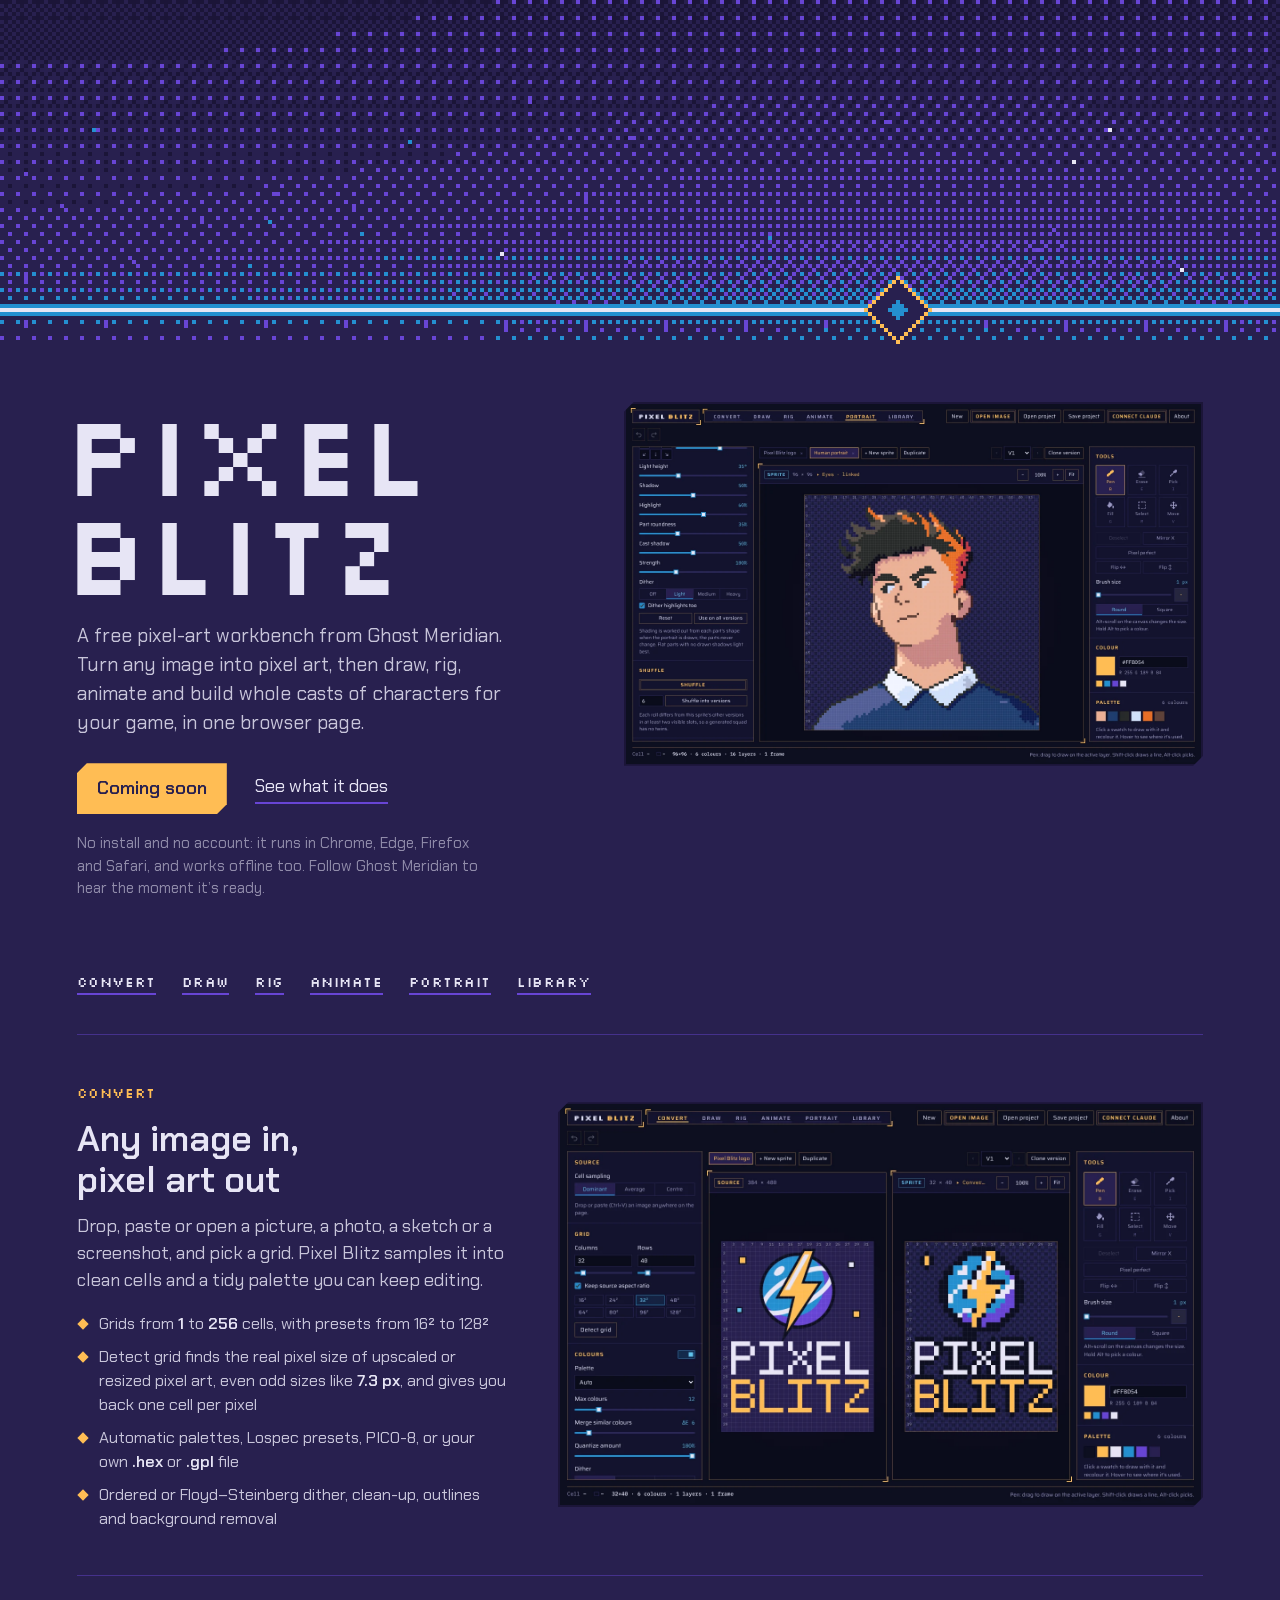
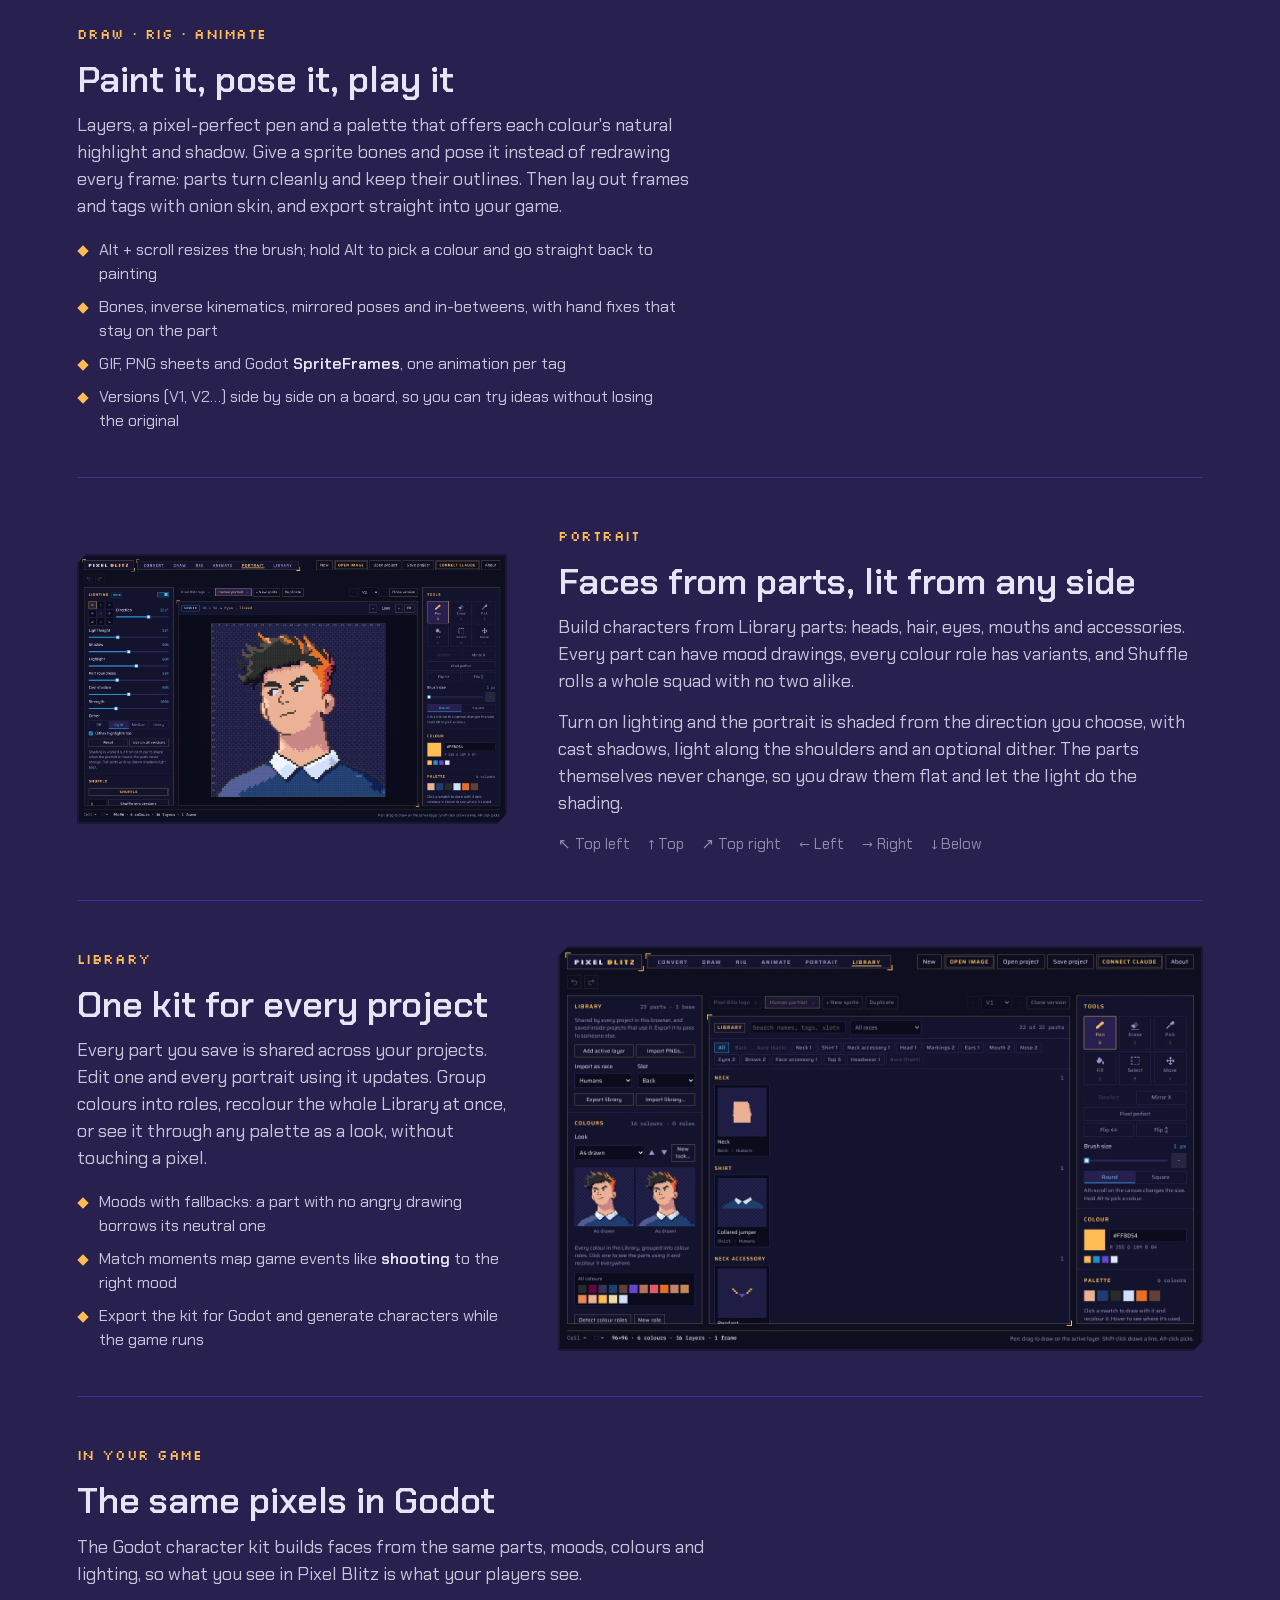
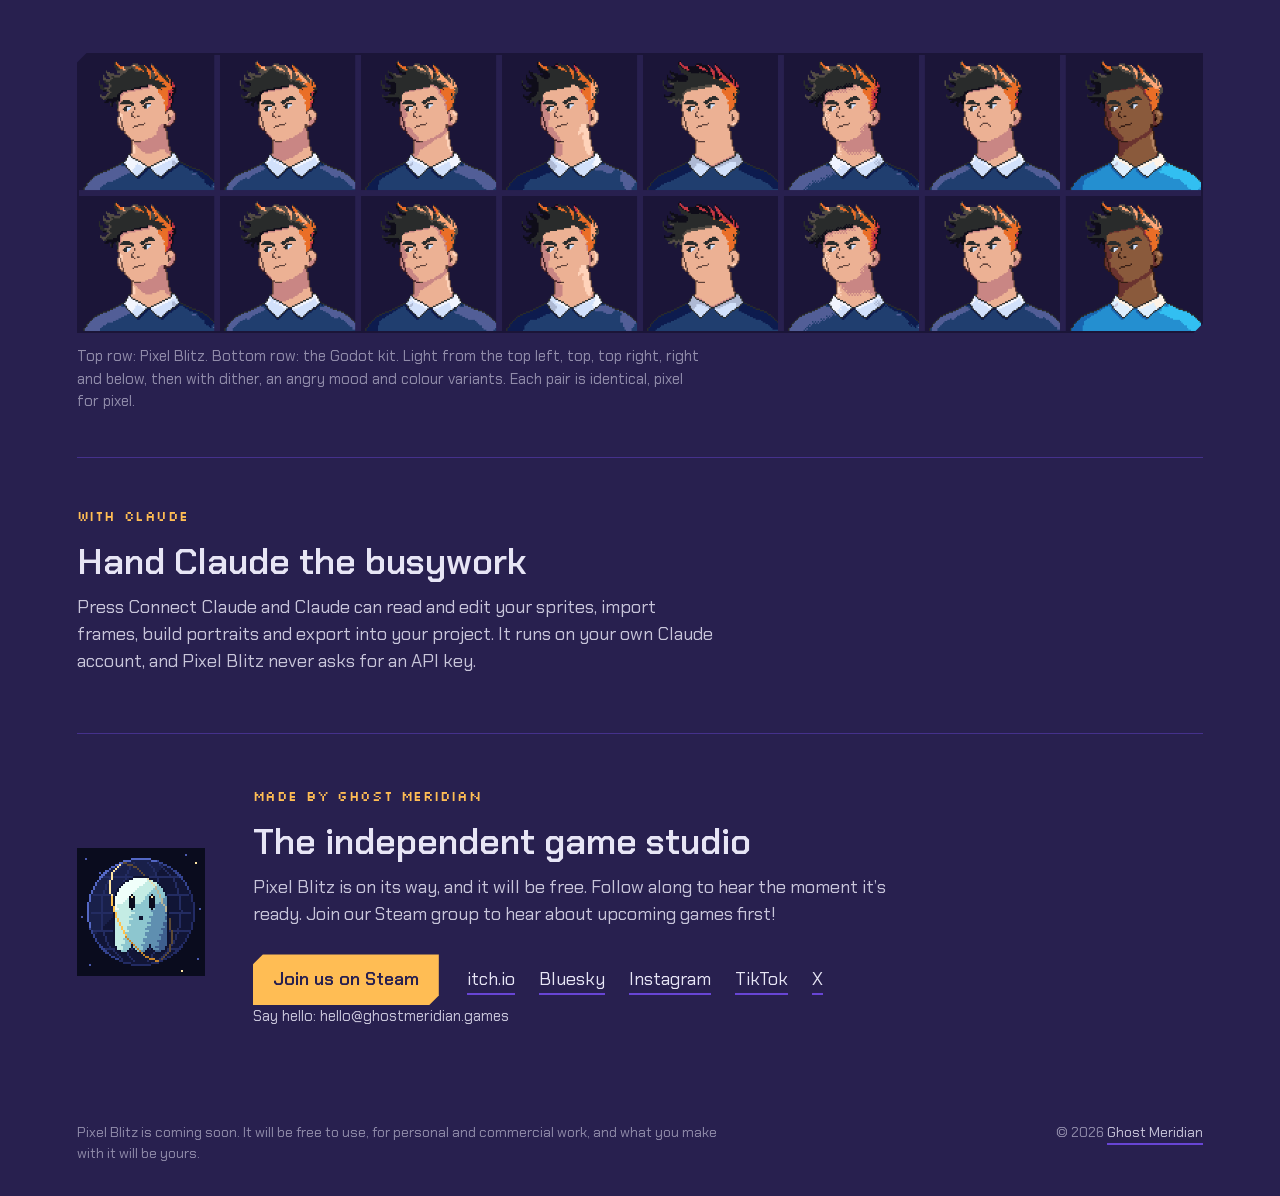
==== pixelblitz/index.html @ 76803624 "Add the Pixel Blitz coming-soon page and a homepage tab for it; tidy the wordmark spacing" ====
<!doctype html>
<html lang="en"><head><meta charset="utf-8"><meta name="viewport" content="width=device-width,initial-scale=1,viewport-fit=cover"><style>:root{padding-top:env(safe-area-inset-top,0px);padding-bottom:env(safe-area-inset-bottom,0px)}</style>
<title>Pixel Blitz</title>
<meta name="claude:viewport-fit-sides" content="cover">
<meta name="description" content="Pixel Blitz is a free pixel-art workbench from Ghost Meridian: convert images, draw, rig, animate and build characters for your game, in one browser page.">
<meta name="theme-color" content="#28204F">
<link rel="icon" href="data:image/svg+xml,%3Csvg xmlns='http://www.w3.org/2000/svg' viewBox='0 0 16 16' shape-rendering='crispEdges'%3E%3Crect width='16' height='16' fill='%2328204F'/%3E%3Cpath d='M8 1L15 8L8 15L1 8Z' fill='%23FFBD54'/%3E%3Cpath d='M8 4L12 8L8 12L4 8Z' fill='%2328204F'/%3E%3Crect x='7' y='7' width='2' height='2' fill='%23E7E5F5'/%3E%3C/svg%3E">
<link rel="preconnect" href="https://fonts.googleapis.com">
<link rel="preconnect" href="https://fonts.gstatic.com" crossorigin>
<link rel="stylesheet" href="https://fonts.googleapis.com/css2?family=Chakra+Petch:wght@400;600&family=Silkscreen&display=swap">
<style>
/* Layout: the studio home page's language, carried onto a product page. The same dithered field and meridian line
   open the page, the name sits under it in Silkscreen, and the sections run down the left edge of a wide gutter.
   Solar cut-corner plates are the things to press; Violet underlines are links. */
:root{
  color-scheme:dark;
  --void:#28204F; --void-deep:#1B1538; --violet:#6845D5; --plasma:#248FD0; --solar:#FFBD54; --pearl:#E7E5F5;
  --pearl-84:rgba(231,229,245,.84); --pearl-55:rgba(231,229,245,.55);
  --gutter:clamp(20px,6vw,96px); --cut:10px;
  --f-word:'Silkscreen','Chakra Petch',monospace;
  --f-body:'Chakra Petch',system-ui,sans-serif;
}
*{box-sizing:border-box}
html{scroll-behavior:smooth}
body{margin:0;background:var(--void);color:var(--pearl);font:18px/1.5 var(--f-body);-webkit-font-smoothing:antialiased}
a{color:var(--pearl);text-decoration:none}
a:focus-visible{outline:2px solid var(--solar);outline-offset:4px}
.pad{padding-left:max(var(--gutter),env(safe-area-inset-left,0px));padding-right:max(var(--gutter),env(safe-area-inset-right,0px))}
img{display:block;max-width:100%;height:auto}

/* the two kinds of control, exactly as on ghostmeridian.games */
.plate{position:relative;isolation:isolate;display:inline-block;padding:12px 20px;font-weight:600;color:var(--void)}
.plate::before{content:"";position:absolute;inset:0;z-index:-1;background:var(--solar);clip-path:polygon(var(--cut) 0,100% 0,100% calc(100% - var(--cut)),calc(100% - var(--cut)) 100%,0 100%,0 var(--cut))}
.plate:hover::before{background:var(--pearl)}
button.plate{border:0;background:none;font:inherit;font-weight:600;cursor:pointer}
button.plate:focus-visible{outline:2px solid var(--solar);outline-offset:4px}

/* the coming-soon card: the app's welcome card, in the site's dress */
/* a Violet cut-corner frame (the dialog) round a deep Void card (.soon-in) */
.soon{width:min(560px,calc(100vw - 32px));max-height:calc(100vh - 32px);padding:2px;border:0;color:var(--pearl);background:var(--violet);
  clip-path:polygon(var(--cut) 0,100% 0,100% calc(100% - var(--cut)),calc(100% - var(--cut)) 100%,0 100%,0 var(--cut))}
.soon-in{position:relative;max-height:calc(100vh - 36px);overflow:auto;padding:28px clamp(20px,4vw,36px) 26px;background:var(--void-deep);
  clip-path:polygon(calc(var(--cut) - 1px) 0,100% 0,100% calc(100% - var(--cut) + 1px),calc(100% - var(--cut) + 1px) 100%,0 100%,0 calc(var(--cut) - 1px))}
.soon::backdrop{background:rgba(27,21,56,.78)}
.soon-logo{width:336px;max-width:calc(100% - 40px);height:auto;margin:0 0 20px;image-rendering:pixelated}
.soon h2{margin:10px 0 12px}
.soon p{margin:0 0 10px;color:var(--pearl-84);max-width:46ch}
.soon p.dim{color:var(--pearl-55)}
.soon b{color:var(--pearl);font-weight:600}
.soon .actions{margin-top:20px}
.soon .small{margin-top:20px}
.soon-close{position:absolute;top:12px;right:12px;margin:0}
.soon-close button{width:36px;height:36px;border:0;background:none;color:var(--pearl-84);font:400 26px/1 var(--f-body);cursor:pointer}
.soon-close button:hover{color:var(--solar)}
.soon-close button:focus-visible{outline:2px solid var(--solar);outline-offset:2px}
.line-link{border-bottom:2px solid var(--violet);padding-bottom:2px}
.line-link:hover{color:var(--solar);border-color:var(--solar)}

/* hero: the field and the meridian, then the name */
.hero{position:relative;overflow:hidden}
#field{position:absolute;inset:0;width:100%;height:100%;image-rendering:pixelated;image-rendering:crisp-edges;z-index:0}
.sky{height:34vh;min-height:200px;max-height:360px}
.anchor{height:0}
/* room under the meridian before the name; Silkscreen draws each letter 0.12em in from its edge, so the name steps
   back by that much to line up with the text below it */
.hero-body{position:relative;z-index:1;display:grid;grid-template-columns:minmax(0,5fr) minmax(0,6fr);gap:clamp(28px,5vw,72px);align-items:start;padding-block:clamp(56px,7.5vw,112px) 64px}
.wordmark{margin:0 0 0 -.12em;font:400 clamp(50px,9vw,116px)/.86 var(--f-word);letter-spacing:-.01em}
.wordmark span{display:block}
.intro{margin:22px 0 0;max-width:36ch;font-size:clamp(17px,1.5vw,20px);color:var(--pearl-84)}
.actions{display:flex;flex-wrap:wrap;align-items:center;gap:16px 28px;margin-top:26px}
.small{font-size:15px;color:var(--pearl-55);margin:18px 0 0;max-width:46ch}
.shot{border:2px solid var(--void-deep);background:var(--void-deep);clip-path:polygon(var(--cut) 0,100% 0,100% calc(100% - var(--cut)),calc(100% - var(--cut)) 100%,0 100%,0 var(--cut))}
.hero .shot{margin-top:0}

/* tabs: the app's six tabs as an underlined row */
.tabs{display:flex;flex-wrap:wrap;gap:10px 26px;padding:6px 0 40px;margin:0;list-style:none;font-size:16px}
.tabs a{font-family:var(--f-word);font-size:14px;letter-spacing:.04em}

/* sections */
.section{display:grid;grid-template-columns:minmax(0,4fr) minmax(0,6fr);gap:clamp(24px,4vw,64px);align-items:center;padding-block:44px;border-top:1px solid rgba(104,69,213,.45);scroll-margin-top:16px}
.section.flip .copy{order:2}
.section.wide{grid-template-columns:minmax(0,1fr)}
.label{font:400 14px/1 var(--f-word);letter-spacing:.04em;color:var(--solar)}
h2{margin:12px 0 12px;font:600 clamp(26px,3vw,36px)/1.15 var(--f-body);text-wrap:balance}
.copy p{margin:0 0 14px;max-width:58ch;color:var(--pearl-84)}
.specs{list-style:none;margin:18px 0 0;padding:0;display:grid;gap:9px}
.specs li{position:relative;padding-left:22px;color:var(--pearl-84);font-size:16px;max-width:60ch}
.specs li::before{content:"";position:absolute;left:2px;top:.55em;width:8px;height:8px;background:var(--solar);transform:rotate(45deg)}
.specs b{font-weight:600;color:var(--pearl)}
.dirs{display:flex;flex-wrap:wrap;gap:8px 18px;margin-top:16px;font-size:15px;color:var(--pearl-55)}
figure{margin:0}
figcaption{margin-top:12px;font-size:15px;color:var(--pearl-55);max-width:70ch}

/* the studio */
.made{display:grid;grid-template-columns:auto minmax(0,1fr);gap:clamp(20px,4vw,48px);align-items:center;padding-block:48px 56px;border-top:1px solid rgba(104,69,213,.45)}
.made img{width:128px;height:128px;image-rendering:pixelated}
.socials{display:flex;flex-wrap:wrap;gap:8px 24px;margin:0;padding:0;list-style:none}
.email{user-select:all;color:var(--pearl-84)}
footer{padding-block:24px 32px;font-size:14px;color:var(--pearl-55);display:flex;flex-wrap:wrap;gap:12px 32px;justify-content:space-between}
footer p{margin:0;max-width:72ch}
footer a{color:var(--pearl-84)}

@media (max-width:900px){
  .hero-body,.section,.made{grid-template-columns:minmax(0,1fr)}
  .section.flip .copy{order:0}
  .made img{width:96px;height:96px}
}
@media (max-width:640px){.sky{height:30vh;min-height:170px}.hero-body{padding-top:48px}}
@media (prefers-reduced-motion:reduce){html{scroll-behavior:auto}}
</style>
</head><body>

<header class="hero">
  <canvas id="field" aria-hidden="true"></canvas>
  <div class="sky"></div>
  <div class="anchor" aria-hidden="true"></div>
  <div class="hero-body pad">
    <div>
      <h1 class="wordmark"><span>Pixel</span><span>Blitz</span></h1>
      <p class="intro">A free pixel-art workbench from Ghost Meridian. Turn any image into pixel art, then draw, rig, animate and build whole casts of characters for your game, in one browser page.</p>
      <div class="actions">
        <button class="plate" type="button" data-soon>Coming soon</button>
        <a class="line-link" href="#convert">See what it does</a>
      </div>
      <p class="small">No install and no account: it runs in Chrome, Edge, Firefox and Safari, and works offline too. Follow Ghost Meridian to hear the moment it’s ready.</p>
    </div>
    <img class="shot" src="screenshots/portrait.webp" alt="A pixel-art character portrait built from Library parts, lit from the top left with a light dither" width="1440" height="900">
  </div>
</header>

<main class="pad">
  <ul class="tabs" aria-label="The six tabs">
    <li><a class="line-link" href="#convert">Convert</a></li>
    <li><a class="line-link" href="#draw">Draw</a></li>
    <li><a class="line-link" href="#draw">Rig</a></li>
    <li><a class="line-link" href="#draw">Animate</a></li>
    <li><a class="line-link" href="#portrait">Portrait</a></li>
    <li><a class="line-link" href="#library">Library</a></li>
  </ul>

  <section class="section" id="convert" aria-labelledby="convertTitle">
    <div class="copy">
      <span class="label">Convert</span>
      <h2 id="convertTitle">Any image in, pixel art out</h2>
      <p>Drop, paste or open a picture, a photo, a sketch or a screenshot, and pick a grid. Pixel Blitz samples it into clean cells and a tidy palette you can keep editing.</p>
      <ul class="specs">
        <li>Grids from <b>1</b> to <b>256</b> cells, with presets from 16² to 128²</li>
        <li>Detect grid finds the real pixel size of upscaled or resized pixel art, even odd sizes like <b>7.3 px</b>, and gives you back one cell per pixel</li>
        <li>Automatic palettes, Lospec presets, PICO-8, or your own <b>.hex</b> or <b>.gpl</b> file</li>
        <li>Ordered or Floyd–Steinberg dither, clean-up, outlines and background removal</li>
      </ul>
    </div>
    <img class="shot" src="screenshots/convert.webp" alt="The Convert tab turning a logo into a 32 by 40 pixel sprite" width="1440" height="900" loading="lazy">
  </section>

  <section class="section wide" id="draw" aria-labelledby="drawTitle">
    <div class="copy">
      <span class="label">Draw · Rig · Animate</span>
      <h2 id="drawTitle">Paint it, pose it, play it</h2>
      <p>Layers, a pixel-perfect pen and a palette that offers each colour's natural highlight and shadow. Give a sprite bones and pose it instead of redrawing every frame: parts turn cleanly and keep their outlines. Then lay out frames and tags with onion skin, and export straight into your game.</p>
      <ul class="specs">
        <li>Alt + scroll resizes the brush; hold Alt to pick a colour and go straight back to painting</li>
        <li>Bones, inverse kinematics, mirrored poses and in-betweens, with hand fixes that stay on the part</li>
        <li>GIF, PNG sheets and Godot <b>SpriteFrames</b>, one animation per tag</li>
        <li>Versions (V1, V2…) side by side on a board, so you can try ideas without losing the original</li>
      </ul>
    </div>
  </section>

  <section class="section flip" id="portrait" aria-labelledby="portraitTitle">
    <div class="copy">
      <span class="label">Portrait</span>
      <h2 id="portraitTitle">Faces from parts, lit from any side</h2>
      <p>Build characters from Library parts: heads, hair, eyes, mouths and accessories. Every part can have mood drawings, every colour role has variants, and Shuffle rolls a whole squad with no two alike.</p>
      <p>Turn on lighting and the portrait is shaded from the direction you choose, with cast shadows, light along the shoulders and an optional dither. The parts themselves never change, so you draw them flat and let the light do the shading.</p>
      <div class="dirs" aria-label="Light directions"><span>↖ Top left</span><span>↑ Top</span><span>↗ Top right</span><span>← Left</span><span>→ Right</span><span>↓ Below</span></div>
    </div>
    <img class="shot" src="screenshots/lighting.webp" alt="The lighting controls: direction pad, light height, shadow, highlight, cast shadow and dither" width="1440" height="900" loading="lazy">
  </section>

  <section class="section" id="library" aria-labelledby="libraryTitle">
    <div class="copy">
      <span class="label">Library</span>
      <h2 id="libraryTitle">One kit for every project</h2>
      <p>Every part you save is shared across your projects. Edit one and every portrait using it updates. Group colours into roles, recolour the whole Library at once, or see it through any palette as a look, without touching a pixel.</p>
      <ul class="specs">
        <li>Moods with fallbacks: a part with no angry drawing borrows its neutral one</li>
        <li>Match moments map game events like <b>shooting</b> to the right mood</li>
        <li>Export the kit for Godot and generate characters while the game runs</li>
      </ul>
    </div>
    <img class="shot" src="screenshots/library.webp" alt="The Library tab with parts grouped by slot, colour roles and moods" width="1440" height="900" loading="lazy">
  </section>

  <section class="section wide" aria-labelledby="godotTitle">
    <div class="copy">
      <span class="label">In your game</span>
      <h2 id="godotTitle">The same pixels in Godot</h2>
      <p>The Godot character kit builds faces from the same parts, moods, colours and lighting, so what you see in Pixel Blitz is what your players see.</p>
    </div>
    <figure>
      <img class="shot" src="screenshots/godot.png" alt="Eight lit portraits rendered in Pixel Blitz and in Godot, matching exactly" width="1592" height="392" loading="lazy">
      <figcaption>Top row: Pixel Blitz. Bottom row: the Godot kit. Light from the top left, top, top right, right and below, then with dither, an angry mood and colour variants. Each pair is identical, pixel for pixel.</figcaption>
    </figure>
  </section>

  <section class="section wide" aria-labelledby="claudeTitle">
    <div class="copy">
      <span class="label">With Claude</span>
      <h2 id="claudeTitle">Hand Claude the busywork</h2>
      <p>Press Connect Claude and Claude can read and edit your sprites, import frames, build portraits and export into your project. It runs on your own Claude account, and Pixel Blitz never asks for an API key.</p>
    </div>
  </section>

  <section class="made" aria-labelledby="madeTitle">
    <img src="screenshots/gm-icon.png" alt="The Ghost Meridian ghost on its meridian" width="128" height="128">
    <div class="copy">
      <span class="label">Made by Ghost Meridian</span>
      <h2 id="madeTitle">The independent game studio</h2>
      <p>Pixel Blitz is on its way, and it will be free. Follow along to hear the moment it’s ready. Join our Steam group to hear about upcoming games first!</p>
      <div class="actions">
        <a class="plate" href="https://steamcommunity.com/groups/GhostMeridianGames" target="_blank" rel="noopener">Join us on Steam</a>
        <ul class="socials" aria-label="Ghost Meridian elsewhere">
          <li><a class="line-link" href="https://ghostmeridian.itch.io" target="_blank" rel="noopener">itch.io</a></li>
          <li><a class="line-link" href="https://bsky.app/profile/ghostmeridiangames.bsky.social" target="_blank" rel="noopener">Bluesky</a></li>
          <li><a class="line-link" href="https://www.instagram.com/ghostmeridiangames/" target="_blank" rel="noopener">Instagram</a></li>
          <li><a class="line-link" href="https://www.tiktok.com/@ghostmeridiangames" target="_blank" rel="noopener">TikTok</a></li>
          <li><a class="line-link" href="https://x.com/Ghost_Meridian" target="_blank" rel="noopener">X</a></li>
        </ul>
      </div>
      <p class="small">Say hello: <span class="email">hello@ghostmeridian.games</span></p>
    </div>
  </section>
</main>

<footer class="pad">
  <p>Pixel Blitz is coming soon. It will be free to use, for personal and commercial work, and what you make with it will be yours.</p>
  <p>© 2026 <a class="line-link" href="https://ghostmeridian.games/">Ghost Meridian</a></p>
</footer>

<dialog class="soon" id="soon" aria-labelledby="soonTitle"><div class="soon-in">
  <form method="dialog" class="soon-close"><button type="submit" aria-label="Close" autofocus>×</button></form>
  <img class="soon-logo" src="screenshots/gm-logo.png" alt="Ghost Meridian" width="336" height="128">
  <span class="label">Coming soon</span>
  <h2 id="soonTitle">Pixel Blitz is on its way</h2>
  <p>Pixel Blitz will be free, from <b>Ghost Meridian</b>, the independent game studio.</p>
  <p class="dim">Follow along to hear the moment it’s ready. Join our Steam group to hear about upcoming games first!</p>
  <div class="actions">
    <a class="plate" href="https://steamcommunity.com/groups/GhostMeridianGames" target="_blank" rel="noopener">Join us on Steam</a>
    <ul class="socials" aria-label="Ghost Meridian elsewhere">
      <li><a class="line-link" href="https://ghostmeridian.itch.io" target="_blank" rel="noopener">itch.io</a></li>
      <li><a class="line-link" href="https://bsky.app/profile/ghostmeridiangames.bsky.social" target="_blank" rel="noopener">Bluesky</a></li>
      <li><a class="line-link" href="https://www.instagram.com/ghostmeridiangames/" target="_blank" rel="noopener">Instagram</a></li>
      <li><a class="line-link" href="https://www.tiktok.com/@ghostmeridiangames" target="_blank" rel="noopener">TikTok</a></li>
      <li><a class="line-link" href="https://x.com/Ghost_Meridian" target="_blank" rel="noopener">X</a></li>
    </ul>
  </div>
  <p class="small"><a class="line-link" href="https://ghostmeridian.games/">ghostmeridian.games</a> · <span class="email">hello@ghostmeridian.games</span></p>
</div></dialog>
<script>
/* Coming soon: the button opens the studio card (a native dialog, so focus, Escape and the backdrop come for free) */
(() => {
  const dlg = document.getElementById('soon');
  if (!dlg) return;
  document.querySelectorAll('[data-soon]').forEach(b => b.addEventListener('click', () => {
    if (dlg.showModal) dlg.showModal(); else dlg.setAttribute('open', '');
  }));
  dlg.addEventListener('click', e => { if (e.target === dlg) { const r = dlg.getBoundingClientRect(); if (e.clientX < r.left || e.clientX > r.right || e.clientY < r.top || e.clientY > r.bottom) dlg.close(); } });   // a click on the backdrop closes it
})();
</script>

<script>
/* The studio home page's field: an ordered-dither glow pooling on the meridian line, motes rising off it, and the
   diamond where the line lands. A still frame with reduced motion. */
(() => {
  const canvas = document.getElementById('field'), hero = document.querySelector('.hero'), anchor = document.querySelector('.anchor');
  if (!canvas || !canvas.getContext) return;
  const ctx = canvas.getContext('2d'), bg = document.createElement('canvas'), bctx = bg.getContext('2d');
  const mq = window.matchMedia('(prefers-reduced-motion: reduce)'); let reduce = mq.matches, raf = null;
  const PAL = { void: [40, 32, 79], deep: [27, 21, 56], violet: [104, 69, 213], plasma: [36, 143, 208], solar: [255, 189, 84], pearl: [231, 229, 245] };
  const css = c => `rgb(${c[0]},${c[1]},${c[2]})`;
  const BAYER = [0, 8, 2, 10, 12, 4, 14, 6, 3, 11, 1, 9, 15, 7, 13, 5].map(v => (v + .5) / 16);
  let PX, W, H, lineY, dX, R, spreadUp, motes = [];
  const start = performance.now(); let last = start;
  function layout() {
    PX = window.innerWidth < 640 ? 3 : 4;
    W = Math.max(1, Math.ceil(hero.clientWidth / PX)); H = Math.max(1, Math.ceil(hero.clientHeight / PX));
    canvas.width = bg.width = W; canvas.height = bg.height = H;
    lineY = Math.round(anchor.offsetTop / PX); dX = Math.round(W * (W * PX < 640 ? .78 : .7)); R = PX === 3 ? 6 : 8;
    spreadUp = Math.max(16, lineY * .42);
    const img = bctx.createImageData(W, H), d = img.data, spreadP = Math.max(4, lineY * .07), spreadDown = Math.max(3, spreadUp * .12), spreadX = W * .36;
    for (let y = 0; y < H; y++) {
      const above = y <= lineY, dy = Math.abs(y - lineY), sky = above ? Math.pow((lineY - y) / Math.max(1, lineY), 1.6) * .6 : 0;
      for (let x = 0; x < W; x++) {
        const t = BAYER[(y & 3) * 4 + (x & 3)], pool = .4 + .6 * Math.exp(-Math.pow((x - dX) / spreadX, 2));
        const p = Math.exp(-dy / (above ? spreadP : spreadP * .5)) * pool * .62, v = Math.exp(-dy / (above ? spreadUp : spreadDown)) * pool * .5;
        const c = p > t ? PAL.plasma : v > t ? PAL.violet : sky > t ? PAL.deep : PAL.void, i = (y * W + x) * 4;
        d[i] = c[0]; d[i + 1] = c[1]; d[i + 2] = c[2]; d[i + 3] = 255;
      }
    }
    bctx.putImageData(img, 0, 0);
    motes = Array.from({ length: Math.min(70, Math.round((W * lineY) / 500)) }, () => mote(true));
  }
  function mote(anywhere) {
    const r = Math.random();
    return { x: Math.random() * W, y: anywhere ? lineY - Math.random() * spreadUp * 1.5 : lineY - 2 - Math.random() * 6, vy: 1.2 + Math.random() * 3.5, drift: (Math.random() - .5) * .6, phase: Math.random() * 6.28, rate: .8 + Math.random() * 1.6, c: r < .2 ? PAL.pearl : r < .65 ? PAL.violet : PAL.plasma };
  }
  function frame(now) {
    raf = null; const t = (now - start) / 1000, dt = Math.min(.05, (now - last) / 1000); last = now;
    ctx.drawImage(bg, 0, 0);
    for (const m of motes) {
      if (!reduce) { m.y -= m.vy * dt; m.x += m.drift * dt; if (m.y < lineY - spreadUp * 1.6 || m.y < 0) Object.assign(m, mote(false)); }
      if (Math.sin(t * m.rate + m.phase) > -.35) { ctx.fillStyle = css(m.c); ctx.fillRect(Math.round(m.x), Math.round(m.y), 1, 1); }
    }
    const lx = Math.round(W * Math.floor((reduce ? 1 : Math.min(1, t / 1.1)) * 28) / 28);
    ctx.fillStyle = css(PAL.plasma); ctx.fillRect(0, lineY - 1, lx, 1); ctx.fillRect(0, lineY + 1, lx, 1);
    ctx.fillStyle = css(PAL.pearl); ctx.fillRect(0, lineY, lx, 1);
    ctx.fillStyle = css(PAL.violet); for (let x = 6; x < lx; x += 20) ctx.fillRect(x, lineY + 3, 1, 2);
    if (lx >= dX) {
      for (let dy = -R; dy <= R; dy++) { const w = R - Math.abs(dy), y = lineY + dy; ctx.fillStyle = css(PAL.void); ctx.fillRect(dX - w, y, w * 2 + 1, 1); ctx.fillStyle = css(PAL.solar); ctx.fillRect(dX - w, y, 1, 1); ctx.fillRect(dX + w, y, 1, 1); }
      ctx.fillStyle = css(reduce || Math.floor(t / 1.2) % 2 === 0 ? PAL.pearl : PAL.plasma);
      for (let dy = -2; dy <= 2; dy++) { const w = 2 - Math.abs(dy); ctx.fillRect(dX - w, lineY + dy, w * 2 + 1, 1); }
    }
    if (!reduce) raf = requestAnimationFrame(frame);
  }
  let pending = false;
  const onResize = () => { if (pending) return; pending = true; requestAnimationFrame(() => { pending = false; layout(); if (reduce) frame(performance.now()); }); };
  if (mq.addEventListener) mq.addEventListener('change', e => { reduce = e.matches; if (raf !== null) cancelAnimationFrame(raf); last = performance.now(); frame(last); });
  layout(); if (reduce) frame(performance.now()); else raf = requestAnimationFrame(frame);
  if ('ResizeObserver' in window) new ResizeObserver(onResize).observe(hero); else window.addEventListener('resize', onResize);
})();
</script>

</body></html>
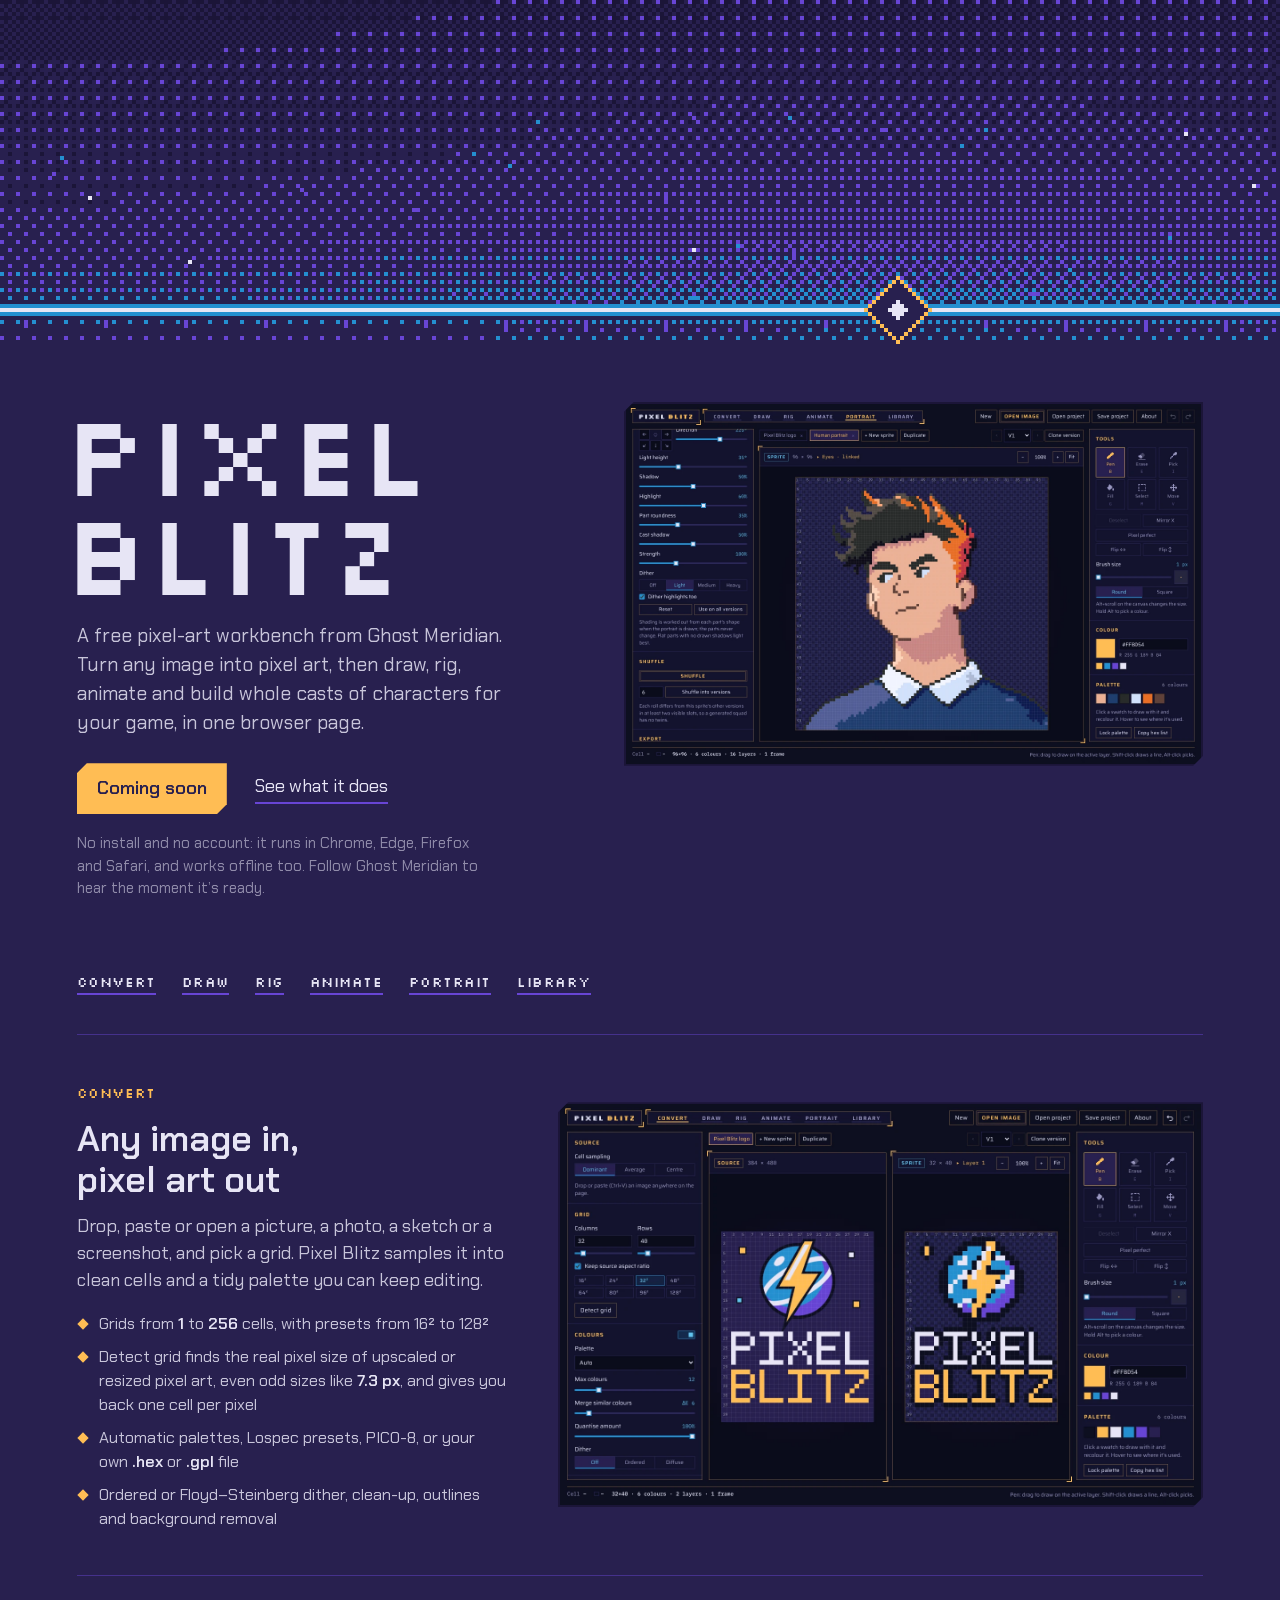
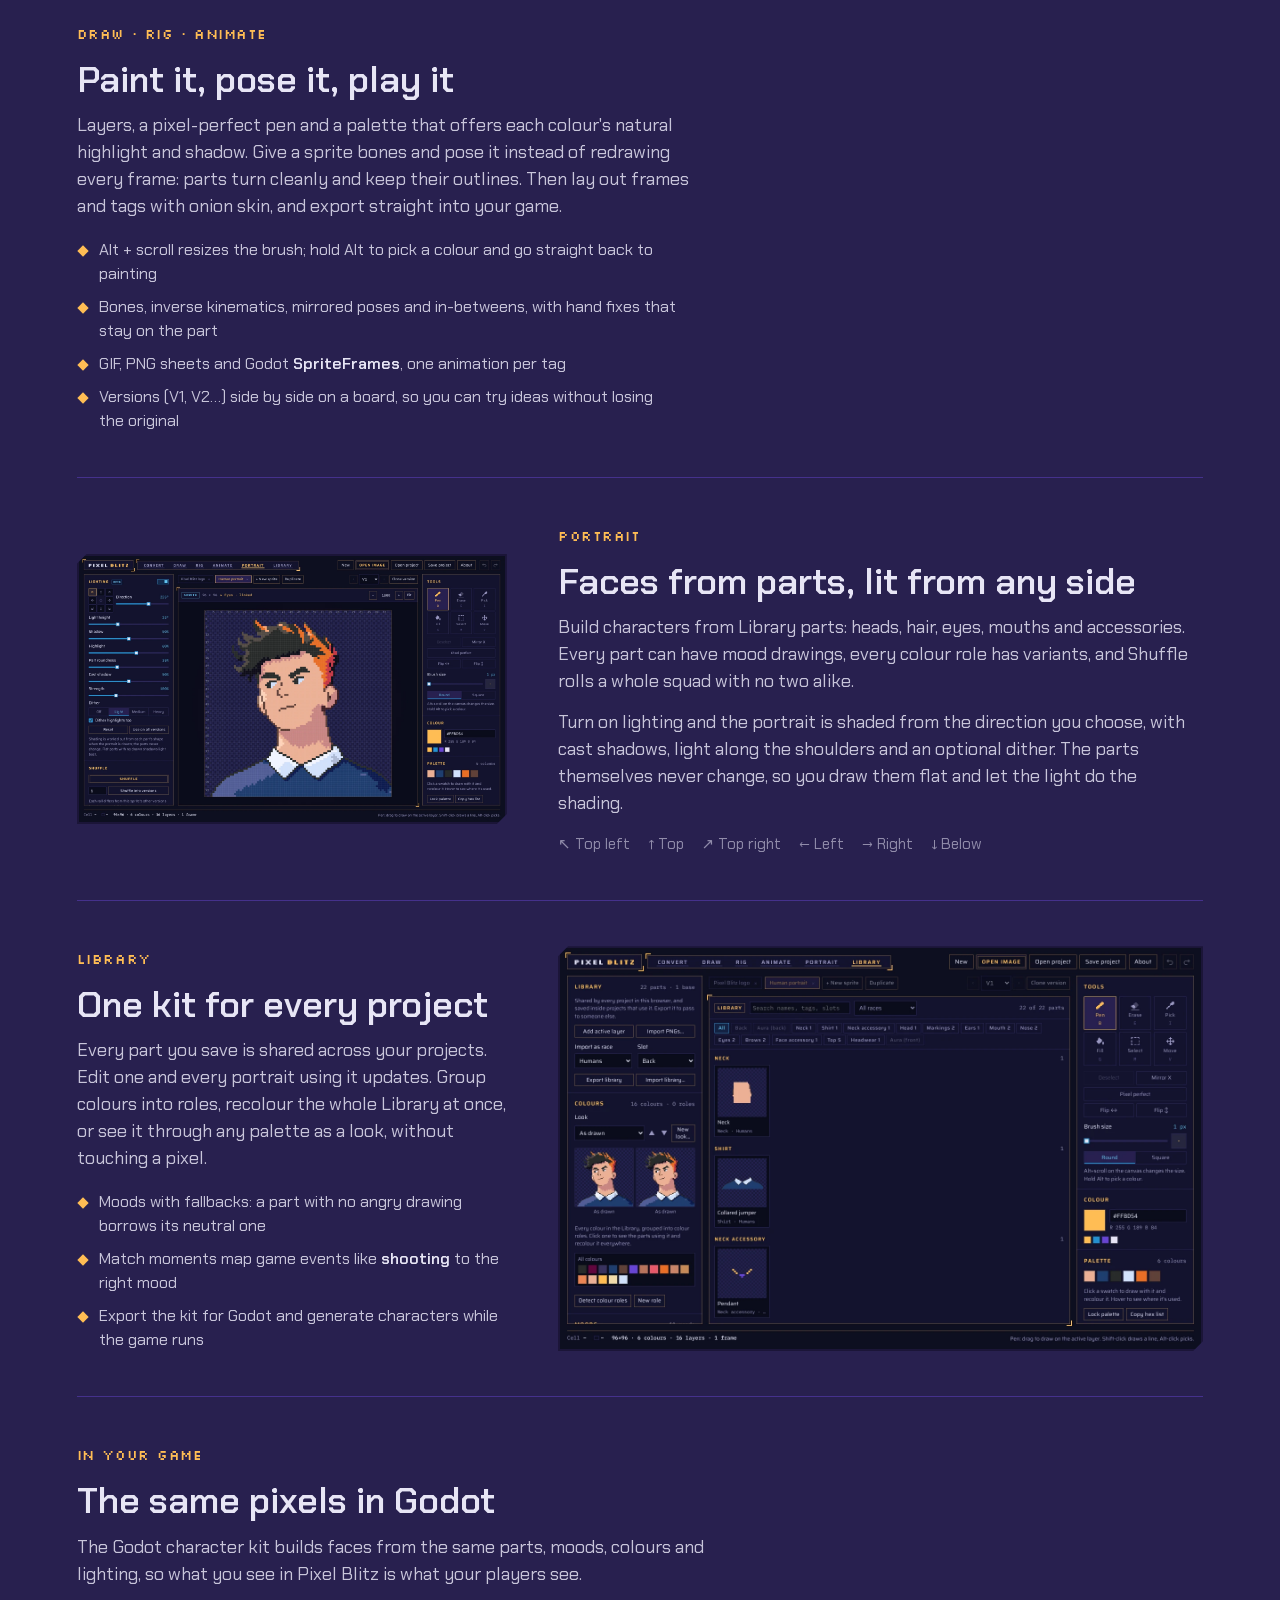
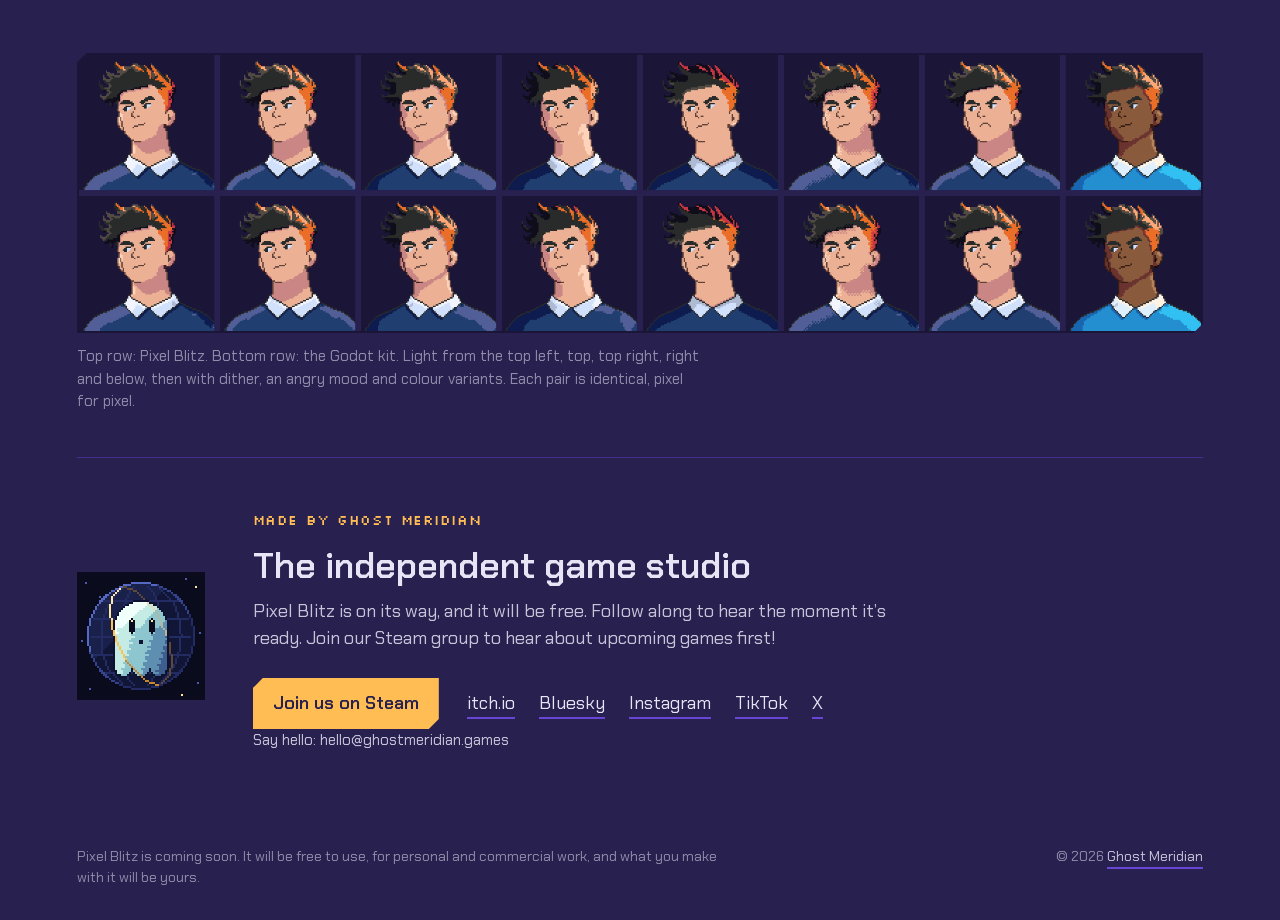
==== commit c30d5287: "Update Pixel Blitz preview for the public edition" ====
--- a/pixelblitz/index.html
+++ b/pixelblitz/index.html
@@ -204,13 +204,6 @@
     </figure>
   </section>
 
-  <section class="section wide" aria-labelledby="claudeTitle">
-    <div class="copy">
-      <span class="label">With Claude</span>
-      <h2 id="claudeTitle">Hand Claude the busywork</h2>
-      <p>Press Connect Claude and Claude can read and edit your sprites, import frames, build portraits and export into your project. It runs on your own Claude account, and Pixel Blitz never asks for an API key.</p>
-    </div>
-  </section>
 
   <section class="made" aria-labelledby="madeTitle">
     <img src="screenshots/gm-icon.png" alt="The Ghost Meridian ghost on its meridian" width="128" height="128">
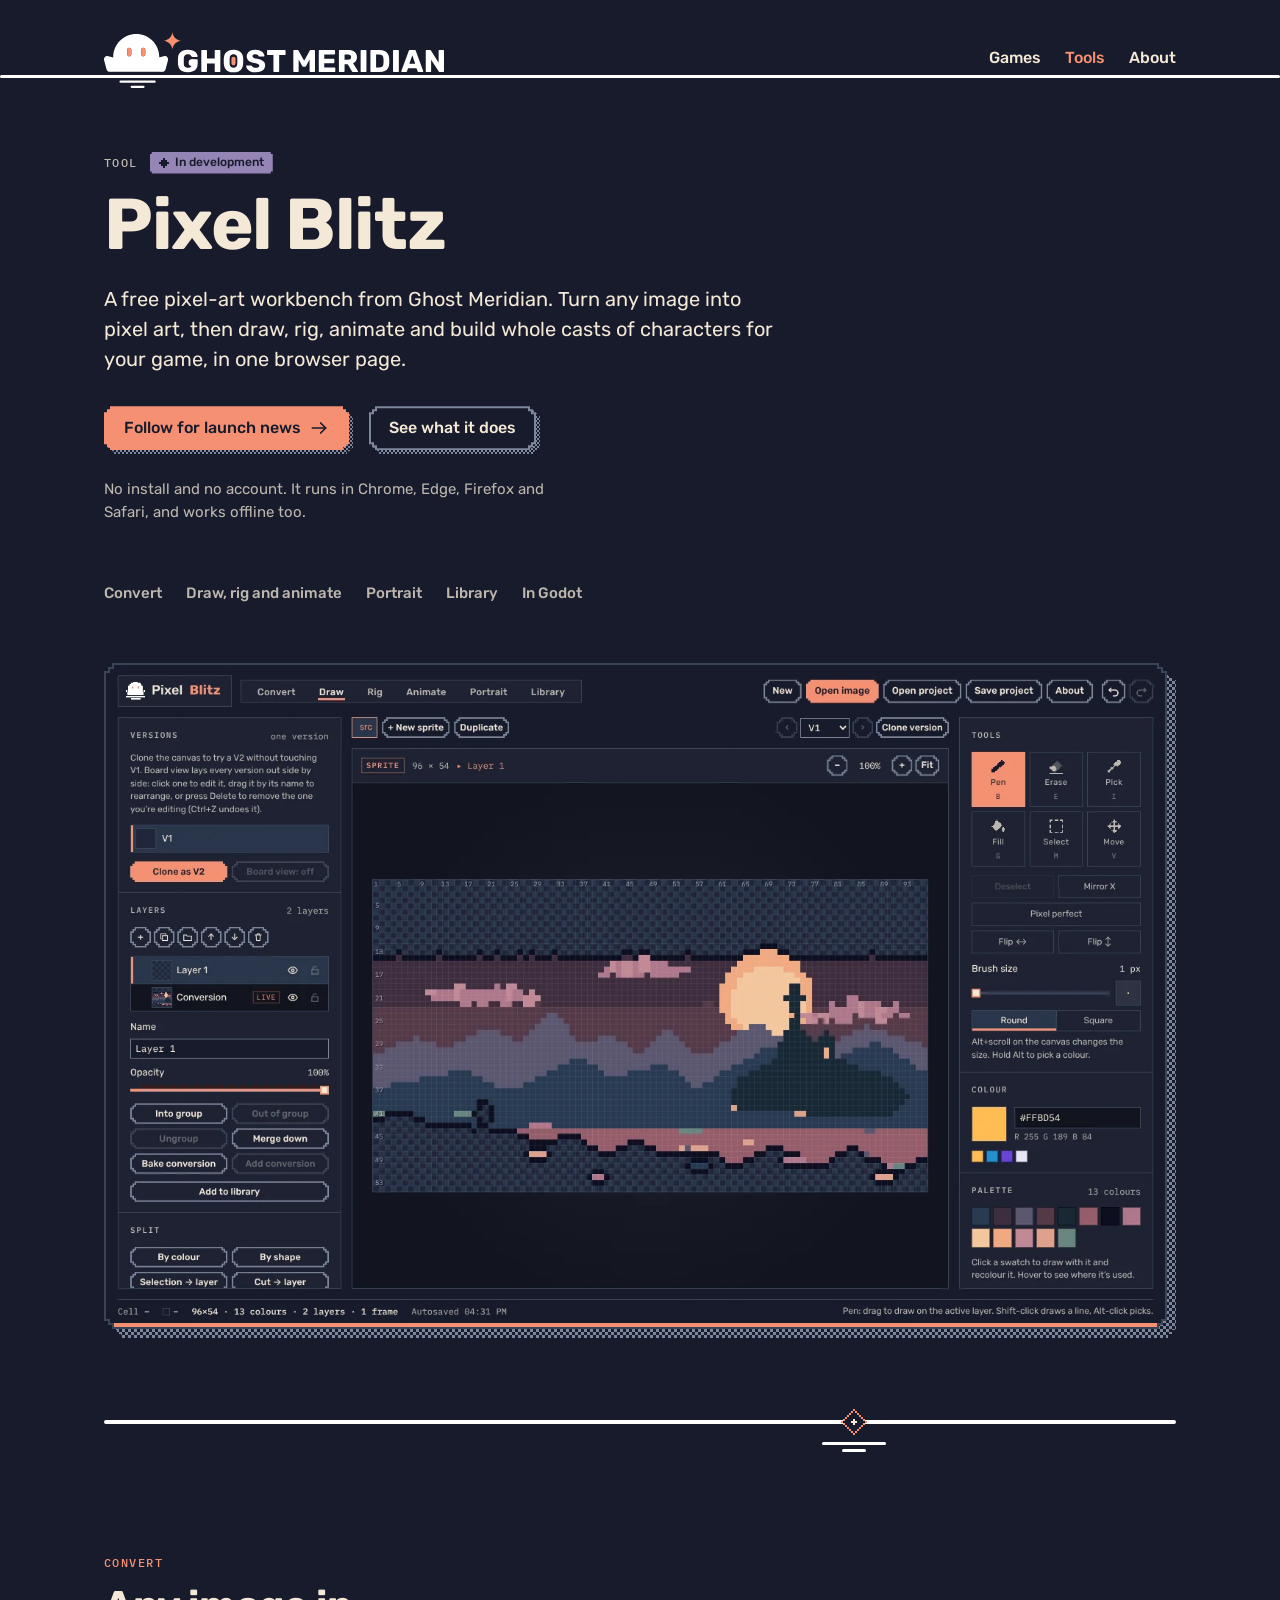
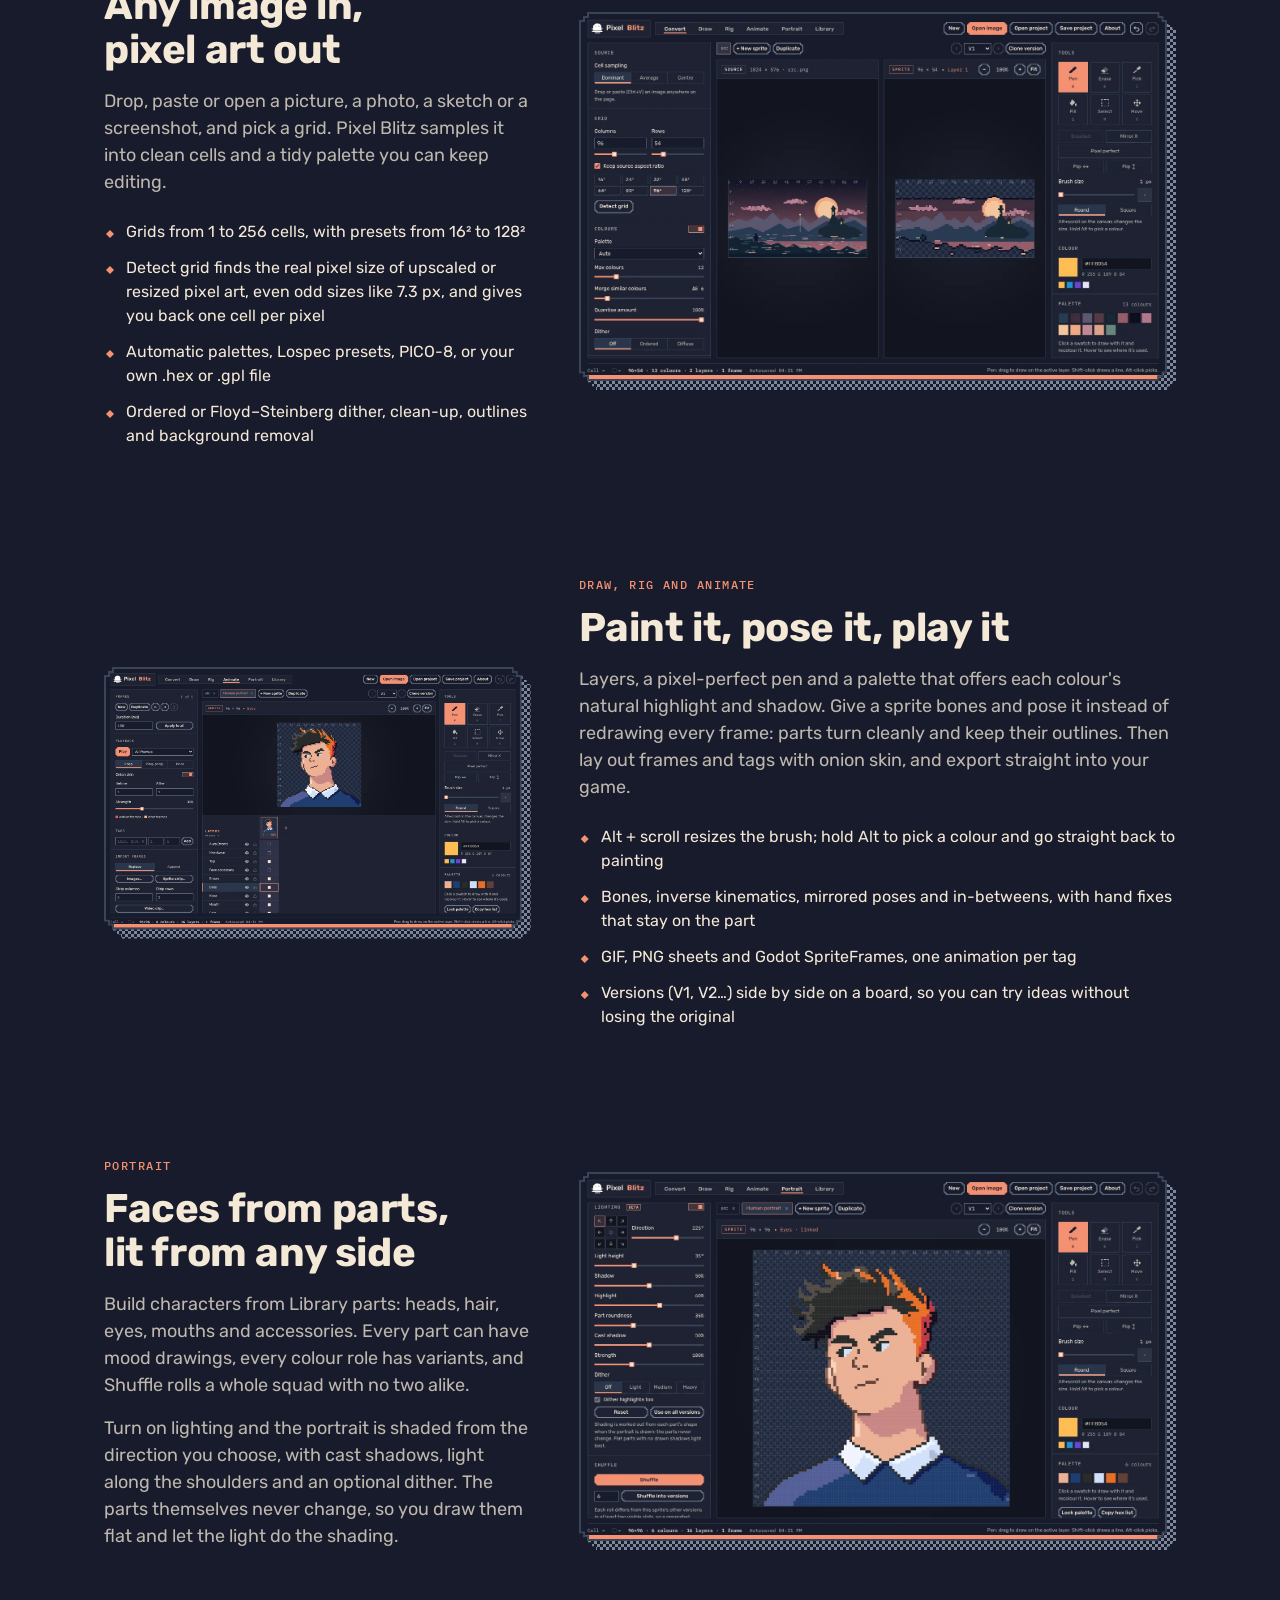
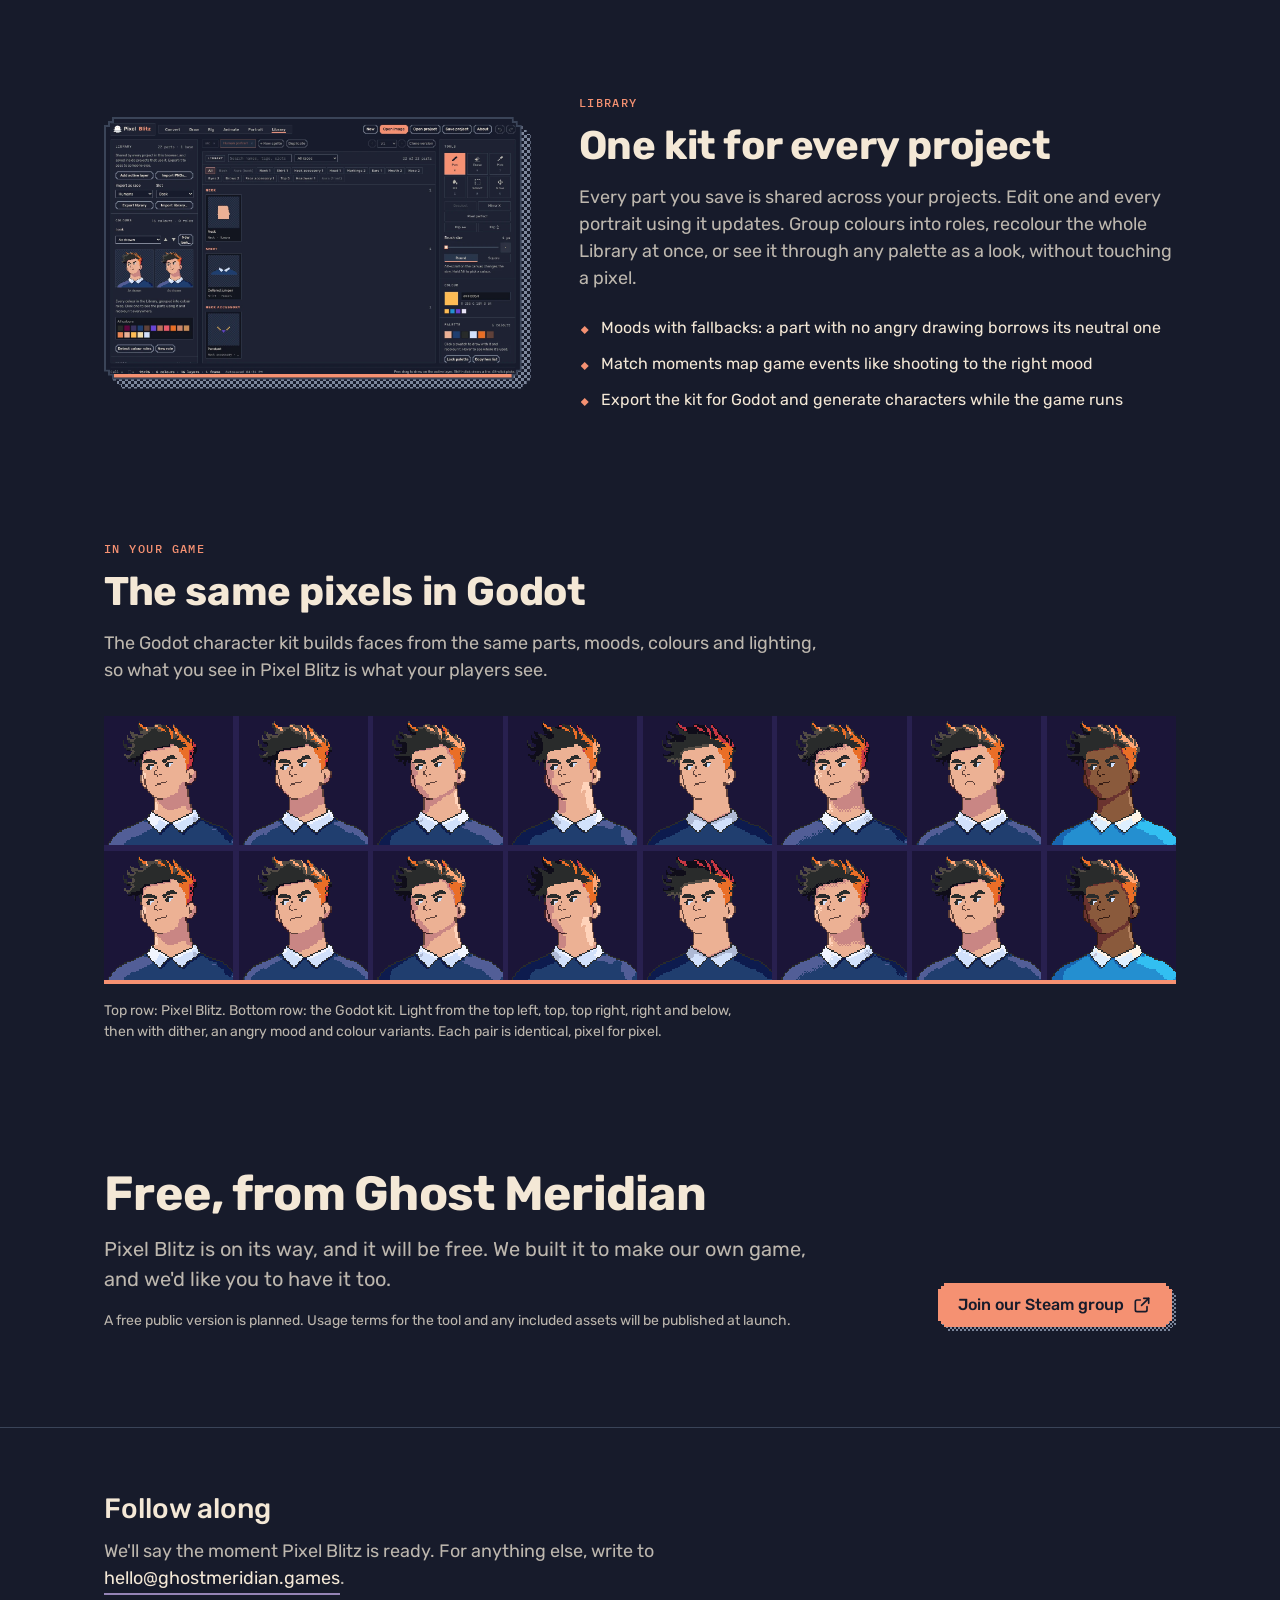
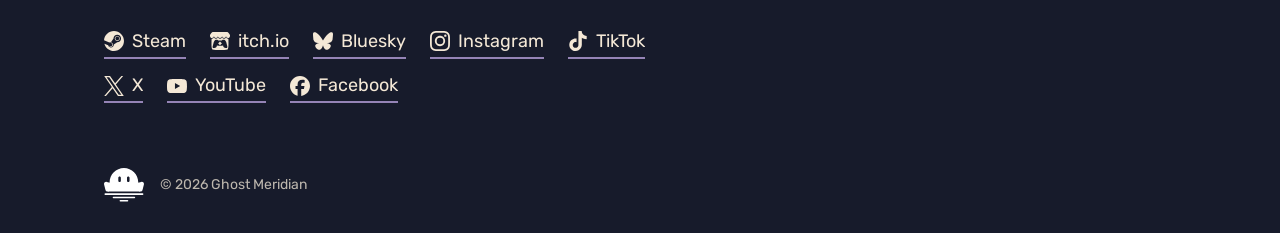
==== commit b63a709e: "feat: revamp studio and Pixel Blitz marketing pages" ====
--- a/pixelblitz/index.html
+++ b/pixelblitz/index.html
@@ -1,327 +1,234 @@
 <!doctype html>
-<html lang="en"><head><meta charset="utf-8"><meta name="viewport" content="width=device-width,initial-scale=1,viewport-fit=cover"><style>:root{padding-top:env(safe-area-inset-top,0px);padding-bottom:env(safe-area-inset-bottom,0px)}</style>
-<title>Pixel Blitz</title>
-<meta name="claude:viewport-fit-sides" content="cover">
-<meta name="description" content="Pixel Blitz is a free pixel-art workbench from Ghost Meridian: convert images, draw, rig, animate and build characters for your game, in one browser page.">
-<meta name="theme-color" content="#28204F">
-<link rel="icon" href="data:image/svg+xml,%3Csvg xmlns='http://www.w3.org/2000/svg' viewBox='0 0 16 16' shape-rendering='crispEdges'%3E%3Crect width='16' height='16' fill='%2328204F'/%3E%3Cpath d='M8 1L15 8L8 15L1 8Z' fill='%23FFBD54'/%3E%3Cpath d='M8 4L12 8L8 12L4 8Z' fill='%2328204F'/%3E%3Crect x='7' y='7' width='2' height='2' fill='%23E7E5F5'/%3E%3C/svg%3E">
-<link rel="preconnect" href="https://fonts.googleapis.com">
-<link rel="preconnect" href="https://fonts.gstatic.com" crossorigin>
-<link rel="stylesheet" href="https://fonts.googleapis.com/css2?family=Chakra+Petch:wght@400;600&family=Silkscreen&display=swap">
-<style>
-/* Layout: the studio home page's language, carried onto a product page. The same dithered field and meridian line
-   open the page, the name sits under it in Silkscreen, and the sections run down the left edge of a wide gutter.
-   Solar cut-corner plates are the things to press; Violet underlines are links. */
-:root{
-  color-scheme:dark;
-  --void:#28204F; --void-deep:#1B1538; --violet:#6845D5; --plasma:#248FD0; --solar:#FFBD54; --pearl:#E7E5F5;
-  --pearl-84:rgba(231,229,245,.84); --pearl-55:rgba(231,229,245,.55);
-  --gutter:clamp(20px,6vw,96px); --cut:10px;
-  --f-word:'Silkscreen','Chakra Petch',monospace;
-  --f-body:'Chakra Petch',system-ui,sans-serif;
-}
-*{box-sizing:border-box}
-html{scroll-behavior:smooth}
-body{margin:0;background:var(--void);color:var(--pearl);font:18px/1.5 var(--f-body);-webkit-font-smoothing:antialiased}
-a{color:var(--pearl);text-decoration:none}
-a:focus-visible{outline:2px solid var(--solar);outline-offset:4px}
-.pad{padding-left:max(var(--gutter),env(safe-area-inset-left,0px));padding-right:max(var(--gutter),env(safe-area-inset-right,0px))}
-img{display:block;max-width:100%;height:auto}
-
-/* the two kinds of control, exactly as on ghostmeridian.games */
-.plate{position:relative;isolation:isolate;display:inline-block;padding:12px 20px;font-weight:600;color:var(--void)}
-.plate::before{content:"";position:absolute;inset:0;z-index:-1;background:var(--solar);clip-path:polygon(var(--cut) 0,100% 0,100% calc(100% - var(--cut)),calc(100% - var(--cut)) 100%,0 100%,0 var(--cut))}
-.plate:hover::before{background:var(--pearl)}
-button.plate{border:0;background:none;font:inherit;font-weight:600;cursor:pointer}
-button.plate:focus-visible{outline:2px solid var(--solar);outline-offset:4px}
-
-/* the coming-soon card: the app's welcome card, in the site's dress */
-/* a Violet cut-corner frame (the dialog) round a deep Void card (.soon-in) */
-.soon{width:min(560px,calc(100vw - 32px));max-height:calc(100vh - 32px);padding:2px;border:0;color:var(--pearl);background:var(--violet);
-  clip-path:polygon(var(--cut) 0,100% 0,100% calc(100% - var(--cut)),calc(100% - var(--cut)) 100%,0 100%,0 var(--cut))}
-.soon-in{position:relative;max-height:calc(100vh - 36px);overflow:auto;padding:28px clamp(20px,4vw,36px) 26px;background:var(--void-deep);
-  clip-path:polygon(calc(var(--cut) - 1px) 0,100% 0,100% calc(100% - var(--cut) + 1px),calc(100% - var(--cut) + 1px) 100%,0 100%,0 calc(var(--cut) - 1px))}
-.soon::backdrop{background:rgba(27,21,56,.78)}
-.soon-logo{width:336px;max-width:calc(100% - 40px);height:auto;margin:0 0 20px;image-rendering:pixelated}
-.soon h2{margin:10px 0 12px}
-.soon p{margin:0 0 10px;color:var(--pearl-84);max-width:46ch}
-.soon p.dim{color:var(--pearl-55)}
-.soon b{color:var(--pearl);font-weight:600}
-.soon .actions{margin-top:20px}
-.soon .small{margin-top:20px}
-.soon-close{position:absolute;top:12px;right:12px;margin:0}
-.soon-close button{width:36px;height:36px;border:0;background:none;color:var(--pearl-84);font:400 26px/1 var(--f-body);cursor:pointer}
-.soon-close button:hover{color:var(--solar)}
-.soon-close button:focus-visible{outline:2px solid var(--solar);outline-offset:2px}
-.line-link{border-bottom:2px solid var(--violet);padding-bottom:2px}
-.line-link:hover{color:var(--solar);border-color:var(--solar)}
-
-/* hero: the field and the meridian, then the name */
-.hero{position:relative;overflow:hidden}
-#field{position:absolute;inset:0;width:100%;height:100%;image-rendering:pixelated;image-rendering:crisp-edges;z-index:0}
-.sky{height:34vh;min-height:200px;max-height:360px}
-.anchor{height:0}
-/* room under the meridian before the name; Silkscreen draws each letter 0.12em in from its edge, so the name steps
-   back by that much to line up with the text below it */
-.hero-body{position:relative;z-index:1;display:grid;grid-template-columns:minmax(0,5fr) minmax(0,6fr);gap:clamp(28px,5vw,72px);align-items:start;padding-block:clamp(56px,7.5vw,112px) 64px}
-.wordmark{margin:0 0 0 -.12em;font:400 clamp(50px,9vw,116px)/.86 var(--f-word);letter-spacing:-.01em}
-.wordmark span{display:block}
-.intro{margin:22px 0 0;max-width:36ch;font-size:clamp(17px,1.5vw,20px);color:var(--pearl-84)}
-.actions{display:flex;flex-wrap:wrap;align-items:center;gap:16px 28px;margin-top:26px}
-.small{font-size:15px;color:var(--pearl-55);margin:18px 0 0;max-width:46ch}
-.shot{border:2px solid var(--void-deep);background:var(--void-deep);clip-path:polygon(var(--cut) 0,100% 0,100% calc(100% - var(--cut)),calc(100% - var(--cut)) 100%,0 100%,0 var(--cut))}
-.hero .shot{margin-top:0}
-
-/* tabs: the app's six tabs as an underlined row */
-.tabs{display:flex;flex-wrap:wrap;gap:10px 26px;padding:6px 0 40px;margin:0;list-style:none;font-size:16px}
-.tabs a{font-family:var(--f-word);font-size:14px;letter-spacing:.04em}
-
-/* sections */
-.section{display:grid;grid-template-columns:minmax(0,4fr) minmax(0,6fr);gap:clamp(24px,4vw,64px);align-items:center;padding-block:44px;border-top:1px solid rgba(104,69,213,.45);scroll-margin-top:16px}
-.section.flip .copy{order:2}
-.section.wide{grid-template-columns:minmax(0,1fr)}
-.label{font:400 14px/1 var(--f-word);letter-spacing:.04em;color:var(--solar)}
-h2{margin:12px 0 12px;font:600 clamp(26px,3vw,36px)/1.15 var(--f-body);text-wrap:balance}
-.copy p{margin:0 0 14px;max-width:58ch;color:var(--pearl-84)}
-.specs{list-style:none;margin:18px 0 0;padding:0;display:grid;gap:9px}
-.specs li{position:relative;padding-left:22px;color:var(--pearl-84);font-size:16px;max-width:60ch}
-.specs li::before{content:"";position:absolute;left:2px;top:.55em;width:8px;height:8px;background:var(--solar);transform:rotate(45deg)}
-.specs b{font-weight:600;color:var(--pearl)}
-.dirs{display:flex;flex-wrap:wrap;gap:8px 18px;margin-top:16px;font-size:15px;color:var(--pearl-55)}
-figure{margin:0}
-figcaption{margin-top:12px;font-size:15px;color:var(--pearl-55);max-width:70ch}
-
-/* the studio */
-.made{display:grid;grid-template-columns:auto minmax(0,1fr);gap:clamp(20px,4vw,48px);align-items:center;padding-block:48px 56px;border-top:1px solid rgba(104,69,213,.45)}
-.made img{width:128px;height:128px;image-rendering:pixelated}
-.socials{display:flex;flex-wrap:wrap;gap:8px 24px;margin:0;padding:0;list-style:none}
-.email{user-select:all;color:var(--pearl-84)}
-footer{padding-block:24px 32px;font-size:14px;color:var(--pearl-55);display:flex;flex-wrap:wrap;gap:12px 32px;justify-content:space-between}
-footer p{margin:0;max-width:72ch}
-footer a{color:var(--pearl-84)}
-
-@media (max-width:900px){
-  .hero-body,.section,.made{grid-template-columns:minmax(0,1fr)}
-  .section.flip .copy{order:0}
-  .made img{width:96px;height:96px}
-}
-@media (max-width:640px){.sky{height:30vh;min-height:170px}.hero-body{padding-top:48px}}
-@media (prefers-reduced-motion:reduce){html{scroll-behavior:auto}}
-</style>
-</head><body>
-
-<header class="hero">
-  <canvas id="field" aria-hidden="true"></canvas>
-  <div class="sky"></div>
-  <div class="anchor" aria-hidden="true"></div>
-  <div class="hero-body pad">
-    <div>
-      <h1 class="wordmark"><span>Pixel</span><span>Blitz</span></h1>
-      <p class="intro">A free pixel-art workbench from Ghost Meridian. Turn any image into pixel art, then draw, rig, animate and build whole casts of characters for your game, in one browser page.</p>
-      <div class="actions">
-        <button class="plate" type="button" data-soon>Coming soon</button>
-        <a class="line-link" href="#convert">See what it does</a>
+<html lang="en-GB">
+<head>
+<meta charset="utf-8">
+<meta name="viewport" content="width=device-width, initial-scale=1">
+<title>Pixel Blitz · Ghost Meridian</title>
+<meta name="description" content="Pixel Blitz is a free pixel-art workbench from Ghost Meridian. Turn any image into pixel art, then draw, rig, animate and build characters for your game, in one browser page.">
+<meta name="theme-color" content="#171B2B">
+<meta property="og:type" content="website">
+<meta property="og:url" content="https://ghostmeridian.games/pixelblitz/">
+<meta property="og:title" content="Pixel Blitz">
+<meta property="og:description" content="A free pixel-art workbench from Ghost Meridian: convert, draw, rig, animate and build characters in your browser.">
+<meta property="og:image" content="https://ghostmeridian.games/pixelblitz/screenshots/workbench.webp">
+<meta name="twitter:card" content="summary_large_image">
+<link rel="icon" href="../assets/img/favicon.svg" type="image/svg+xml">
+<link rel="preload" href="../assets/fonts/Rubik-700.woff2" as="font" type="font/woff2" crossorigin>
+<link rel="preload" href="../assets/fonts/Rubik-400.woff2" as="font" type="font/woff2" crossorigin>
+<link rel="stylesheet" href="../assets/css/tokens.css">
+<link rel="stylesheet" href="../assets/css/components.css">
+<link rel="stylesheet" href="../assets/css/site.css">
+</head>
+<body class="page-tool">
+<a class="skip-link" href="#main">Skip to content</a>
+
+<header class="site-top">
+  <div class="gm-masthead">
+    <span class="gm-masthead-line" aria-hidden="true"></span>
+    <a class="gm-masthead-home" href="/"><svg xmlns="http://www.w3.org/2000/svg" viewBox="0 0 637.05 104.79" role="img" aria-label="Ghost Meridian" class="gm-logo" focusable="false"><g class="gm-logo-ink"><path d="M156.72,75.53c-3.73,0-6.94-.62-9.63-1.85-2.69-1.24-4.77-3.04-6.24-5.42-1.47-2.37-2.29-5.27-2.44-8.68-.04-1.69-.06-3.48-.06-5.39s.02-3.72.06-5.45c.16-3.33.98-6.16,2.47-8.48,1.49-2.32,3.59-4.08,6.3-5.3,2.71-1.22,5.89-1.83,9.54-1.83,2.94,0,5.55.36,7.83,1.09,2.28.73,4.19,1.7,5.74,2.91,1.55,1.22,2.74,2.55,3.56,4s1.26,2.88,1.3,4.3c0,.35-.13.65-.38.88-.26.24-.56.35-.91.35h-8.6c-.43,0-.76-.07-.97-.21-.22-.14-.4-.34-.56-.62-.27-.59-.68-1.21-1.21-1.85s-1.26-1.21-2.18-1.68c-.92-.47-2.13-.71-3.62-.71-2.2,0-3.94.59-5.24,1.77-1.3,1.18-2,3.06-2.12,5.65-.12,3.38-.12,6.79,0,10.25.12,2.75.84,4.73,2.18,5.95,1.33,1.22,3.12,1.83,5.36,1.83,1.45,0,2.76-.25,3.92-.77,1.16-.51,2.07-1.3,2.74-2.38.67-1.08,1-2.46,1-4.15v-1.12h.14c-.43,0-.79-.15-1.06-.44-.28-.29-.41-.66-.41-1.09v-4.36c0-.43.14-.79.41-1.09.27-.29.63-.44,1.06-.44h9.16c.43,0,.78.15,1.06.44.27.29.41.66.41,1.09v6.71c0,3.38-.77,6.26-2.3,8.65-1.53,2.4-3.7,4.23-6.51,5.51-2.81,1.28-6.07,1.91-9.8,1.91Z"/><path d="M183.57,74.94c-.43,0-.79-.14-1.06-.41-.27-.27-.41-.63-.41-1.06v-38.27c0-.43.14-.78.41-1.06.27-.27.63-.41,1.06-.41h7.6c.43,0,.79.14,1.09.41.29.28.44.63.44,1.06v14.19h14.48v-14.19c0-.43.14-.78.41-1.06.27-.27.63-.41,1.06-.41h7.6c.43,0,.78.14,1.06.41.27.28.41.63.41,1.06v38.27c0,.39-.14.74-.41,1.03-.28.29-.63.44-1.06.44h-7.6c-.43,0-.79-.15-1.06-.44-.27-.29-.41-.64-.41-1.03v-14.66h-14.48v14.66c0,.39-.15.74-.44,1.03-.29.29-.66.44-1.09.44h-7.6Z"/><path d="M242.29,75.53c-3.61,0-6.75-.59-9.42-1.77-2.67-1.18-4.75-2.95-6.24-5.33-1.49-2.37-2.32-5.35-2.47-8.92-.04-1.69-.06-3.39-.06-5.09s.02-3.41.06-5.09c.16-3.53.99-6.51,2.5-8.92,1.51-2.41,3.61-4.23,6.3-5.45,2.69-1.22,5.8-1.83,9.33-1.83s6.69.61,9.36,1.83c2.67,1.22,4.77,3.03,6.3,5.45s2.35,5.39,2.47,8.92c.08,1.69.12,3.39.12,5.09s-.04,3.41-.12,5.09c-.12,3.57-.93,6.55-2.44,8.92-1.51,2.38-3.6,4.15-6.27,5.33-2.67,1.18-5.81,1.77-9.42,1.77ZM242.29,67.05c2.08,0,3.78-.63,5.09-1.88,1.31-1.26,2.01-3.26,2.09-6.01.08-1.73.12-3.36.12-4.89s-.04-3.12-.12-4.77c-.08-1.84-.42-3.35-1.03-4.5-.61-1.16-1.44-2.01-2.5-2.56-1.06-.55-2.28-.82-3.65-.82s-2.53.28-3.59.82c-1.06.55-1.9,1.4-2.53,2.56-.63,1.16-.98,2.66-1.06,4.5-.04,1.65-.06,3.24-.06,4.77s.02,3.16.06,4.89c.12,2.75.83,4.75,2.15,6.01,1.31,1.26,2.99,1.88,5.03,1.88Z"/><path d="M283.74,75.53c-3.93,0-7.18-.56-9.77-1.68-2.59-1.12-4.55-2.58-5.89-4.39-1.33-1.8-2.04-3.73-2.12-5.77,0-.31.13-.6.38-.85s.56-.38.91-.38h7.42c.55,0,.97.1,1.27.29s.56.45.79.77c.31.59.76,1.16,1.32,1.71.57.55,1.32.99,2.27,1.33.94.33,2.08.5,3.42.5,2.28,0,3.99-.35,5.15-1.06,1.16-.71,1.74-1.67,1.74-2.88,0-.9-.31-1.63-.94-2.18-.63-.55-1.64-1.05-3.03-1.5-1.39-.45-3.25-.91-5.56-1.38-2.98-.63-5.53-1.44-7.62-2.44-2.1-1-3.7-2.32-4.8-3.94-1.1-1.63-1.65-3.66-1.65-6.09s.68-4.53,2.03-6.42c1.35-1.88,3.25-3.36,5.68-4.42,2.43-1.06,5.32-1.59,8.66-1.59,2.71,0,5.09.35,7.15,1.06,2.06.71,3.8,1.65,5.21,2.83,1.41,1.18,2.48,2.42,3.21,3.74.73,1.32,1.11,2.6,1.15,3.86,0,.31-.11.6-.32.85-.22.26-.52.38-.91.38h-7.77c-.43,0-.81-.08-1.12-.24-.31-.16-.59-.41-.82-.77-.24-.86-.85-1.62-1.85-2.27s-2.31-.97-3.92-.97c-1.73,0-3.07.3-4.03.91-.96.61-1.44,1.54-1.44,2.8,0,.79.27,1.47.79,2.06s1.41,1.1,2.65,1.53c1.24.43,2.93.88,5.09,1.35,3.57.67,6.46,1.5,8.66,2.5,2.2,1,3.82,2.3,4.86,3.89,1.04,1.59,1.56,3.58,1.56,5.98,0,2.67-.77,4.97-2.3,6.89-1.53,1.92-3.62,3.41-6.27,4.45-2.65,1.04-5.72,1.56-9.21,1.56Z"/><path d="M318.54,74.94c-.43,0-.79-.15-1.06-.44-.28-.29-.41-.64-.41-1.03v-30.5h-10.48c-.43,0-.79-.15-1.06-.44-.27-.29-.41-.64-.41-1.03v-6.3c0-.43.14-.78.41-1.06.27-.27.63-.41,1.06-.41h31.68c.43,0,.78.14,1.06.41.27.28.41.63.41,1.06v6.3c0,.39-.14.74-.41,1.03-.27.29-.63.44-1.06.44h-10.48v30.5c0,.39-.14.74-.41,1.03-.28.29-.63.44-1.06.44h-7.77Z"/><path d="M355.75,74.94c-.39,0-.74-.15-1.03-.44-.29-.29-.44-.64-.44-1.03v-38.27c0-.43.15-.78.44-1.06.29-.27.64-.41,1.03-.41h6.36c.67,0,1.16.17,1.47.5.31.33.51.6.59.79l10.36,18.55,10.36-18.55c.12-.2.32-.46.62-.79.29-.33.77-.5,1.44-.5h6.3c.43,0,.79.14,1.09.41.29.28.44.63.44,1.06v38.27c0,.39-.15.74-.44,1.03-.29.29-.66.44-1.09.44h-7.01c-.43,0-.79-.15-1.09-.44-.29-.29-.44-.64-.44-1.03v-22.08l-6.59,12.31c-.2.35-.45.67-.77.94-.31.28-.75.41-1.3.41h-3.06c-.55,0-.98-.14-1.29-.41-.31-.27-.57-.59-.77-.94l-6.65-12.31v22.08c0,.39-.14.74-.41,1.03-.27.29-.63.44-1.06.44h-7.07Z"/><path d="M403.39,74.94c-.43,0-.79-.15-1.06-.44-.27-.29-.41-.64-.41-1.03v-38.27c0-.43.14-.78.41-1.06.27-.27.63-.41,1.06-.41h27.5c.43,0,.78.14,1.06.41.27.28.41.63.41,1.06v5.54c0,.43-.14.79-.41,1.06-.27.28-.63.41-1.06.41h-18.78v7.95h17.49c.43,0,.78.15,1.06.44.27.29.41.66.41,1.09v5.12c0,.39-.14.74-.41,1.03-.28.29-.63.44-1.06.44h-17.49v8.18h19.25c.43,0,.78.14,1.06.41.27.28.41.63.41,1.06v5.53c0,.39-.14.74-.41,1.03-.27.29-.63.44-1.06.44h-27.97Z"/><path d="M441.02,74.94c-.43,0-.79-.15-1.06-.44-.27-.29-.41-.64-.41-1.03v-38.27c0-.43.14-.78.41-1.06.27-.27.63-.41,1.06-.41h16.02c5.1,0,9.11,1.17,12.01,3.5,2.9,2.34,4.36,5.64,4.36,9.92,0,2.79-.67,5.14-2,7.07-1.33,1.92-3.1,3.38-5.3,4.36l9.07,14.48c.12.24.18.45.18.65,0,.31-.13.6-.38.85s-.54.38-.85.38h-7.83c-.75,0-1.3-.19-1.65-.56-.35-.37-.61-.71-.77-1.03l-7.71-12.95h-6.01v13.07c0,.39-.15.74-.44,1.03-.29.29-.66.44-1.09.44h-7.6ZM450.14,52.03h6.77c1.84,0,3.23-.45,4.15-1.35.92-.9,1.38-2.12,1.38-3.65s-.44-2.77-1.32-3.71c-.88-.94-2.29-1.41-4.21-1.41h-6.77v10.13Z"/><path d="M481.7,74.94c-.43,0-.79-.15-1.06-.44-.27-.29-.41-.64-.41-1.03v-38.27c0-.43.14-.78.41-1.06.27-.27.63-.41,1.06-.41h7.89c.43,0,.79.14,1.09.41.29.28.44.63.44,1.06v38.27c0,.39-.15.74-.44,1.03-.29.29-.66.44-1.09.44h-7.89Z"/><path d="M500.01,74.94c-.43,0-.79-.15-1.06-.44-.27-.29-.41-.64-.41-1.03v-38.27c0-.43.14-.78.41-1.06.27-.27.63-.41,1.06-.41h15.31c3.85,0,7.12.62,9.83,1.85,2.71,1.24,4.79,3.04,6.24,5.42,1.45,2.38,2.24,5.31,2.36,8.8.04,1.73.06,3.24.06,4.53s-.02,2.79-.06,4.47c-.16,3.65-.93,6.67-2.33,9.07-1.39,2.39-3.42,4.17-6.06,5.33-2.65,1.16-5.9,1.74-9.74,1.74h-15.6ZM509.13,66.46h6.18c1.69,0,3.09-.26,4.21-.79,1.12-.53,1.96-1.36,2.53-2.5.57-1.14.87-2.63.91-4.47.08-1.14.13-2.16.15-3.06.02-.9.02-1.81,0-2.71-.02-.9-.07-1.9-.15-3-.08-2.67-.78-4.62-2.09-5.86-1.32-1.24-3.27-1.85-5.86-1.85h-5.89v24.26Z"/><path d="M542.33,74.94c-.43,0-.79-.15-1.06-.44-.27-.29-.41-.64-.41-1.03v-38.27c0-.43.14-.78.41-1.06.27-.27.63-.41,1.06-.41h7.89c.43,0,.79.14,1.09.41.29.28.44.63.44,1.06v38.27c0,.39-.15.74-.44,1.03-.29.29-.66.44-1.09.44h-7.89Z"/><path d="M557.58,74.94c-.31,0-.6-.13-.85-.38-.26-.25-.38-.54-.38-.85,0-.2.02-.37.06-.53l13.84-37.8c.12-.43.36-.81.74-1.15.37-.33.89-.5,1.56-.5h8.71c.67,0,1.19.17,1.56.5.37.33.62.72.74,1.15l13.78,37.8c.08.16.12.33.12.53,0,.31-.13.6-.38.85s-.56.38-.91.38h-7.24c-.59,0-1.03-.15-1.32-.44-.29-.29-.48-.56-.56-.79l-2.3-6.01h-15.72l-2.24,6.01c-.08.24-.26.5-.53.79-.27.29-.75.44-1.41.44h-7.24ZM571.42,59.22h10.95l-5.48-15.54-5.48,15.54Z"/><path d="M603.57,74.94c-.43,0-.79-.15-1.06-.44-.27-.29-.41-.64-.41-1.03v-38.27c0-.43.14-.78.41-1.06.27-.27.63-.41,1.06-.41h6.24c.67,0,1.15.15,1.44.44.29.29.48.52.56.68l14.37,22.61v-22.26c0-.43.14-.78.41-1.06.27-.27.63-.41,1.06-.41h7.07c.43,0,.78.14,1.06.41.27.28.41.63.41,1.06v38.21c0,.43-.14.79-.41,1.09-.28.29-.63.44-1.06.44h-6.3c-.63,0-1.09-.16-1.38-.47-.29-.31-.48-.53-.56-.65l-14.37-21.79v21.43c0,.39-.14.74-.41,1.03-.27.29-.63.44-1.06.44h-7.07Z"/><rect x="4.25" y="80.29" width="632.81" height="5.02" rx="2.51" ry="2.51"/><rect x="28.92" y="90.71" width="67.85" height="4.32" rx="2.16" ry="2.16"/><rect x="49.74" y="100.48" width="26.22" height="4.32" rx="2.16" ry="2.16"/><path d="M17.34,46.74C17.34,22.96,36.62,3.68,60.41,3.68s43.06,19.28,43.06,43.06c0,12.46,3.05,22.7,5.54,27.68H11.81c2.49-4.98,5.54-15.23,5.54-27.68ZM43.49,33.28v8.46c0,2.12,1.72,3.84,3.84,3.84s3.84-1.72,3.84-3.84v-8.46c0-2.12-1.72-3.84-3.84-3.84s-3.84,1.72-3.84,3.84ZM69.63,33.28v8.46c0,2.12,1.72,3.84,3.84,3.84s3.84-1.72,3.84-3.84v-8.46c0-2.12-1.72-3.84-3.84-3.84s-3.84,1.72-3.84,3.84Z" fill-rule="evenodd"/><path d="M111.86,45.16l-16.61,4.45c-4.78,1.28-6.39,7.26-2.88,10.77l12.16,12.16c3.5,3.5,9.48,1.9,10.77-2.88l4.45-16.61c1.28-4.78-3.1-9.16-7.88-7.88Z"/><path d="M.23,53.04l4.45,16.61c1.28,4.78,7.26,6.39,10.77,2.88l12.16-12.16c3.5-3.5,1.9-9.48-2.88-10.77l-16.61-4.45c-4.78-1.28-9.16,3.1-7.88,7.88Z"/><circle cx="164.49" cy="57.31" r="6.1"/></g><g class="gm-logo-accent"><path d="M127.97,0h0c.81,8.7,7.69,15.58,16.39,16.39h0s0,0,0,0c-8.7.81-15.58,7.69-16.39,16.39h0s0,0,0,0c-.81-8.7-7.69-15.58-16.39-16.39h0s0,0,0,0C120.27,15.58,127.16,8.7,127.97,0h0Z"/><path d="M238.47,50.1c0-2.12,1.72-3.84,3.84-3.84s3.84,1.72,3.84,3.84v8.46c0,2.12-1.72,3.84-3.84,3.84s-3.84-1.72-3.84-3.84v-8.46Z"/><path d="M43.49,33.28c0-2.12,1.72-3.84,3.84-3.84s3.84,1.72,3.84,3.84v8.46c0,2.12-1.72,3.84-3.84,3.84s-3.84-1.72-3.84-3.84v-8.46Z"/><path d="M69.63,33.28c0-2.12,1.72-3.84,3.84-3.84s3.84,1.72,3.84,3.84v8.46c0,2.12-1.72,3.84-3.84,3.84s-3.84-1.72-3.84-3.84v-8.46Z"/></g></svg></a>
+    <nav class="gm-masthead-nav site-nav" aria-label="Ghost Meridian">
+      <a href="/#games">Games</a>
+      <a href="/#tools" aria-current="page">Tools</a>
+      <a href="/#about">About</a>
+    </nav>
+  </div>
+</header>
+
+<main id="main">
+  <section class="tool-hero wrap" aria-labelledby="tool-title">
+    <div class="tool-intro">
+      <div class="tool-kicker">
+        <span class="gm-eyebrow">Tool</span>
+        <span class="gm-tag gm-tag-lilac gm-tag-in-development gm-tag-live"><svg class="gm-tag-marker" viewBox="0 0 5 5" aria-hidden="true"><rect x="2" y="0" width="1" height="1"/><rect x="1" y="1" width="1" height="1"/><rect x="3" y="1" width="1" height="1"/><rect x="0" y="2" width="1" height="1"/><rect x="4" y="2" width="1" height="1"/><rect x="1" y="3" width="1" height="1"/><rect x="3" y="3" width="1" height="1"/><rect x="2" y="4" width="1" height="1"/><rect class="r3" x="2" y="3" width="1" height="1"/><rect class="r2" x="1" y="2" width="1" height="1"/><rect class="r2" x="2" y="2" width="1" height="1"/><rect class="r2" x="3" y="2" width="1" height="1"/><rect class="r1" x="2" y="1" width="1" height="1"/></svg><span>In development</span></span>
       </div>
-      <p class="small">No install and no account: it runs in Chrome, Edge, Firefox and Safari, and works offline too. Follow Ghost Meridian to hear the moment it’s ready.</p>
-    </div>
-    <img class="shot" src="screenshots/portrait.webp" alt="A pixel-art character portrait built from Library parts, lit from the top left with a light dither" width="1440" height="900">
-  </div>
-</header>
-
-<main class="pad">
-  <ul class="tabs" aria-label="The six tabs">
-    <li><a class="line-link" href="#convert">Convert</a></li>
-    <li><a class="line-link" href="#draw">Draw</a></li>
-    <li><a class="line-link" href="#draw">Rig</a></li>
-    <li><a class="line-link" href="#draw">Animate</a></li>
-    <li><a class="line-link" href="#portrait">Portrait</a></li>
-    <li><a class="line-link" href="#library">Library</a></li>
-  </ul>
-
-  <section class="section" id="convert" aria-labelledby="convertTitle">
-    <div class="copy">
-      <span class="label">Convert</span>
-      <h2 id="convertTitle">Any image in, pixel art out</h2>
+      <h1 class="hero-title" id="tool-title">Pixel Blitz</h1>
+      <p class="hero-lead">A free pixel-art workbench from Ghost Meridian. Turn any image into pixel art, then draw, rig, animate and build whole casts of characters for your game, in one browser page.</p>
+      <div class="hero-actions">
+        <a class="gm-button gm-button-primary" id="follow-open" href="#follow-along"><span class="gm-button-shadow" aria-hidden="true"></span><span class="gm-button-face" aria-hidden="true"></span><span class="gm-button-edge" aria-hidden="true"></span><span class="gm-button-label"><span>Follow for launch news</span><span class="gm-button-after"><svg xmlns="http://www.w3.org/2000/svg" viewBox="0 0 24 24" width="20" height="20" fill="none" stroke="currentColor" stroke-width="2" stroke-linecap="round" stroke-linejoin="round" class="gm-icon" focusable="false" aria-hidden="true"><path d="M4 12h16"/><path d="m14 6 6 6-6 6"/></svg></span></span></a>
+        <a class="gm-button gm-button-secondary" href="#convert"><span class="gm-button-shadow" aria-hidden="true"></span><span class="gm-button-face" aria-hidden="true"></span><span class="gm-button-edge" aria-hidden="true"></span><span class="gm-button-label"><span>See what it does</span></span></a>
+      </div>
+      <p class="tool-note">No install and no account. It runs in Chrome, Edge, Firefox and Safari, and works offline too.</p>
+    </div>
+    <nav class="tool-jump" aria-label="On this page">
+      <a href="#convert">Convert</a>
+      <a href="#draw">Draw, rig and animate</a>
+      <a href="#portrait">Portrait</a>
+      <a href="#library">Library</a>
+      <a href="#godot">In Godot</a>
+    </nav>
+    <article class="gm-card shot shot-hero">
+      <div class="gm-card-frame"><div class="gm-card-inner">
+        <figure class="gm-card-media gm-card-media-line">
+          <img src="screenshots/workbench.webp" alt="The Pixel Blitz workbench: a converted pixel-art landscape on the canvas, with layers, tools and the palette around it." width="1440" height="900">
+        </figure>
+      </div></div>
+    </article>
+  </section>
+
+  <div class="wrap tool-divider">
+    <div class="gm-meridian" role="separator">
+      <span class="gm-meridian-line"></span>
+      <span class="gm-meridian-marker" style="left:70%"><svg xmlns="http://www.w3.org/2000/svg" viewBox="0 0 13 13" width="26" height="26" shape-rendering="crispEdges" class="gm-diamond" aria-hidden="true"><rect class="r" x="6" y="0" width="1" height="1"/><rect class="r" x="5" y="1" width="1" height="1"/><rect class="p" x="6" y="1" width="1" height="1"/><rect class="r" x="7" y="1" width="1" height="1"/><rect class="r" x="4" y="2" width="1" height="1"/><rect class="p" x="5" y="2" width="3" height="1"/><rect class="r" x="8" y="2" width="1" height="1"/><rect class="r" x="3" y="3" width="1" height="1"/><rect class="p" x="4" y="3" width="5" height="1"/><rect class="r" x="9" y="3" width="1" height="1"/><rect class="r" x="2" y="4" width="1" height="1"/><rect class="p" x="3" y="4" width="7" height="1"/><rect class="r" x="10" y="4" width="1" height="1"/><rect class="r" x="1" y="5" width="1" height="1"/><rect class="p" x="2" y="5" width="4" height="1"/><rect class="c" x="6" y="5" width="1" height="1"/><rect class="p" x="7" y="5" width="4" height="1"/><rect class="r" x="11" y="5" width="1" height="1"/><rect class="r" x="0" y="6" width="1" height="1"/><rect class="p" x="1" y="6" width="4" height="1"/><rect class="c" x="5" y="6" width="3" height="1"/><rect class="p" x="8" y="6" width="4" height="1"/><rect class="r" x="12" y="6" width="1" height="1"/><rect class="r" x="1" y="7" width="1" height="1"/><rect class="p" x="2" y="7" width="4" height="1"/><rect class="c" x="6" y="7" width="1" height="1"/><rect class="p" x="7" y="7" width="4" height="1"/><rect class="r" x="11" y="7" width="1" height="1"/><rect class="r" x="2" y="8" width="1" height="1"/><rect class="p" x="3" y="8" width="7" height="1"/><rect class="r" x="10" y="8" width="1" height="1"/><rect class="r" x="3" y="9" width="1" height="1"/><rect class="p" x="4" y="9" width="5" height="1"/><rect class="r" x="9" y="9" width="1" height="1"/><rect class="r" x="4" y="10" width="1" height="1"/><rect class="p" x="5" y="10" width="3" height="1"/><rect class="r" x="8" y="10" width="1" height="1"/><rect class="r" x="5" y="11" width="1" height="1"/><rect class="p" x="6" y="11" width="1" height="1"/><rect class="r" x="7" y="11" width="1" height="1"/><rect class="r" x="6" y="12" width="1" height="1"/></svg></span>
+      <span class="gm-meridian-reflections" style="left:70%"><span></span><span></span></span>
+    </div>
+  </div>
+
+  <section class="feature wrap" id="convert" aria-labelledby="convert-title">
+    <div class="feature-text">
+      <span class="gm-eyebrow">Convert</span>
+      <h2 class="feature-title" id="convert-title">Any image in, pixel art out</h2>
       <p>Drop, paste or open a picture, a photo, a sketch or a screenshot, and pick a grid. Pixel Blitz samples it into clean cells and a tidy palette you can keep editing.</p>
-      <ul class="specs">
-        <li>Grids from <b>1</b> to <b>256</b> cells, with presets from 16² to 128²</li>
-        <li>Detect grid finds the real pixel size of upscaled or resized pixel art, even odd sizes like <b>7.3 px</b>, and gives you back one cell per pixel</li>
-        <li>Automatic palettes, Lospec presets, PICO-8, or your own <b>.hex</b> or <b>.gpl</b> file</li>
+      <ul class="feature-list">
+        <li>Grids from 1 to 256 cells, with presets from 16² to 128²</li>
+        <li>Detect grid finds the real pixel size of upscaled or resized pixel art, even odd sizes like 7.3 px, and gives you back one cell per pixel</li>
+        <li>Automatic palettes, Lospec presets, PICO-8, or your own .hex or .gpl file</li>
         <li>Ordered or Floyd–Steinberg dither, clean-up, outlines and background removal</li>
       </ul>
     </div>
-    <img class="shot" src="screenshots/convert.webp" alt="The Convert tab turning a logo into a 32 by 40 pixel sprite" width="1440" height="900" loading="lazy">
-  </section>
-
-  <section class="section wide" id="draw" aria-labelledby="drawTitle">
-    <div class="copy">
-      <span class="label">Draw · Rig · Animate</span>
-      <h2 id="drawTitle">Paint it, pose it, play it</h2>
+    <article class="gm-card shot">
+      <div class="gm-card-frame"><div class="gm-card-inner">
+        <figure class="gm-card-media gm-card-media-line">
+          <img src="screenshots/convert.webp" alt="The Convert tab: a dusk landscape on the left, sampled into a 96 by 54 pixel sprite with a 13-colour palette on the right." loading="lazy" width="1440" height="900">
+        </figure>
+      </div></div>
+    </article>
+  </section>
+
+  <section class="feature feature-flip wrap" id="draw" aria-labelledby="draw-title">
+    <div class="feature-text">
+      <span class="gm-eyebrow">Draw, rig and animate</span>
+      <h2 class="feature-title" id="draw-title">Paint it, pose it, play it</h2>
       <p>Layers, a pixel-perfect pen and a palette that offers each colour's natural highlight and shadow. Give a sprite bones and pose it instead of redrawing every frame: parts turn cleanly and keep their outlines. Then lay out frames and tags with onion skin, and export straight into your game.</p>
-      <ul class="specs">
+      <ul class="feature-list">
         <li>Alt + scroll resizes the brush; hold Alt to pick a colour and go straight back to painting</li>
         <li>Bones, inverse kinematics, mirrored poses and in-betweens, with hand fixes that stay on the part</li>
-        <li>GIF, PNG sheets and Godot <b>SpriteFrames</b>, one animation per tag</li>
+        <li>GIF, PNG sheets and Godot SpriteFrames, one animation per tag</li>
         <li>Versions (V1, V2…) side by side on a board, so you can try ideas without losing the original</li>
       </ul>
     </div>
-  </section>
-
-  <section class="section flip" id="portrait" aria-labelledby="portraitTitle">
-    <div class="copy">
-      <span class="label">Portrait</span>
-      <h2 id="portraitTitle">Faces from parts, lit from any side</h2>
+    <article class="gm-card shot">
+      <div class="gm-card-frame"><div class="gm-card-inner">
+        <figure class="gm-card-media gm-card-media-line">
+          <img src="screenshots/animate.webp" alt="The Animate tab: a portrait sprite with its layer and frame grid, and export options for sprite sheets, GIFs and Godot." loading="lazy" width="1440" height="900">
+        </figure>
+      </div></div>
+    </article>
+  </section>
+
+  <section class="feature wrap" id="portrait" aria-labelledby="portrait-title">
+    <div class="feature-text">
+      <span class="gm-eyebrow">Portrait</span>
+      <h2 class="feature-title" id="portrait-title">Faces from parts, lit from any side</h2>
       <p>Build characters from Library parts: heads, hair, eyes, mouths and accessories. Every part can have mood drawings, every colour role has variants, and Shuffle rolls a whole squad with no two alike.</p>
       <p>Turn on lighting and the portrait is shaded from the direction you choose, with cast shadows, light along the shoulders and an optional dither. The parts themselves never change, so you draw them flat and let the light do the shading.</p>
-      <div class="dirs" aria-label="Light directions"><span>↖ Top left</span><span>↑ Top</span><span>↗ Top right</span><span>← Left</span><span>→ Right</span><span>↓ Below</span></div>
-    </div>
-    <img class="shot" src="screenshots/lighting.webp" alt="The lighting controls: direction pad, light height, shadow, highlight, cast shadow and dither" width="1440" height="900" loading="lazy">
-  </section>
-
-  <section class="section" id="library" aria-labelledby="libraryTitle">
-    <div class="copy">
-      <span class="label">Library</span>
-      <h2 id="libraryTitle">One kit for every project</h2>
+    </div>
+    <article class="gm-card shot">
+      <div class="gm-card-frame"><div class="gm-card-inner">
+        <figure class="gm-card-media gm-card-media-line">
+          <img src="screenshots/portrait.webp" alt="The Portrait tab: the lighting controls for direction, height, shadow and highlight beside a lit pixel-art face." loading="lazy" width="1440" height="900">
+        </figure>
+      </div></div>
+    </article>
+  </section>
+
+  <section class="feature feature-flip wrap" id="library" aria-labelledby="library-title">
+    <div class="feature-text">
+      <span class="gm-eyebrow">Library</span>
+      <h2 class="feature-title" id="library-title">One kit for every project</h2>
       <p>Every part you save is shared across your projects. Edit one and every portrait using it updates. Group colours into roles, recolour the whole Library at once, or see it through any palette as a look, without touching a pixel.</p>
-      <ul class="specs">
+      <ul class="feature-list">
         <li>Moods with fallbacks: a part with no angry drawing borrows its neutral one</li>
-        <li>Match moments map game events like <b>shooting</b> to the right mood</li>
+        <li>Match moments map game events like shooting to the right mood</li>
         <li>Export the kit for Godot and generate characters while the game runs</li>
       </ul>
     </div>
-    <img class="shot" src="screenshots/library.webp" alt="The Library tab with parts grouped by slot, colour roles and moods" width="1440" height="900" loading="lazy">
-  </section>
-
-  <section class="section wide" aria-labelledby="godotTitle">
-    <div class="copy">
-      <span class="label">In your game</span>
-      <h2 id="godotTitle">The same pixels in Godot</h2>
+    <article class="gm-card shot">
+      <div class="gm-card-frame"><div class="gm-card-inner">
+        <figure class="gm-card-media gm-card-media-line">
+          <img src="screenshots/library.webp" alt="The Library tab: parts grouped by slot, the colour list and two looks of the same portrait." loading="lazy" width="1440" height="900">
+        </figure>
+      </div></div>
+    </article>
+  </section>
+
+  <section class="godot wrap" id="godot" aria-labelledby="godot-title">
+    <div class="godot-head">
+      <span class="gm-eyebrow">In your game</span>
+      <h2 class="feature-title" id="godot-title">The same pixels in Godot</h2>
       <p>The Godot character kit builds faces from the same parts, moods, colours and lighting, so what you see in Pixel Blitz is what your players see.</p>
     </div>
-    <figure>
-      <img class="shot" src="screenshots/godot.png" alt="Eight lit portraits rendered in Pixel Blitz and in Godot, matching exactly" width="1592" height="392" loading="lazy">
+    <figure class="godot-strip">
+      <img src="screenshots/godot.png" alt="Eight lit portraits rendered in Pixel Blitz, above the same eight rendered by the Godot kit, matching exactly." loading="lazy" width="1592" height="392" class="gm-pixelated">
       <figcaption>Top row: Pixel Blitz. Bottom row: the Godot kit. Light from the top left, top, top right, right and below, then with dither, an angry mood and colour variants. Each pair is identical, pixel for pixel.</figcaption>
     </figure>
   </section>
 
-
-  <section class="made" aria-labelledby="madeTitle">
-    <img src="screenshots/gm-icon.png" alt="The Ghost Meridian ghost on its meridian" width="128" height="128">
-    <div class="copy">
-      <span class="label">Made by Ghost Meridian</span>
-      <h2 id="madeTitle">The independent game studio</h2>
-      <p>Pixel Blitz is on its way, and it will be free. Follow along to hear the moment it’s ready. Join our Steam group to hear about upcoming games first!</p>
-      <div class="actions">
-        <a class="plate" href="https://steamcommunity.com/groups/GhostMeridianGames" target="_blank" rel="noopener">Join us on Steam</a>
-        <ul class="socials" aria-label="Ghost Meridian elsewhere">
-          <li><a class="line-link" href="https://ghostmeridian.itch.io" target="_blank" rel="noopener">itch.io</a></li>
-          <li><a class="line-link" href="https://bsky.app/profile/ghostmeridiangames.bsky.social" target="_blank" rel="noopener">Bluesky</a></li>
-          <li><a class="line-link" href="https://www.instagram.com/ghostmeridiangames/" target="_blank" rel="noopener">Instagram</a></li>
-          <li><a class="line-link" href="https://www.tiktok.com/@ghostmeridiangames" target="_blank" rel="noopener">TikTok</a></li>
-          <li><a class="line-link" href="https://x.com/Ghost_Meridian" target="_blank" rel="noopener">X</a></li>
-        </ul>
+  <section class="tool-close wrap" aria-labelledby="close-title">
+    <div>
+      <h2 class="section-title" id="close-title">Free, from Ghost Meridian</h2>
+      <p class="section-lead">Pixel Blitz is on its way, and it will be free. We built it to make our own game, and we'd like you to have it too.</p>
+      <p class="tool-licence">A free public version is planned. Usage terms for the tool and any included assets will be published at launch.</p>
+    </div>
+    <div class="tool-close-actions">
+      <a class="gm-button gm-button-primary" href="https://steamcommunity.com/groups/GhostMeridianGames" rel="me"><span class="gm-button-shadow" aria-hidden="true"></span><span class="gm-button-face" aria-hidden="true"></span><span class="gm-button-edge" aria-hidden="true"></span><span class="gm-button-label"><span>Join our Steam group</span><span class="gm-button-after"><svg xmlns="http://www.w3.org/2000/svg" viewBox="0 0 24 24" width="20" height="20" fill="none" stroke="currentColor" stroke-width="2" stroke-linecap="round" stroke-linejoin="round" class="gm-icon" focusable="false" aria-hidden="true"><path d="M14 4h6v6"/><path d="M20 4l-8.5 8.5"/><path d="M18 14v4a2 2 0 0 1-2 2H6a2 2 0 0 1-2-2V8a2 2 0 0 1 2-2h4"/></svg></span></span></a>
+    </div>
+  </section>
+</main>
+
+<footer class="site-foot" id="follow-along" aria-labelledby="follow-title">
+  <div class="wrap">
+    <div class="follow">
+      <div>
+        <h2 class="follow-title" id="follow-title">Follow along</h2>
+        <p class="follow-text">We'll say the moment Pixel Blitz is ready. For anything else, write to <a class="gm-link" href="mailto:hello@ghostmeridian.games">hello@ghostmeridian.games</a>.</p>
       </div>
-      <p class="small">Say hello: <span class="email">hello@ghostmeridian.games</span></p>
-    </div>
-  </section>
-</main>
-
-<footer class="pad">
-  <p>Pixel Blitz is coming soon. It will be free to use, for personal and commercial work, and what you make with it will be yours.</p>
-  <p>© 2026 <a class="line-link" href="https://ghostmeridian.games/">Ghost Meridian</a></p>
+      <ul class="gm-socials gm-socials-named" aria-label="Ghost Meridian elsewhere"><li><a class="gm-link gm-social" href="https://steamcommunity.com/groups/GhostMeridianGames" rel="me"><svg xmlns="http://www.w3.org/2000/svg" viewBox="0 0 24 24" width="20" height="20" fill="currentColor" class="gm-social-icon" focusable="false" aria-hidden="true"><path d="M11.979 0C5.678 0 .511 4.86.022 11.037l6.432 2.658c.545-.371 1.203-.59 1.912-.59.063 0 .125.004.188.006l2.861-4.142V8.91c0-2.495 2.028-4.524 4.524-4.524 2.494 0 4.524 2.031 4.524 4.527s-2.03 4.525-4.524 4.525h-.105l-4.076 2.911c0 .052.004.105.004.159 0 1.875-1.515 3.396-3.39 3.396-1.635 0-3.016-1.173-3.331-2.727L.436 15.27C1.862 20.307 6.486 24 11.979 24c6.627 0 11.999-5.373 11.999-12S18.605 0 11.979 0zM7.54 18.21l-1.473-.61c.262.543.714.999 1.314 1.25 1.297.539 2.793-.076 3.332-1.375.263-.63.264-1.319.005-1.949s-.75-1.121-1.377-1.383c-.624-.26-1.29-.249-1.878-.03l1.523.63c.956.4 1.409 1.5 1.009 2.455-.397.957-1.497 1.41-2.454 1.012H7.54zm11.415-9.303c0-1.662-1.353-3.015-3.015-3.015-1.665 0-3.015 1.353-3.015 3.015 0 1.665 1.35 3.015 3.015 3.015 1.663 0 3.015-1.35 3.015-3.015zm-5.273-.005c0-1.252 1.013-2.266 2.265-2.266 1.249 0 2.266 1.014 2.266 2.266 0 1.251-1.017 2.265-2.266 2.265-1.253 0-2.265-1.014-2.265-2.265z"/></svg><span>Steam</span></a></li><li><a class="gm-link gm-social" href="https://ghostmeridian.itch.io" rel="me"><svg xmlns="http://www.w3.org/2000/svg" viewBox="0 0 24 24" width="20" height="20" fill="currentColor" class="gm-social-icon" focusable="false" aria-hidden="true"><path d="M3.13 1.338C2.08 1.96.02 4.328 0 4.95v1.03c0 1.303 1.22 2.45 2.325 2.45 1.33 0 2.436-1.102 2.436-2.41 0 1.308 1.07 2.41 2.4 2.41 1.328 0 2.362-1.102 2.362-2.41 0 1.308 1.137 2.41 2.466 2.41h.024c1.33 0 2.466-1.102 2.466-2.41 0 1.308 1.034 2.41 2.363 2.41 1.33 0 2.4-1.102 2.4-2.41 0 1.308 1.106 2.41 2.435 2.41C22.78 8.43 24 7.282 24 5.98V4.95c-.02-.62-2.082-2.99-3.13-3.612-3.253-.114-5.508-.134-8.87-.133-3.362 0-7.945.053-8.87.133zm6.376 6.477a2.74 2.74 0 0 1-.468.602c-.5.49-1.19.795-1.947.795a2.786 2.786 0 0 1-1.95-.795c-.182-.178-.32-.37-.446-.59-.127.222-.303.412-.486.59a2.788 2.788 0 0 1-1.95.795c-.092 0-.187-.025-.264-.052-.107 1.113-.152 2.176-.168 2.95v.005l-.006 1.167c.02 2.334-.23 7.564 1.03 8.85 1.952.454 5.545.662 9.15.663 3.605 0 7.198-.21 9.15-.664 1.26-1.284 1.01-6.514 1.03-8.848l-.006-1.167v-.004c-.016-.775-.06-1.838-.168-2.95-.077.026-.172.052-.263.052a2.788 2.788 0 0 1-1.95-.795c-.184-.178-.36-.368-.486-.59-.127.22-.265.412-.447.59a2.786 2.786 0 0 1-1.95.794c-.76 0-1.446-.303-1.948-.793a2.74 2.74 0 0 1-.468-.602 2.738 2.738 0 0 1-.463.602 2.787 2.787 0 0 1-1.95.794h-.16a2.787 2.787 0 0 1-1.95-.793 2.738 2.738 0 0 1-.464-.602zm-2.004 2.59v.002c.795.002 1.5 0 2.373.953.687-.072 1.406-.108 2.125-.107.72 0 1.438.035 2.125.107.873-.953 1.578-.95 2.372-.953.376 0 1.876 0 2.92 2.934l1.123 4.028c.832 2.995-.266 3.068-1.636 3.07-2.03-.075-3.156-1.55-3.156-3.025-1.124.184-2.436.276-3.748.277-1.312 0-2.624-.093-3.748-.277 0 1.475-1.125 2.95-3.156 3.026-1.37-.004-2.468-.077-1.636-3.072l1.122-4.027c1.045-2.934 2.545-2.934 2.92-2.934zM12 12.714c-.002.002-2.14 1.964-2.523 2.662l1.4-.056v1.22c0 .056.56.033 1.123.007.562.026 1.124.05 1.124-.008v-1.22l1.4.055C14.138 14.677 12 12.713 12 12.713z"/></svg><span>itch.io</span></a></li><li><a class="gm-link gm-social" href="https://bsky.app/profile/ghostmeridiangames.bsky.social" rel="me"><svg xmlns="http://www.w3.org/2000/svg" viewBox="0 0 24 24" width="20" height="20" fill="currentColor" class="gm-social-icon" focusable="false" aria-hidden="true"><path d="M5.202 2.857C7.954 4.922 10.913 9.11 12 11.358c1.087-2.247 4.046-6.436 6.798-8.501C20.783 1.366 24 .213 24 3.883c0 .732-.42 6.156-.667 7.037-.856 3.061-3.978 3.842-6.755 3.37 4.854.826 6.089 3.562 3.422 6.299-5.065 5.196-7.28-1.304-7.847-2.97-.104-.305-.152-.448-.153-.327 0-.121-.05.022-.153.327-.568 1.666-2.782 8.166-7.847 2.97-2.667-2.737-1.432-5.473 3.422-6.3-2.777.473-5.899-.308-6.755-3.369C.42 10.04 0 4.615 0 3.883c0-3.67 3.217-2.517 5.202-1.026"/></svg><span>Bluesky</span></a></li><li><a class="gm-link gm-social" href="https://www.instagram.com/ghostmeridiangames/" rel="me"><svg xmlns="http://www.w3.org/2000/svg" viewBox="0 0 24 24" width="20" height="20" fill="currentColor" class="gm-social-icon" focusable="false" aria-hidden="true"><path d="M7.0301.084c-1.2768.0602-2.1487.264-2.911.5634-.7888.3075-1.4575.72-2.1228 1.3877-.6652.6677-1.075 1.3368-1.3802 2.127-.2954.7638-.4956 1.6365-.552 2.914-.0564 1.2775-.0689 1.6882-.0626 4.947.0062 3.2586.0206 3.6671.0825 4.9473.061 1.2765.264 2.1482.5635 2.9107.308.7889.72 1.4573 1.388 2.1228.6679.6655 1.3365 1.0743 2.1285 1.38.7632.295 1.6361.4961 2.9134.552 1.2773.056 1.6884.069 4.9462.0627 3.2578-.0062 3.668-.0207 4.9478-.0814 1.28-.0607 2.147-.2652 2.9098-.5633.7889-.3086 1.4578-.72 2.1228-1.3881.665-.6682 1.0745-1.3378 1.3795-2.1284.2957-.7632.4966-1.636.552-2.9124.056-1.2809.0692-1.6898.063-4.948-.0063-3.2583-.021-3.6668-.0817-4.9465-.0607-1.2797-.264-2.1487-.5633-2.9117-.3084-.7889-.72-1.4568-1.3876-2.1228C21.2982 1.33 20.628.9208 19.8378.6165 19.074.321 18.2017.1197 16.9244.0645 15.6471.0093 15.236-.005 11.977.0014 8.718.0076 8.31.0215 7.0301.0839m.1402 21.6932c-1.17-.0509-1.8053-.2453-2.2287-.408-.5606-.216-.96-.4771-1.3819-.895-.422-.4178-.6811-.8186-.9-1.378-.1644-.4234-.3624-1.058-.4171-2.228-.0595-1.2645-.072-1.6442-.079-4.848-.007-3.2037.0053-3.583.0607-4.848.05-1.169.2456-1.805.408-2.2282.216-.5613.4762-.96.895-1.3816.4188-.4217.8184-.6814 1.3783-.9003.423-.1651 1.0575-.3614 2.227-.4171 1.2655-.06 1.6447-.072 4.848-.079 3.2033-.007 3.5835.005 4.8495.0608 1.169.0508 1.8053.2445 2.228.408.5608.216.96.4754 1.3816.895.4217.4194.6816.8176.9005 1.3787.1653.4217.3617 1.056.4169 2.2263.0602 1.2655.0739 1.645.0796 4.848.0058 3.203-.0055 3.5834-.061 4.848-.051 1.17-.245 1.8055-.408 2.2294-.216.5604-.4763.96-.8954 1.3814-.419.4215-.8181.6811-1.3783.9-.4224.1649-1.0577.3617-2.2262.4174-1.2656.0595-1.6448.072-4.8493.079-3.2045.007-3.5825-.006-4.848-.0608M16.953 5.5864A1.44 1.44 0 1 0 18.39 4.144a1.44 1.44 0 0 0-1.437 1.4424M5.8385 12.012c.0067 3.4032 2.7706 6.1557 6.173 6.1493 3.4026-.0065 6.157-2.7701 6.1506-6.1733-.0065-3.4032-2.771-6.1565-6.174-6.1498-3.403.0067-6.156 2.771-6.1496 6.1738M8 12.0077a4 4 0 1 1 4.008 3.9921A3.9996 3.9996 0 0 1 8 12.0077"/></svg><span>Instagram</span></a></li><li><a class="gm-link gm-social" href="https://www.tiktok.com/@ghostmeridiangames" rel="me"><svg xmlns="http://www.w3.org/2000/svg" viewBox="0 0 24 24" width="20" height="20" fill="currentColor" class="gm-social-icon" focusable="false" aria-hidden="true"><path d="M12.525.02c1.31-.02 2.61-.01 3.91-.02.08 1.53.63 3.09 1.75 4.17 1.12 1.11 2.7 1.62 4.24 1.79v4.03c-1.44-.05-2.89-.35-4.2-.97-.57-.26-1.1-.59-1.62-.93-.01 2.92.01 5.84-.02 8.75-.08 1.4-.54 2.79-1.35 3.94-1.31 1.92-3.58 3.17-5.91 3.21-1.43.08-2.86-.31-4.08-1.03-2.02-1.19-3.44-3.37-3.65-5.71-.02-.5-.03-1-.01-1.49.18-1.9 1.12-3.72 2.58-4.96 1.66-1.44 3.98-2.13 6.15-1.72.02 1.48-.04 2.96-.04 4.44-.99-.32-2.15-.23-3.02.37-.63.41-1.11 1.04-1.36 1.75-.21.51-.15 1.07-.14 1.61.24 1.64 1.82 3.02 3.5 2.87 1.12-.01 2.19-.66 2.77-1.61.19-.33.4-.67.41-1.06.1-1.79.06-3.57.07-5.36.01-4.03-.01-8.05.02-12.07z"/></svg><span>TikTok</span></a></li><li><a class="gm-link gm-social" href="https://x.com/Ghost_Meridian" rel="me"><svg xmlns="http://www.w3.org/2000/svg" viewBox="0 0 24 24" width="20" height="20" fill="currentColor" class="gm-social-icon" focusable="false" aria-hidden="true"><path d="M14.234 10.162 22.977 0h-2.072l-7.591 8.824L7.251 0H.258l9.168 13.343L.258 24H2.33l8.016-9.318L16.749 24h6.993zm-2.837 3.299-.929-1.329L3.076 1.56h3.182l5.965 8.532.929 1.329 7.754 11.09h-3.182z"/></svg><span>X</span></a></li><li><a class="gm-link gm-social" href="https://www.youtube.com/@GhostMeridianGames" rel="me"><svg xmlns="http://www.w3.org/2000/svg" viewBox="0 0 24 24" width="20" height="20" fill="currentColor" class="gm-social-icon" focusable="false" aria-hidden="true"><path d="M23.498 6.186a3.016 3.016 0 0 0-2.122-2.136C19.505 3.545 12 3.545 12 3.545s-7.505 0-9.377.505A3.017 3.017 0 0 0 .502 6.186C0 8.07 0 12 0 12s0 3.93.502 5.814a3.016 3.016 0 0 0 2.122 2.136c1.871.505 9.376.505 9.376.505s7.505 0 9.377-.505a3.015 3.015 0 0 0 2.122-2.136C24 15.93 24 12 24 12s0-3.93-.502-5.814zM9.545 15.568V8.432L15.818 12l-6.273 3.568z"/></svg><span>YouTube</span></a></li><li><a class="gm-link gm-social" href="https://www.facebook.com/ghostmeridiangames/" rel="me"><svg xmlns="http://www.w3.org/2000/svg" viewBox="0 0 24 24" width="20" height="20" fill="currentColor" class="gm-social-icon" focusable="false" aria-hidden="true"><path d="M9.101 23.691v-7.98H6.627v-3.667h2.474v-1.58c0-4.085 1.848-5.978 5.858-5.978.401 0 .955.042 1.468.103a8.68 8.68 0 0 1 1.141.195v3.325a8.623 8.623 0 0 0-.653-.036 26.805 26.805 0 0 0-.733-.009c-.707 0-1.259.096-1.675.309a1.686 1.686 0 0 0-.679.622c-.258.42-.374.995-.374 1.752v1.297h3.919l-.386 2.103-.287 1.564h-3.246v8.245C19.396 23.238 24 18.179 24 12.044c0-6.627-5.373-12-12-12s-12 5.373-12 12c0 5.628 3.874 10.35 9.101 11.647Z"/></svg><span>Facebook</span></a></li></ul>
+    </div>
+    <div class="foot-base">
+      <span class="foot-ident"><svg xmlns="http://www.w3.org/2000/svg" viewBox="0 0 203.25 169.94" aria-hidden="true" class="gm-logo" focusable="false"><g class="gm-logo-ink"><path d="M28.47,72.8C28.47,32.59,61.07,0,101.27,0s72.8,32.59,72.8,72.8c0,21.06,5.15,38.38,9.36,46.8H19.11c4.21-8.42,9.36-25.74,9.36-46.8ZM72.67,50.05v14.3c0,3.59,2.91,6.5,6.5,6.5s6.5-2.91,6.5-6.5v-14.3c0-3.59-2.91-6.5-6.5-6.5s-6.5,2.91-6.5,6.5ZM116.87,50.05v14.3c0,3.59,2.91,6.5,6.5,6.5s6.5-2.91,6.5-6.5v-14.3c0-3.59-2.91-6.5-6.5-6.5s-6.5,2.91-6.5,6.5Z" fill-rule="evenodd"/><rect x="2.47" y="128.7" width="197.6" height="8.32" rx="4.16" ry="4.16"/><rect x="44.07" y="146.2" width="114.4" height="7.28" rx="3.64" ry="3.64"/><rect x="79.17" y="162.66" width="44.2" height="7.28" rx="3.64" ry="3.64"/><path d="M189.06,70.67l-26.79,7.18c-8.37,2.24-11.18,12.71-5.05,18.84l19.61,19.61c6.13,6.13,16.6,3.33,18.84-5.05l7.18-26.79c2.24-8.37-5.42-16.04-13.79-13.79Z"/><path d="M.4,84.46l7.18,26.79c2.24,8.37,12.71,11.18,18.84,5.05l19.61-19.61c6.13-6.13,3.33-16.6-5.05-18.84l-26.79-7.18c-8.37-2.24-16.04,5.42-13.79,13.79Z"/></g><g class="gm-logo-accent"></g></svg></span>
+      <span>© 2026 <a class="foot-home" href="/">Ghost Meridian</a></span>
+    </div>
+  </div>
 </footer>
 
-<dialog class="soon" id="soon" aria-labelledby="soonTitle"><div class="soon-in">
-  <form method="dialog" class="soon-close"><button type="submit" aria-label="Close" autofocus>×</button></form>
-  <img class="soon-logo" src="screenshots/gm-logo.png" alt="Ghost Meridian" width="336" height="128">
-  <span class="label">Coming soon</span>
-  <h2 id="soonTitle">Pixel Blitz is on its way</h2>
-  <p>Pixel Blitz will be free, from <b>Ghost Meridian</b>, the independent game studio.</p>
-  <p class="dim">Follow along to hear the moment it’s ready. Join our Steam group to hear about upcoming games first!</p>
-  <div class="actions">
-    <a class="plate" href="https://steamcommunity.com/groups/GhostMeridianGames" target="_blank" rel="noopener">Join us on Steam</a>
-    <ul class="socials" aria-label="Ghost Meridian elsewhere">
-      <li><a class="line-link" href="https://ghostmeridian.itch.io" target="_blank" rel="noopener">itch.io</a></li>
-      <li><a class="line-link" href="https://bsky.app/profile/ghostmeridiangames.bsky.social" target="_blank" rel="noopener">Bluesky</a></li>
-      <li><a class="line-link" href="https://www.instagram.com/ghostmeridiangames/" target="_blank" rel="noopener">Instagram</a></li>
-      <li><a class="line-link" href="https://www.tiktok.com/@ghostmeridiangames" target="_blank" rel="noopener">TikTok</a></li>
-      <li><a class="line-link" href="https://x.com/Ghost_Meridian" target="_blank" rel="noopener">X</a></li>
-    </ul>
-  </div>
-  <p class="small"><a class="line-link" href="https://ghostmeridian.games/">ghostmeridian.games</a> · <span class="email">hello@ghostmeridian.games</span></p>
-</div></dialog>
+<dialog class="follow-dialog" id="follow" aria-labelledby="follow-dialog-title">
+  <div class="gm-card">
+    <div class="gm-card-frame"><div class="gm-card-inner"><div class="gm-card-body">
+      <button class="dialog-close" type="button" data-close aria-label="Close"><svg xmlns="http://www.w3.org/2000/svg" viewBox="0 0 24 24" width="20" height="20" fill="none" stroke="currentColor" stroke-width="2" stroke-linecap="round" stroke-linejoin="round" class="gm-icon" focusable="false" aria-hidden="true"><path d="M6 6l12 12M18 6 6 18"/></svg></button>
+      <div class="dialog-ident"><svg xmlns="http://www.w3.org/2000/svg" viewBox="0 0 203.25 169.94" aria-hidden="true" class="gm-logo" focusable="false"><g class="gm-logo-ink"><path d="M28.47,72.8C28.47,32.59,61.07,0,101.27,0s72.8,32.59,72.8,72.8c0,21.06,5.15,38.38,9.36,46.8H19.11c4.21-8.42,9.36-25.74,9.36-46.8ZM72.67,50.05v14.3c0,3.59,2.91,6.5,6.5,6.5s6.5-2.91,6.5-6.5v-14.3c0-3.59-2.91-6.5-6.5-6.5s-6.5,2.91-6.5,6.5ZM116.87,50.05v14.3c0,3.59,2.91,6.5,6.5,6.5s6.5-2.91,6.5-6.5v-14.3c0-3.59-2.91-6.5-6.5-6.5s-6.5,2.91-6.5,6.5Z" fill-rule="evenodd"/><rect x="2.47" y="128.7" width="197.6" height="8.32" rx="4.16" ry="4.16"/><rect x="44.07" y="146.2" width="114.4" height="7.28" rx="3.64" ry="3.64"/><rect x="79.17" y="162.66" width="44.2" height="7.28" rx="3.64" ry="3.64"/><path d="M189.06,70.67l-26.79,7.18c-8.37,2.24-11.18,12.71-5.05,18.84l19.61,19.61c6.13,6.13,16.6,3.33,18.84-5.05l7.18-26.79c2.24-8.37-5.42-16.04-13.79-13.79Z"/><path d="M.4,84.46l7.18,26.79c2.24,8.37,12.71,11.18,18.84,5.05l19.61-19.61c6.13-6.13,3.33-16.6-5.05-18.84l-26.79-7.18c-8.37-2.24-16.04,5.42-13.79,13.79Z"/></g><g class="gm-logo-accent"><path d="M72.67,50.05c0-3.59,2.91-6.5,6.5-6.5s6.5,2.91,6.5,6.5v14.3c0,3.59-2.91,6.5-6.5,6.5s-6.5-2.91-6.5-6.5v-14.3Z"/><path d="M116.87,50.05c0-3.59,2.91-6.5,6.5-6.5s6.5,2.91,6.5,6.5v14.3c0,3.59-2.91,6.5-6.5,6.5s-6.5-2.91-6.5-6.5v-14.3Z"/></g></svg></div>
+      <h2 class="dialog-title" id="follow-dialog-title">Pixel Blitz is on its way</h2>
+      <p class="gm-card-text">It will be free, from Ghost Meridian. Join our Steam group or follow us anywhere below, and we'll tell you the moment it's ready.</p>
+      <a class="gm-button gm-button-primary" href="https://steamcommunity.com/groups/GhostMeridianGames" rel="me"><span class="gm-button-shadow" aria-hidden="true"></span><span class="gm-button-face" aria-hidden="true"></span><span class="gm-button-edge" aria-hidden="true"></span><span class="gm-button-label"><span>Join our Steam group</span><span class="gm-button-after"><svg xmlns="http://www.w3.org/2000/svg" viewBox="0 0 24 24" width="20" height="20" fill="none" stroke="currentColor" stroke-width="2" stroke-linecap="round" stroke-linejoin="round" class="gm-icon" focusable="false" aria-hidden="true"><path d="M14 4h6v6"/><path d="M20 4l-8.5 8.5"/><path d="M18 14v4a2 2 0 0 1-2 2H6a2 2 0 0 1-2-2V8a2 2 0 0 1 2-2h4"/></svg></span></span></a>
+      <ul class="gm-socials gm-socials-named" aria-label="Ghost Meridian elsewhere"><li><a class="gm-link gm-social" href="https://steamcommunity.com/groups/GhostMeridianGames" rel="me"><svg xmlns="http://www.w3.org/2000/svg" viewBox="0 0 24 24" width="20" height="20" fill="currentColor" class="gm-social-icon" focusable="false" aria-hidden="true"><path d="M11.979 0C5.678 0 .511 4.86.022 11.037l6.432 2.658c.545-.371 1.203-.59 1.912-.59.063 0 .125.004.188.006l2.861-4.142V8.91c0-2.495 2.028-4.524 4.524-4.524 2.494 0 4.524 2.031 4.524 4.527s-2.03 4.525-4.524 4.525h-.105l-4.076 2.911c0 .052.004.105.004.159 0 1.875-1.515 3.396-3.39 3.396-1.635 0-3.016-1.173-3.331-2.727L.436 15.27C1.862 20.307 6.486 24 11.979 24c6.627 0 11.999-5.373 11.999-12S18.605 0 11.979 0zM7.54 18.21l-1.473-.61c.262.543.714.999 1.314 1.25 1.297.539 2.793-.076 3.332-1.375.263-.63.264-1.319.005-1.949s-.75-1.121-1.377-1.383c-.624-.26-1.29-.249-1.878-.03l1.523.63c.956.4 1.409 1.5 1.009 2.455-.397.957-1.497 1.41-2.454 1.012H7.54zm11.415-9.303c0-1.662-1.353-3.015-3.015-3.015-1.665 0-3.015 1.353-3.015 3.015 0 1.665 1.35 3.015 3.015 3.015 1.663 0 3.015-1.35 3.015-3.015zm-5.273-.005c0-1.252 1.013-2.266 2.265-2.266 1.249 0 2.266 1.014 2.266 2.266 0 1.251-1.017 2.265-2.266 2.265-1.253 0-2.265-1.014-2.265-2.265z"/></svg><span>Steam</span></a></li><li><a class="gm-link gm-social" href="https://ghostmeridian.itch.io" rel="me"><svg xmlns="http://www.w3.org/2000/svg" viewBox="0 0 24 24" width="20" height="20" fill="currentColor" class="gm-social-icon" focusable="false" aria-hidden="true"><path d="M3.13 1.338C2.08 1.96.02 4.328 0 4.95v1.03c0 1.303 1.22 2.45 2.325 2.45 1.33 0 2.436-1.102 2.436-2.41 0 1.308 1.07 2.41 2.4 2.41 1.328 0 2.362-1.102 2.362-2.41 0 1.308 1.137 2.41 2.466 2.41h.024c1.33 0 2.466-1.102 2.466-2.41 0 1.308 1.034 2.41 2.363 2.41 1.33 0 2.4-1.102 2.4-2.41 0 1.308 1.106 2.41 2.435 2.41C22.78 8.43 24 7.282 24 5.98V4.95c-.02-.62-2.082-2.99-3.13-3.612-3.253-.114-5.508-.134-8.87-.133-3.362 0-7.945.053-8.87.133zm6.376 6.477a2.74 2.74 0 0 1-.468.602c-.5.49-1.19.795-1.947.795a2.786 2.786 0 0 1-1.95-.795c-.182-.178-.32-.37-.446-.59-.127.222-.303.412-.486.59a2.788 2.788 0 0 1-1.95.795c-.092 0-.187-.025-.264-.052-.107 1.113-.152 2.176-.168 2.95v.005l-.006 1.167c.02 2.334-.23 7.564 1.03 8.85 1.952.454 5.545.662 9.15.663 3.605 0 7.198-.21 9.15-.664 1.26-1.284 1.01-6.514 1.03-8.848l-.006-1.167v-.004c-.016-.775-.06-1.838-.168-2.95-.077.026-.172.052-.263.052a2.788 2.788 0 0 1-1.95-.795c-.184-.178-.36-.368-.486-.59-.127.22-.265.412-.447.59a2.786 2.786 0 0 1-1.95.794c-.76 0-1.446-.303-1.948-.793a2.74 2.74 0 0 1-.468-.602 2.738 2.738 0 0 1-.463.602 2.787 2.787 0 0 1-1.95.794h-.16a2.787 2.787 0 0 1-1.95-.793 2.738 2.738 0 0 1-.464-.602zm-2.004 2.59v.002c.795.002 1.5 0 2.373.953.687-.072 1.406-.108 2.125-.107.72 0 1.438.035 2.125.107.873-.953 1.578-.95 2.372-.953.376 0 1.876 0 2.92 2.934l1.123 4.028c.832 2.995-.266 3.068-1.636 3.07-2.03-.075-3.156-1.55-3.156-3.025-1.124.184-2.436.276-3.748.277-1.312 0-2.624-.093-3.748-.277 0 1.475-1.125 2.95-3.156 3.026-1.37-.004-2.468-.077-1.636-3.072l1.122-4.027c1.045-2.934 2.545-2.934 2.92-2.934zM12 12.714c-.002.002-2.14 1.964-2.523 2.662l1.4-.056v1.22c0 .056.56.033 1.123.007.562.026 1.124.05 1.124-.008v-1.22l1.4.055C14.138 14.677 12 12.713 12 12.713z"/></svg><span>itch.io</span></a></li><li><a class="gm-link gm-social" href="https://bsky.app/profile/ghostmeridiangames.bsky.social" rel="me"><svg xmlns="http://www.w3.org/2000/svg" viewBox="0 0 24 24" width="20" height="20" fill="currentColor" class="gm-social-icon" focusable="false" aria-hidden="true"><path d="M5.202 2.857C7.954 4.922 10.913 9.11 12 11.358c1.087-2.247 4.046-6.436 6.798-8.501C20.783 1.366 24 .213 24 3.883c0 .732-.42 6.156-.667 7.037-.856 3.061-3.978 3.842-6.755 3.37 4.854.826 6.089 3.562 3.422 6.299-5.065 5.196-7.28-1.304-7.847-2.97-.104-.305-.152-.448-.153-.327 0-.121-.05.022-.153.327-.568 1.666-2.782 8.166-7.847 2.97-2.667-2.737-1.432-5.473 3.422-6.3-2.777.473-5.899-.308-6.755-3.369C.42 10.04 0 4.615 0 3.883c0-3.67 3.217-2.517 5.202-1.026"/></svg><span>Bluesky</span></a></li><li><a class="gm-link gm-social" href="https://www.instagram.com/ghostmeridiangames/" rel="me"><svg xmlns="http://www.w3.org/2000/svg" viewBox="0 0 24 24" width="20" height="20" fill="currentColor" class="gm-social-icon" focusable="false" aria-hidden="true"><path d="M7.0301.084c-1.2768.0602-2.1487.264-2.911.5634-.7888.3075-1.4575.72-2.1228 1.3877-.6652.6677-1.075 1.3368-1.3802 2.127-.2954.7638-.4956 1.6365-.552 2.914-.0564 1.2775-.0689 1.6882-.0626 4.947.0062 3.2586.0206 3.6671.0825 4.9473.061 1.2765.264 2.1482.5635 2.9107.308.7889.72 1.4573 1.388 2.1228.6679.6655 1.3365 1.0743 2.1285 1.38.7632.295 1.6361.4961 2.9134.552 1.2773.056 1.6884.069 4.9462.0627 3.2578-.0062 3.668-.0207 4.9478-.0814 1.28-.0607 2.147-.2652 2.9098-.5633.7889-.3086 1.4578-.72 2.1228-1.3881.665-.6682 1.0745-1.3378 1.3795-2.1284.2957-.7632.4966-1.636.552-2.9124.056-1.2809.0692-1.6898.063-4.948-.0063-3.2583-.021-3.6668-.0817-4.9465-.0607-1.2797-.264-2.1487-.5633-2.9117-.3084-.7889-.72-1.4568-1.3876-2.1228C21.2982 1.33 20.628.9208 19.8378.6165 19.074.321 18.2017.1197 16.9244.0645 15.6471.0093 15.236-.005 11.977.0014 8.718.0076 8.31.0215 7.0301.0839m.1402 21.6932c-1.17-.0509-1.8053-.2453-2.2287-.408-.5606-.216-.96-.4771-1.3819-.895-.422-.4178-.6811-.8186-.9-1.378-.1644-.4234-.3624-1.058-.4171-2.228-.0595-1.2645-.072-1.6442-.079-4.848-.007-3.2037.0053-3.583.0607-4.848.05-1.169.2456-1.805.408-2.2282.216-.5613.4762-.96.895-1.3816.4188-.4217.8184-.6814 1.3783-.9003.423-.1651 1.0575-.3614 2.227-.4171 1.2655-.06 1.6447-.072 4.848-.079 3.2033-.007 3.5835.005 4.8495.0608 1.169.0508 1.8053.2445 2.228.408.5608.216.96.4754 1.3816.895.4217.4194.6816.8176.9005 1.3787.1653.4217.3617 1.056.4169 2.2263.0602 1.2655.0739 1.645.0796 4.848.0058 3.203-.0055 3.5834-.061 4.848-.051 1.17-.245 1.8055-.408 2.2294-.216.5604-.4763.96-.8954 1.3814-.419.4215-.8181.6811-1.3783.9-.4224.1649-1.0577.3617-2.2262.4174-1.2656.0595-1.6448.072-4.8493.079-3.2045.007-3.5825-.006-4.848-.0608M16.953 5.5864A1.44 1.44 0 1 0 18.39 4.144a1.44 1.44 0 0 0-1.437 1.4424M5.8385 12.012c.0067 3.4032 2.7706 6.1557 6.173 6.1493 3.4026-.0065 6.157-2.7701 6.1506-6.1733-.0065-3.4032-2.771-6.1565-6.174-6.1498-3.403.0067-6.156 2.771-6.1496 6.1738M8 12.0077a4 4 0 1 1 4.008 3.9921A3.9996 3.9996 0 0 1 8 12.0077"/></svg><span>Instagram</span></a></li><li><a class="gm-link gm-social" href="https://www.tiktok.com/@ghostmeridiangames" rel="me"><svg xmlns="http://www.w3.org/2000/svg" viewBox="0 0 24 24" width="20" height="20" fill="currentColor" class="gm-social-icon" focusable="false" aria-hidden="true"><path d="M12.525.02c1.31-.02 2.61-.01 3.91-.02.08 1.53.63 3.09 1.75 4.17 1.12 1.11 2.7 1.62 4.24 1.79v4.03c-1.44-.05-2.89-.35-4.2-.97-.57-.26-1.1-.59-1.62-.93-.01 2.92.01 5.84-.02 8.75-.08 1.4-.54 2.79-1.35 3.94-1.31 1.92-3.58 3.17-5.91 3.21-1.43.08-2.86-.31-4.08-1.03-2.02-1.19-3.44-3.37-3.65-5.71-.02-.5-.03-1-.01-1.49.18-1.9 1.12-3.72 2.58-4.96 1.66-1.44 3.98-2.13 6.15-1.72.02 1.48-.04 2.96-.04 4.44-.99-.32-2.15-.23-3.02.37-.63.41-1.11 1.04-1.36 1.75-.21.51-.15 1.07-.14 1.61.24 1.64 1.82 3.02 3.5 2.87 1.12-.01 2.19-.66 2.77-1.61.19-.33.4-.67.41-1.06.1-1.79.06-3.57.07-5.36.01-4.03-.01-8.05.02-12.07z"/></svg><span>TikTok</span></a></li><li><a class="gm-link gm-social" href="https://x.com/Ghost_Meridian" rel="me"><svg xmlns="http://www.w3.org/2000/svg" viewBox="0 0 24 24" width="20" height="20" fill="currentColor" class="gm-social-icon" focusable="false" aria-hidden="true"><path d="M14.234 10.162 22.977 0h-2.072l-7.591 8.824L7.251 0H.258l9.168 13.343L.258 24H2.33l8.016-9.318L16.749 24h6.993zm-2.837 3.299-.929-1.329L3.076 1.56h3.182l5.965 8.532.929 1.329 7.754 11.09h-3.182z"/></svg><span>X</span></a></li><li><a class="gm-link gm-social" href="https://www.youtube.com/@GhostMeridianGames" rel="me"><svg xmlns="http://www.w3.org/2000/svg" viewBox="0 0 24 24" width="20" height="20" fill="currentColor" class="gm-social-icon" focusable="false" aria-hidden="true"><path d="M23.498 6.186a3.016 3.016 0 0 0-2.122-2.136C19.505 3.545 12 3.545 12 3.545s-7.505 0-9.377.505A3.017 3.017 0 0 0 .502 6.186C0 8.07 0 12 0 12s0 3.93.502 5.814a3.016 3.016 0 0 0 2.122 2.136c1.871.505 9.376.505 9.376.505s7.505 0 9.377-.505a3.015 3.015 0 0 0 2.122-2.136C24 15.93 24 12 24 12s0-3.93-.502-5.814zM9.545 15.568V8.432L15.818 12l-6.273 3.568z"/></svg><span>YouTube</span></a></li><li><a class="gm-link gm-social" href="https://www.facebook.com/ghostmeridiangames/" rel="me"><svg xmlns="http://www.w3.org/2000/svg" viewBox="0 0 24 24" width="20" height="20" fill="currentColor" class="gm-social-icon" focusable="false" aria-hidden="true"><path d="M9.101 23.691v-7.98H6.627v-3.667h2.474v-1.58c0-4.085 1.848-5.978 5.858-5.978.401 0 .955.042 1.468.103a8.68 8.68 0 0 1 1.141.195v3.325a8.623 8.623 0 0 0-.653-.036 26.805 26.805 0 0 0-.733-.009c-.707 0-1.259.096-1.675.309a1.686 1.686 0 0 0-.679.622c-.258.42-.374.995-.374 1.752v1.297h3.919l-.386 2.103-.287 1.564h-3.246v8.245C19.396 23.238 24 18.179 24 12.044c0-6.627-5.373-12-12-12s-12 5.373-12 12c0 5.628 3.874 10.35 9.101 11.647Z"/></svg><span>Facebook</span></a></li></ul>
+    </div></div></div>
+  </div>
+</dialog>
+
 <script>
-/* Coming soon: the button opens the studio card (a native dialog, so focus, Escape and the backdrop come for free) */
 (() => {
-  const dlg = document.getElementById('soon');
-  if (!dlg) return;
-  document.querySelectorAll('[data-soon]').forEach(b => b.addEventListener('click', () => {
-    if (dlg.showModal) dlg.showModal(); else dlg.setAttribute('open', '');
-  }));
-  dlg.addEventListener('click', e => { if (e.target === dlg) { const r = dlg.getBoundingClientRect(); if (e.clientX < r.left || e.clientX > r.right || e.clientY < r.top || e.clientY > r.bottom) dlg.close(); } });   // a click on the backdrop closes it
+  const d = document.getElementById('follow');
+  const open = document.getElementById('follow-open');
+  // Without dialog support the link simply goes to the follow links in the footer
+  if (!d || !open || typeof d.showModal !== 'function') return;
+  open.setAttribute('aria-haspopup', 'dialog');
+  open.addEventListener('click', e => {
+    e.preventDefault();
+    if (!d.open) d.showModal();
+  });
+  d.addEventListener('close', () => open.focus());
+  // Only a press that starts and ends beyond the card's box counts as clicking outside
+  const outside = e => {
+    const r = d.getBoundingClientRect();
+    return e.clientX < r.left || e.clientX > r.right || e.clientY < r.top || e.clientY > r.bottom;
+  };
+  let downOutside = false;
+  d.addEventListener('pointerdown', e => { downOutside = e.target === d && outside(e); });
+  d.addEventListener('click', e => {
+    if (e.target.closest('[data-close]')) d.close();
+    else if (e.target === d && downOutside && outside(e)) d.close();
+    downOutside = false;
+  });
 })();
 </script>
-
-<script>
-/* The studio home page's field: an ordered-dither glow pooling on the meridian line, motes rising off it, and the
-   diamond where the line lands. A still frame with reduced motion. */
-(() => {
-  const canvas = document.getElementById('field'), hero = document.querySelector('.hero'), anchor = document.querySelector('.anchor');
-  if (!canvas || !canvas.getContext) return;
-  const ctx = canvas.getContext('2d'), bg = document.createElement('canvas'), bctx = bg.getContext('2d');
-  const mq = window.matchMedia('(prefers-reduced-motion: reduce)'); let reduce = mq.matches, raf = null;
-  const PAL = { void: [40, 32, 79], deep: [27, 21, 56], violet: [104, 69, 213], plasma: [36, 143, 208], solar: [255, 189, 84], pearl: [231, 229, 245] };
-  const css = c => `rgb(${c[0]},${c[1]},${c[2]})`;
-  const BAYER = [0, 8, 2, 10, 12, 4, 14, 6, 3, 11, 1, 9, 15, 7, 13, 5].map(v => (v + .5) / 16);
-  let PX, W, H, lineY, dX, R, spreadUp, motes = [];
-  const start = performance.now(); let last = start;
-  function layout() {
-    PX = window.innerWidth < 640 ? 3 : 4;
-    W = Math.max(1, Math.ceil(hero.clientWidth / PX)); H = Math.max(1, Math.ceil(hero.clientHeight / PX));
-    canvas.width = bg.width = W; canvas.height = bg.height = H;
-    lineY = Math.round(anchor.offsetTop / PX); dX = Math.round(W * (W * PX < 640 ? .78 : .7)); R = PX === 3 ? 6 : 8;
-    spreadUp = Math.max(16, lineY * .42);
-    const img = bctx.createImageData(W, H), d = img.data, spreadP = Math.max(4, lineY * .07), spreadDown = Math.max(3, spreadUp * .12), spreadX = W * .36;
-    for (let y = 0; y < H; y++) {
-      const above = y <= lineY, dy = Math.abs(y - lineY), sky = above ? Math.pow((lineY - y) / Math.max(1, lineY), 1.6) * .6 : 0;
-      for (let x = 0; x < W; x++) {
-        const t = BAYER[(y & 3) * 4 + (x & 3)], pool = .4 + .6 * Math.exp(-Math.pow((x - dX) / spreadX, 2));
-        const p = Math.exp(-dy / (above ? spreadP : spreadP * .5)) * pool * .62, v = Math.exp(-dy / (above ? spreadUp : spreadDown)) * pool * .5;
-        const c = p > t ? PAL.plasma : v > t ? PAL.violet : sky > t ? PAL.deep : PAL.void, i = (y * W + x) * 4;
-        d[i] = c[0]; d[i + 1] = c[1]; d[i + 2] = c[2]; d[i + 3] = 255;
-      }
-    }
-    bctx.putImageData(img, 0, 0);
-    motes = Array.from({ length: Math.min(70, Math.round((W * lineY) / 500)) }, () => mote(true));
-  }
-  function mote(anywhere) {
-    const r = Math.random();
-    return { x: Math.random() * W, y: anywhere ? lineY - Math.random() * spreadUp * 1.5 : lineY - 2 - Math.random() * 6, vy: 1.2 + Math.random() * 3.5, drift: (Math.random() - .5) * .6, phase: Math.random() * 6.28, rate: .8 + Math.random() * 1.6, c: r < .2 ? PAL.pearl : r < .65 ? PAL.violet : PAL.plasma };
-  }
-  function frame(now) {
-    raf = null; const t = (now - start) / 1000, dt = Math.min(.05, (now - last) / 1000); last = now;
-    ctx.drawImage(bg, 0, 0);
-    for (const m of motes) {
-      if (!reduce) { m.y -= m.vy * dt; m.x += m.drift * dt; if (m.y < lineY - spreadUp * 1.6 || m.y < 0) Object.assign(m, mote(false)); }
-      if (Math.sin(t * m.rate + m.phase) > -.35) { ctx.fillStyle = css(m.c); ctx.fillRect(Math.round(m.x), Math.round(m.y), 1, 1); }
-    }
-    const lx = Math.round(W * Math.floor((reduce ? 1 : Math.min(1, t / 1.1)) * 28) / 28);
-    ctx.fillStyle = css(PAL.plasma); ctx.fillRect(0, lineY - 1, lx, 1); ctx.fillRect(0, lineY + 1, lx, 1);
-    ctx.fillStyle = css(PAL.pearl); ctx.fillRect(0, lineY, lx, 1);
-    ctx.fillStyle = css(PAL.violet); for (let x = 6; x < lx; x += 20) ctx.fillRect(x, lineY + 3, 1, 2);
-    if (lx >= dX) {
-      for (let dy = -R; dy <= R; dy++) { const w = R - Math.abs(dy), y = lineY + dy; ctx.fillStyle = css(PAL.void); ctx.fillRect(dX - w, y, w * 2 + 1, 1); ctx.fillStyle = css(PAL.solar); ctx.fillRect(dX - w, y, 1, 1); ctx.fillRect(dX + w, y, 1, 1); }
-      ctx.fillStyle = css(reduce || Math.floor(t / 1.2) % 2 === 0 ? PAL.pearl : PAL.plasma);
-      for (let dy = -2; dy <= 2; dy++) { const w = 2 - Math.abs(dy); ctx.fillRect(dX - w, lineY + dy, w * 2 + 1, 1); }
-    }
-    if (!reduce) raf = requestAnimationFrame(frame);
-  }
-  let pending = false;
-  const onResize = () => { if (pending) return; pending = true; requestAnimationFrame(() => { pending = false; layout(); if (reduce) frame(performance.now()); }); };
-  if (mq.addEventListener) mq.addEventListener('change', e => { reduce = e.matches; if (raf !== null) cancelAnimationFrame(raf); last = performance.now(); frame(last); });
-  layout(); if (reduce) frame(performance.now()); else raf = requestAnimationFrame(frame);
-  if ('ResizeObserver' in window) new ResizeObserver(onResize).observe(hero); else window.addEventListener('resize', onResize);
-})();
-</script>
-
-</body></html>
+</body>
+</html>
--- a/assets/css/tokens.css
+++ b/assets/css/tokens.css
@@ -0,0 +1,22 @@
+/* Ghost Meridian — generated from tokens.json */
+:root, [data-theme="dark"] { --night-ink: #171b2b; --blue-hour: #29354a; --warm-paper: #f4e8d6; --afterglow: #f59172; --mosslight: #a7c7a1; --wild-lilac: #9584b6; --glimmer: #e9c77a; --logo-white: #ffffff; --surface: var(--night-ink); --surface-raised: var(--blue-hour); --line: #3a4458; --control-border: #7d879c; --ink: var(--warm-paper); --ink-muted: #bdb7ae; --accent: var(--afterglow); --accent-hover: var(--warm-paper); --on-accent: var(--night-ink); --accent-text: var(--afterglow); --link-underline: var(--wild-lilac); --focus: var(--glimmer); --logo: var(--logo-white); --surface-texture: #3a4458; --card-shadow: var(--control-border); --shadow-lift: 0 12px 32px rgba(8,10,18,0.45); }
+[data-theme="light"] { --surface: var(--warm-paper); --surface-raised: #fbf5ec; --line: #dccdb8; --control-border: #7a7484; --ink: var(--night-ink); --ink-muted: #4d5366; --accent-hover: #e97c5b; --accent-text: #a6472c; --link-underline: #6e5c99; --focus: var(--night-ink); --logo: var(--night-ink); --surface-texture: #e6d8c4; --card-shadow: var(--night-ink); --shadow-lift: 0 12px 32px rgba(23,27,43,0.14); }
+:root { --space-1: 4px; --space-2: 8px; --space-3: 12px; --space-4: 16px; --space-6: 24px; --space-8: 32px; --space-12: 48px; --space-16: 64px; --space-24: 96px; --radius-sm: 4px; --radius-md: 10px; --radius-lg: 12px; --radius-step: 4px; --radius-pill: 999px; --font-sans: "Rubik", system-ui, "Segoe UI", sans-serif; --font-mono: "IBM Plex Mono", ui-monospace, Consolas, monospace; }
+@font-face { font-family: 'Rubik'; src: url('../fonts/Rubik-400.woff2') format('woff2'); font-weight: 400; font-style: normal; font-display: swap; }
+@font-face { font-family: 'Rubik'; src: url('../fonts/Rubik-400-italic.woff2') format('woff2'); font-weight: 400; font-style: italic; font-display: swap; }
+@font-face { font-family: 'Rubik'; src: url('../fonts/Rubik-500.woff2') format('woff2'); font-weight: 500; font-style: normal; font-display: swap; }
+@font-face { font-family: 'Rubik'; src: url('../fonts/Rubik-700.woff2') format('woff2'); font-weight: 700; font-style: normal; font-display: swap; }
+@font-face { font-family: 'IBM Plex Mono'; src: url('../fonts/IBMPlexMono-400.woff2') format('woff2'); font-weight: 400; font-style: normal; font-display: swap; }
+@font-face { font-family: 'IBM Plex Mono'; src: url('../fonts/IBMPlexMono-500.woff2') format('woff2'); font-weight: 500; font-style: normal; font-display: swap; }
+.display-xl { font-family: var(--font-sans); font-size: 64px; line-height: 0.95; font-weight: 700; letter-spacing: -0.02em; }
+.display { font-family: var(--font-sans); font-size: 48px; line-height: 1; font-weight: 700; letter-spacing: -0.015em; }
+.heading-1 { font-family: var(--font-sans); font-size: 36px; line-height: 1.1; font-weight: 700; letter-spacing: -0.01em; }
+.heading-2 { font-family: var(--font-sans); font-size: 28px; line-height: 1.2; font-weight: 500; }
+.heading-3 { font-family: var(--font-sans); font-size: 22px; line-height: 1.3; font-weight: 500; }
+.lead { font-family: var(--font-sans); font-size: 20px; line-height: 1.5; font-weight: 400; }
+.body { font-family: var(--font-sans); font-size: 18px; line-height: 1.5; font-weight: 400; }
+.body-ui { font-family: var(--font-sans); font-size: 16px; line-height: 1.5; font-weight: 400; }
+.button { font-family: var(--font-sans); font-size: 16px; line-height: 1.25; font-weight: 500; }
+.caption { font-family: var(--font-sans); font-size: 14px; line-height: 1.45; font-weight: 400; }
+.label { font-family: var(--font-mono); font-size: 12px; line-height: 1.5; font-weight: 500; letter-spacing: 0.12em; }
+.data { font-family: var(--font-mono); font-size: 13px; line-height: 1.5; font-weight: 400; }
--- a/assets/css/components.css
+++ b/assets/css/components.css
@@ -0,0 +1,202 @@
+/* Ghost Meridian components. Every value comes from tokens.css. */
+body { margin: 0; background: var(--surface); color: var(--ink); font-family: var(--font-sans); font-size: 16px; line-height: 1.5; -webkit-font-smoothing: antialiased; }
+
+.gm-visually-hidden { position: absolute; width: 1px; height: 1px; overflow: hidden; clip: rect(0 0 0 0); clip-path: inset(50%); white-space: nowrap; }
+.gm-eyebrow { font-family: var(--font-mono); font-size: 12px; line-height: 1.5; font-weight: 500; letter-spacing: 0.12em; text-transform: uppercase; color: var(--ink-muted); }
+
+/* Focus: one ring everywhere, offset so it lands on the surface */
+.gm-button:focus-visible, .gm-link:focus-visible, .gm-tab:focus-visible, .gm-masthead-home:focus-visible, .gm-input:focus-visible {
+  outline: 3px solid var(--focus); outline-offset: 3px;
+}
+
+/* Logo */
+.gm-logo { display: block; width: 100%; height: auto; overflow: visible; }
+.gm-logo .gm-logo-ink { fill: var(--logo); }
+.gm-logo .gm-logo-accent { fill: var(--afterglow); }
+
+/* Meridian: the horizon line with the diamond marker and its reflection */
+.gm-meridian { position: relative; height: 40px; }
+.gm-meridian-line { position: absolute; left: 0; right: 0; top: 50%; height: 4px; margin-top: -2px; border-radius: var(--radius-pill); background: var(--logo); }
+.gm-meridian-marker { position: absolute; top: 50%; transform: translate(-50%, -50%); line-height: 0; }
+.gm-meridian-reflections { position: absolute; top: calc(50% + 6px); transform: translateX(-50%); display: flex; flex-direction: column; align-items: center; gap: 4px; }
+.gm-meridian-reflections span { display: block; height: 3px; border-radius: var(--radius-pill); background: var(--logo); }
+.gm-meridian-reflections span:nth-child(1) { width: 64px; margin-top: 14px; }
+.gm-meridian-reflections span:nth-child(2) { width: 24px; }
+.gm-diamond { display: block; image-rendering: pixelated; }
+.gm-diamond .r { fill: var(--afterglow); }
+.gm-diamond .p { fill: var(--surface); }
+.gm-diamond .c { fill: var(--ink); }
+
+/* Masthead */
+.gm-masthead { position: relative; display: flex; justify-content: space-between; align-items: flex-start; gap: var(--space-4); }
+.gm-masthead-line { position: absolute; left: 0; right: 0; top: var(--gm-line-top); height: var(--gm-line-h); background: var(--logo); border-radius: var(--radius-pill); }
+.gm-masthead-home { position: relative; display: block; line-height: 0; border-radius: var(--radius-sm); }
+.gm-masthead-home .gm-logo { width: auto; height: var(--gm-logo-h); }
+.gm-masthead-nav { position: relative; display: flex; gap: var(--space-3); flex-wrap: wrap; justify-content: flex-end; }
+
+/* Buttons: Pixel Step. Two 3px steps at each corner, the card's dithered shadow (4px), a lift on hover
+   and a press onto the shadow. Layers: shadow, face (ground), edge, label. */
+.gm-button { position: relative; isolation: isolate; display: inline-flex; align-items: center; justify-content: center; min-height: 44px; padding: 10px 20px;
+  border: 0; background: none; color: var(--ink); font: 500 16px/1.25 var(--font-sans); text-decoration: none; cursor: pointer; -webkit-tap-highlight-color: transparent; }
+.gm-button-primary, .gm-button-secondary { margin: 0 4px 4px 0; }
+.gm-button-small { min-height: 36px; padding: 6px 14px; font-size: 15px; }
+.gm-button-shadow, .gm-button-face, .gm-button-edge { position: absolute; inset: 0; pointer-events: none; clip-path: polygon(0px 6px, 3px 6px, 3px 3px, 6px 3px, 6px 0px, calc(100% - 6px) 0px, calc(100% - 6px) 3px, calc(100% - 3px) 3px, calc(100% - 3px) 6px, 100% 6px, 100% calc(100% - 6px), calc(100% - 3px) calc(100% - 6px), calc(100% - 3px) calc(100% - 3px), calc(100% - 6px) calc(100% - 3px), calc(100% - 6px) 100%, 6px 100%, 6px calc(100% - 3px), 3px calc(100% - 3px), 3px calc(100% - 6px), 0px calc(100% - 6px)); }
+.gm-button-shadow { z-index: 0; transform: translate(4px, 4px); background: var(--card-shadow); -webkit-mask: url("data:image/svg+xml,%3Csvg xmlns=%22http://www.w3.org/2000/svg%22 width=%224%22 height=%224%22 shape-rendering=%22crispEdges%22%3E%3Crect x=%220%22 y=%220%22 width=%221%22 height=%221%22/%3E%3Crect x=%222%22 y=%220%22 width=%221%22 height=%221%22/%3E%3Crect x=%221%22 y=%221%22 width=%221%22 height=%221%22/%3E%3Crect x=%223%22 y=%221%22 width=%221%22 height=%221%22/%3E%3Crect x=%220%22 y=%222%22 width=%221%22 height=%221%22/%3E%3Crect x=%222%22 y=%222%22 width=%221%22 height=%221%22/%3E%3Crect x=%221%22 y=%223%22 width=%221%22 height=%221%22/%3E%3Crect x=%223%22 y=%223%22 width=%221%22 height=%221%22/%3E%3C/svg%3E") repeat 0 0 / 8px 8px; mask: url("data:image/svg+xml,%3Csvg xmlns=%22http://www.w3.org/2000/svg%22 width=%224%22 height=%224%22 shape-rendering=%22crispEdges%22%3E%3Crect x=%220%22 y=%220%22 width=%221%22 height=%221%22/%3E%3Crect x=%222%22 y=%220%22 width=%221%22 height=%221%22/%3E%3Crect x=%221%22 y=%221%22 width=%221%22 height=%221%22/%3E%3Crect x=%223%22 y=%221%22 width=%221%22 height=%221%22/%3E%3Crect x=%220%22 y=%222%22 width=%221%22 height=%221%22/%3E%3Crect x=%222%22 y=%222%22 width=%221%22 height=%221%22/%3E%3Crect x=%221%22 y=%223%22 width=%221%22 height=%221%22/%3E%3Crect x=%223%22 y=%223%22 width=%221%22 height=%221%22/%3E%3C/svg%3E") repeat 0 0 / 8px 8px; }
+.gm-button-face { z-index: 1; background: var(--gm-button-ground, var(--surface)); }
+.gm-button-edge { z-index: 2; }
+.gm-button-label { position: relative; z-index: 3; display: inline-flex; align-items: center; gap: var(--space-2); }
+.gm-button-face, .gm-button-edge, .gm-button-label { transition: transform 100ms steps(2, end), background-color 140ms ease; }
+.gm-button-after { display: inline-flex; transition: transform 90ms steps(1, end); }
+.gm-button:hover .gm-button-after { transform: translateX(3px); }
+.gm-card { --gm-button-ground: var(--surface-raised); }
+
+.gm-button-primary { color: var(--on-accent); }
+.gm-button-primary .gm-button-face { display: none; }
+.gm-button-primary .gm-button-edge { background: var(--accent); }
+.gm-button-primary:hover .gm-button-edge { background: var(--accent-hover); }
+.gm-button-secondary .gm-button-edge { background: var(--control-border); clip-path: polygon(evenodd, 0px 6px, 3px 6px, 3px 3px, 6px 3px, 6px 0px, calc(100% - 6px) 0px, calc(100% - 6px) 3px, calc(100% - 3px) 3px, calc(100% - 3px) 6px, 100% 6px, 100% calc(100% - 6px), calc(100% - 3px) calc(100% - 6px), calc(100% - 3px) calc(100% - 3px), calc(100% - 6px) calc(100% - 3px), calc(100% - 6px) 100%, 6px 100%, 6px calc(100% - 3px), 3px calc(100% - 3px), 3px calc(100% - 6px), 0px calc(100% - 6px), 0px 6px, 2px 8px, 5px 8px, 5px 5px, 8px 5px, 8px 2px, calc(100% - 8px) 2px, calc(100% - 8px) 5px, calc(100% - 5px) 5px, calc(100% - 5px) 8px, calc(100% - 2px) 8px, calc(100% - 2px) calc(100% - 8px), calc(100% - 5px) calc(100% - 8px), calc(100% - 5px) calc(100% - 5px), calc(100% - 8px) calc(100% - 5px), calc(100% - 8px) calc(100% - 2px), 8px calc(100% - 2px), 8px calc(100% - 5px), 5px calc(100% - 5px), 5px calc(100% - 8px), 2px calc(100% - 8px), 2px 8px); }
+.gm-button-secondary:hover .gm-button-edge { background: var(--accent); }
+.gm-button-primary:hover > .gm-button-face, .gm-button-primary:hover > .gm-button-edge, .gm-button-primary:hover > .gm-button-label,
+.gm-button-secondary:hover > .gm-button-face, .gm-button-secondary:hover > .gm-button-edge, .gm-button-secondary:hover > .gm-button-label { transform: translate(-2px, -2px); }
+.gm-button-primary:active > .gm-button-face, .gm-button-primary:active > .gm-button-edge, .gm-button-primary:active > .gm-button-label,
+.gm-button-secondary:active > .gm-button-face, .gm-button-secondary:active > .gm-button-edge, .gm-button-secondary:active > .gm-button-label { transform: translate(4px, 4px); }
+
+.gm-button-quiet { padding-left: 10px; padding-right: 10px; }
+.gm-button-quiet .gm-button-shadow, .gm-button-quiet .gm-button-edge { display: none; }
+.gm-button-quiet .gm-button-face { visibility: hidden; background: var(--control-border); -webkit-mask: url("data:image/svg+xml,%3Csvg xmlns=%22http://www.w3.org/2000/svg%22 width=%224%22 height=%224%22 shape-rendering=%22crispEdges%22%3E%3Crect x=%220%22 y=%220%22 width=%221%22 height=%221%22/%3E%3Crect x=%222%22 y=%220%22 width=%221%22 height=%221%22/%3E%3Crect x=%221%22 y=%221%22 width=%221%22 height=%221%22/%3E%3Crect x=%223%22 y=%221%22 width=%221%22 height=%221%22/%3E%3Crect x=%220%22 y=%222%22 width=%221%22 height=%221%22/%3E%3Crect x=%222%22 y=%222%22 width=%221%22 height=%221%22/%3E%3Crect x=%221%22 y=%223%22 width=%221%22 height=%221%22/%3E%3Crect x=%223%22 y=%223%22 width=%221%22 height=%221%22/%3E%3C/svg%3E") repeat 0 0 / 8px 8px; mask: url("data:image/svg+xml,%3Csvg xmlns=%22http://www.w3.org/2000/svg%22 width=%224%22 height=%224%22 shape-rendering=%22crispEdges%22%3E%3Crect x=%220%22 y=%220%22 width=%221%22 height=%221%22/%3E%3Crect x=%222%22 y=%220%22 width=%221%22 height=%221%22/%3E%3Crect x=%221%22 y=%221%22 width=%221%22 height=%221%22/%3E%3Crect x=%223%22 y=%221%22 width=%221%22 height=%221%22/%3E%3Crect x=%220%22 y=%222%22 width=%221%22 height=%221%22/%3E%3Crect x=%222%22 y=%222%22 width=%221%22 height=%221%22/%3E%3Crect x=%221%22 y=%223%22 width=%221%22 height=%221%22/%3E%3Crect x=%223%22 y=%223%22 width=%221%22 height=%221%22/%3E%3C/svg%3E") repeat 0 0 / 8px 8px; }
+.gm-button-quiet:hover .gm-button-face { visibility: visible; }
+
+.gm-button[disabled], .gm-button[aria-disabled="true"] { cursor: not-allowed; color: var(--ink-muted); margin: 0 4px 4px 0; }
+.gm-button[disabled] > span, .gm-button[aria-disabled="true"] > span { transform: none !important; }
+.gm-button[disabled] .gm-button-shadow, .gm-button[aria-disabled="true"] .gm-button-shadow { display: none; }
+.gm-button[disabled] .gm-button-face, .gm-button[aria-disabled="true"] .gm-button-face { display: block; visibility: visible; background: var(--gm-button-ground, var(--surface)); -webkit-mask: none; mask: none; }
+.gm-button[disabled] .gm-button-edge, .gm-button[aria-disabled="true"] .gm-button-edge { display: block; background: var(--control-border); clip-path: polygon(evenodd, 0px 6px, 3px 6px, 3px 3px, 6px 3px, 6px 0px, calc(100% - 6px) 0px, calc(100% - 6px) 3px, calc(100% - 3px) 3px, calc(100% - 3px) 6px, 100% 6px, 100% calc(100% - 6px), calc(100% - 3px) calc(100% - 6px), calc(100% - 3px) calc(100% - 3px), calc(100% - 6px) calc(100% - 3px), calc(100% - 6px) 100%, 6px 100%, 6px calc(100% - 3px), 3px calc(100% - 3px), 3px calc(100% - 6px), 0px calc(100% - 6px), 0px 6px, 2px 8px, 5px 8px, 5px 5px, 8px 5px, 8px 2px, calc(100% - 8px) 2px, calc(100% - 8px) 5px, calc(100% - 5px) 5px, calc(100% - 5px) 8px, calc(100% - 2px) 8px, calc(100% - 2px) calc(100% - 8px), calc(100% - 5px) calc(100% - 8px), calc(100% - 5px) calc(100% - 5px), calc(100% - 8px) calc(100% - 5px), calc(100% - 8px) calc(100% - 2px), 8px calc(100% - 2px), 8px calc(100% - 5px), 5px calc(100% - 5px), 5px calc(100% - 8px), 2px calc(100% - 8px), 2px 8px); -webkit-mask: url("data:image/svg+xml,%3Csvg xmlns=%22http://www.w3.org/2000/svg%22 width=%224%22 height=%224%22 shape-rendering=%22crispEdges%22%3E%3Crect x=%220%22 y=%220%22 width=%221%22 height=%221%22/%3E%3Crect x=%222%22 y=%220%22 width=%221%22 height=%221%22/%3E%3Crect x=%221%22 y=%221%22 width=%221%22 height=%221%22/%3E%3Crect x=%223%22 y=%221%22 width=%221%22 height=%221%22/%3E%3Crect x=%220%22 y=%222%22 width=%221%22 height=%221%22/%3E%3Crect x=%222%22 y=%222%22 width=%221%22 height=%221%22/%3E%3Crect x=%221%22 y=%223%22 width=%221%22 height=%221%22/%3E%3Crect x=%223%22 y=%223%22 width=%221%22 height=%221%22/%3E%3C/svg%3E") repeat 0 0 / 8px 8px; mask: url("data:image/svg+xml,%3Csvg xmlns=%22http://www.w3.org/2000/svg%22 width=%224%22 height=%224%22 shape-rendering=%22crispEdges%22%3E%3Crect x=%220%22 y=%220%22 width=%221%22 height=%221%22/%3E%3Crect x=%222%22 y=%220%22 width=%221%22 height=%221%22/%3E%3Crect x=%221%22 y=%221%22 width=%221%22 height=%221%22/%3E%3Crect x=%223%22 y=%221%22 width=%221%22 height=%221%22/%3E%3Crect x=%220%22 y=%222%22 width=%221%22 height=%221%22/%3E%3Crect x=%222%22 y=%222%22 width=%221%22 height=%221%22/%3E%3Crect x=%221%22 y=%223%22 width=%221%22 height=%221%22/%3E%3Crect x=%223%22 y=%223%22 width=%221%22 height=%221%22/%3E%3C/svg%3E") repeat 0 0 / 8px 8px; }
+@media (prefers-reduced-motion: reduce) { .gm-button > span, .gm-button-after { transition: none; } }
+
+/* Links */
+.gm-link { color: var(--ink); text-decoration: none; border-bottom: 2px solid var(--link-underline); padding-bottom: 1px; transition: color 140ms ease, border-color 140ms ease; display: inline-flex; align-items: center; gap: var(--space-1); }
+.gm-link:hover { color: var(--accent-text); border-color: var(--accent-text); }
+.gm-link-icon { flex: none; }
+
+/* Tags: Night Ink text on a palette fill, the same in both themes */
+.gm-tag { position: relative; isolation: isolate; overflow: hidden; display: inline-flex; align-items: center; gap: 6px; padding: 3px 9px;
+  font: 500 12px/1.3 var(--font-sans); color: var(--on-accent); white-space: nowrap; --gm-tone: var(--afterglow); }
+.gm-tag::before { content: ""; position: absolute; inset: 0; z-index: -1; clip-path: polygon(0px 2px, 2px 2px, 2px 0px, calc(100% - 2px) 0px, calc(100% - 2px) 2px, 100% 2px, 100% calc(100% - 2px), calc(100% - 2px) calc(100% - 2px), calc(100% - 2px) 100%, 2px 100%, 2px calc(100% - 2px), 0px calc(100% - 2px)); background: var(--gm-tone); }
+.gm-tag-accent { --gm-tone: var(--afterglow); }
+.gm-tag-moss { --gm-tone: var(--mosslight); }
+.gm-tag-lilac { --gm-tone: var(--wild-lilac); }
+.gm-tag-glimmer { --gm-tone: var(--glimmer); }
+.gm-tag-neutral { --gm-tone: var(--control-border); color: var(--ink); }
+.gm-tag-neutral::before { clip-path: polygon(evenodd, 0px 2px, 2px 2px, 2px 0px, calc(100% - 2px) 0px, calc(100% - 2px) 2px, 100% 2px, 100% calc(100% - 2px), calc(100% - 2px) calc(100% - 2px), calc(100% - 2px) 100%, 2px 100%, 2px calc(100% - 2px), 0px calc(100% - 2px), 0px 2px, 1px 3px, 3px 3px, 3px 1px, calc(100% - 3px) 1px, calc(100% - 3px) 3px, calc(100% - 1px) 3px, calc(100% - 1px) calc(100% - 3px), calc(100% - 3px) calc(100% - 3px), calc(100% - 3px) calc(100% - 1px), 3px calc(100% - 1px), 3px calc(100% - 3px), 1px calc(100% - 3px), 1px 3px); }
+/* Waypoint markers: 5 x 5 pixels at 2px, in the text colour */
+.gm-tag-marker { flex: none; width: 10px; height: 10px; shape-rendering: crispEdges; fill: currentColor; }
+.gm-tag-marker .spark { opacity: 0; }
+.gm-tag-still .gm-tag-marker .r1 { opacity: 0; }
+/* Motion: In development fills in a loop, Coming soon blinks slowly, a glint on hover, a crit on Released */
+.gm-tag-live .gm-tag-marker .r3 { animation: gm-tag-r3 2.4s steps(1, end) infinite; }
+.gm-tag-live .gm-tag-marker .r2 { animation: gm-tag-r2 2.4s steps(1, end) infinite; }
+.gm-tag-live .gm-tag-marker .r1 { animation: gm-tag-r1 2.4s steps(1, end) infinite; }
+@keyframes gm-tag-r3 { 0% { opacity: 0 } 25% { opacity: 1 } }
+@keyframes gm-tag-r2 { 0% { opacity: 0 } 50% { opacity: 1 } }
+@keyframes gm-tag-r1 { 0% { opacity: 0 } 75% { opacity: 1 } }
+.gm-tag-live .gm-tag-marker .core { animation: gm-tag-blink 1.6s steps(1, end) infinite; }
+@keyframes gm-tag-blink { 0% { opacity: 1 } 50% { opacity: 0 } }
+.gm-tag-live::after { content: ""; position: absolute; top: 0; bottom: 0; left: 0; width: 6px; z-index: -1; background: var(--warm-paper); -webkit-mask: url("data:image/svg+xml,%3Csvg xmlns=%22http://www.w3.org/2000/svg%22 width=%224%22 height=%224%22 shape-rendering=%22crispEdges%22%3E%3Crect x=%220%22 y=%220%22 width=%221%22 height=%221%22/%3E%3Crect x=%222%22 y=%220%22 width=%221%22 height=%221%22/%3E%3Crect x=%221%22 y=%221%22 width=%221%22 height=%221%22/%3E%3Crect x=%223%22 y=%221%22 width=%221%22 height=%221%22/%3E%3Crect x=%220%22 y=%222%22 width=%221%22 height=%221%22/%3E%3Crect x=%222%22 y=%222%22 width=%221%22 height=%221%22/%3E%3Crect x=%221%22 y=%223%22 width=%221%22 height=%221%22/%3E%3Crect x=%223%22 y=%223%22 width=%221%22 height=%221%22/%3E%3C/svg%3E") repeat 0 0 / 4px 4px; mask: url("data:image/svg+xml,%3Csvg xmlns=%22http://www.w3.org/2000/svg%22 width=%224%22 height=%224%22 shape-rendering=%22crispEdges%22%3E%3Crect x=%220%22 y=%220%22 width=%221%22 height=%221%22/%3E%3Crect x=%222%22 y=%220%22 width=%221%22 height=%221%22/%3E%3Crect x=%221%22 y=%221%22 width=%221%22 height=%221%22/%3E%3Crect x=%223%22 y=%221%22 width=%221%22 height=%221%22/%3E%3Crect x=%220%22 y=%222%22 width=%221%22 height=%221%22/%3E%3Crect x=%222%22 y=%222%22 width=%221%22 height=%221%22/%3E%3Crect x=%221%22 y=%223%22 width=%221%22 height=%221%22/%3E%3Crect x=%223%22 y=%223%22 width=%221%22 height=%221%22/%3E%3C/svg%3E") repeat 0 0 / 4px 4px; opacity: 0; pointer-events: none; }
+.gm-tag-live:not(.gm-tag-neutral):hover::after { animation: gm-tag-glint 360ms steps(6, end) 1; }
+@keyframes gm-tag-glint { 0% { opacity: .8; transform: translateX(-6px); } 100% { opacity: .8; transform: translateX(140px); } }
+.gm-tag-live.gm-tag-released:hover .spark { animation: gm-tag-crit 480ms steps(1, end) 1; }
+@keyframes gm-tag-crit { 0% { opacity: 1 } 50% { opacity: 0 } 75% { opacity: 1 } 100% { opacity: 0 } }
+@media (prefers-reduced-motion: reduce) { .gm-tag-live .gm-tag-marker *, .gm-tag-live::after { animation: none !important; } .gm-tag-live .gm-tag-marker .r1 { opacity: 0; } }
+
+/* Tab plate: the website's Pixel Blitz tab */
+.gm-tab { display: inline-flex; align-items: center; gap: var(--space-3); padding: 9px 10px 9px 16px; border: 1px solid var(--line); border-radius: var(--radius-lg);
+  background: var(--surface-raised); color: var(--ink); text-decoration: none; font: 500 15px/1.3 var(--font-sans); white-space: nowrap; transition: border-color 140ms ease; }
+.gm-tab:hover { border-color: var(--accent); }
+.gm-tab-active { border-color: var(--ink); }
+
+/* Social links */
+.gm-socials { display: flex; flex-wrap: wrap; gap: var(--space-2) var(--space-6); margin: 0; padding: 0; list-style: none; }
+.gm-socials-icons { gap: var(--space-1) var(--space-2); }
+.gm-social { gap: var(--space-2); }
+.gm-social-icon { display: block; flex: none; }
+.gm-social-only { display: inline-flex; align-items: center; justify-content: center; width: 44px; height: 44px; border-radius: var(--radius-sm); color: var(--ink); transition: color 140ms ease; }
+.gm-social-only:hover { color: var(--accent-text); }
+.gm-social-only:focus-visible { outline: 3px solid var(--focus); outline-offset: 0; }
+
+/* Card: Pixel Step, sky texture, quiet edge (chosen 21 October 2026). Generated by make_card_css. */
+.gm-card, .gm-card *, .gm-card *::before, .gm-card *::after { box-sizing: border-box; }
+.gm-card { position: relative; isolation: isolate; display: flex; margin: 0 9px 9px 0; container-type: inline-size; }
+.gm-card::before { content: ""; position: absolute; inset: 0; transform: translate(9px, 9px); z-index: -1; clip-path: polygon(0 8px, 4px 8px, 4px 4px, 8px 4px, 8px 0, calc(100% - 8px) 0, calc(100% - 8px) 4px, calc(100% - 4px) 4px, calc(100% - 4px) 8px, 100% 8px, 100% calc(100% - 8px), calc(100% - 4px) calc(100% - 8px), calc(100% - 4px) calc(100% - 4px), calc(100% - 8px) calc(100% - 4px), calc(100% - 8px) 100%, 8px 100%, 8px calc(100% - 4px), 4px calc(100% - 4px), 4px calc(100% - 8px), 0 calc(100% - 8px));
+  background: var(--card-shadow); -webkit-mask: url("data:image/svg+xml,%3Csvg xmlns=%22http://www.w3.org/2000/svg%22 width=%224%22 height=%224%22 shape-rendering=%22crispEdges%22%3E%3Crect x=%220%22 y=%220%22 width=%221%22 height=%221%22/%3E%3Crect x=%222%22 y=%220%22 width=%221%22 height=%221%22/%3E%3Crect x=%221%22 y=%221%22 width=%221%22 height=%221%22/%3E%3Crect x=%223%22 y=%221%22 width=%221%22 height=%221%22/%3E%3Crect x=%220%22 y=%222%22 width=%221%22 height=%221%22/%3E%3Crect x=%222%22 y=%222%22 width=%221%22 height=%221%22/%3E%3Crect x=%221%22 y=%223%22 width=%221%22 height=%221%22/%3E%3Crect x=%223%22 y=%223%22 width=%221%22 height=%221%22/%3E%3C/svg%3E") repeat 0 0 / 12px 12px; mask: url("data:image/svg+xml,%3Csvg xmlns=%22http://www.w3.org/2000/svg%22 width=%224%22 height=%224%22 shape-rendering=%22crispEdges%22%3E%3Crect x=%220%22 y=%220%22 width=%221%22 height=%221%22/%3E%3Crect x=%222%22 y=%220%22 width=%221%22 height=%221%22/%3E%3Crect x=%221%22 y=%221%22 width=%221%22 height=%221%22/%3E%3Crect x=%223%22 y=%221%22 width=%221%22 height=%221%22/%3E%3Crect x=%220%22 y=%222%22 width=%221%22 height=%221%22/%3E%3Crect x=%222%22 y=%222%22 width=%221%22 height=%221%22/%3E%3Crect x=%221%22 y=%223%22 width=%221%22 height=%221%22/%3E%3Crect x=%223%22 y=%223%22 width=%221%22 height=%221%22/%3E%3C/svg%3E") repeat 0 0 / 12px 12px; }
+.gm-card-frame { flex: 1; display: flex; padding: 2px; background: var(--line); clip-path: polygon(0 8px, 4px 8px, 4px 4px, 8px 4px, 8px 0, calc(100% - 8px) 0, calc(100% - 8px) 4px, calc(100% - 4px) 4px, calc(100% - 4px) 8px, 100% 8px, 100% calc(100% - 8px), calc(100% - 4px) calc(100% - 8px), calc(100% - 4px) calc(100% - 4px), calc(100% - 8px) calc(100% - 4px), calc(100% - 8px) 100%, 8px 100%, 8px calc(100% - 4px), 4px calc(100% - 4px), 4px calc(100% - 8px), 0 calc(100% - 8px)); }
+.gm-card-inner { position: relative; flex: 1; display: flex; flex-direction: column; background: var(--surface-raised); color: var(--ink); clip-path: polygon(0 8px, 4px 8px, 4px 4px, 8px 4px, 8px 0, calc(100% - 8px) 0, calc(100% - 8px) 4px, calc(100% - 4px) 4px, calc(100% - 4px) 8px, 100% 8px, 100% calc(100% - 8px), calc(100% - 4px) calc(100% - 8px), calc(100% - 4px) calc(100% - 4px), calc(100% - 8px) calc(100% - 4px), calc(100% - 8px) 100%, 8px 100%, 8px calc(100% - 4px), 4px calc(100% - 4px), 4px calc(100% - 8px), 0 calc(100% - 8px)); overflow: hidden; }
+.gm-card-body { position: relative; isolation: isolate; flex: 1; display: flex; flex-direction: column; gap: var(--space-3); padding: var(--space-6); }
+.gm-card-body::before { content: ""; position: absolute; left: 0; right: 0; top: 0; height: 126px; z-index: -1; pointer-events: none; background: var(--surface-texture);
+  -webkit-mask: url("data:image/svg+xml,%3Csvg xmlns=%22http://www.w3.org/2000/svg%22 width=%224%22 height=%2242%22 shape-rendering=%22crispEdges%22%3E%3Crect x=%220%22 y=%220%22 width=%221%22 height=%221%22/%3E%3Crect x=%221%22 y=%220%22 width=%221%22 height=%221%22/%3E%3Crect x=%222%22 y=%220%22 width=%221%22 height=%221%22/%3E%3Crect x=%221%22 y=%221%22 width=%221%22 height=%221%22/%3E%3Crect x=%223%22 y=%221%22 width=%221%22 height=%221%22/%3E%3Crect x=%220%22 y=%222%22 width=%221%22 height=%221%22/%3E%3Crect x=%222%22 y=%222%22 width=%221%22 height=%221%22/%3E%3Crect x=%221%22 y=%223%22 width=%221%22 height=%221%22/%3E%3Crect x=%223%22 y=%223%22 width=%221%22 height=%221%22/%3E%3Crect x=%220%22 y=%224%22 width=%221%22 height=%221%22/%3E%3Crect x=%222%22 y=%224%22 width=%221%22 height=%221%22/%3E%3Crect x=%221%22 y=%225%22 width=%221%22 height=%221%22/%3E%3Crect x=%223%22 y=%225%22 width=%221%22 height=%221%22/%3E%3Crect x=%220%22 y=%226%22 width=%221%22 height=%221%22/%3E%3Crect x=%222%22 y=%226%22 width=%221%22 height=%221%22/%3E%3Crect x=%223%22 y=%227%22 width=%221%22 height=%221%22/%3E%3Crect x=%220%22 y=%228%22 width=%221%22 height=%221%22/%3E%3Crect x=%222%22 y=%228%22 width=%221%22 height=%221%22/%3E%3Crect x=%221%22 y=%229%22 width=%221%22 height=%221%22/%3E%3Crect x=%223%22 y=%229%22 width=%221%22 height=%221%22/%3E%3Crect x=%220%22 y=%2210%22 width=%221%22 height=%221%22/%3E%3Crect x=%222%22 y=%2210%22 width=%221%22 height=%221%22/%3E%3Crect x=%223%22 y=%2211%22 width=%221%22 height=%221%22/%3E%3Crect x=%220%22 y=%2212%22 width=%221%22 height=%221%22/%3E%3Crect x=%222%22 y=%2212%22 width=%221%22 height=%221%22/%3E%3Crect x=%221%22 y=%2213%22 width=%221%22 height=%221%22/%3E%3Crect x=%220%22 y=%2214%22 width=%221%22 height=%221%22/%3E%3Crect x=%222%22 y=%2214%22 width=%221%22 height=%221%22/%3E%3Crect x=%223%22 y=%2215%22 width=%221%22 height=%221%22/%3E%3Crect x=%220%22 y=%2216%22 width=%221%22 height=%221%22/%3E%3Crect x=%222%22 y=%2216%22 width=%221%22 height=%221%22/%3E%3Crect x=%221%22 y=%2217%22 width=%221%22 height=%221%22/%3E%3Crect x=%220%22 y=%2218%22 width=%221%22 height=%221%22/%3E%3Crect x=%222%22 y=%2218%22 width=%221%22 height=%221%22/%3E%3Crect x=%220%22 y=%2220%22 width=%221%22 height=%221%22/%3E%3Crect x=%222%22 y=%2220%22 width=%221%22 height=%221%22/%3E%3Crect x=%220%22 y=%2222%22 width=%221%22 height=%221%22/%3E%3Crect x=%222%22 y=%2222%22 width=%221%22 height=%221%22/%3E%3Crect x=%220%22 y=%2224%22 width=%221%22 height=%221%22/%3E%3Crect x=%222%22 y=%2224%22 width=%221%22 height=%221%22/%3E%3Crect x=%222%22 y=%2226%22 width=%221%22 height=%221%22/%3E%3Crect x=%220%22 y=%2228%22 width=%221%22 height=%221%22/%3E%3Crect x=%222%22 y=%2228%22 width=%221%22 height=%221%22/%3E%3Crect x=%222%22 y=%2230%22 width=%221%22 height=%221%22/%3E%3Crect x=%220%22 y=%2232%22 width=%221%22 height=%221%22/%3E%3Crect x=%220%22 y=%2236%22 width=%221%22 height=%221%22/%3E%3C/svg%3E") repeat-x left top / 12px 126px; mask: url("data:image/svg+xml,%3Csvg xmlns=%22http://www.w3.org/2000/svg%22 width=%224%22 height=%2242%22 shape-rendering=%22crispEdges%22%3E%3Crect x=%220%22 y=%220%22 width=%221%22 height=%221%22/%3E%3Crect x=%221%22 y=%220%22 width=%221%22 height=%221%22/%3E%3Crect x=%222%22 y=%220%22 width=%221%22 height=%221%22/%3E%3Crect x=%221%22 y=%221%22 width=%221%22 height=%221%22/%3E%3Crect x=%223%22 y=%221%22 width=%221%22 height=%221%22/%3E%3Crect x=%220%22 y=%222%22 width=%221%22 height=%221%22/%3E%3Crect x=%222%22 y=%222%22 width=%221%22 height=%221%22/%3E%3Crect x=%221%22 y=%223%22 width=%221%22 height=%221%22/%3E%3Crect x=%223%22 y=%223%22 width=%221%22 height=%221%22/%3E%3Crect x=%220%22 y=%224%22 width=%221%22 height=%221%22/%3E%3Crect x=%222%22 y=%224%22 width=%221%22 height=%221%22/%3E%3Crect x=%221%22 y=%225%22 width=%221%22 height=%221%22/%3E%3Crect x=%223%22 y=%225%22 width=%221%22 height=%221%22/%3E%3Crect x=%220%22 y=%226%22 width=%221%22 height=%221%22/%3E%3Crect x=%222%22 y=%226%22 width=%221%22 height=%221%22/%3E%3Crect x=%223%22 y=%227%22 width=%221%22 height=%221%22/%3E%3Crect x=%220%22 y=%228%22 width=%221%22 height=%221%22/%3E%3Crect x=%222%22 y=%228%22 width=%221%22 height=%221%22/%3E%3Crect x=%221%22 y=%229%22 width=%221%22 height=%221%22/%3E%3Crect x=%223%22 y=%229%22 width=%221%22 height=%221%22/%3E%3Crect x=%220%22 y=%2210%22 width=%221%22 height=%221%22/%3E%3Crect x=%222%22 y=%2210%22 width=%221%22 height=%221%22/%3E%3Crect x=%223%22 y=%2211%22 width=%221%22 height=%221%22/%3E%3Crect x=%220%22 y=%2212%22 width=%221%22 height=%221%22/%3E%3Crect x=%222%22 y=%2212%22 width=%221%22 height=%221%22/%3E%3Crect x=%221%22 y=%2213%22 width=%221%22 height=%221%22/%3E%3Crect x=%220%22 y=%2214%22 width=%221%22 height=%221%22/%3E%3Crect x=%222%22 y=%2214%22 width=%221%22 height=%221%22/%3E%3Crect x=%223%22 y=%2215%22 width=%221%22 height=%221%22/%3E%3Crect x=%220%22 y=%2216%22 width=%221%22 height=%221%22/%3E%3Crect x=%222%22 y=%2216%22 width=%221%22 height=%221%22/%3E%3Crect x=%221%22 y=%2217%22 width=%221%22 height=%221%22/%3E%3Crect x=%220%22 y=%2218%22 width=%221%22 height=%221%22/%3E%3Crect x=%222%22 y=%2218%22 width=%221%22 height=%221%22/%3E%3Crect x=%220%22 y=%2220%22 width=%221%22 height=%221%22/%3E%3Crect x=%222%22 y=%2220%22 width=%221%22 height=%221%22/%3E%3Crect x=%220%22 y=%2222%22 width=%221%22 height=%221%22/%3E%3Crect x=%222%22 y=%2222%22 width=%221%22 height=%221%22/%3E%3Crect x=%220%22 y=%2224%22 width=%221%22 height=%221%22/%3E%3Crect x=%222%22 y=%2224%22 width=%221%22 height=%221%22/%3E%3Crect x=%222%22 y=%2226%22 width=%221%22 height=%221%22/%3E%3Crect x=%220%22 y=%2228%22 width=%221%22 height=%221%22/%3E%3Crect x=%222%22 y=%2228%22 width=%221%22 height=%221%22/%3E%3Crect x=%222%22 y=%2230%22 width=%221%22 height=%221%22/%3E%3Crect x=%220%22 y=%2232%22 width=%221%22 height=%221%22/%3E%3Crect x=%220%22 y=%2236%22 width=%221%22 height=%221%22/%3E%3C/svg%3E") repeat-x left top / 12px 126px; }
+.gm-card-top { display: flex; justify-content: space-between; align-items: center; gap: var(--space-3); flex-wrap: wrap; }
+.gm-card-title { margin: 0; font: 500 22px/1.3 var(--font-sans); }
+.gm-card-text { color: var(--ink-muted); }
+.gm-card-text p { margin: 0; }
+.gm-card-cta { align-self: flex-start; margin-top: var(--space-1); }
+
+/* Images */
+.gm-card-media { position: relative; margin: 0; overflow: hidden; background: var(--night-ink); flex: none; }
+.gm-card-media img { display: block; width: 100%; height: 100%; object-fit: cover; }
+.gm-pixelated { image-rendering: pixelated; image-rendering: crisp-edges; }
+.gm-card-media-line { border: 0 solid var(--afterglow); border-bottom-width: 4px; }
+.gm-line-lilac { border-color: var(--wild-lilac); }
+.gm-line-glimmer { border-color: var(--glimmer); }
+.gm-line-white { border-color: var(--logo); }
+.gm-card-media-label { position: absolute; left: var(--space-3); bottom: var(--space-3); padding: 3px 8px; background: var(--night-ink); color: var(--warm-paper);
+  font: 500 11px/1.4 var(--font-mono); letter-spacing: .12em; text-transform: uppercase; }
+.gm-card-media-line .gm-card-media-label { bottom: calc(var(--space-3) - 2px); }
+
+/* Tile: square image, title and status only */
+.gm-card-tile .gm-card-body { padding: var(--space-4) var(--space-4) var(--space-4); gap: var(--space-2); }
+.gm-card-tile .gm-card-title { font-size: 18px; }
+
+/* Side: square image beside the text; stacks when the card is narrow */
+.gm-card-side .gm-card-inner { flex-direction: row; }
+.gm-card-side .gm-card-media { width: 38%; max-width: 280px; align-self: stretch; aspect-ratio: auto !important; min-height: 100%; }
+.gm-card-side .gm-card-media-line { border-bottom-width: 0; border-right-width: 4px; }
+@container (max-width: 520px) {
+  .gm-card-side .gm-card-inner { flex-direction: column; }
+  .gm-card-side .gm-card-media { width: 100%; max-width: none; min-height: 0; aspect-ratio: 1 / 1 !important; }
+  .gm-card-side .gm-card-media-line { border-right-width: 0; border-bottom-width: 4px; }
+}
+
+/* Banner: a widescreen image with the text on a Night Ink panel at the left that dithers out to the right.
+   Text is Warm Paper in both themes. Under 600px the panel moves to the bottom. */
+.gm-card-banner .gm-card-inner { display: grid; aspect-ratio: 21 / 9; }
+.gm-card-banner .gm-card-media { grid-area: 1 / 1; aspect-ratio: auto !important; height: 100%; min-height: 0; }
+.gm-card-banner .gm-card-media img { position: absolute; inset: 0; }
+.gm-card-banner .gm-card-body { grid-area: 1 / 1; justify-self: start; align-self: stretch; justify-content: flex-end; width: min(46%, 520px);
+  padding: var(--space-8) 72px var(--space-8) var(--space-8); color: var(--warm-paper); }
+.gm-card-banner .gm-card-body::before { inset: 0; height: auto; background: var(--night-ink);
+  -webkit-mask: url("data:image/svg+xml,%3Csvg xmlns=%22http://www.w3.org/2000/svg%22 width=%2216%22 height=%224%22 shape-rendering=%22crispEdges%22%3E%3Crect x=%220%22 y=%220%22 width=%221%22 height=%221%22/%3E%3Crect x=%220%22 y=%221%22 width=%221%22 height=%221%22/%3E%3Crect x=%220%22 y=%222%22 width=%221%22 height=%221%22/%3E%3Crect x=%220%22 y=%223%22 width=%221%22 height=%221%22/%3E%3Crect x=%221%22 y=%220%22 width=%221%22 height=%221%22/%3E%3Crect x=%221%22 y=%221%22 width=%221%22 height=%221%22/%3E%3Crect x=%221%22 y=%222%22 width=%221%22 height=%221%22/%3E%3Crect x=%221%22 y=%223%22 width=%221%22 height=%221%22/%3E%3Crect x=%222%22 y=%220%22 width=%221%22 height=%221%22/%3E%3Crect x=%222%22 y=%222%22 width=%221%22 height=%221%22/%3E%3Crect x=%222%22 y=%223%22 width=%221%22 height=%221%22/%3E%3Crect x=%223%22 y=%220%22 width=%221%22 height=%221%22/%3E%3Crect x=%223%22 y=%221%22 width=%221%22 height=%221%22/%3E%3Crect x=%223%22 y=%222%22 width=%221%22 height=%221%22/%3E%3Crect x=%223%22 y=%223%22 width=%221%22 height=%221%22/%3E%3Crect x=%224%22 y=%220%22 width=%221%22 height=%221%22/%3E%3Crect x=%224%22 y=%222%22 width=%221%22 height=%221%22/%3E%3Crect x=%225%22 y=%220%22 width=%221%22 height=%221%22/%3E%3Crect x=%225%22 y=%221%22 width=%221%22 height=%221%22/%3E%3Crect x=%225%22 y=%223%22 width=%221%22 height=%221%22/%3E%3Crect x=%226%22 y=%220%22 width=%221%22 height=%221%22/%3E%3Crect x=%226%22 y=%222%22 width=%221%22 height=%221%22/%3E%3Crect x=%227%22 y=%221%22 width=%221%22 height=%221%22/%3E%3Crect x=%227%22 y=%223%22 width=%221%22 height=%221%22/%3E%3Crect x=%228%22 y=%220%22 width=%221%22 height=%221%22/%3E%3Crect x=%228%22 y=%222%22 width=%221%22 height=%221%22/%3E%3Crect x=%229%22 y=%221%22 width=%221%22 height=%221%22/%3E%3Crect x=%2210%22 y=%220%22 width=%221%22 height=%221%22/%3E%3Crect x=%2210%22 y=%222%22 width=%221%22 height=%221%22/%3E%3Crect x=%2212%22 y=%220%22 width=%221%22 height=%221%22/%3E%3Crect x=%2212%22 y=%222%22 width=%221%22 height=%221%22/%3E%3Crect x=%2214%22 y=%222%22 width=%221%22 height=%221%22/%3E%3C/svg%3E") repeat-y right top / 48px 12px, linear-gradient(#000, #000) left top / calc(100% - 48px) 100% no-repeat;
+  mask: url("data:image/svg+xml,%3Csvg xmlns=%22http://www.w3.org/2000/svg%22 width=%2216%22 height=%224%22 shape-rendering=%22crispEdges%22%3E%3Crect x=%220%22 y=%220%22 width=%221%22 height=%221%22/%3E%3Crect x=%220%22 y=%221%22 width=%221%22 height=%221%22/%3E%3Crect x=%220%22 y=%222%22 width=%221%22 height=%221%22/%3E%3Crect x=%220%22 y=%223%22 width=%221%22 height=%221%22/%3E%3Crect x=%221%22 y=%220%22 width=%221%22 height=%221%22/%3E%3Crect x=%221%22 y=%221%22 width=%221%22 height=%221%22/%3E%3Crect x=%221%22 y=%222%22 width=%221%22 height=%221%22/%3E%3Crect x=%221%22 y=%223%22 width=%221%22 height=%221%22/%3E%3Crect x=%222%22 y=%220%22 width=%221%22 height=%221%22/%3E%3Crect x=%222%22 y=%222%22 width=%221%22 height=%221%22/%3E%3Crect x=%222%22 y=%223%22 width=%221%22 height=%221%22/%3E%3Crect x=%223%22 y=%220%22 width=%221%22 height=%221%22/%3E%3Crect x=%223%22 y=%221%22 width=%221%22 height=%221%22/%3E%3Crect x=%223%22 y=%222%22 width=%221%22 height=%221%22/%3E%3Crect x=%223%22 y=%223%22 width=%221%22 height=%221%22/%3E%3Crect x=%224%22 y=%220%22 width=%221%22 height=%221%22/%3E%3Crect x=%224%22 y=%222%22 width=%221%22 height=%221%22/%3E%3Crect x=%225%22 y=%220%22 width=%221%22 height=%221%22/%3E%3Crect x=%225%22 y=%221%22 width=%221%22 height=%221%22/%3E%3Crect x=%225%22 y=%223%22 width=%221%22 height=%221%22/%3E%3Crect x=%226%22 y=%220%22 width=%221%22 height=%221%22/%3E%3Crect x=%226%22 y=%222%22 width=%221%22 height=%221%22/%3E%3Crect x=%227%22 y=%221%22 width=%221%22 height=%221%22/%3E%3Crect x=%227%22 y=%223%22 width=%221%22 height=%221%22/%3E%3Crect x=%228%22 y=%220%22 width=%221%22 height=%221%22/%3E%3Crect x=%228%22 y=%222%22 width=%221%22 height=%221%22/%3E%3Crect x=%229%22 y=%221%22 width=%221%22 height=%221%22/%3E%3Crect x=%2210%22 y=%220%22 width=%221%22 height=%221%22/%3E%3Crect x=%2210%22 y=%222%22 width=%221%22 height=%221%22/%3E%3Crect x=%2212%22 y=%220%22 width=%221%22 height=%221%22/%3E%3Crect x=%2212%22 y=%222%22 width=%221%22 height=%221%22/%3E%3Crect x=%2214%22 y=%222%22 width=%221%22 height=%221%22/%3E%3C/svg%3E") repeat-y right top / 48px 12px, linear-gradient(#000, #000) left top / calc(100% - 48px) 100% no-repeat; }
+.gm-card-banner .gm-card-text { color: rgba(244, 232, 214, .86); }
+.gm-card-banner .gm-card-title { font-size: 28px; }
+.gm-card-banner .gm-eyebrow { color: rgba(244, 232, 214, .8); }
+.gm-card-banner .gm-link { color: var(--warm-paper); border-color: var(--wild-lilac); }
+.gm-card-banner .gm-tag-neutral { color: var(--warm-paper); --gm-tone: rgba(244, 232, 214, .6); }
+.gm-card-banner .gm-card-media-label { top: var(--space-3); bottom: auto; left: auto; right: var(--space-3); }
+@container (max-width: 600px) {
+  .gm-card-banner .gm-card-inner { aspect-ratio: auto; }
+  .gm-card-banner .gm-card-body { width: 100%; align-self: end; height: auto; padding: 180px var(--space-6) var(--space-6); }
+  .gm-card-banner .gm-card-body::before { top: 120px; height: auto; }
+  .gm-card-banner .gm-card-title { font-size: 22px; }
+  .gm-card-banner .gm-card-body::before { -webkit-mask: url("data:image/svg+xml,%3Csvg xmlns=%22http://www.w3.org/2000/svg%22 width=%224%22 height=%2216%22 shape-rendering=%22crispEdges%22%3E%3Crect x=%222%22 y=%222%22 width=%221%22 height=%221%22/%3E%3Crect x=%220%22 y=%224%22 width=%221%22 height=%221%22/%3E%3Crect x=%222%22 y=%224%22 width=%221%22 height=%221%22/%3E%3Crect x=%220%22 y=%226%22 width=%221%22 height=%221%22/%3E%3Crect x=%222%22 y=%226%22 width=%221%22 height=%221%22/%3E%3Crect x=%223%22 y=%227%22 width=%221%22 height=%221%22/%3E%3Crect x=%220%22 y=%228%22 width=%221%22 height=%221%22/%3E%3Crect x=%222%22 y=%228%22 width=%221%22 height=%221%22/%3E%3Crect x=%221%22 y=%229%22 width=%221%22 height=%221%22/%3E%3Crect x=%223%22 y=%229%22 width=%221%22 height=%221%22/%3E%3Crect x=%220%22 y=%2210%22 width=%221%22 height=%221%22/%3E%3Crect x=%222%22 y=%2210%22 width=%221%22 height=%221%22/%3E%3Crect x=%221%22 y=%2211%22 width=%221%22 height=%221%22/%3E%3Crect x=%223%22 y=%2211%22 width=%221%22 height=%221%22/%3E%3Crect x=%220%22 y=%2212%22 width=%221%22 height=%221%22/%3E%3Crect x=%221%22 y=%2212%22 width=%221%22 height=%221%22/%3E%3Crect x=%222%22 y=%2212%22 width=%221%22 height=%221%22/%3E%3Crect x=%221%22 y=%2213%22 width=%221%22 height=%221%22/%3E%3Crect x=%223%22 y=%2213%22 width=%221%22 height=%221%22/%3E%3Crect x=%220%22 y=%2214%22 width=%221%22 height=%221%22/%3E%3Crect x=%222%22 y=%2214%22 width=%221%22 height=%221%22/%3E%3Crect x=%223%22 y=%2214%22 width=%221%22 height=%221%22/%3E%3Crect x=%221%22 y=%2215%22 width=%221%22 height=%221%22/%3E%3Crect x=%223%22 y=%2215%22 width=%221%22 height=%221%22/%3E%3C/svg%3E") repeat-x left top / 12px 48px, linear-gradient(#000, #000) left 48px / 100% 100% no-repeat;   mask: url("data:image/svg+xml,%3Csvg xmlns=%22http://www.w3.org/2000/svg%22 width=%224%22 height=%2216%22 shape-rendering=%22crispEdges%22%3E%3Crect x=%222%22 y=%222%22 width=%221%22 height=%221%22/%3E%3Crect x=%220%22 y=%224%22 width=%221%22 height=%221%22/%3E%3Crect x=%222%22 y=%224%22 width=%221%22 height=%221%22/%3E%3Crect x=%220%22 y=%226%22 width=%221%22 height=%221%22/%3E%3Crect x=%222%22 y=%226%22 width=%221%22 height=%221%22/%3E%3Crect x=%223%22 y=%227%22 width=%221%22 height=%221%22/%3E%3Crect x=%220%22 y=%228%22 width=%221%22 height=%221%22/%3E%3Crect x=%222%22 y=%228%22 width=%221%22 height=%221%22/%3E%3Crect x=%221%22 y=%229%22 width=%221%22 height=%221%22/%3E%3Crect x=%223%22 y=%229%22 width=%221%22 height=%221%22/%3E%3Crect x=%220%22 y=%2210%22 width=%221%22 height=%221%22/%3E%3Crect x=%222%22 y=%2210%22 width=%221%22 height=%221%22/%3E%3Crect x=%221%22 y=%2211%22 width=%221%22 height=%221%22/%3E%3Crect x=%223%22 y=%2211%22 width=%221%22 height=%221%22/%3E%3Crect x=%220%22 y=%2212%22 width=%221%22 height=%221%22/%3E%3Crect x=%221%22 y=%2212%22 width=%221%22 height=%221%22/%3E%3Crect x=%222%22 y=%2212%22 width=%221%22 height=%221%22/%3E%3Crect x=%221%22 y=%2213%22 width=%221%22 height=%221%22/%3E%3Crect x=%223%22 y=%2213%22 width=%221%22 height=%221%22/%3E%3Crect x=%220%22 y=%2214%22 width=%221%22 height=%221%22/%3E%3Crect x=%222%22 y=%2214%22 width=%221%22 height=%221%22/%3E%3Crect x=%223%22 y=%2214%22 width=%221%22 height=%221%22/%3E%3Crect x=%221%22 y=%2215%22 width=%221%22 height=%221%22/%3E%3Crect x=%223%22 y=%2215%22 width=%221%22 height=%221%22/%3E%3C/svg%3E") repeat-x left top / 12px 48px, linear-gradient(#000, #000) left 48px / 100% 100% no-repeat; ; }
+}
+
+/* Field */
+.gm-field { display: flex; flex-direction: column; gap: 6px; max-width: 420px; }
+.gm-field-label { font-weight: 500; }
+.gm-field-hint { margin: 0; font-size: 14px; color: var(--ink-muted); }
+.gm-input { font: 400 16px/1.5 var(--font-sans); color: var(--ink); background: var(--surface-raised); border: 1px solid var(--control-border); border-radius: var(--radius-md); padding: 10px 14px; min-height: 44px; }
+.gm-input::placeholder { color: var(--ink-muted); }
+.gm-field-error .gm-input { border-color: var(--accent-text); border-width: 2px; padding: 9px 13px; }
+.gm-field-message { margin: 0; display: flex; gap: var(--space-2); align-items: flex-start; font-size: 14px; color: var(--accent-text); }
+
+/* Icons */
+.gm-icon { display: inline-block; flex: none; vertical-align: middle; }
--- a/assets/css/site.css
+++ b/assets/css/site.css
@@ -0,0 +1,182 @@
+/* Ghost Meridian homepage. Layout only: colours, type and components come from tokens.css and components.css. */
+
+:root {
+  --max: 1200px;
+  --gutter: clamp(20px, 5vw, 64px);
+  /* Lines content up with the masthead logo at every width */
+  --edge: max(var(--gutter), calc((100% - var(--max)) / 2 + var(--gutter)));
+}
+
+* { box-sizing: border-box; }
+html { background: var(--surface); scroll-behavior: smooth; }
+@media (prefers-reduced-motion: reduce) { html { scroll-behavior: auto; } }
+body { font-size: 18px; line-height: 1.5; overflow-x: hidden; }
+img { max-width: 100%; }
+
+.wrap { padding-inline: var(--edge); }
+
+.skip-link { position: absolute; left: var(--gutter); top: -100px; z-index: 10; padding: 8px 14px; background: var(--accent); color: var(--on-accent); font-weight: 500; text-decoration: none; }
+.skip-link:focus { top: 12px; outline: 3px solid var(--focus); outline-offset: 3px; }
+
+/* Masthead: the logo top left, its horizon carried to the page edge, section links above the line */
+.site-top { padding-top: var(--space-8); }
+.site-top .gm-masthead { padding-inline: var(--edge); }
+/* masthead-vars */
+.site-top .gm-masthead { --gm-logo-h: 56px; --gm-line-top: 42.91px; --gm-line-h: 2.68px; }
+@media (max-width: 420px) { .site-top .gm-masthead { --gm-logo-h: 44px; --gm-line-top: 33.71px; --gm-line-h: 2.11px; } }
+/* end masthead-vars */
+.site-nav { gap: var(--space-1) var(--space-6); padding-top: 4px; }
+.site-nav a { display: inline-flex; align-items: center; min-height: 44px; color: var(--ink); text-decoration: none; font: 500 16px/1.25 var(--font-sans); transition: color 140ms ease; }
+.site-nav a:hover { color: var(--accent-text); }
+.site-nav a:focus-visible { outline: 3px solid var(--focus); outline-offset: 3px; border-radius: var(--radius-sm); }
+
+/* Hero: a dithered twilight sky that ends on the meridian */
+.hero { position: relative; isolation: isolate; display: flex; flex-direction: column; min-height: clamp(560px, 76vh, 780px); }
+.hero-sky, .hero-fx { position: absolute; inset: 0; width: 100%; height: 100%; image-rendering: pixelated; image-rendering: crisp-edges; pointer-events: none; }
+.hero-sky { z-index: -1; }
+.hero-fx { z-index: 2; }
+.hero-copy { position: relative; z-index: 1; padding-top: clamp(56px, 10vh, 120px); }
+.hero-title { margin: 0; max-width: 15em; font: 700 clamp(44px, 5.4vw, 64px)/0.98 var(--font-sans); letter-spacing: -0.02em; text-wrap: balance; }
+.hero-lead { margin: var(--space-6) 0 0; max-width: 34em; font-size: 20px; line-height: 1.5; color: var(--ink); }
+.hero-actions { display: flex; flex-wrap: wrap; gap: var(--space-4); margin-top: var(--space-8); }
+
+.hero-horizon { position: relative; z-index: 1; margin-top: auto; padding-top: var(--space-16); padding-bottom: 96px; }
+.hero-horizon .gm-meridian { height: 56px; --dsize: 52px; }
+.hero-horizon .gm-meridian-reflections { top: calc(50% + var(--dsize) / 2 + 6px); }
+.hero-horizon .gm-meridian-reflections span:nth-child(1) { margin-top: 0; }
+@media (max-width: 639px) { .hero-horizon .gm-meridian { --dsize: 39px; } }
+
+/* Before the load moment runs, the line and its marker wait; without JavaScript they simply show */
+.js-horizon .gm-meridian-line { clip-path: inset(0 100% 0 0); }
+.js-horizon .gm-meridian-marker, .js-horizon .gm-meridian-reflections { visibility: hidden; }
+.horizon-done .gm-meridian-marker, .horizon-done .gm-meridian-reflections,
+.marker-on .gm-meridian-marker, .marker-on .gm-meridian-reflections { visibility: visible; }
+
+/* Sections */
+.section { padding-block: var(--space-24); }
+.hero + .section { padding-top: var(--space-12); }
+.section + .section { padding-top: 0; }
+.section-head { margin-bottom: var(--space-12); }
+.section-title { margin: 0; font: 700 clamp(36px, 4vw, 48px)/1 var(--font-sans); letter-spacing: -0.015em; }
+.section-lead { margin: var(--space-4) 0 0; max-width: 36em; font-size: 20px; color: var(--ink-muted); }
+
+#games .gm-card-text { max-width: 30em; }
+
+.tools-grid { display: grid; grid-template-columns: minmax(0, 2fr) minmax(0, 1fr); gap: var(--space-6); align-items: stretch; }
+.tools-grid > .gm-card { margin-bottom: 9px; }
+
+/* About */
+.about { display: grid; grid-template-columns: minmax(0, 1.6fr) minmax(0, 1fr); gap: var(--space-12); align-items: center; }
+.about-text .section-title { margin-bottom: var(--space-6); }
+.about-text p { margin: 0 0 var(--space-4); max-width: 36em; color: var(--ink-muted); }
+.about-text .about-lead { font-size: 20px; color: var(--ink); }
+.about-art { margin: 0; display: flex; justify-content: center; }
+.about-art img { width: 128px; height: 128px; image-rendering: pixelated; image-rendering: crisp-edges; }
+
+/* Footer: follow along */
+.site-foot { padding-block: var(--space-16) var(--space-8); border-top: 1px solid var(--line); }
+.follow { display: flex; justify-content: space-between; align-items: flex-end; gap: var(--space-8) var(--space-12); flex-wrap: wrap; }
+.follow-title { margin: 0; font: 500 28px/1.2 var(--font-sans); }
+.follow-text { margin: var(--space-3) 0 0; max-width: 32em; color: var(--ink-muted); }
+.follow .gm-socials { max-width: 560px; gap: var(--space-3) var(--space-6); }
+.follow .gm-social { min-height: 32px; }
+.foot-base { display: flex; align-items: center; gap: var(--space-4); margin-top: var(--space-16); font-size: 14px; color: var(--ink-muted); }
+.foot-ident { display: inline-flex; width: 40px; }
+.foot-ident .gm-logo { width: 40px; }
+
+@media (max-width: 899px) {
+  .tools-grid { grid-template-columns: minmax(0, 1fr); }
+  .about { grid-template-columns: minmax(0, 1fr); }
+  .about-art { justify-content: flex-start; order: -1; }
+  .about-art img { width: 96px; height: 96px; }
+}
+
+@media (max-width: 640px) {
+  body { font-size: 17px; }
+  .site-top { padding-top: var(--space-4); }
+  .site-top .gm-masthead { flex-direction: column-reverse; align-items: stretch; gap: var(--space-2); }
+  .site-nav { justify-content: flex-start; gap: 0 var(--space-6); padding-top: 0; }
+  .site-top .gm-masthead-line { top: auto; bottom: calc(var(--gm-logo-h) - var(--gm-line-top) - var(--gm-line-h)); }
+  .hero { min-height: 600px; }
+  .hero-copy { padding-top: var(--space-12); }
+  .hero-lead, .section-lead, .about-text .about-lead { font-size: 18px; }
+  .hero-horizon { padding-bottom: 88px; }
+  .section { padding-block: var(--space-16); }
+  .section-head { margin-bottom: var(--space-8); }
+}
+
+/* ---------- Tool pages (Pixel Blitz) ---------- */
+.site-nav a[aria-current="page"] { color: var(--accent-text); }
+
+.tool-hero { display: grid; grid-template-columns: minmax(0, 1fr); gap: var(--space-12); padding-block: var(--space-16) var(--space-8); }
+.tool-intro { max-width: 760px; }
+.tool-intro { min-width: 0; }
+.tool-kicker { display: flex; align-items: center; gap: var(--space-3); margin-bottom: var(--space-4); }
+.tool-hero .hero-title { font-size: clamp(48px, 6vw, 72px); }
+.tool-note { margin: var(--space-6) 0 0; max-width: 30em; font-size: 15px; color: var(--ink-muted); }
+.tool-jump { grid-column: 1 / -1; display: flex; flex-wrap: wrap; gap: var(--space-2) var(--space-6); }
+.tool-jump a { display: inline-flex; align-items: center; min-height: 44px; color: var(--ink-muted); text-decoration: none; font: 500 15px/1.25 var(--font-sans); transition: color 140ms ease; }
+.tool-jump a:hover { color: var(--accent-text); }
+.tool-jump a:focus-visible, .foot-home:focus-visible { outline: 3px solid var(--focus); outline-offset: 3px; border-radius: var(--radius-sm); }
+
+/* Screenshots sit in Pixel Step frames on an Afterglow line */
+.shot { min-width: 0; }
+.shot .gm-card-media { aspect-ratio: 16 / 10; max-width: 100%; }
+.shot .gm-card-media img { object-position: left top; }
+
+.tool-divider { padding-block: var(--space-4) var(--space-8); }
+.tool-divider .gm-meridian { height: 72px; }
+
+.feature { display: grid; grid-template-columns: minmax(0, 5fr) minmax(0, 7fr); gap: var(--space-12); align-items: center; padding-block: var(--space-16); scroll-margin-top: var(--space-6); }
+.feature-flip .feature-text { order: 2; }
+.feature-text { min-width: 0; }
+.feature-text .gm-eyebrow { display: block; margin-bottom: var(--space-3); color: var(--accent-text); }
+.feature-title { margin: 0 0 var(--space-4); font: 700 clamp(30px, 3.2vw, 40px)/1.1 var(--font-sans); letter-spacing: -0.01em; text-wrap: balance; }
+.feature-text p { margin: 0 0 var(--space-4); max-width: 34em; color: var(--ink-muted); }
+.feature-list { list-style: none; margin: var(--space-6) 0 0; padding: 0; display: grid; gap: var(--space-3); max-width: 34em; }
+.feature-list li { position: relative; padding-left: 22px; font-size: 16px; color: var(--ink); }
+/* A small pixel diamond as the bullet */
+.feature-list li::before { content: ""; position: absolute; left: 2px; top: 0.62em; width: 8px; height: 8px; background: var(--afterglow); clip-path: polygon(50% 0, 100% 50%, 50% 100%, 0 50%); }
+
+.godot { padding-block: var(--space-16); scroll-margin-top: var(--space-6); }
+.godot-head { max-width: 40em; margin-bottom: var(--space-8); }
+.godot-head .gm-eyebrow { display: block; margin-bottom: var(--space-3); color: var(--accent-text); }
+.godot-head p { margin: 0; color: var(--ink-muted); }
+.godot-strip { margin: 0; }
+.godot-strip img { display: block; width: 100%; height: auto; border-bottom: 4px solid var(--afterglow); }
+.godot-strip figcaption { margin-top: var(--space-4); max-width: 46em; font-size: 14px; color: var(--ink-muted); }
+
+.tool-close { display: flex; justify-content: space-between; align-items: flex-end; gap: var(--space-8); flex-wrap: wrap; padding-block: var(--space-16) var(--space-24); }
+.tool-close > div:first-child { min-width: 0; }
+.tool-licence { margin: var(--space-4) 0 0; font-size: 14px; color: var(--ink-muted); }
+.foot-home { color: inherit; text-decoration: none; }
+.foot-home:hover { color: var(--accent-text); }
+
+/* The follow card */
+/* On short or zoomed screens the card scrolls inside the dialog, so the close button and the lower links stay reachable */
+.follow-dialog { width: min(520px, calc(100% - 32px)); max-width: none; max-height: calc(100vh - 32px); max-height: calc(100dvh - 32px); padding: 0; border: 0; background: transparent; color: var(--ink); overflow-y: auto; overscroll-behavior: contain; }
+.follow-dialog::backdrop { background: rgba(10, 12, 20, 0.72); }
+.follow-dialog .gm-card { margin: 0 9px 9px 0; }
+.follow-dialog .gm-card-body { gap: var(--space-4); padding: var(--space-8); }
+.follow-dialog .gm-socials { gap: var(--space-2) var(--space-6); margin-top: var(--space-2); }
+.dialog-close { position: absolute; top: var(--space-3); right: var(--space-3); display: inline-flex; align-items: center; justify-content: center; width: 44px; height: 44px; border: 0; background: none; color: var(--ink); cursor: pointer; border-radius: var(--radius-sm); }
+.dialog-close:hover { color: var(--accent-text); }
+.dialog-close:focus-visible { outline: 3px solid var(--focus); outline-offset: 0; }
+.dialog-ident { width: 72px; }
+.dialog-ident .gm-logo { width: 72px; }
+.dialog-title { margin: 0; font: 700 28px/1.15 var(--font-sans); }
+.follow-dialog .gm-button { align-self: flex-start; }
+.follow-dialog .gm-card-text { margin: 0; }
+
+@media (max-width: 899px) {
+  .feature { grid-template-columns: minmax(0, 1fr); gap: var(--space-8); }
+  .tool-hero { gap: var(--space-8); }
+  .feature-flip .feature-text { order: 0; }
+  .tool-jump { gap: 0 var(--space-6); }
+}
+@media (max-width: 640px) {
+  .tool-hero { padding-top: var(--space-12); }
+  .feature, .godot { padding-block: var(--space-12); }
+  .tool-close { padding-bottom: var(--space-16); }
+  .follow-dialog .gm-card-body { padding: var(--space-6); }
+}
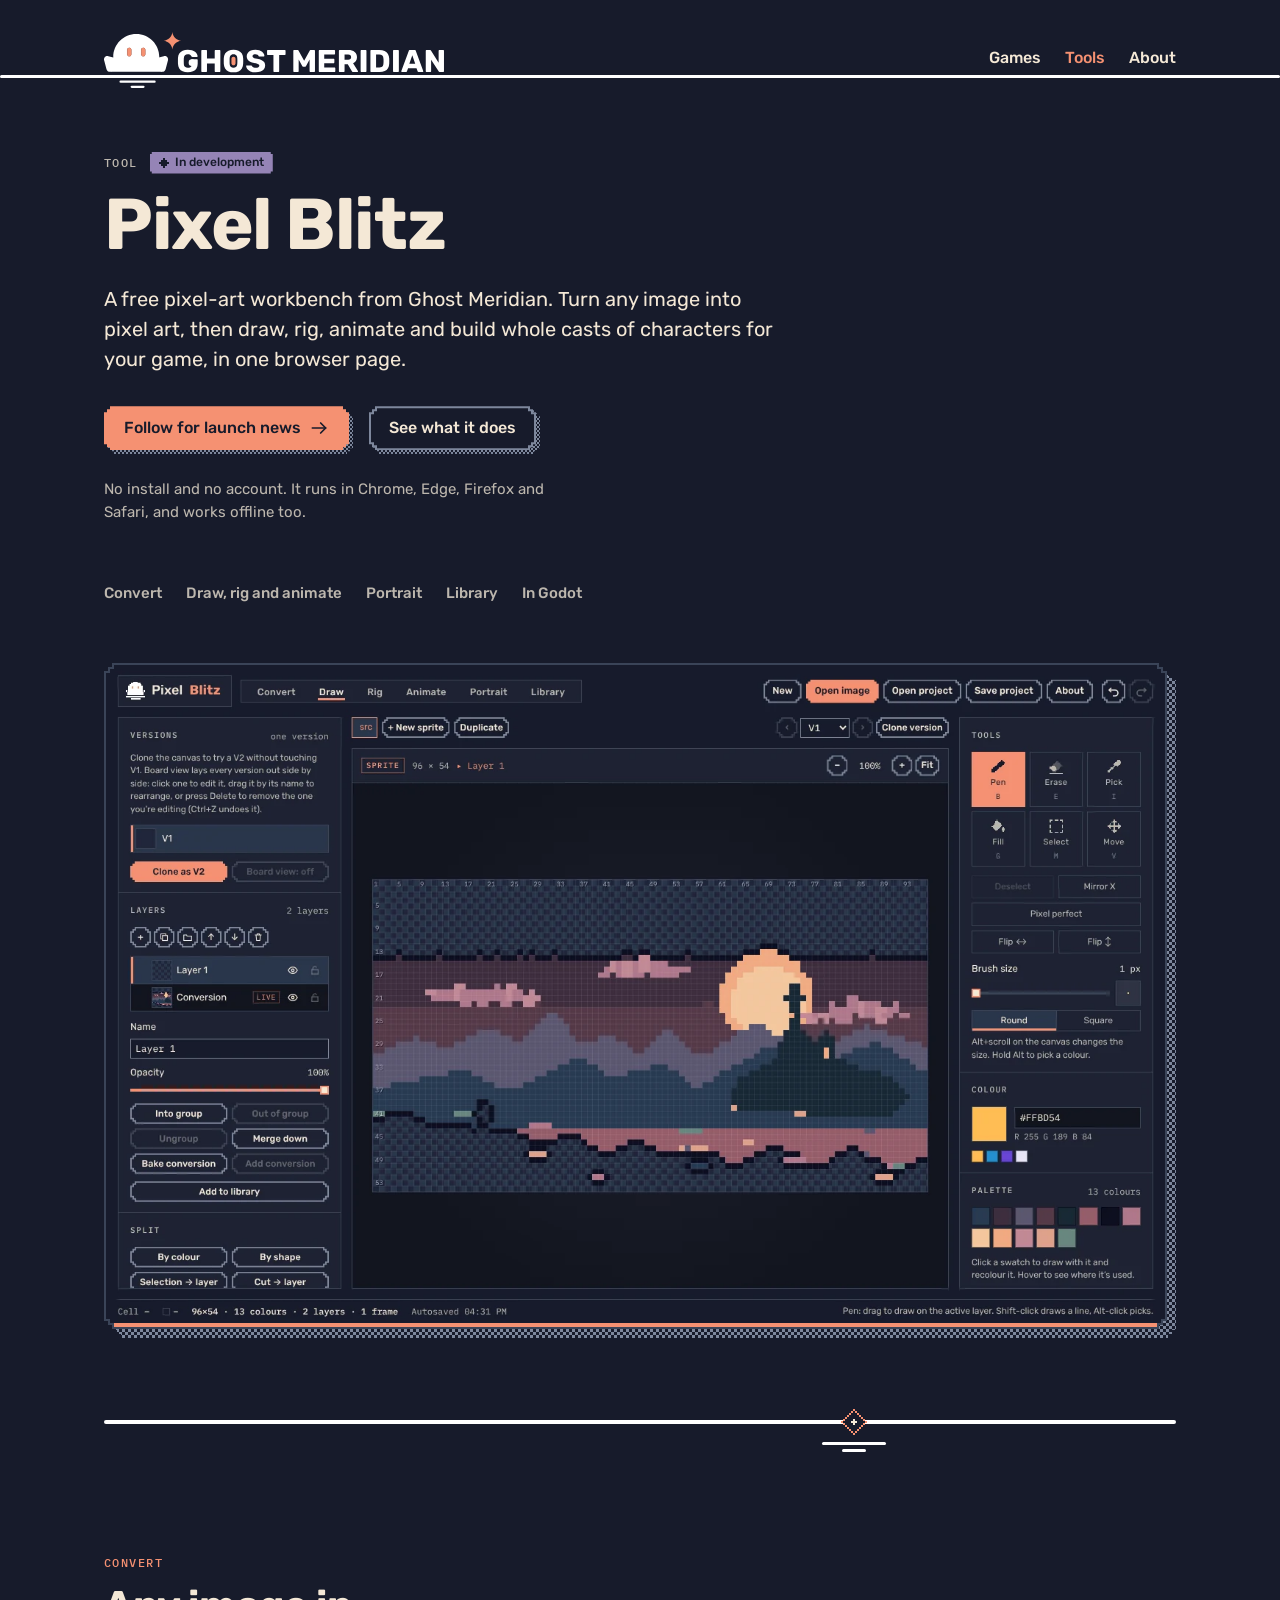
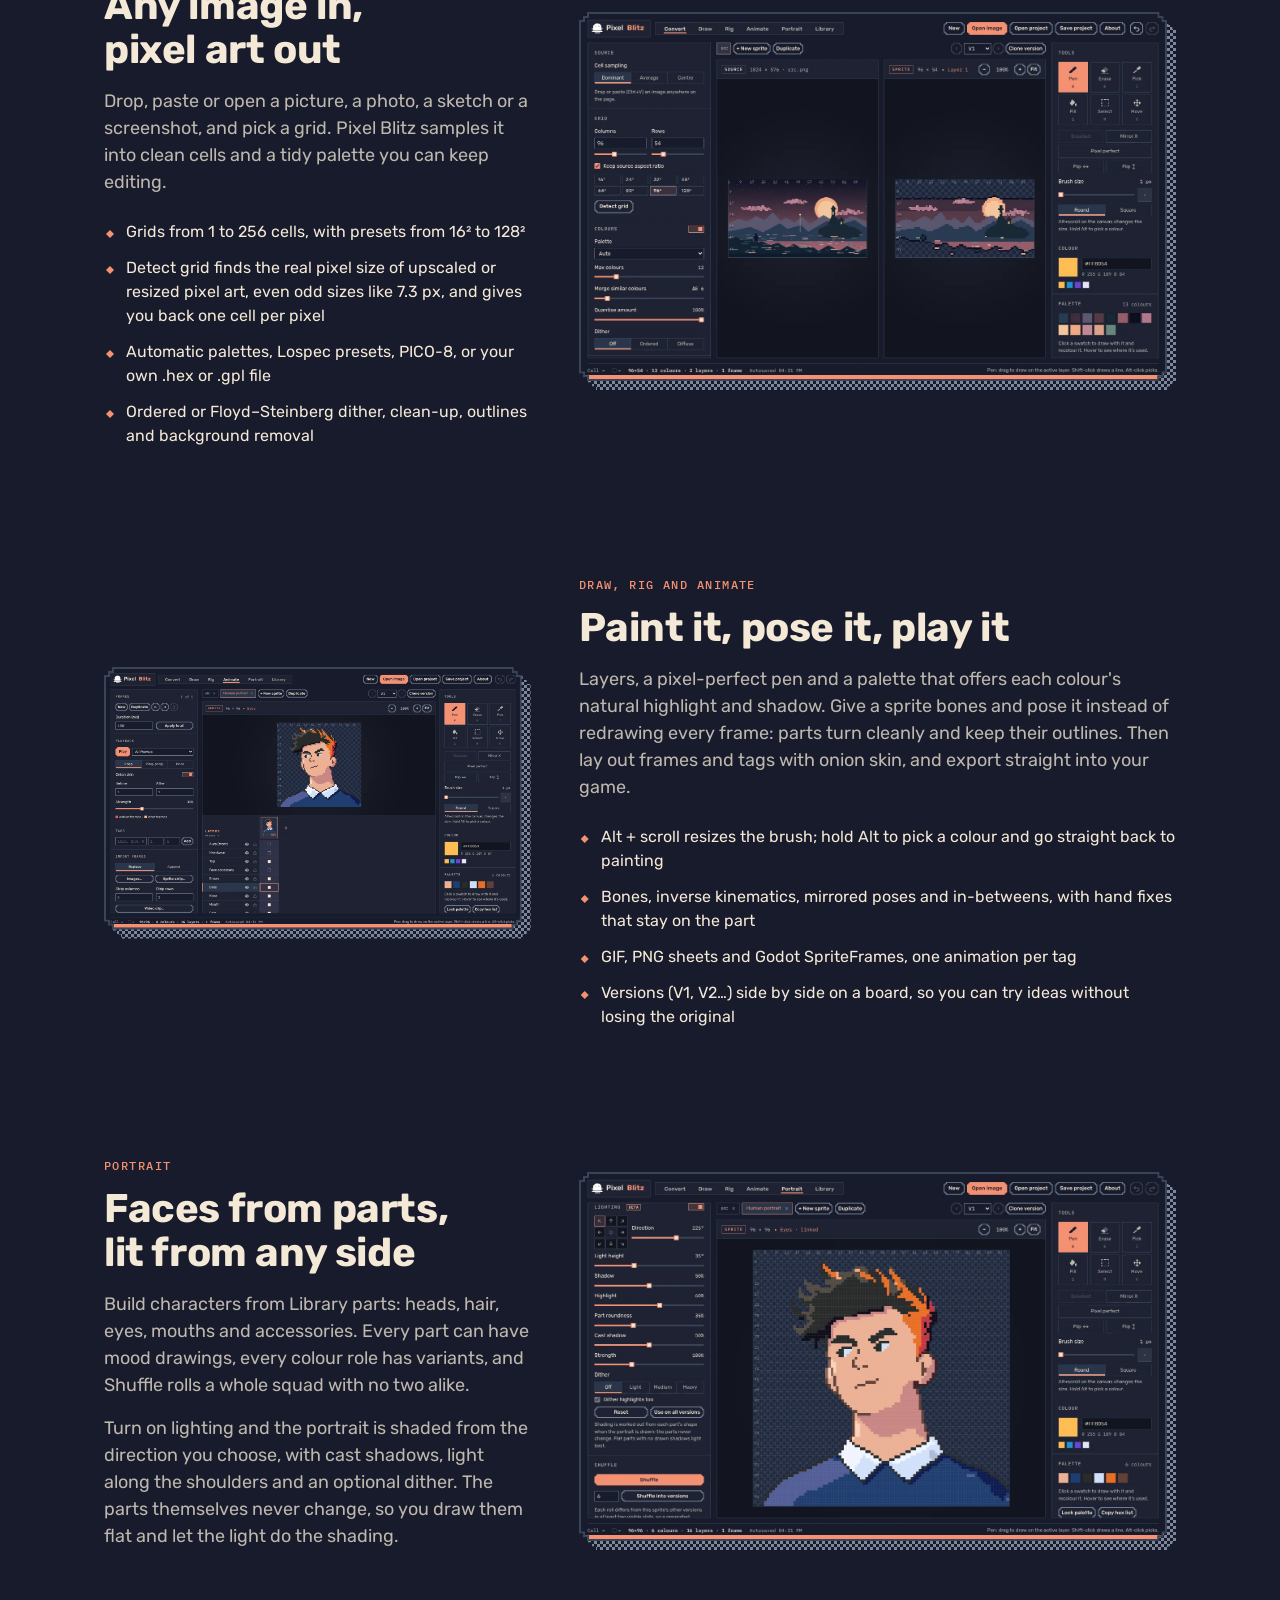
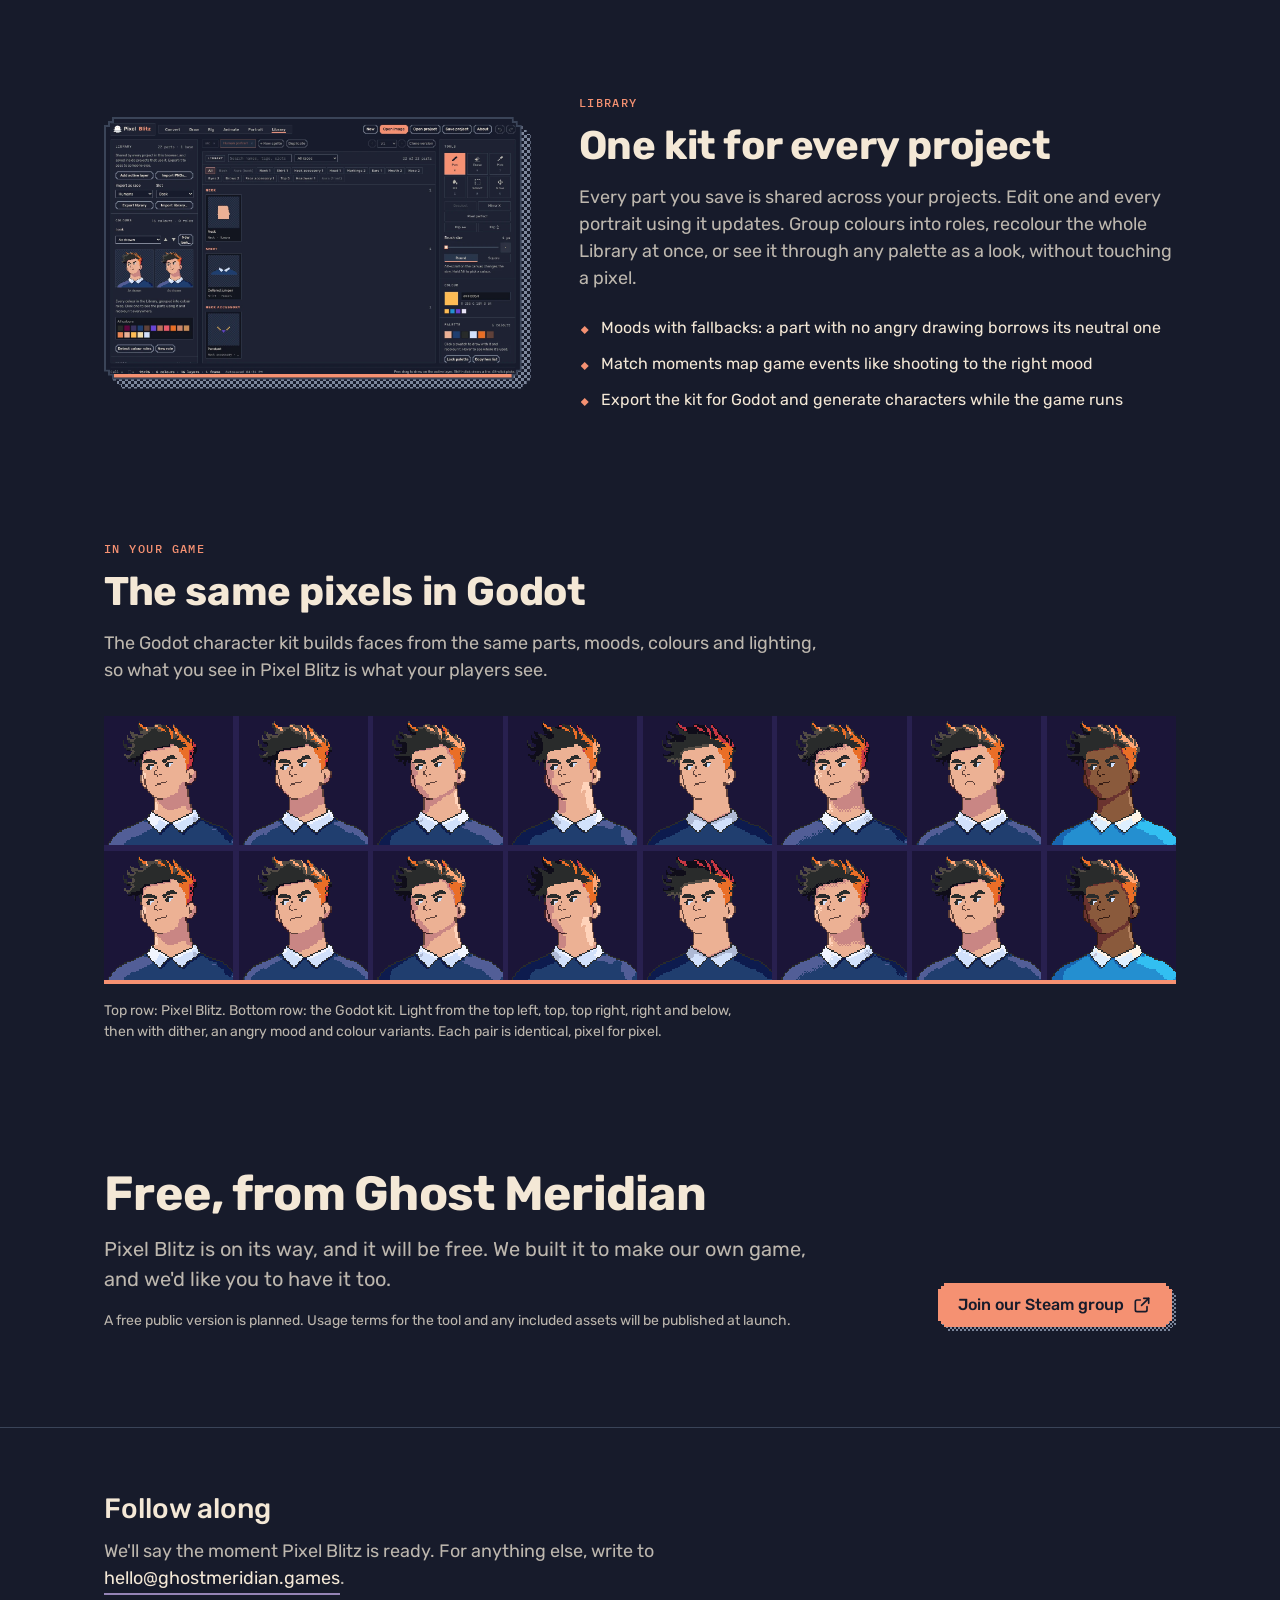
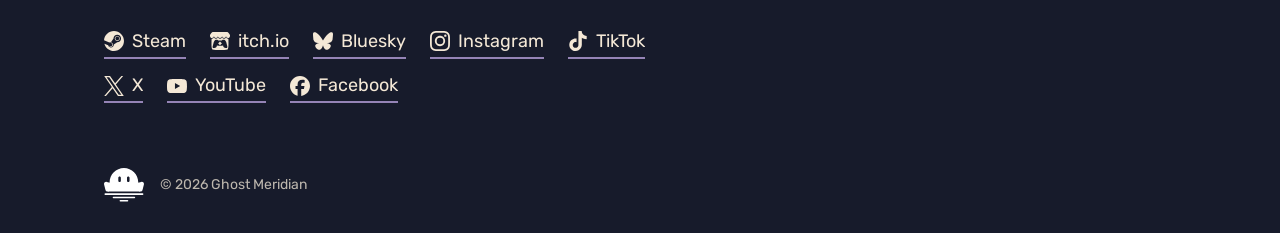
==== commit d433847c: "fix(logo): close coloured eye seams" ====
--- a/pixelblitz/index.html
+++ b/pixelblitz/index.html
@@ -25,7 +25,7 @@
 <header class="site-top">
   <div class="gm-masthead">
     <span class="gm-masthead-line" aria-hidden="true"></span>
-    <a class="gm-masthead-home" href="/"><svg xmlns="http://www.w3.org/2000/svg" viewBox="0 0 637.05 104.79" role="img" aria-label="Ghost Meridian" class="gm-logo" focusable="false"><g class="gm-logo-ink"><path d="M156.72,75.53c-3.73,0-6.94-.62-9.63-1.85-2.69-1.24-4.77-3.04-6.24-5.42-1.47-2.37-2.29-5.27-2.44-8.68-.04-1.69-.06-3.48-.06-5.39s.02-3.72.06-5.45c.16-3.33.98-6.16,2.47-8.48,1.49-2.32,3.59-4.08,6.3-5.3,2.71-1.22,5.89-1.83,9.54-1.83,2.94,0,5.55.36,7.83,1.09,2.28.73,4.19,1.7,5.74,2.91,1.55,1.22,2.74,2.55,3.56,4s1.26,2.88,1.3,4.3c0,.35-.13.65-.38.88-.26.24-.56.35-.91.35h-8.6c-.43,0-.76-.07-.97-.21-.22-.14-.4-.34-.56-.62-.27-.59-.68-1.21-1.21-1.85s-1.26-1.21-2.18-1.68c-.92-.47-2.13-.71-3.62-.71-2.2,0-3.94.59-5.24,1.77-1.3,1.18-2,3.06-2.12,5.65-.12,3.38-.12,6.79,0,10.25.12,2.75.84,4.73,2.18,5.95,1.33,1.22,3.12,1.83,5.36,1.83,1.45,0,2.76-.25,3.92-.77,1.16-.51,2.07-1.3,2.74-2.38.67-1.08,1-2.46,1-4.15v-1.12h.14c-.43,0-.79-.15-1.06-.44-.28-.29-.41-.66-.41-1.09v-4.36c0-.43.14-.79.41-1.09.27-.29.63-.44,1.06-.44h9.16c.43,0,.78.15,1.06.44.27.29.41.66.41,1.09v6.71c0,3.38-.77,6.26-2.3,8.65-1.53,2.4-3.7,4.23-6.51,5.51-2.81,1.28-6.07,1.91-9.8,1.91Z"/><path d="M183.57,74.94c-.43,0-.79-.14-1.06-.41-.27-.27-.41-.63-.41-1.06v-38.27c0-.43.14-.78.41-1.06.27-.27.63-.41,1.06-.41h7.6c.43,0,.79.14,1.09.41.29.28.44.63.44,1.06v14.19h14.48v-14.19c0-.43.14-.78.41-1.06.27-.27.63-.41,1.06-.41h7.6c.43,0,.78.14,1.06.41.27.28.41.63.41,1.06v38.27c0,.39-.14.74-.41,1.03-.28.29-.63.44-1.06.44h-7.6c-.43,0-.79-.15-1.06-.44-.27-.29-.41-.64-.41-1.03v-14.66h-14.48v14.66c0,.39-.15.74-.44,1.03-.29.29-.66.44-1.09.44h-7.6Z"/><path d="M242.29,75.53c-3.61,0-6.75-.59-9.42-1.77-2.67-1.18-4.75-2.95-6.24-5.33-1.49-2.37-2.32-5.35-2.47-8.92-.04-1.69-.06-3.39-.06-5.09s.02-3.41.06-5.09c.16-3.53.99-6.51,2.5-8.92,1.51-2.41,3.61-4.23,6.3-5.45,2.69-1.22,5.8-1.83,9.33-1.83s6.69.61,9.36,1.83c2.67,1.22,4.77,3.03,6.3,5.45s2.35,5.39,2.47,8.92c.08,1.69.12,3.39.12,5.09s-.04,3.41-.12,5.09c-.12,3.57-.93,6.55-2.44,8.92-1.51,2.38-3.6,4.15-6.27,5.33-2.67,1.18-5.81,1.77-9.42,1.77ZM242.29,67.05c2.08,0,3.78-.63,5.09-1.88,1.31-1.26,2.01-3.26,2.09-6.01.08-1.73.12-3.36.12-4.89s-.04-3.12-.12-4.77c-.08-1.84-.42-3.35-1.03-4.5-.61-1.16-1.44-2.01-2.5-2.56-1.06-.55-2.28-.82-3.65-.82s-2.53.28-3.59.82c-1.06.55-1.9,1.4-2.53,2.56-.63,1.16-.98,2.66-1.06,4.5-.04,1.65-.06,3.24-.06,4.77s.02,3.16.06,4.89c.12,2.75.83,4.75,2.15,6.01,1.31,1.26,2.99,1.88,5.03,1.88Z"/><path d="M283.74,75.53c-3.93,0-7.18-.56-9.77-1.68-2.59-1.12-4.55-2.58-5.89-4.39-1.33-1.8-2.04-3.73-2.12-5.77,0-.31.13-.6.38-.85s.56-.38.91-.38h7.42c.55,0,.97.1,1.27.29s.56.45.79.77c.31.59.76,1.16,1.32,1.71.57.55,1.32.99,2.27,1.33.94.33,2.08.5,3.42.5,2.28,0,3.99-.35,5.15-1.06,1.16-.71,1.74-1.67,1.74-2.88,0-.9-.31-1.63-.94-2.18-.63-.55-1.64-1.05-3.03-1.5-1.39-.45-3.25-.91-5.56-1.38-2.98-.63-5.53-1.44-7.62-2.44-2.1-1-3.7-2.32-4.8-3.94-1.1-1.63-1.65-3.66-1.65-6.09s.68-4.53,2.03-6.42c1.35-1.88,3.25-3.36,5.68-4.42,2.43-1.06,5.32-1.59,8.66-1.59,2.71,0,5.09.35,7.15,1.06,2.06.71,3.8,1.65,5.21,2.83,1.41,1.18,2.48,2.42,3.21,3.74.73,1.32,1.11,2.6,1.15,3.86,0,.31-.11.6-.32.85-.22.26-.52.38-.91.38h-7.77c-.43,0-.81-.08-1.12-.24-.31-.16-.59-.41-.82-.77-.24-.86-.85-1.62-1.85-2.27s-2.31-.97-3.92-.97c-1.73,0-3.07.3-4.03.91-.96.61-1.44,1.54-1.44,2.8,0,.79.27,1.47.79,2.06s1.41,1.1,2.65,1.53c1.24.43,2.93.88,5.09,1.35,3.57.67,6.46,1.5,8.66,2.5,2.2,1,3.82,2.3,4.86,3.89,1.04,1.59,1.56,3.58,1.56,5.98,0,2.67-.77,4.97-2.3,6.89-1.53,1.92-3.62,3.41-6.27,4.45-2.65,1.04-5.72,1.56-9.21,1.56Z"/><path d="M318.54,74.94c-.43,0-.79-.15-1.06-.44-.28-.29-.41-.64-.41-1.03v-30.5h-10.48c-.43,0-.79-.15-1.06-.44-.27-.29-.41-.64-.41-1.03v-6.3c0-.43.14-.78.41-1.06.27-.27.63-.41,1.06-.41h31.68c.43,0,.78.14,1.06.41.27.28.41.63.41,1.06v6.3c0,.39-.14.74-.41,1.03-.27.29-.63.44-1.06.44h-10.48v30.5c0,.39-.14.74-.41,1.03-.28.29-.63.44-1.06.44h-7.77Z"/><path d="M355.75,74.94c-.39,0-.74-.15-1.03-.44-.29-.29-.44-.64-.44-1.03v-38.27c0-.43.15-.78.44-1.06.29-.27.64-.41,1.03-.41h6.36c.67,0,1.16.17,1.47.5.31.33.51.6.59.79l10.36,18.55,10.36-18.55c.12-.2.32-.46.62-.79.29-.33.77-.5,1.44-.5h6.3c.43,0,.79.14,1.09.41.29.28.44.63.44,1.06v38.27c0,.39-.15.74-.44,1.03-.29.29-.66.44-1.09.44h-7.01c-.43,0-.79-.15-1.09-.44-.29-.29-.44-.64-.44-1.03v-22.08l-6.59,12.31c-.2.35-.45.67-.77.94-.31.28-.75.41-1.3.41h-3.06c-.55,0-.98-.14-1.29-.41-.31-.27-.57-.59-.77-.94l-6.65-12.31v22.08c0,.39-.14.74-.41,1.03-.27.29-.63.44-1.06.44h-7.07Z"/><path d="M403.39,74.94c-.43,0-.79-.15-1.06-.44-.27-.29-.41-.64-.41-1.03v-38.27c0-.43.14-.78.41-1.06.27-.27.63-.41,1.06-.41h27.5c.43,0,.78.14,1.06.41.27.28.41.63.41,1.06v5.54c0,.43-.14.79-.41,1.06-.27.28-.63.41-1.06.41h-18.78v7.95h17.49c.43,0,.78.15,1.06.44.27.29.41.66.41,1.09v5.12c0,.39-.14.74-.41,1.03-.28.29-.63.44-1.06.44h-17.49v8.18h19.25c.43,0,.78.14,1.06.41.27.28.41.63.41,1.06v5.53c0,.39-.14.74-.41,1.03-.27.29-.63.44-1.06.44h-27.97Z"/><path d="M441.02,74.94c-.43,0-.79-.15-1.06-.44-.27-.29-.41-.64-.41-1.03v-38.27c0-.43.14-.78.41-1.06.27-.27.63-.41,1.06-.41h16.02c5.1,0,9.11,1.17,12.01,3.5,2.9,2.34,4.36,5.64,4.36,9.92,0,2.79-.67,5.14-2,7.07-1.33,1.92-3.1,3.38-5.3,4.36l9.07,14.48c.12.24.18.45.18.65,0,.31-.13.6-.38.85s-.54.38-.85.38h-7.83c-.75,0-1.3-.19-1.65-.56-.35-.37-.61-.71-.77-1.03l-7.71-12.95h-6.01v13.07c0,.39-.15.74-.44,1.03-.29.29-.66.44-1.09.44h-7.6ZM450.14,52.03h6.77c1.84,0,3.23-.45,4.15-1.35.92-.9,1.38-2.12,1.38-3.65s-.44-2.77-1.32-3.71c-.88-.94-2.29-1.41-4.21-1.41h-6.77v10.13Z"/><path d="M481.7,74.94c-.43,0-.79-.15-1.06-.44-.27-.29-.41-.64-.41-1.03v-38.27c0-.43.14-.78.41-1.06.27-.27.63-.41,1.06-.41h7.89c.43,0,.79.14,1.09.41.29.28.44.63.44,1.06v38.27c0,.39-.15.74-.44,1.03-.29.29-.66.44-1.09.44h-7.89Z"/><path d="M500.01,74.94c-.43,0-.79-.15-1.06-.44-.27-.29-.41-.64-.41-1.03v-38.27c0-.43.14-.78.41-1.06.27-.27.63-.41,1.06-.41h15.31c3.85,0,7.12.62,9.83,1.85,2.71,1.24,4.79,3.04,6.24,5.42,1.45,2.38,2.24,5.31,2.36,8.8.04,1.73.06,3.24.06,4.53s-.02,2.79-.06,4.47c-.16,3.65-.93,6.67-2.33,9.07-1.39,2.39-3.42,4.17-6.06,5.33-2.65,1.16-5.9,1.74-9.74,1.74h-15.6ZM509.13,66.46h6.18c1.69,0,3.09-.26,4.21-.79,1.12-.53,1.96-1.36,2.53-2.5.57-1.14.87-2.63.91-4.47.08-1.14.13-2.16.15-3.06.02-.9.02-1.81,0-2.71-.02-.9-.07-1.9-.15-3-.08-2.67-.78-4.62-2.09-5.86-1.32-1.24-3.27-1.85-5.86-1.85h-5.89v24.26Z"/><path d="M542.33,74.94c-.43,0-.79-.15-1.06-.44-.27-.29-.41-.64-.41-1.03v-38.27c0-.43.14-.78.41-1.06.27-.27.63-.41,1.06-.41h7.89c.43,0,.79.14,1.09.41.29.28.44.63.44,1.06v38.27c0,.39-.15.74-.44,1.03-.29.29-.66.44-1.09.44h-7.89Z"/><path d="M557.58,74.94c-.31,0-.6-.13-.85-.38-.26-.25-.38-.54-.38-.85,0-.2.02-.37.06-.53l13.84-37.8c.12-.43.36-.81.74-1.15.37-.33.89-.5,1.56-.5h8.71c.67,0,1.19.17,1.56.5.37.33.62.72.74,1.15l13.78,37.8c.08.16.12.33.12.53,0,.31-.13.6-.38.85s-.56.38-.91.38h-7.24c-.59,0-1.03-.15-1.32-.44-.29-.29-.48-.56-.56-.79l-2.3-6.01h-15.72l-2.24,6.01c-.08.24-.26.5-.53.79-.27.29-.75.44-1.41.44h-7.24ZM571.42,59.22h10.95l-5.48-15.54-5.48,15.54Z"/><path d="M603.57,74.94c-.43,0-.79-.15-1.06-.44-.27-.29-.41-.64-.41-1.03v-38.27c0-.43.14-.78.41-1.06.27-.27.63-.41,1.06-.41h6.24c.67,0,1.15.15,1.44.44.29.29.48.52.56.68l14.37,22.61v-22.26c0-.43.14-.78.41-1.06.27-.27.63-.41,1.06-.41h7.07c.43,0,.78.14,1.06.41.27.28.41.63.41,1.06v38.21c0,.43-.14.79-.41,1.09-.28.29-.63.44-1.06.44h-6.3c-.63,0-1.09-.16-1.38-.47-.29-.31-.48-.53-.56-.65l-14.37-21.79v21.43c0,.39-.14.74-.41,1.03-.27.29-.63.44-1.06.44h-7.07Z"/><rect x="4.25" y="80.29" width="632.81" height="5.02" rx="2.51" ry="2.51"/><rect x="28.92" y="90.71" width="67.85" height="4.32" rx="2.16" ry="2.16"/><rect x="49.74" y="100.48" width="26.22" height="4.32" rx="2.16" ry="2.16"/><path d="M17.34,46.74C17.34,22.96,36.62,3.68,60.41,3.68s43.06,19.28,43.06,43.06c0,12.46,3.05,22.7,5.54,27.68H11.81c2.49-4.98,5.54-15.23,5.54-27.68ZM43.49,33.28v8.46c0,2.12,1.72,3.84,3.84,3.84s3.84-1.72,3.84-3.84v-8.46c0-2.12-1.72-3.84-3.84-3.84s-3.84,1.72-3.84,3.84ZM69.63,33.28v8.46c0,2.12,1.72,3.84,3.84,3.84s3.84-1.72,3.84-3.84v-8.46c0-2.12-1.72-3.84-3.84-3.84s-3.84,1.72-3.84,3.84Z" fill-rule="evenodd"/><path d="M111.86,45.16l-16.61,4.45c-4.78,1.28-6.39,7.26-2.88,10.77l12.16,12.16c3.5,3.5,9.48,1.9,10.77-2.88l4.45-16.61c1.28-4.78-3.1-9.16-7.88-7.88Z"/><path d="M.23,53.04l4.45,16.61c1.28,4.78,7.26,6.39,10.77,2.88l12.16-12.16c3.5-3.5,1.9-9.48-2.88-10.77l-16.61-4.45c-4.78-1.28-9.16,3.1-7.88,7.88Z"/><circle cx="164.49" cy="57.31" r="6.1"/></g><g class="gm-logo-accent"><path d="M127.97,0h0c.81,8.7,7.69,15.58,16.39,16.39h0s0,0,0,0c-8.7.81-15.58,7.69-16.39,16.39h0s0,0,0,0c-.81-8.7-7.69-15.58-16.39-16.39h0s0,0,0,0C120.27,15.58,127.16,8.7,127.97,0h0Z"/><path d="M238.47,50.1c0-2.12,1.72-3.84,3.84-3.84s3.84,1.72,3.84,3.84v8.46c0,2.12-1.72,3.84-3.84,3.84s-3.84-1.72-3.84-3.84v-8.46Z"/><path d="M43.49,33.28c0-2.12,1.72-3.84,3.84-3.84s3.84,1.72,3.84,3.84v8.46c0,2.12-1.72,3.84-3.84,3.84s-3.84-1.72-3.84-3.84v-8.46Z"/><path d="M69.63,33.28c0-2.12,1.72-3.84,3.84-3.84s3.84,1.72,3.84,3.84v8.46c0,2.12-1.72,3.84-3.84,3.84s-3.84-1.72-3.84-3.84v-8.46Z"/></g></svg></a>
+    <a class="gm-masthead-home" href="/"><svg xmlns="http://www.w3.org/2000/svg" viewBox="0 0 637.05 104.79" role="img" aria-label="Ghost Meridian" class="gm-logo" focusable="false"><g class="gm-logo-ink"><path d="M156.72,75.53c-3.73,0-6.94-.62-9.63-1.85-2.69-1.24-4.77-3.04-6.24-5.42-1.47-2.37-2.29-5.27-2.44-8.68-.04-1.69-.06-3.48-.06-5.39s.02-3.72.06-5.45c.16-3.33.98-6.16,2.47-8.48,1.49-2.32,3.59-4.08,6.3-5.3,2.71-1.22,5.89-1.83,9.54-1.83,2.94,0,5.55.36,7.83,1.09,2.28.73,4.19,1.7,5.74,2.91,1.55,1.22,2.74,2.55,3.56,4s1.26,2.88,1.3,4.3c0,.35-.13.65-.38.88-.26.24-.56.35-.91.35h-8.6c-.43,0-.76-.07-.97-.21-.22-.14-.4-.34-.56-.62-.27-.59-.68-1.21-1.21-1.85s-1.26-1.21-2.18-1.68c-.92-.47-2.13-.71-3.62-.71-2.2,0-3.94.59-5.24,1.77-1.3,1.18-2,3.06-2.12,5.65-.12,3.38-.12,6.79,0,10.25.12,2.75.84,4.73,2.18,5.95,1.33,1.22,3.12,1.83,5.36,1.83,1.45,0,2.76-.25,3.92-.77,1.16-.51,2.07-1.3,2.74-2.38.67-1.08,1-2.46,1-4.15v-1.12h.14c-.43,0-.79-.15-1.06-.44-.28-.29-.41-.66-.41-1.09v-4.36c0-.43.14-.79.41-1.09.27-.29.63-.44,1.06-.44h9.16c.43,0,.78.15,1.06.44.27.29.41.66.41,1.09v6.71c0,3.38-.77,6.26-2.3,8.65-1.53,2.4-3.7,4.23-6.51,5.51-2.81,1.28-6.07,1.91-9.8,1.91Z"/><path d="M183.57,74.94c-.43,0-.79-.14-1.06-.41-.27-.27-.41-.63-.41-1.06v-38.27c0-.43.14-.78.41-1.06.27-.27.63-.41,1.06-.41h7.6c.43,0,.79.14,1.09.41.29.28.44.63.44,1.06v14.19h14.48v-14.19c0-.43.14-.78.41-1.06.27-.27.63-.41,1.06-.41h7.6c.43,0,.78.14,1.06.41.27.28.41.63.41,1.06v38.27c0,.39-.14.74-.41,1.03-.28.29-.63.44-1.06.44h-7.6c-.43,0-.79-.15-1.06-.44-.27-.29-.41-.64-.41-1.03v-14.66h-14.48v14.66c0,.39-.15.74-.44,1.03-.29.29-.66.44-1.09.44h-7.6Z"/><path d="M242.29,75.53c-3.61,0-6.75-.59-9.42-1.77-2.67-1.18-4.75-2.95-6.24-5.33-1.49-2.37-2.32-5.35-2.47-8.92-.04-1.69-.06-3.39-.06-5.09s.02-3.41.06-5.09c.16-3.53.99-6.51,2.5-8.92,1.51-2.41,3.61-4.23,6.3-5.45,2.69-1.22,5.8-1.83,9.33-1.83s6.69.61,9.36,1.83c2.67,1.22,4.77,3.03,6.3,5.45s2.35,5.39,2.47,8.92c.08,1.69.12,3.39.12,5.09s-.04,3.41-.12,5.09c-.12,3.57-.93,6.55-2.44,8.92-1.51,2.38-3.6,4.15-6.27,5.33-2.67,1.18-5.81,1.77-9.42,1.77ZM242.29,67.05c2.08,0,3.78-.63,5.09-1.88,1.31-1.26,2.01-3.26,2.09-6.01.08-1.73.12-3.36.12-4.89s-.04-3.12-.12-4.77c-.08-1.84-.42-3.35-1.03-4.5-.61-1.16-1.44-2.01-2.5-2.56-1.06-.55-2.28-.82-3.65-.82s-2.53.28-3.59.82c-1.06.55-1.9,1.4-2.53,2.56-.63,1.16-.98,2.66-1.06,4.5-.04,1.65-.06,3.24-.06,4.77s.02,3.16.06,4.89c.12,2.75.83,4.75,2.15,6.01,1.31,1.26,2.99,1.88,5.03,1.88Z"/><path d="M283.74,75.53c-3.93,0-7.18-.56-9.77-1.68-2.59-1.12-4.55-2.58-5.89-4.39-1.33-1.8-2.04-3.73-2.12-5.77,0-.31.13-.6.38-.85s.56-.38.91-.38h7.42c.55,0,.97.1,1.27.29s.56.45.79.77c.31.59.76,1.16,1.32,1.71.57.55,1.32.99,2.27,1.33.94.33,2.08.5,3.42.5,2.28,0,3.99-.35,5.15-1.06,1.16-.71,1.74-1.67,1.74-2.88,0-.9-.31-1.63-.94-2.18-.63-.55-1.64-1.05-3.03-1.5-1.39-.45-3.25-.91-5.56-1.38-2.98-.63-5.53-1.44-7.62-2.44-2.1-1-3.7-2.32-4.8-3.94-1.1-1.63-1.65-3.66-1.65-6.09s.68-4.53,2.03-6.42c1.35-1.88,3.25-3.36,5.68-4.42,2.43-1.06,5.32-1.59,8.66-1.59,2.71,0,5.09.35,7.15,1.06,2.06.71,3.8,1.65,5.21,2.83,1.41,1.18,2.48,2.42,3.21,3.74.73,1.32,1.11,2.6,1.15,3.86,0,.31-.11.6-.32.85-.22.26-.52.38-.91.38h-7.77c-.43,0-.81-.08-1.12-.24-.31-.16-.59-.41-.82-.77-.24-.86-.85-1.62-1.85-2.27s-2.31-.97-3.92-.97c-1.73,0-3.07.3-4.03.91-.96.61-1.44,1.54-1.44,2.8,0,.79.27,1.47.79,2.06s1.41,1.1,2.65,1.53c1.24.43,2.93.88,5.09,1.35,3.57.67,6.46,1.5,8.66,2.5,2.2,1,3.82,2.3,4.86,3.89,1.04,1.59,1.56,3.58,1.56,5.98,0,2.67-.77,4.97-2.3,6.89-1.53,1.92-3.62,3.41-6.27,4.45-2.65,1.04-5.72,1.56-9.21,1.56Z"/><path d="M318.54,74.94c-.43,0-.79-.15-1.06-.44-.28-.29-.41-.64-.41-1.03v-30.5h-10.48c-.43,0-.79-.15-1.06-.44-.27-.29-.41-.64-.41-1.03v-6.3c0-.43.14-.78.41-1.06.27-.27.63-.41,1.06-.41h31.68c.43,0,.78.14,1.06.41.27.28.41.63.41,1.06v6.3c0,.39-.14.74-.41,1.03-.27.29-.63.44-1.06.44h-10.48v30.5c0,.39-.14.74-.41,1.03-.28.29-.63.44-1.06.44h-7.77Z"/><path d="M355.75,74.94c-.39,0-.74-.15-1.03-.44-.29-.29-.44-.64-.44-1.03v-38.27c0-.43.15-.78.44-1.06.29-.27.64-.41,1.03-.41h6.36c.67,0,1.16.17,1.47.5.31.33.51.6.59.79l10.36,18.55,10.36-18.55c.12-.2.32-.46.62-.79.29-.33.77-.5,1.44-.5h6.3c.43,0,.79.14,1.09.41.29.28.44.63.44,1.06v38.27c0,.39-.15.74-.44,1.03-.29.29-.66.44-1.09.44h-7.01c-.43,0-.79-.15-1.09-.44-.29-.29-.44-.64-.44-1.03v-22.08l-6.59,12.31c-.2.35-.45.67-.77.94-.31.28-.75.41-1.3.41h-3.06c-.55,0-.98-.14-1.29-.41-.31-.27-.57-.59-.77-.94l-6.65-12.31v22.08c0,.39-.14.74-.41,1.03-.27.29-.63.44-1.06.44h-7.07Z"/><path d="M403.39,74.94c-.43,0-.79-.15-1.06-.44-.27-.29-.41-.64-.41-1.03v-38.27c0-.43.14-.78.41-1.06.27-.27.63-.41,1.06-.41h27.5c.43,0,.78.14,1.06.41.27.28.41.63.41,1.06v5.54c0,.43-.14.79-.41,1.06-.27.28-.63.41-1.06.41h-18.78v7.95h17.49c.43,0,.78.15,1.06.44.27.29.41.66.41,1.09v5.12c0,.39-.14.74-.41,1.03-.28.29-.63.44-1.06.44h-17.49v8.18h19.25c.43,0,.78.14,1.06.41.27.28.41.63.41,1.06v5.53c0,.39-.14.74-.41,1.03-.27.29-.63.44-1.06.44h-27.97Z"/><path d="M441.02,74.94c-.43,0-.79-.15-1.06-.44-.27-.29-.41-.64-.41-1.03v-38.27c0-.43.14-.78.41-1.06.27-.27.63-.41,1.06-.41h16.02c5.1,0,9.11,1.17,12.01,3.5,2.9,2.34,4.36,5.64,4.36,9.92,0,2.79-.67,5.14-2,7.07-1.33,1.92-3.1,3.38-5.3,4.36l9.07,14.48c.12.24.18.45.18.65,0,.31-.13.6-.38.85s-.54.38-.85.38h-7.83c-.75,0-1.3-.19-1.65-.56-.35-.37-.61-.71-.77-1.03l-7.71-12.95h-6.01v13.07c0,.39-.15.74-.44,1.03-.29.29-.66.44-1.09.44h-7.6ZM450.14,52.03h6.77c1.84,0,3.23-.45,4.15-1.35.92-.9,1.38-2.12,1.38-3.65s-.44-2.77-1.32-3.71c-.88-.94-2.29-1.41-4.21-1.41h-6.77v10.13Z"/><path d="M481.7,74.94c-.43,0-.79-.15-1.06-.44-.27-.29-.41-.64-.41-1.03v-38.27c0-.43.14-.78.41-1.06.27-.27.63-.41,1.06-.41h7.89c.43,0,.79.14,1.09.41.29.28.44.63.44,1.06v38.27c0,.39-.15.74-.44,1.03-.29.29-.66.44-1.09.44h-7.89Z"/><path d="M500.01,74.94c-.43,0-.79-.15-1.06-.44-.27-.29-.41-.64-.41-1.03v-38.27c0-.43.14-.78.41-1.06.27-.27.63-.41,1.06-.41h15.31c3.85,0,7.12.62,9.83,1.85,2.71,1.24,4.79,3.04,6.24,5.42,1.45,2.38,2.24,5.31,2.36,8.8.04,1.73.06,3.24.06,4.53s-.02,2.79-.06,4.47c-.16,3.65-.93,6.67-2.33,9.07-1.39,2.39-3.42,4.17-6.06,5.33-2.65,1.16-5.9,1.74-9.74,1.74h-15.6ZM509.13,66.46h6.18c1.69,0,3.09-.26,4.21-.79,1.12-.53,1.96-1.36,2.53-2.5.57-1.14.87-2.63.91-4.47.08-1.14.13-2.16.15-3.06.02-.9.02-1.81,0-2.71-.02-.9-.07-1.9-.15-3-.08-2.67-.78-4.62-2.09-5.86-1.32-1.24-3.27-1.85-5.86-1.85h-5.89v24.26Z"/><path d="M542.33,74.94c-.43,0-.79-.15-1.06-.44-.27-.29-.41-.64-.41-1.03v-38.27c0-.43.14-.78.41-1.06.27-.27.63-.41,1.06-.41h7.89c.43,0,.79.14,1.09.41.29.28.44.63.44,1.06v38.27c0,.39-.15.74-.44,1.03-.29.29-.66.44-1.09.44h-7.89Z"/><path d="M557.58,74.94c-.31,0-.6-.13-.85-.38-.26-.25-.38-.54-.38-.85,0-.2.02-.37.06-.53l13.84-37.8c.12-.43.36-.81.74-1.15.37-.33.89-.5,1.56-.5h8.71c.67,0,1.19.17,1.56.5.37.33.62.72.74,1.15l13.78,37.8c.08.16.12.33.12.53,0,.31-.13.6-.38.85s-.56.38-.91.38h-7.24c-.59,0-1.03-.15-1.32-.44-.29-.29-.48-.56-.56-.79l-2.3-6.01h-15.72l-2.24,6.01c-.08.24-.26.5-.53.79-.27.29-.75.44-1.41.44h-7.24ZM571.42,59.22h10.95l-5.48-15.54-5.48,15.54Z"/><path d="M603.57,74.94c-.43,0-.79-.15-1.06-.44-.27-.29-.41-.64-.41-1.03v-38.27c0-.43.14-.78.41-1.06.27-.27.63-.41,1.06-.41h6.24c.67,0,1.15.15,1.44.44.29.29.48.52.56.68l14.37,22.61v-22.26c0-.43.14-.78.41-1.06.27-.27.63-.41,1.06-.41h7.07c.43,0,.78.14,1.06.41.27.28.41.63.41,1.06v38.21c0,.43-.14.79-.41,1.09-.28.29-.63.44-1.06.44h-6.3c-.63,0-1.09-.16-1.38-.47-.29-.31-.48-.53-.56-.65l-14.37-21.79v21.43c0,.39-.14.74-.41,1.03-.27.29-.63.44-1.06.44h-7.07Z"/><rect x="4.25" y="80.29" width="632.81" height="5.02" rx="2.51" ry="2.51"/><rect x="28.92" y="90.71" width="67.85" height="4.32" rx="2.16" ry="2.16"/><rect x="49.74" y="100.48" width="26.22" height="4.32" rx="2.16" ry="2.16"/><path d="M17.34,46.74C17.34,22.96,36.62,3.68,60.41,3.68s43.06,19.28,43.06,43.06c0,12.46,3.05,22.7,5.54,27.68H11.81c2.49-4.98,5.54-15.23,5.54-27.68ZM43.49,33.28v8.46c0,2.12,1.72,3.84,3.84,3.84s3.84-1.72,3.84-3.84v-8.46c0-2.12-1.72-3.84-3.84-3.84s-3.84,1.72-3.84,3.84ZM69.63,33.28v8.46c0,2.12,1.72,3.84,3.84,3.84s3.84-1.72,3.84-3.84v-8.46c0-2.12-1.72-3.84-3.84-3.84s-3.84,1.72-3.84,3.84Z" fill-rule="evenodd"/><path d="M111.86,45.16l-16.61,4.45c-4.78,1.28-6.39,7.26-2.88,10.77l12.16,12.16c3.5,3.5,9.48,1.9,10.77-2.88l4.45-16.61c1.28-4.78-3.1-9.16-7.88-7.88Z"/><path d="M.23,53.04l4.45,16.61c1.28,4.78,7.26,6.39,10.77,2.88l12.16-12.16c3.5-3.5,1.9-9.48-2.88-10.77l-16.61-4.45c-4.78-1.28-9.16,3.1-7.88,7.88Z"/><circle cx="164.49" cy="57.31" r="6.1"/></g><g class="gm-logo-accent"><path d="M127.97,0h0c.81,8.7,7.69,15.58,16.39,16.39h0s0,0,0,0c-8.7.81-15.58,7.69-16.39,16.39h0s0,0,0,0c-.81-8.7-7.69-15.58-16.39-16.39h0s0,0,0,0C120.27,15.58,127.16,8.7,127.97,0h0Z"/><path d="M238.47,50.1c0-2.12,1.72-3.84,3.84-3.84s3.84,1.72,3.84,3.84v8.46c0,2.12-1.72,3.84-3.84,3.84s-3.84-1.72-3.84-3.84v-8.46Z"/><path d="M43.49,33.28c0-2.12,1.72-3.84,3.84-3.84s3.84,1.72,3.84,3.84v8.46c0,2.12-1.72,3.84-3.84,3.84s-3.84-1.72-3.84-3.84v-8.46Z" stroke="var(--afterglow)" stroke-width="0.354"/><path d="M69.63,33.28c0-2.12,1.72-3.84,3.84-3.84s3.84,1.72,3.84,3.84v8.46c0,2.12-1.72,3.84-3.84,3.84s-3.84-1.72-3.84-3.84v-8.46Z" stroke="var(--afterglow)" stroke-width="0.354"/></g></svg></a>
     <nav class="gm-masthead-nav site-nav" aria-label="Ghost Meridian">
       <a href="/#games">Games</a>
       <a href="/#tools" aria-current="page">Tools</a>
@@ -195,7 +195,7 @@
   <div class="gm-card">
     <div class="gm-card-frame"><div class="gm-card-inner"><div class="gm-card-body">
       <button class="dialog-close" type="button" data-close aria-label="Close"><svg xmlns="http://www.w3.org/2000/svg" viewBox="0 0 24 24" width="20" height="20" fill="none" stroke="currentColor" stroke-width="2" stroke-linecap="round" stroke-linejoin="round" class="gm-icon" focusable="false" aria-hidden="true"><path d="M6 6l12 12M18 6 6 18"/></svg></button>
-      <div class="dialog-ident"><svg xmlns="http://www.w3.org/2000/svg" viewBox="0 0 203.25 169.94" aria-hidden="true" class="gm-logo" focusable="false"><g class="gm-logo-ink"><path d="M28.47,72.8C28.47,32.59,61.07,0,101.27,0s72.8,32.59,72.8,72.8c0,21.06,5.15,38.38,9.36,46.8H19.11c4.21-8.42,9.36-25.74,9.36-46.8ZM72.67,50.05v14.3c0,3.59,2.91,6.5,6.5,6.5s6.5-2.91,6.5-6.5v-14.3c0-3.59-2.91-6.5-6.5-6.5s-6.5,2.91-6.5,6.5ZM116.87,50.05v14.3c0,3.59,2.91,6.5,6.5,6.5s6.5-2.91,6.5-6.5v-14.3c0-3.59-2.91-6.5-6.5-6.5s-6.5,2.91-6.5,6.5Z" fill-rule="evenodd"/><rect x="2.47" y="128.7" width="197.6" height="8.32" rx="4.16" ry="4.16"/><rect x="44.07" y="146.2" width="114.4" height="7.28" rx="3.64" ry="3.64"/><rect x="79.17" y="162.66" width="44.2" height="7.28" rx="3.64" ry="3.64"/><path d="M189.06,70.67l-26.79,7.18c-8.37,2.24-11.18,12.71-5.05,18.84l19.61,19.61c6.13,6.13,16.6,3.33,18.84-5.05l7.18-26.79c2.24-8.37-5.42-16.04-13.79-13.79Z"/><path d="M.4,84.46l7.18,26.79c2.24,8.37,12.71,11.18,18.84,5.05l19.61-19.61c6.13-6.13,3.33-16.6-5.05-18.84l-26.79-7.18c-8.37-2.24-16.04,5.42-13.79,13.79Z"/></g><g class="gm-logo-accent"><path d="M72.67,50.05c0-3.59,2.91-6.5,6.5-6.5s6.5,2.91,6.5,6.5v14.3c0,3.59-2.91,6.5-6.5,6.5s-6.5-2.91-6.5-6.5v-14.3Z"/><path d="M116.87,50.05c0-3.59,2.91-6.5,6.5-6.5s6.5,2.91,6.5,6.5v14.3c0,3.59-2.91,6.5-6.5,6.5s-6.5-2.91-6.5-6.5v-14.3Z"/></g></svg></div>
+      <div class="dialog-ident"><svg xmlns="http://www.w3.org/2000/svg" viewBox="0 0 203.25 169.94" aria-hidden="true" class="gm-logo" focusable="false"><g class="gm-logo-ink"><path d="M28.47,72.8C28.47,32.59,61.07,0,101.27,0s72.8,32.59,72.8,72.8c0,21.06,5.15,38.38,9.36,46.8H19.11c4.21-8.42,9.36-25.74,9.36-46.8ZM72.67,50.05v14.3c0,3.59,2.91,6.5,6.5,6.5s6.5-2.91,6.5-6.5v-14.3c0-3.59-2.91-6.5-6.5-6.5s-6.5,2.91-6.5,6.5ZM116.87,50.05v14.3c0,3.59,2.91,6.5,6.5,6.5s6.5-2.91,6.5-6.5v-14.3c0-3.59-2.91-6.5-6.5-6.5s-6.5,2.91-6.5,6.5Z" fill-rule="evenodd"/><rect x="2.47" y="128.7" width="197.6" height="8.32" rx="4.16" ry="4.16"/><rect x="44.07" y="146.2" width="114.4" height="7.28" rx="3.64" ry="3.64"/><rect x="79.17" y="162.66" width="44.2" height="7.28" rx="3.64" ry="3.64"/><path d="M189.06,70.67l-26.79,7.18c-8.37,2.24-11.18,12.71-5.05,18.84l19.61,19.61c6.13,6.13,16.6,3.33,18.84-5.05l7.18-26.79c2.24-8.37-5.42-16.04-13.79-13.79Z"/><path d="M.4,84.46l7.18,26.79c2.24,8.37,12.71,11.18,18.84,5.05l19.61-19.61c6.13-6.13,3.33-16.6-5.05-18.84l-26.79-7.18c-8.37-2.24-16.04,5.42-13.79,13.79Z"/></g><g class="gm-logo-accent"><path d="M72.67,50.05c0-3.59,2.91-6.5,6.5-6.5s6.5,2.91,6.5,6.5v14.3c0,3.59-2.91,6.5-6.5,6.5s-6.5-2.91-6.5-6.5v-14.3Z" stroke="var(--afterglow)" stroke-width="0.6"/><path d="M116.87,50.05c0-3.59,2.91-6.5,6.5-6.5s6.5,2.91,6.5,6.5v14.3c0,3.59-2.91,6.5-6.5,6.5s-6.5-2.91-6.5-6.5v-14.3Z" stroke="var(--afterglow)" stroke-width="0.6"/></g></svg></div>
       <h2 class="dialog-title" id="follow-dialog-title">Pixel Blitz is on its way</h2>
       <p class="gm-card-text">It will be free, from Ghost Meridian. Join our Steam group or follow us anywhere below, and we'll tell you the moment it's ready.</p>
       <a class="gm-button gm-button-primary" href="https://steamcommunity.com/groups/GhostMeridianGames" rel="me"><span class="gm-button-shadow" aria-hidden="true"></span><span class="gm-button-face" aria-hidden="true"></span><span class="gm-button-edge" aria-hidden="true"></span><span class="gm-button-label"><span>Join our Steam group</span><span class="gm-button-after"><svg xmlns="http://www.w3.org/2000/svg" viewBox="0 0 24 24" width="20" height="20" fill="none" stroke="currentColor" stroke-width="2" stroke-linecap="round" stroke-linejoin="round" class="gm-icon" focusable="false" aria-hidden="true"><path d="M14 4h6v6"/><path d="M20 4l-8.5 8.5"/><path d="M18 14v4a2 2 0 0 1-2 2H6a2 2 0 0 1-2-2V8a2 2 0 0 1 2-2h4"/></svg></span></span></a>
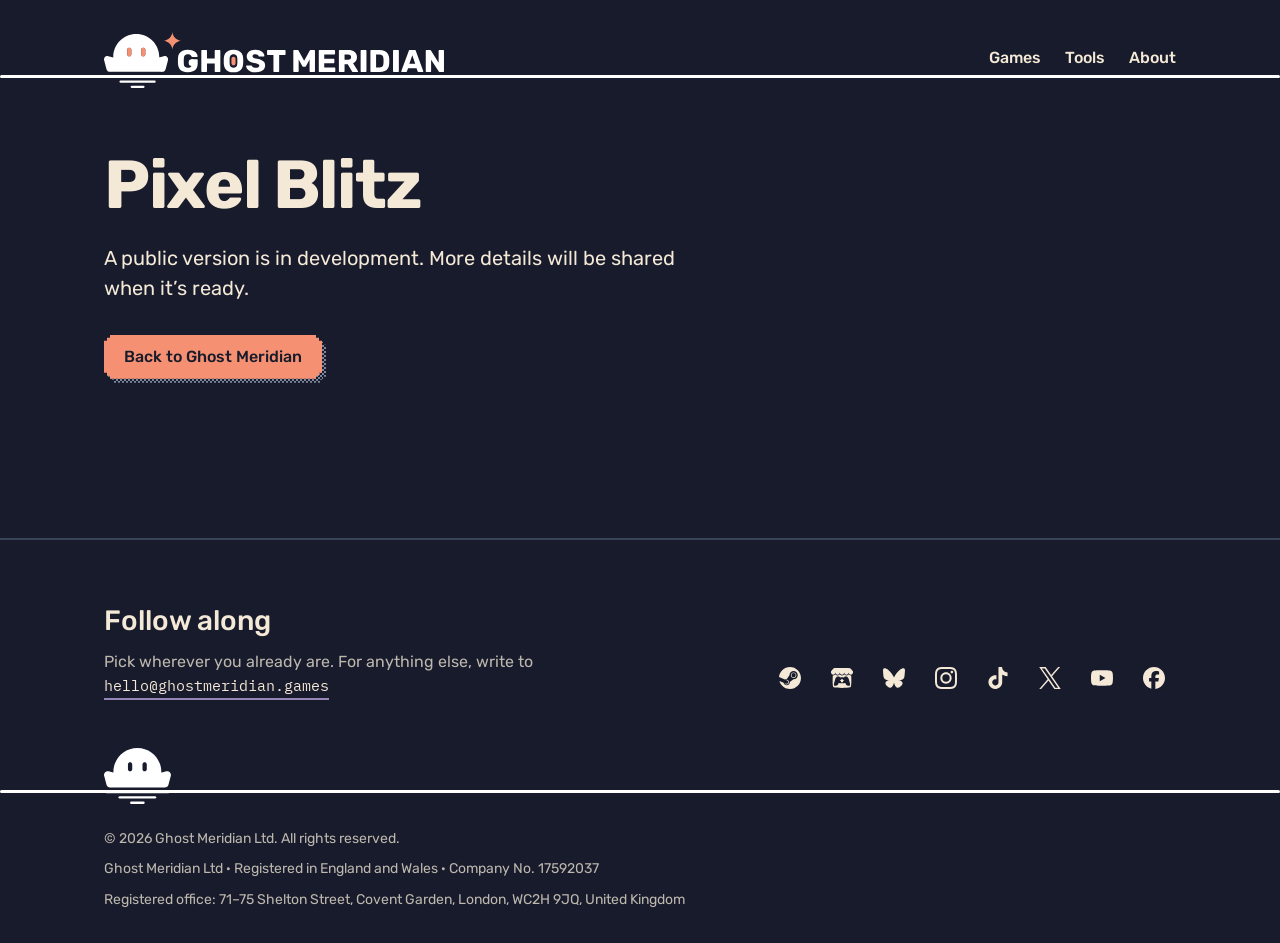
==== commit f8234bf4: "feat(site): add founder copy and company details Refresh the studio voice and temporarily replace th" ====
--- a/pixelblitz/index.html
+++ b/pixelblitz/index.html
@@ -2,233 +2,71 @@
 <html lang="en-GB">
 <head>
 <meta charset="utf-8">
-<meta name="viewport" content="width=device-width, initial-scale=1">
+<meta name="viewport" content="width=device-width, initial-scale=1, viewport-fit=cover">
 <title>Pixel Blitz · Ghost Meridian</title>
-<meta name="description" content="Pixel Blitz is a free pixel-art workbench from Ghost Meridian. Turn any image into pixel art, then draw, rig, animate and build characters for your game, in one browser page.">
+<meta name="description" content="Pixel Blitz is a sprite and portrait tool from Ghost Meridian. A public version is in development.">
 <meta name="theme-color" content="#171B2B">
+<link rel="canonical" href="https://ghostmeridian.games/pixelblitz/">
 <meta property="og:type" content="website">
 <meta property="og:url" content="https://ghostmeridian.games/pixelblitz/">
-<meta property="og:title" content="Pixel Blitz">
-<meta property="og:description" content="A free pixel-art workbench from Ghost Meridian: convert, draw, rig, animate and build characters in your browser.">
-<meta property="og:image" content="https://ghostmeridian.games/pixelblitz/screenshots/workbench.webp">
+<meta property="og:title" content="Pixel Blitz · Ghost Meridian">
+<meta property="og:description" content="A sprite and portrait tool from Ghost Meridian. A public version is in development.">
+<meta property="og:image" content="https://ghostmeridian.games/assets/img/og-image.png">
+<meta property="og:image:width" content="1200">
+<meta property="og:image:height" content="630">
+<meta property="og:image:alt" content="The Ghost Meridian logo above a pixel-art horizon at dusk.">
 <meta name="twitter:card" content="summary_large_image">
-<link rel="icon" href="../assets/img/favicon.svg" type="image/svg+xml">
-<link rel="preload" href="../assets/fonts/Rubik-700.woff2" as="font" type="font/woff2" crossorigin>
-<link rel="preload" href="../assets/fonts/Rubik-400.woff2" as="font" type="font/woff2" crossorigin>
-<link rel="stylesheet" href="../assets/css/tokens.css">
-<link rel="stylesheet" href="../assets/css/components.css">
-<link rel="stylesheet" href="../assets/css/site.css">
+<meta name="twitter:title" content="Pixel Blitz · Ghost Meridian">
+<meta name="twitter:description" content="A sprite and portrait tool from Ghost Meridian. A public version is in development.">
+<link rel="icon" href="/assets/img/favicon.svg" type="image/svg+xml">
+<link rel="preload" href="/assets/fonts/Rubik-700.woff2" as="font" type="font/woff2" crossorigin>
+<link rel="preload" href="/assets/fonts/Rubik-400.woff2" as="font" type="font/woff2" crossorigin>
+<link rel="stylesheet" href="/assets/css/tokens.css">
+<link rel="stylesheet" href="/assets/css/components.css">
+<link rel="stylesheet" href="/assets/css/home.css">
 </head>
-<body class="page-tool">
+<body class="holding-page">
 <a class="skip-link" href="#main">Skip to content</a>
 
 <header class="site-top">
-  <div class="gm-masthead">
+  <div class="gm-masthead wrap">
     <span class="gm-masthead-line" aria-hidden="true"></span>
-    <a class="gm-masthead-home" href="/"><svg xmlns="http://www.w3.org/2000/svg" viewBox="0 0 637.05 104.79" role="img" aria-label="Ghost Meridian" class="gm-logo" focusable="false"><g class="gm-logo-ink"><path d="M156.72,75.53c-3.73,0-6.94-.62-9.63-1.85-2.69-1.24-4.77-3.04-6.24-5.42-1.47-2.37-2.29-5.27-2.44-8.68-.04-1.69-.06-3.48-.06-5.39s.02-3.72.06-5.45c.16-3.33.98-6.16,2.47-8.48,1.49-2.32,3.59-4.08,6.3-5.3,2.71-1.22,5.89-1.83,9.54-1.83,2.94,0,5.55.36,7.83,1.09,2.28.73,4.19,1.7,5.74,2.91,1.55,1.22,2.74,2.55,3.56,4s1.26,2.88,1.3,4.3c0,.35-.13.65-.38.88-.26.24-.56.35-.91.35h-8.6c-.43,0-.76-.07-.97-.21-.22-.14-.4-.34-.56-.62-.27-.59-.68-1.21-1.21-1.85s-1.26-1.21-2.18-1.68c-.92-.47-2.13-.71-3.62-.71-2.2,0-3.94.59-5.24,1.77-1.3,1.18-2,3.06-2.12,5.65-.12,3.38-.12,6.79,0,10.25.12,2.75.84,4.73,2.18,5.95,1.33,1.22,3.12,1.83,5.36,1.83,1.45,0,2.76-.25,3.92-.77,1.16-.51,2.07-1.3,2.74-2.38.67-1.08,1-2.46,1-4.15v-1.12h.14c-.43,0-.79-.15-1.06-.44-.28-.29-.41-.66-.41-1.09v-4.36c0-.43.14-.79.41-1.09.27-.29.63-.44,1.06-.44h9.16c.43,0,.78.15,1.06.44.27.29.41.66.41,1.09v6.71c0,3.38-.77,6.26-2.3,8.65-1.53,2.4-3.7,4.23-6.51,5.51-2.81,1.28-6.07,1.91-9.8,1.91Z"/><path d="M183.57,74.94c-.43,0-.79-.14-1.06-.41-.27-.27-.41-.63-.41-1.06v-38.27c0-.43.14-.78.41-1.06.27-.27.63-.41,1.06-.41h7.6c.43,0,.79.14,1.09.41.29.28.44.63.44,1.06v14.19h14.48v-14.19c0-.43.14-.78.41-1.06.27-.27.63-.41,1.06-.41h7.6c.43,0,.78.14,1.06.41.27.28.41.63.41,1.06v38.27c0,.39-.14.74-.41,1.03-.28.29-.63.44-1.06.44h-7.6c-.43,0-.79-.15-1.06-.44-.27-.29-.41-.64-.41-1.03v-14.66h-14.48v14.66c0,.39-.15.74-.44,1.03-.29.29-.66.44-1.09.44h-7.6Z"/><path d="M242.29,75.53c-3.61,0-6.75-.59-9.42-1.77-2.67-1.18-4.75-2.95-6.24-5.33-1.49-2.37-2.32-5.35-2.47-8.92-.04-1.69-.06-3.39-.06-5.09s.02-3.41.06-5.09c.16-3.53.99-6.51,2.5-8.92,1.51-2.41,3.61-4.23,6.3-5.45,2.69-1.22,5.8-1.83,9.33-1.83s6.69.61,9.36,1.83c2.67,1.22,4.77,3.03,6.3,5.45s2.35,5.39,2.47,8.92c.08,1.69.12,3.39.12,5.09s-.04,3.41-.12,5.09c-.12,3.57-.93,6.55-2.44,8.92-1.51,2.38-3.6,4.15-6.27,5.33-2.67,1.18-5.81,1.77-9.42,1.77ZM242.29,67.05c2.08,0,3.78-.63,5.09-1.88,1.31-1.26,2.01-3.26,2.09-6.01.08-1.73.12-3.36.12-4.89s-.04-3.12-.12-4.77c-.08-1.84-.42-3.35-1.03-4.5-.61-1.16-1.44-2.01-2.5-2.56-1.06-.55-2.28-.82-3.65-.82s-2.53.28-3.59.82c-1.06.55-1.9,1.4-2.53,2.56-.63,1.16-.98,2.66-1.06,4.5-.04,1.65-.06,3.24-.06,4.77s.02,3.16.06,4.89c.12,2.75.83,4.75,2.15,6.01,1.31,1.26,2.99,1.88,5.03,1.88Z"/><path d="M283.74,75.53c-3.93,0-7.18-.56-9.77-1.68-2.59-1.12-4.55-2.58-5.89-4.39-1.33-1.8-2.04-3.73-2.12-5.77,0-.31.13-.6.38-.85s.56-.38.91-.38h7.42c.55,0,.97.1,1.27.29s.56.45.79.77c.31.59.76,1.16,1.32,1.71.57.55,1.32.99,2.27,1.33.94.33,2.08.5,3.42.5,2.28,0,3.99-.35,5.15-1.06,1.16-.71,1.74-1.67,1.74-2.88,0-.9-.31-1.63-.94-2.18-.63-.55-1.64-1.05-3.03-1.5-1.39-.45-3.25-.91-5.56-1.38-2.98-.63-5.53-1.44-7.62-2.44-2.1-1-3.7-2.32-4.8-3.94-1.1-1.63-1.65-3.66-1.65-6.09s.68-4.53,2.03-6.42c1.35-1.88,3.25-3.36,5.68-4.42,2.43-1.06,5.32-1.59,8.66-1.59,2.71,0,5.09.35,7.15,1.06,2.06.71,3.8,1.65,5.21,2.83,1.41,1.18,2.48,2.42,3.21,3.74.73,1.32,1.11,2.6,1.15,3.86,0,.31-.11.6-.32.85-.22.26-.52.38-.91.38h-7.77c-.43,0-.81-.08-1.12-.24-.31-.16-.59-.41-.82-.77-.24-.86-.85-1.62-1.85-2.27s-2.31-.97-3.92-.97c-1.73,0-3.07.3-4.03.91-.96.61-1.44,1.54-1.44,2.8,0,.79.27,1.47.79,2.06s1.41,1.1,2.65,1.53c1.24.43,2.93.88,5.09,1.35,3.57.67,6.46,1.5,8.66,2.5,2.2,1,3.82,2.3,4.86,3.89,1.04,1.59,1.56,3.58,1.56,5.98,0,2.67-.77,4.97-2.3,6.89-1.53,1.92-3.62,3.41-6.27,4.45-2.65,1.04-5.72,1.56-9.21,1.56Z"/><path d="M318.54,74.94c-.43,0-.79-.15-1.06-.44-.28-.29-.41-.64-.41-1.03v-30.5h-10.48c-.43,0-.79-.15-1.06-.44-.27-.29-.41-.64-.41-1.03v-6.3c0-.43.14-.78.41-1.06.27-.27.63-.41,1.06-.41h31.68c.43,0,.78.14,1.06.41.27.28.41.63.41,1.06v6.3c0,.39-.14.74-.41,1.03-.27.29-.63.44-1.06.44h-10.48v30.5c0,.39-.14.74-.41,1.03-.28.29-.63.44-1.06.44h-7.77Z"/><path d="M355.75,74.94c-.39,0-.74-.15-1.03-.44-.29-.29-.44-.64-.44-1.03v-38.27c0-.43.15-.78.44-1.06.29-.27.64-.41,1.03-.41h6.36c.67,0,1.16.17,1.47.5.31.33.51.6.59.79l10.36,18.55,10.36-18.55c.12-.2.32-.46.62-.79.29-.33.77-.5,1.44-.5h6.3c.43,0,.79.14,1.09.41.29.28.44.63.44,1.06v38.27c0,.39-.15.74-.44,1.03-.29.29-.66.44-1.09.44h-7.01c-.43,0-.79-.15-1.09-.44-.29-.29-.44-.64-.44-1.03v-22.08l-6.59,12.31c-.2.35-.45.67-.77.94-.31.28-.75.41-1.3.41h-3.06c-.55,0-.98-.14-1.29-.41-.31-.27-.57-.59-.77-.94l-6.65-12.31v22.08c0,.39-.14.74-.41,1.03-.27.29-.63.44-1.06.44h-7.07Z"/><path d="M403.39,74.94c-.43,0-.79-.15-1.06-.44-.27-.29-.41-.64-.41-1.03v-38.27c0-.43.14-.78.41-1.06.27-.27.63-.41,1.06-.41h27.5c.43,0,.78.14,1.06.41.27.28.41.63.41,1.06v5.54c0,.43-.14.79-.41,1.06-.27.28-.63.41-1.06.41h-18.78v7.95h17.49c.43,0,.78.15,1.06.44.27.29.41.66.41,1.09v5.12c0,.39-.14.74-.41,1.03-.28.29-.63.44-1.06.44h-17.49v8.18h19.25c.43,0,.78.14,1.06.41.27.28.41.63.41,1.06v5.53c0,.39-.14.74-.41,1.03-.27.29-.63.44-1.06.44h-27.97Z"/><path d="M441.02,74.94c-.43,0-.79-.15-1.06-.44-.27-.29-.41-.64-.41-1.03v-38.27c0-.43.14-.78.41-1.06.27-.27.63-.41,1.06-.41h16.02c5.1,0,9.11,1.17,12.01,3.5,2.9,2.34,4.36,5.64,4.36,9.92,0,2.79-.67,5.14-2,7.07-1.33,1.92-3.1,3.38-5.3,4.36l9.07,14.48c.12.24.18.45.18.65,0,.31-.13.6-.38.85s-.54.38-.85.38h-7.83c-.75,0-1.3-.19-1.65-.56-.35-.37-.61-.71-.77-1.03l-7.71-12.95h-6.01v13.07c0,.39-.15.74-.44,1.03-.29.29-.66.44-1.09.44h-7.6ZM450.14,52.03h6.77c1.84,0,3.23-.45,4.15-1.35.92-.9,1.38-2.12,1.38-3.65s-.44-2.77-1.32-3.71c-.88-.94-2.29-1.41-4.21-1.41h-6.77v10.13Z"/><path d="M481.7,74.94c-.43,0-.79-.15-1.06-.44-.27-.29-.41-.64-.41-1.03v-38.27c0-.43.14-.78.41-1.06.27-.27.63-.41,1.06-.41h7.89c.43,0,.79.14,1.09.41.29.28.44.63.44,1.06v38.27c0,.39-.15.74-.44,1.03-.29.29-.66.44-1.09.44h-7.89Z"/><path d="M500.01,74.94c-.43,0-.79-.15-1.06-.44-.27-.29-.41-.64-.41-1.03v-38.27c0-.43.14-.78.41-1.06.27-.27.63-.41,1.06-.41h15.31c3.85,0,7.12.62,9.83,1.85,2.71,1.24,4.79,3.04,6.24,5.42,1.45,2.38,2.24,5.31,2.36,8.8.04,1.73.06,3.24.06,4.53s-.02,2.79-.06,4.47c-.16,3.65-.93,6.67-2.33,9.07-1.39,2.39-3.42,4.17-6.06,5.33-2.65,1.16-5.9,1.74-9.74,1.74h-15.6ZM509.13,66.46h6.18c1.69,0,3.09-.26,4.21-.79,1.12-.53,1.96-1.36,2.53-2.5.57-1.14.87-2.63.91-4.47.08-1.14.13-2.16.15-3.06.02-.9.02-1.81,0-2.71-.02-.9-.07-1.9-.15-3-.08-2.67-.78-4.62-2.09-5.86-1.32-1.24-3.27-1.85-5.86-1.85h-5.89v24.26Z"/><path d="M542.33,74.94c-.43,0-.79-.15-1.06-.44-.27-.29-.41-.64-.41-1.03v-38.27c0-.43.14-.78.41-1.06.27-.27.63-.41,1.06-.41h7.89c.43,0,.79.14,1.09.41.29.28.44.63.44,1.06v38.27c0,.39-.15.74-.44,1.03-.29.29-.66.44-1.09.44h-7.89Z"/><path d="M557.58,74.94c-.31,0-.6-.13-.85-.38-.26-.25-.38-.54-.38-.85,0-.2.02-.37.06-.53l13.84-37.8c.12-.43.36-.81.74-1.15.37-.33.89-.5,1.56-.5h8.71c.67,0,1.19.17,1.56.5.37.33.62.72.74,1.15l13.78,37.8c.08.16.12.33.12.53,0,.31-.13.6-.38.85s-.56.38-.91.38h-7.24c-.59,0-1.03-.15-1.32-.44-.29-.29-.48-.56-.56-.79l-2.3-6.01h-15.72l-2.24,6.01c-.08.24-.26.5-.53.79-.27.29-.75.44-1.41.44h-7.24ZM571.42,59.22h10.95l-5.48-15.54-5.48,15.54Z"/><path d="M603.57,74.94c-.43,0-.79-.15-1.06-.44-.27-.29-.41-.64-.41-1.03v-38.27c0-.43.14-.78.41-1.06.27-.27.63-.41,1.06-.41h6.24c.67,0,1.15.15,1.44.44.29.29.48.52.56.68l14.37,22.61v-22.26c0-.43.14-.78.41-1.06.27-.27.63-.41,1.06-.41h7.07c.43,0,.78.14,1.06.41.27.28.41.63.41,1.06v38.21c0,.43-.14.79-.41,1.09-.28.29-.63.44-1.06.44h-6.3c-.63,0-1.09-.16-1.38-.47-.29-.31-.48-.53-.56-.65l-14.37-21.79v21.43c0,.39-.14.74-.41,1.03-.27.29-.63.44-1.06.44h-7.07Z"/><rect x="4.25" y="80.29" width="632.81" height="5.02" rx="2.51" ry="2.51"/><rect x="28.92" y="90.71" width="67.85" height="4.32" rx="2.16" ry="2.16"/><rect x="49.74" y="100.48" width="26.22" height="4.32" rx="2.16" ry="2.16"/><path d="M17.34,46.74C17.34,22.96,36.62,3.68,60.41,3.68s43.06,19.28,43.06,43.06c0,12.46,3.05,22.7,5.54,27.68H11.81c2.49-4.98,5.54-15.23,5.54-27.68ZM43.49,33.28v8.46c0,2.12,1.72,3.84,3.84,3.84s3.84-1.72,3.84-3.84v-8.46c0-2.12-1.72-3.84-3.84-3.84s-3.84,1.72-3.84,3.84ZM69.63,33.28v8.46c0,2.12,1.72,3.84,3.84,3.84s3.84-1.72,3.84-3.84v-8.46c0-2.12-1.72-3.84-3.84-3.84s-3.84,1.72-3.84,3.84Z" fill-rule="evenodd"/><path d="M111.86,45.16l-16.61,4.45c-4.78,1.28-6.39,7.26-2.88,10.77l12.16,12.16c3.5,3.5,9.48,1.9,10.77-2.88l4.45-16.61c1.28-4.78-3.1-9.16-7.88-7.88Z"/><path d="M.23,53.04l4.45,16.61c1.28,4.78,7.26,6.39,10.77,2.88l12.16-12.16c3.5-3.5,1.9-9.48-2.88-10.77l-16.61-4.45c-4.78-1.28-9.16,3.1-7.88,7.88Z"/><circle cx="164.49" cy="57.31" r="6.1"/></g><g class="gm-logo-accent"><path d="M127.97,0h0c.81,8.7,7.69,15.58,16.39,16.39h0s0,0,0,0c-8.7.81-15.58,7.69-16.39,16.39h0s0,0,0,0c-.81-8.7-7.69-15.58-16.39-16.39h0s0,0,0,0C120.27,15.58,127.16,8.7,127.97,0h0Z"/><path d="M238.47,50.1c0-2.12,1.72-3.84,3.84-3.84s3.84,1.72,3.84,3.84v8.46c0,2.12-1.72,3.84-3.84,3.84s-3.84-1.72-3.84-3.84v-8.46Z"/><path d="M43.49,33.28c0-2.12,1.72-3.84,3.84-3.84s3.84,1.72,3.84,3.84v8.46c0,2.12-1.72,3.84-3.84,3.84s-3.84-1.72-3.84-3.84v-8.46Z" stroke="var(--afterglow)" stroke-width="0.354"/><path d="M69.63,33.28c0-2.12,1.72-3.84,3.84-3.84s3.84,1.72,3.84,3.84v8.46c0,2.12-1.72,3.84-3.84,3.84s-3.84-1.72-3.84-3.84v-8.46Z" stroke="var(--afterglow)" stroke-width="0.354"/></g></svg></a>
-    <nav class="gm-masthead-nav site-nav" aria-label="Ghost Meridian">
+    <a class="gm-masthead-home" href="/"><svg xmlns="http://www.w3.org/2000/svg" viewBox="0 0 637.05 104.79" role="img" aria-label="Ghost Meridian" class="gm-logo" focusable="false"><g class="gm-logo-ink"><path d="M156.72,75.53c-3.73,0-6.94-.62-9.63-1.85-2.69-1.24-4.77-3.04-6.24-5.42-1.47-2.37-2.29-5.27-2.44-8.68-.04-1.69-.06-3.48-.06-5.39s.02-3.72.06-5.45c.16-3.33.98-6.16,2.47-8.48,1.49-2.32,3.59-4.08,6.3-5.3,2.71-1.22,5.89-1.83,9.54-1.83,2.94,0,5.55.36,7.83,1.09,2.28.73,4.19,1.7,5.74,2.91,1.55,1.22,2.74,2.55,3.56,4s1.26,2.88,1.3,4.3c0,.35-.13.65-.38.88-.26.24-.56.35-.91.35h-8.6c-.43,0-.76-.07-.97-.21-.22-.14-.4-.34-.56-.62-.27-.59-.68-1.21-1.21-1.85s-1.26-1.21-2.18-1.68c-.92-.47-2.13-.71-3.62-.71-2.2,0-3.94.59-5.24,1.77-1.3,1.18-2,3.06-2.12,5.65-.12,3.38-.12,6.79,0,10.25.12,2.75.84,4.73,2.18,5.95,1.33,1.22,3.12,1.83,5.36,1.83,1.45,0,2.76-.25,3.92-.77,1.16-.51,2.07-1.3,2.74-2.38.67-1.08,1-2.46,1-4.15v-1.12h.14c-.43,0-.79-.15-1.06-.44-.28-.29-.41-.66-.41-1.09v-4.36c0-.43.14-.79.41-1.09.27-.29.63-.44,1.06-.44h9.16c.43,0,.78.15,1.06.44.27.29.41.66.41,1.09v6.71c0,3.38-.77,6.26-2.3,8.65-1.53,2.4-3.7,4.23-6.51,5.51-2.81,1.28-6.07,1.91-9.8,1.91Z"></path><path d="M183.57,74.94c-.43,0-.79-.14-1.06-.41-.27-.27-.41-.63-.41-1.06v-38.27c0-.43.14-.78.41-1.06.27-.27.63-.41,1.06-.41h7.6c.43,0,.79.14,1.09.41.29.28.44.63.44,1.06v14.19h14.48v-14.19c0-.43.14-.78.41-1.06.27-.27.63-.41,1.06-.41h7.6c.43,0,.78.14,1.06.41.27.28.41.63.41,1.06v38.27c0,.39-.14.74-.41,1.03-.28.29-.63.44-1.06.44h-7.6c-.43,0-.79-.15-1.06-.44-.27-.29-.41-.64-.41-1.03v-14.66h-14.48v14.66c0,.39-.15.74-.44,1.03-.29.29-.66.44-1.09.44h-7.6Z"></path><path d="M242.29,75.53c-3.61,0-6.75-.59-9.42-1.77-2.67-1.18-4.75-2.95-6.24-5.33-1.49-2.37-2.32-5.35-2.47-8.92-.04-1.69-.06-3.39-.06-5.09s.02-3.41.06-5.09c.16-3.53.99-6.51,2.5-8.92,1.51-2.41,3.61-4.23,6.3-5.45,2.69-1.22,5.8-1.83,9.33-1.83s6.69.61,9.36,1.83c2.67,1.22,4.77,3.03,6.3,5.45s2.35,5.39,2.47,8.92c.08,1.69.12,3.39.12,5.09s-.04,3.41-.12,5.09c-.12,3.57-.93,6.55-2.44,8.92-1.51,2.38-3.6,4.15-6.27,5.33-2.67,1.18-5.81,1.77-9.42,1.77ZM242.29,67.05c2.08,0,3.78-.63,5.09-1.88,1.31-1.26,2.01-3.26,2.09-6.01.08-1.73.12-3.36.12-4.89s-.04-3.12-.12-4.77c-.08-1.84-.42-3.35-1.03-4.5-.61-1.16-1.44-2.01-2.5-2.56-1.06-.55-2.28-.82-3.65-.82s-2.53.28-3.59.82c-1.06.55-1.9,1.4-2.53,2.56-.63,1.16-.98,2.66-1.06,4.5-.04,1.65-.06,3.24-.06,4.77s.02,3.16.06,4.89c.12,2.75.83,4.75,2.15,6.01,1.31,1.26,2.99,1.88,5.03,1.88Z"></path><path d="M283.74,75.53c-3.93,0-7.18-.56-9.77-1.68-2.59-1.12-4.55-2.58-5.89-4.39-1.33-1.8-2.04-3.73-2.12-5.77,0-.31.13-.6.38-.85s.56-.38.91-.38h7.42c.55,0,.97.1,1.27.29s.56.45.79.77c.31.59.76,1.16,1.32,1.71.57.55,1.32.99,2.27,1.33.94.33,2.08.5,3.42.5,2.28,0,3.99-.35,5.15-1.06,1.16-.71,1.74-1.67,1.74-2.88,0-.9-.31-1.63-.94-2.18-.63-.55-1.64-1.05-3.03-1.5-1.39-.45-3.25-.91-5.56-1.38-2.98-.63-5.53-1.44-7.62-2.44-2.1-1-3.7-2.32-4.8-3.94-1.1-1.63-1.65-3.66-1.65-6.09s.68-4.53,2.03-6.42c1.35-1.88,3.25-3.36,5.68-4.42,2.43-1.06,5.32-1.59,8.66-1.59,2.71,0,5.09.35,7.15,1.06,2.06.71,3.8,1.65,5.21,2.83,1.41,1.18,2.48,2.42,3.21,3.74.73,1.32,1.11,2.6,1.15,3.86,0,.31-.11.6-.32.85-.22.26-.52.38-.91.38h-7.77c-.43,0-.81-.08-1.12-.24-.31-.16-.59-.41-.82-.77-.24-.86-.85-1.62-1.85-2.27s-2.31-.97-3.92-.97c-1.73,0-3.07.3-4.03.91-.96.61-1.44,1.54-1.44,2.8,0,.79.27,1.47.79,2.06s1.41,1.1,2.65,1.53c1.24.43,2.93.88,5.09,1.35,3.57.67,6.46,1.5,8.66,2.5,2.2,1,3.82,2.3,4.86,3.89,1.04,1.59,1.56,3.58,1.56,5.98,0,2.67-.77,4.97-2.3,6.89-1.53,1.92-3.62,3.41-6.27,4.45-2.65,1.04-5.72,1.56-9.21,1.56Z"></path><path d="M318.54,74.94c-.43,0-.79-.15-1.06-.44-.28-.29-.41-.64-.41-1.03v-30.5h-10.48c-.43,0-.79-.15-1.06-.44-.27-.29-.41-.64-.41-1.03v-6.3c0-.43.14-.78.41-1.06.27-.27.63-.41,1.06-.41h31.68c.43,0,.78.14,1.06.41.27.28.41.63.41,1.06v6.3c0,.39-.14.74-.41,1.03-.27.29-.63.44-1.06.44h-10.48v30.5c0,.39-.14.74-.41,1.03-.28.29-.63.44-1.06.44h-7.77Z"></path><path d="M355.75,74.94c-.39,0-.74-.15-1.03-.44-.29-.29-.44-.64-.44-1.03v-38.27c0-.43.15-.78.44-1.06.29-.27.64-.41,1.03-.41h6.36c.67,0,1.16.17,1.47.5.31.33.51.6.59.79l10.36,18.55,10.36-18.55c.12-.2.32-.46.62-.79.29-.33.77-.5,1.44-.5h6.3c.43,0,.79.14,1.09.41.29.28.44.63.44,1.06v38.27c0,.39-.15.74-.44,1.03-.29.29-.66.44-1.09.44h-7.01c-.43,0-.79-.15-1.09-.44-.29-.29-.44-.64-.44-1.03v-22.08l-6.59,12.31c-.2.35-.45.67-.77.94-.31.28-.75.41-1.3.41h-3.06c-.55,0-.98-.14-1.29-.41-.31-.27-.57-.59-.77-.94l-6.65-12.31v22.08c0,.39-.14.74-.41,1.03-.27.29-.63.44-1.06.44h-7.07Z"></path><path d="M403.39,74.94c-.43,0-.79-.15-1.06-.44-.27-.29-.41-.64-.41-1.03v-38.27c0-.43.14-.78.41-1.06.27-.27.63-.41,1.06-.41h27.5c.43,0,.78.14,1.06.41.27.28.41.63.41,1.06v5.54c0,.43-.14.79-.41,1.06-.27.28-.63.41-1.06.41h-18.78v7.95h17.49c.43,0,.78.15,1.06.44.27.29.41.66.41,1.09v5.12c0,.39-.14.74-.41,1.03-.28.29-.63.44-1.06.44h-17.49v8.18h19.25c.43,0,.78.14,1.06.41.27.28.41.63.41,1.06v5.53c0,.39-.14.74-.41,1.03-.27.29-.63.44-1.06.44h-27.97Z"></path><path d="M441.02,74.94c-.43,0-.79-.15-1.06-.44-.27-.29-.41-.64-.41-1.03v-38.27c0-.43.14-.78.41-1.06.27-.27.63-.41,1.06-.41h16.02c5.1,0,9.11,1.17,12.01,3.5,2.9,2.34,4.36,5.64,4.36,9.92,0,2.79-.67,5.14-2,7.07-1.33,1.92-3.1,3.38-5.3,4.36l9.07,14.48c.12.24.18.45.18.65,0,.31-.13.6-.38.85s-.54.38-.85.38h-7.83c-.75,0-1.3-.19-1.65-.56-.35-.37-.61-.71-.77-1.03l-7.71-12.95h-6.01v13.07c0,.39-.15.74-.44,1.03-.29.29-.66.44-1.09.44h-7.6ZM450.14,52.03h6.77c1.84,0,3.23-.45,4.15-1.35.92-.9,1.38-2.12,1.38-3.65s-.44-2.77-1.32-3.71c-.88-.94-2.29-1.41-4.21-1.41h-6.77v10.13Z"></path><path d="M481.7,74.94c-.43,0-.79-.15-1.06-.44-.27-.29-.41-.64-.41-1.03v-38.27c0-.43.14-.78.41-1.06.27-.27.63-.41,1.06-.41h7.89c.43,0,.79.14,1.09.41.29.28.44.63.44,1.06v38.27c0,.39-.15.74-.44,1.03-.29.29-.66.44-1.09.44h-7.89Z"></path><path d="M500.01,74.94c-.43,0-.79-.15-1.06-.44-.27-.29-.41-.64-.41-1.03v-38.27c0-.43.14-.78.41-1.06.27-.27.63-.41,1.06-.41h15.31c3.85,0,7.12.62,9.83,1.85,2.71,1.24,4.79,3.04,6.24,5.42,1.45,2.38,2.24,5.31,2.36,8.8.04,1.73.06,3.24.06,4.53s-.02,2.79-.06,4.47c-.16,3.65-.93,6.67-2.33,9.07-1.39,2.39-3.42,4.17-6.06,5.33-2.65,1.16-5.9,1.74-9.74,1.74h-15.6ZM509.13,66.46h6.18c1.69,0,3.09-.26,4.21-.79,1.12-.53,1.96-1.36,2.53-2.5.57-1.14.87-2.63.91-4.47.08-1.14.13-2.16.15-3.06.02-.9.02-1.81,0-2.71-.02-.9-.07-1.9-.15-3-.08-2.67-.78-4.62-2.09-5.86-1.32-1.24-3.27-1.85-5.86-1.85h-5.89v24.26Z"></path><path d="M542.33,74.94c-.43,0-.79-.15-1.06-.44-.27-.29-.41-.64-.41-1.03v-38.27c0-.43.14-.78.41-1.06.27-.27.63-.41,1.06-.41h7.89c.43,0,.79.14,1.09.41.29.28.44.63.44,1.06v38.27c0,.39-.15.74-.44,1.03-.29.29-.66.44-1.09.44h-7.89Z"></path><path d="M557.58,74.94c-.31,0-.6-.13-.85-.38-.26-.25-.38-.54-.38-.85,0-.2.02-.37.06-.53l13.84-37.8c.12-.43.36-.81.74-1.15.37-.33.89-.5,1.56-.5h8.71c.67,0,1.19.17,1.56.5.37.33.62.72.74,1.15l13.78,37.8c.08.16.12.33.12.53,0,.31-.13.6-.38.85s-.56.38-.91.38h-7.24c-.59,0-1.03-.15-1.32-.44-.29-.29-.48-.56-.56-.79l-2.3-6.01h-15.72l-2.24,6.01c-.08.24-.26.5-.53.79-.27.29-.75.44-1.41.44h-7.24ZM571.42,59.22h10.95l-5.48-15.54-5.48,15.54Z"></path><path d="M603.57,74.94c-.43,0-.79-.15-1.06-.44-.27-.29-.41-.64-.41-1.03v-38.27c0-.43.14-.78.41-1.06.27-.27.63-.41,1.06-.41h6.24c.67,0,1.15.15,1.44.44.29.29.48.52.56.68l14.37,22.61v-22.26c0-.43.14-.78.41-1.06.27-.27.63-.41,1.06-.41h7.07c.43,0,.78.14,1.06.41.27.28.41.63.41,1.06v38.21c0,.43-.14.79-.41,1.09-.28.29-.63.44-1.06.44h-6.3c-.63,0-1.09-.16-1.38-.47-.29-.31-.48-.53-.56-.65l-14.37-21.79v21.43c0,.39-.14.74-.41,1.03-.27.29-.63.44-1.06.44h-7.07Z"></path><rect x="4.25" y="80.29" width="632.81" height="5.02" rx="2.51" ry="2.51"></rect><rect x="28.92" y="90.71" width="67.85" height="4.32" rx="2.16" ry="2.16"></rect><rect x="49.74" y="100.48" width="26.22" height="4.32" rx="2.16" ry="2.16"></rect><path d="M17.34,46.74C17.34,22.96,36.62,3.68,60.41,3.68s43.06,19.28,43.06,43.06c0,12.46,3.05,22.7,5.54,27.68H11.81c2.49-4.98,5.54-15.23,5.54-27.68ZM43.49,33.28v8.46c0,2.12,1.72,3.84,3.84,3.84s3.84-1.72,3.84-3.84v-8.46c0-2.12-1.72-3.84-3.84-3.84s-3.84,1.72-3.84,3.84ZM69.63,33.28v8.46c0,2.12,1.72,3.84,3.84,3.84s3.84-1.72,3.84-3.84v-8.46c0-2.12-1.72-3.84-3.84-3.84s-3.84,1.72-3.84,3.84Z" fill-rule="evenodd"></path><path d="M111.86,45.16l-16.61,4.45c-4.78,1.28-6.39,7.26-2.88,10.77l12.16,12.16c3.5,3.5,9.48,1.9,10.77-2.88l4.45-16.61c1.28-4.78-3.1-9.16-7.88-7.88Z"></path><path d="M.23,53.04l4.45,16.61c1.28,4.78,7.26,6.39,10.77,2.88l12.16-12.16c3.5-3.5,1.9-9.48-2.88-10.77l-16.61-4.45c-4.78-1.28-9.16,3.1-7.88,7.88Z"></path><circle cx="164.49" cy="57.31" r="6.1"></circle></g><g class="gm-logo-accent"><path d="M127.97,0h0c.81,8.7,7.69,15.58,16.39,16.39h0s0,0,0,0c-8.7.81-15.58,7.69-16.39,16.39h0s0,0,0,0c-.81-8.7-7.69-15.58-16.39-16.39h0s0,0,0,0C120.27,15.58,127.16,8.7,127.97,0h0Z"></path><path d="M238.47,50.1c0-2.12,1.72-3.84,3.84-3.84s3.84,1.72,3.84,3.84v8.46c0,2.12-1.72,3.84-3.84,3.84s-3.84-1.72-3.84-3.84v-8.46Z"></path><path d="M43.49,33.28c0-2.12,1.72-3.84,3.84-3.84s3.84,1.72,3.84,3.84v8.46c0,2.12-1.72,3.84-3.84,3.84s-3.84-1.72-3.84-3.84v-8.46Z" stroke="var(--afterglow)" stroke-width="0.354"></path><path d="M69.63,33.28c0-2.12,1.72-3.84,3.84-3.84s3.84,1.72,3.84,3.84v8.46c0,2.12-1.72,3.84-3.84,3.84s-3.84-1.72-3.84-3.84v-8.46Z" stroke="var(--afterglow)" stroke-width="0.354"></path></g></svg></a>
+    <nav class="gm-masthead-nav site-nav" aria-label="Sections">
       <a href="/#games">Games</a>
-      <a href="/#tools" aria-current="page">Tools</a>
+      <a href="/#tools">Tools</a>
       <a href="/#about">About</a>
     </nav>
   </div>
 </header>
 
-<main id="main">
-  <section class="tool-hero wrap" aria-labelledby="tool-title">
-    <div class="tool-intro">
-      <div class="tool-kicker">
-        <span class="gm-eyebrow">Tool</span>
-        <span class="gm-tag gm-tag-lilac gm-tag-in-development gm-tag-live"><svg class="gm-tag-marker" viewBox="0 0 5 5" aria-hidden="true"><rect x="2" y="0" width="1" height="1"/><rect x="1" y="1" width="1" height="1"/><rect x="3" y="1" width="1" height="1"/><rect x="0" y="2" width="1" height="1"/><rect x="4" y="2" width="1" height="1"/><rect x="1" y="3" width="1" height="1"/><rect x="3" y="3" width="1" height="1"/><rect x="2" y="4" width="1" height="1"/><rect class="r3" x="2" y="3" width="1" height="1"/><rect class="r2" x="1" y="2" width="1" height="1"/><rect class="r2" x="2" y="2" width="1" height="1"/><rect class="r2" x="3" y="2" width="1" height="1"/><rect class="r1" x="2" y="1" width="1" height="1"/></svg><span>In development</span></span>
-      </div>
-      <h1 class="hero-title" id="tool-title">Pixel Blitz</h1>
-      <p class="hero-lead">A free pixel-art workbench from Ghost Meridian. Turn any image into pixel art, then draw, rig, animate and build whole casts of characters for your game, in one browser page.</p>
-      <div class="hero-actions">
-        <a class="gm-button gm-button-primary" id="follow-open" href="#follow-along"><span class="gm-button-shadow" aria-hidden="true"></span><span class="gm-button-face" aria-hidden="true"></span><span class="gm-button-edge" aria-hidden="true"></span><span class="gm-button-label"><span>Follow for launch news</span><span class="gm-button-after"><svg xmlns="http://www.w3.org/2000/svg" viewBox="0 0 24 24" width="20" height="20" fill="none" stroke="currentColor" stroke-width="2" stroke-linecap="round" stroke-linejoin="round" class="gm-icon" focusable="false" aria-hidden="true"><path d="M4 12h16"/><path d="m14 6 6 6-6 6"/></svg></span></span></a>
-        <a class="gm-button gm-button-secondary" href="#convert"><span class="gm-button-shadow" aria-hidden="true"></span><span class="gm-button-face" aria-hidden="true"></span><span class="gm-button-edge" aria-hidden="true"></span><span class="gm-button-label"><span>See what it does</span></span></a>
-      </div>
-      <p class="tool-note">No install and no account. It runs in Chrome, Edge, Firefox and Safari, and works offline too.</p>
-    </div>
-    <nav class="tool-jump" aria-label="On this page">
-      <a href="#convert">Convert</a>
-      <a href="#draw">Draw, rig and animate</a>
-      <a href="#portrait">Portrait</a>
-      <a href="#library">Library</a>
-      <a href="#godot">In Godot</a>
-    </nav>
-    <article class="gm-card shot shot-hero">
-      <div class="gm-card-frame"><div class="gm-card-inner">
-        <figure class="gm-card-media gm-card-media-line">
-          <img src="screenshots/workbench.webp" alt="The Pixel Blitz workbench: a converted pixel-art landscape on the canvas, with layers, tools and the palette around it." width="1440" height="900">
-        </figure>
-      </div></div>
-    </article>
-  </section>
-
-  <div class="wrap tool-divider">
-    <div class="gm-meridian" role="separator">
-      <span class="gm-meridian-line"></span>
-      <span class="gm-meridian-marker" style="left:70%"><svg xmlns="http://www.w3.org/2000/svg" viewBox="0 0 13 13" width="26" height="26" shape-rendering="crispEdges" class="gm-diamond" aria-hidden="true"><rect class="r" x="6" y="0" width="1" height="1"/><rect class="r" x="5" y="1" width="1" height="1"/><rect class="p" x="6" y="1" width="1" height="1"/><rect class="r" x="7" y="1" width="1" height="1"/><rect class="r" x="4" y="2" width="1" height="1"/><rect class="p" x="5" y="2" width="3" height="1"/><rect class="r" x="8" y="2" width="1" height="1"/><rect class="r" x="3" y="3" width="1" height="1"/><rect class="p" x="4" y="3" width="5" height="1"/><rect class="r" x="9" y="3" width="1" height="1"/><rect class="r" x="2" y="4" width="1" height="1"/><rect class="p" x="3" y="4" width="7" height="1"/><rect class="r" x="10" y="4" width="1" height="1"/><rect class="r" x="1" y="5" width="1" height="1"/><rect class="p" x="2" y="5" width="4" height="1"/><rect class="c" x="6" y="5" width="1" height="1"/><rect class="p" x="7" y="5" width="4" height="1"/><rect class="r" x="11" y="5" width="1" height="1"/><rect class="r" x="0" y="6" width="1" height="1"/><rect class="p" x="1" y="6" width="4" height="1"/><rect class="c" x="5" y="6" width="3" height="1"/><rect class="p" x="8" y="6" width="4" height="1"/><rect class="r" x="12" y="6" width="1" height="1"/><rect class="r" x="1" y="7" width="1" height="1"/><rect class="p" x="2" y="7" width="4" height="1"/><rect class="c" x="6" y="7" width="1" height="1"/><rect class="p" x="7" y="7" width="4" height="1"/><rect class="r" x="11" y="7" width="1" height="1"/><rect class="r" x="2" y="8" width="1" height="1"/><rect class="p" x="3" y="8" width="7" height="1"/><rect class="r" x="10" y="8" width="1" height="1"/><rect class="r" x="3" y="9" width="1" height="1"/><rect class="p" x="4" y="9" width="5" height="1"/><rect class="r" x="9" y="9" width="1" height="1"/><rect class="r" x="4" y="10" width="1" height="1"/><rect class="p" x="5" y="10" width="3" height="1"/><rect class="r" x="8" y="10" width="1" height="1"/><rect class="r" x="5" y="11" width="1" height="1"/><rect class="p" x="6" y="11" width="1" height="1"/><rect class="r" x="7" y="11" width="1" height="1"/><rect class="r" x="6" y="12" width="1" height="1"/></svg></span>
-      <span class="gm-meridian-reflections" style="left:70%"><span></span><span></span></span>
-    </div>
+<main id="main" class="holding-main wrap">
+  <h1 class="hero-title">Pixel Blitz</h1>
+  <p class="hero-lead">A public version is in development. More details will be shared when it’s ready.</p>
+  <div class="hero-actions">
+    <a class="gm-button gm-button-primary" href="/"><span class="gm-button-shadow" aria-hidden="true"></span><span class="gm-button-face" aria-hidden="true"></span><span class="gm-button-edge" aria-hidden="true"></span><span class="gm-button-label"><span>Back to Ghost Meridian</span></span></a>
   </div>
-
-  <section class="feature wrap" id="convert" aria-labelledby="convert-title">
-    <div class="feature-text">
-      <span class="gm-eyebrow">Convert</span>
-      <h2 class="feature-title" id="convert-title">Any image in, pixel art out</h2>
-      <p>Drop, paste or open a picture, a photo, a sketch or a screenshot, and pick a grid. Pixel Blitz samples it into clean cells and a tidy palette you can keep editing.</p>
-      <ul class="feature-list">
-        <li>Grids from 1 to 256 cells, with presets from 16² to 128²</li>
-        <li>Detect grid finds the real pixel size of upscaled or resized pixel art, even odd sizes like 7.3 px, and gives you back one cell per pixel</li>
-        <li>Automatic palettes, Lospec presets, PICO-8, or your own .hex or .gpl file</li>
-        <li>Ordered or Floyd–Steinberg dither, clean-up, outlines and background removal</li>
-      </ul>
-    </div>
-    <article class="gm-card shot">
-      <div class="gm-card-frame"><div class="gm-card-inner">
-        <figure class="gm-card-media gm-card-media-line">
-          <img src="screenshots/convert.webp" alt="The Convert tab: a dusk landscape on the left, sampled into a 96 by 54 pixel sprite with a 13-colour palette on the right." loading="lazy" width="1440" height="900">
-        </figure>
-      </div></div>
-    </article>
-  </section>
-
-  <section class="feature feature-flip wrap" id="draw" aria-labelledby="draw-title">
-    <div class="feature-text">
-      <span class="gm-eyebrow">Draw, rig and animate</span>
-      <h2 class="feature-title" id="draw-title">Paint it, pose it, play it</h2>
-      <p>Layers, a pixel-perfect pen and a palette that offers each colour's natural highlight and shadow. Give a sprite bones and pose it instead of redrawing every frame: parts turn cleanly and keep their outlines. Then lay out frames and tags with onion skin, and export straight into your game.</p>
-      <ul class="feature-list">
-        <li>Alt + scroll resizes the brush; hold Alt to pick a colour and go straight back to painting</li>
-        <li>Bones, inverse kinematics, mirrored poses and in-betweens, with hand fixes that stay on the part</li>
-        <li>GIF, PNG sheets and Godot SpriteFrames, one animation per tag</li>
-        <li>Versions (V1, V2…) side by side on a board, so you can try ideas without losing the original</li>
-      </ul>
-    </div>
-    <article class="gm-card shot">
-      <div class="gm-card-frame"><div class="gm-card-inner">
-        <figure class="gm-card-media gm-card-media-line">
-          <img src="screenshots/animate.webp" alt="The Animate tab: a portrait sprite with its layer and frame grid, and export options for sprite sheets, GIFs and Godot." loading="lazy" width="1440" height="900">
-        </figure>
-      </div></div>
-    </article>
-  </section>
-
-  <section class="feature wrap" id="portrait" aria-labelledby="portrait-title">
-    <div class="feature-text">
-      <span class="gm-eyebrow">Portrait</span>
-      <h2 class="feature-title" id="portrait-title">Faces from parts, lit from any side</h2>
-      <p>Build characters from Library parts: heads, hair, eyes, mouths and accessories. Every part can have mood drawings, every colour role has variants, and Shuffle rolls a whole squad with no two alike.</p>
-      <p>Turn on lighting and the portrait is shaded from the direction you choose, with cast shadows, light along the shoulders and an optional dither. The parts themselves never change, so you draw them flat and let the light do the shading.</p>
-    </div>
-    <article class="gm-card shot">
-      <div class="gm-card-frame"><div class="gm-card-inner">
-        <figure class="gm-card-media gm-card-media-line">
-          <img src="screenshots/portrait.webp" alt="The Portrait tab: the lighting controls for direction, height, shadow and highlight beside a lit pixel-art face." loading="lazy" width="1440" height="900">
-        </figure>
-      </div></div>
-    </article>
-  </section>
-
-  <section class="feature feature-flip wrap" id="library" aria-labelledby="library-title">
-    <div class="feature-text">
-      <span class="gm-eyebrow">Library</span>
-      <h2 class="feature-title" id="library-title">One kit for every project</h2>
-      <p>Every part you save is shared across your projects. Edit one and every portrait using it updates. Group colours into roles, recolour the whole Library at once, or see it through any palette as a look, without touching a pixel.</p>
-      <ul class="feature-list">
-        <li>Moods with fallbacks: a part with no angry drawing borrows its neutral one</li>
-        <li>Match moments map game events like shooting to the right mood</li>
-        <li>Export the kit for Godot and generate characters while the game runs</li>
-      </ul>
-    </div>
-    <article class="gm-card shot">
-      <div class="gm-card-frame"><div class="gm-card-inner">
-        <figure class="gm-card-media gm-card-media-line">
-          <img src="screenshots/library.webp" alt="The Library tab: parts grouped by slot, the colour list and two looks of the same portrait." loading="lazy" width="1440" height="900">
-        </figure>
-      </div></div>
-    </article>
-  </section>
-
-  <section class="godot wrap" id="godot" aria-labelledby="godot-title">
-    <div class="godot-head">
-      <span class="gm-eyebrow">In your game</span>
-      <h2 class="feature-title" id="godot-title">The same pixels in Godot</h2>
-      <p>The Godot character kit builds faces from the same parts, moods, colours and lighting, so what you see in Pixel Blitz is what your players see.</p>
-    </div>
-    <figure class="godot-strip">
-      <img src="screenshots/godot.png" alt="Eight lit portraits rendered in Pixel Blitz, above the same eight rendered by the Godot kit, matching exactly." loading="lazy" width="1592" height="392" class="gm-pixelated">
-      <figcaption>Top row: Pixel Blitz. Bottom row: the Godot kit. Light from the top left, top, top right, right and below, then with dither, an angry mood and colour variants. Each pair is identical, pixel for pixel.</figcaption>
-    </figure>
-  </section>
-
-  <section class="tool-close wrap" aria-labelledby="close-title">
-    <div>
-      <h2 class="section-title" id="close-title">Free, from Ghost Meridian</h2>
-      <p class="section-lead">Pixel Blitz is on its way, and it will be free. We built it to make our own game, and we'd like you to have it too.</p>
-      <p class="tool-licence">A free public version is planned. Usage terms for the tool and any included assets will be published at launch.</p>
-    </div>
-    <div class="tool-close-actions">
-      <a class="gm-button gm-button-primary" href="https://steamcommunity.com/groups/GhostMeridianGames" rel="me"><span class="gm-button-shadow" aria-hidden="true"></span><span class="gm-button-face" aria-hidden="true"></span><span class="gm-button-edge" aria-hidden="true"></span><span class="gm-button-label"><span>Join our Steam group</span><span class="gm-button-after"><svg xmlns="http://www.w3.org/2000/svg" viewBox="0 0 24 24" width="20" height="20" fill="none" stroke="currentColor" stroke-width="2" stroke-linecap="round" stroke-linejoin="round" class="gm-icon" focusable="false" aria-hidden="true"><path d="M14 4h6v6"/><path d="M20 4l-8.5 8.5"/><path d="M18 14v4a2 2 0 0 1-2 2H6a2 2 0 0 1-2-2V8a2 2 0 0 1 2-2h4"/></svg></span></span></a>
-    </div>
-  </section>
 </main>
 
-<footer class="site-foot" id="follow-along" aria-labelledby="follow-title">
+<footer class="site-foot" id="follow" aria-labelledby="follow-title">
   <div class="wrap">
     <div class="follow">
       <div>
         <h2 class="follow-title" id="follow-title">Follow along</h2>
-        <p class="follow-text">We'll say the moment Pixel Blitz is ready. For anything else, write to <a class="gm-link" href="mailto:hello@ghostmeridian.games">hello@ghostmeridian.games</a>.</p>
+        <p class="follow-text">Pick wherever you already are. For anything else, write to <a class="follow-mail gm-link" href="mailto:hello@ghostmeridian.games">hello@ghostmeridian.games</a></p>
       </div>
-      <ul class="gm-socials gm-socials-named" aria-label="Ghost Meridian elsewhere"><li><a class="gm-link gm-social" href="https://steamcommunity.com/groups/GhostMeridianGames" rel="me"><svg xmlns="http://www.w3.org/2000/svg" viewBox="0 0 24 24" width="20" height="20" fill="currentColor" class="gm-social-icon" focusable="false" aria-hidden="true"><path d="M11.979 0C5.678 0 .511 4.86.022 11.037l6.432 2.658c.545-.371 1.203-.59 1.912-.59.063 0 .125.004.188.006l2.861-4.142V8.91c0-2.495 2.028-4.524 4.524-4.524 2.494 0 4.524 2.031 4.524 4.527s-2.03 4.525-4.524 4.525h-.105l-4.076 2.911c0 .052.004.105.004.159 0 1.875-1.515 3.396-3.39 3.396-1.635 0-3.016-1.173-3.331-2.727L.436 15.27C1.862 20.307 6.486 24 11.979 24c6.627 0 11.999-5.373 11.999-12S18.605 0 11.979 0zM7.54 18.21l-1.473-.61c.262.543.714.999 1.314 1.25 1.297.539 2.793-.076 3.332-1.375.263-.63.264-1.319.005-1.949s-.75-1.121-1.377-1.383c-.624-.26-1.29-.249-1.878-.03l1.523.63c.956.4 1.409 1.5 1.009 2.455-.397.957-1.497 1.41-2.454 1.012H7.54zm11.415-9.303c0-1.662-1.353-3.015-3.015-3.015-1.665 0-3.015 1.353-3.015 3.015 0 1.665 1.35 3.015 3.015 3.015 1.663 0 3.015-1.35 3.015-3.015zm-5.273-.005c0-1.252 1.013-2.266 2.265-2.266 1.249 0 2.266 1.014 2.266 2.266 0 1.251-1.017 2.265-2.266 2.265-1.253 0-2.265-1.014-2.265-2.265z"/></svg><span>Steam</span></a></li><li><a class="gm-link gm-social" href="https://ghostmeridian.itch.io" rel="me"><svg xmlns="http://www.w3.org/2000/svg" viewBox="0 0 24 24" width="20" height="20" fill="currentColor" class="gm-social-icon" focusable="false" aria-hidden="true"><path d="M3.13 1.338C2.08 1.96.02 4.328 0 4.95v1.03c0 1.303 1.22 2.45 2.325 2.45 1.33 0 2.436-1.102 2.436-2.41 0 1.308 1.07 2.41 2.4 2.41 1.328 0 2.362-1.102 2.362-2.41 0 1.308 1.137 2.41 2.466 2.41h.024c1.33 0 2.466-1.102 2.466-2.41 0 1.308 1.034 2.41 2.363 2.41 1.33 0 2.4-1.102 2.4-2.41 0 1.308 1.106 2.41 2.435 2.41C22.78 8.43 24 7.282 24 5.98V4.95c-.02-.62-2.082-2.99-3.13-3.612-3.253-.114-5.508-.134-8.87-.133-3.362 0-7.945.053-8.87.133zm6.376 6.477a2.74 2.74 0 0 1-.468.602c-.5.49-1.19.795-1.947.795a2.786 2.786 0 0 1-1.95-.795c-.182-.178-.32-.37-.446-.59-.127.222-.303.412-.486.59a2.788 2.788 0 0 1-1.95.795c-.092 0-.187-.025-.264-.052-.107 1.113-.152 2.176-.168 2.95v.005l-.006 1.167c.02 2.334-.23 7.564 1.03 8.85 1.952.454 5.545.662 9.15.663 3.605 0 7.198-.21 9.15-.664 1.26-1.284 1.01-6.514 1.03-8.848l-.006-1.167v-.004c-.016-.775-.06-1.838-.168-2.95-.077.026-.172.052-.263.052a2.788 2.788 0 0 1-1.95-.795c-.184-.178-.36-.368-.486-.59-.127.22-.265.412-.447.59a2.786 2.786 0 0 1-1.95.794c-.76 0-1.446-.303-1.948-.793a2.74 2.74 0 0 1-.468-.602 2.738 2.738 0 0 1-.463.602 2.787 2.787 0 0 1-1.95.794h-.16a2.787 2.787 0 0 1-1.95-.793 2.738 2.738 0 0 1-.464-.602zm-2.004 2.59v.002c.795.002 1.5 0 2.373.953.687-.072 1.406-.108 2.125-.107.72 0 1.438.035 2.125.107.873-.953 1.578-.95 2.372-.953.376 0 1.876 0 2.92 2.934l1.123 4.028c.832 2.995-.266 3.068-1.636 3.07-2.03-.075-3.156-1.55-3.156-3.025-1.124.184-2.436.276-3.748.277-1.312 0-2.624-.093-3.748-.277 0 1.475-1.125 2.95-3.156 3.026-1.37-.004-2.468-.077-1.636-3.072l1.122-4.027c1.045-2.934 2.545-2.934 2.92-2.934zM12 12.714c-.002.002-2.14 1.964-2.523 2.662l1.4-.056v1.22c0 .056.56.033 1.123.007.562.026 1.124.05 1.124-.008v-1.22l1.4.055C14.138 14.677 12 12.713 12 12.713z"/></svg><span>itch.io</span></a></li><li><a class="gm-link gm-social" href="https://bsky.app/profile/ghostmeridiangames.bsky.social" rel="me"><svg xmlns="http://www.w3.org/2000/svg" viewBox="0 0 24 24" width="20" height="20" fill="currentColor" class="gm-social-icon" focusable="false" aria-hidden="true"><path d="M5.202 2.857C7.954 4.922 10.913 9.11 12 11.358c1.087-2.247 4.046-6.436 6.798-8.501C20.783 1.366 24 .213 24 3.883c0 .732-.42 6.156-.667 7.037-.856 3.061-3.978 3.842-6.755 3.37 4.854.826 6.089 3.562 3.422 6.299-5.065 5.196-7.28-1.304-7.847-2.97-.104-.305-.152-.448-.153-.327 0-.121-.05.022-.153.327-.568 1.666-2.782 8.166-7.847 2.97-2.667-2.737-1.432-5.473 3.422-6.3-2.777.473-5.899-.308-6.755-3.369C.42 10.04 0 4.615 0 3.883c0-3.67 3.217-2.517 5.202-1.026"/></svg><span>Bluesky</span></a></li><li><a class="gm-link gm-social" href="https://www.instagram.com/ghostmeridiangames/" rel="me"><svg xmlns="http://www.w3.org/2000/svg" viewBox="0 0 24 24" width="20" height="20" fill="currentColor" class="gm-social-icon" focusable="false" aria-hidden="true"><path d="M7.0301.084c-1.2768.0602-2.1487.264-2.911.5634-.7888.3075-1.4575.72-2.1228 1.3877-.6652.6677-1.075 1.3368-1.3802 2.127-.2954.7638-.4956 1.6365-.552 2.914-.0564 1.2775-.0689 1.6882-.0626 4.947.0062 3.2586.0206 3.6671.0825 4.9473.061 1.2765.264 2.1482.5635 2.9107.308.7889.72 1.4573 1.388 2.1228.6679.6655 1.3365 1.0743 2.1285 1.38.7632.295 1.6361.4961 2.9134.552 1.2773.056 1.6884.069 4.9462.0627 3.2578-.0062 3.668-.0207 4.9478-.0814 1.28-.0607 2.147-.2652 2.9098-.5633.7889-.3086 1.4578-.72 2.1228-1.3881.665-.6682 1.0745-1.3378 1.3795-2.1284.2957-.7632.4966-1.636.552-2.9124.056-1.2809.0692-1.6898.063-4.948-.0063-3.2583-.021-3.6668-.0817-4.9465-.0607-1.2797-.264-2.1487-.5633-2.9117-.3084-.7889-.72-1.4568-1.3876-2.1228C21.2982 1.33 20.628.9208 19.8378.6165 19.074.321 18.2017.1197 16.9244.0645 15.6471.0093 15.236-.005 11.977.0014 8.718.0076 8.31.0215 7.0301.0839m.1402 21.6932c-1.17-.0509-1.8053-.2453-2.2287-.408-.5606-.216-.96-.4771-1.3819-.895-.422-.4178-.6811-.8186-.9-1.378-.1644-.4234-.3624-1.058-.4171-2.228-.0595-1.2645-.072-1.6442-.079-4.848-.007-3.2037.0053-3.583.0607-4.848.05-1.169.2456-1.805.408-2.2282.216-.5613.4762-.96.895-1.3816.4188-.4217.8184-.6814 1.3783-.9003.423-.1651 1.0575-.3614 2.227-.4171 1.2655-.06 1.6447-.072 4.848-.079 3.2033-.007 3.5835.005 4.8495.0608 1.169.0508 1.8053.2445 2.228.408.5608.216.96.4754 1.3816.895.4217.4194.6816.8176.9005 1.3787.1653.4217.3617 1.056.4169 2.2263.0602 1.2655.0739 1.645.0796 4.848.0058 3.203-.0055 3.5834-.061 4.848-.051 1.17-.245 1.8055-.408 2.2294-.216.5604-.4763.96-.8954 1.3814-.419.4215-.8181.6811-1.3783.9-.4224.1649-1.0577.3617-2.2262.4174-1.2656.0595-1.6448.072-4.8493.079-3.2045.007-3.5825-.006-4.848-.0608M16.953 5.5864A1.44 1.44 0 1 0 18.39 4.144a1.44 1.44 0 0 0-1.437 1.4424M5.8385 12.012c.0067 3.4032 2.7706 6.1557 6.173 6.1493 3.4026-.0065 6.157-2.7701 6.1506-6.1733-.0065-3.4032-2.771-6.1565-6.174-6.1498-3.403.0067-6.156 2.771-6.1496 6.1738M8 12.0077a4 4 0 1 1 4.008 3.9921A3.9996 3.9996 0 0 1 8 12.0077"/></svg><span>Instagram</span></a></li><li><a class="gm-link gm-social" href="https://www.tiktok.com/@ghostmeridiangames" rel="me"><svg xmlns="http://www.w3.org/2000/svg" viewBox="0 0 24 24" width="20" height="20" fill="currentColor" class="gm-social-icon" focusable="false" aria-hidden="true"><path d="M12.525.02c1.31-.02 2.61-.01 3.91-.02.08 1.53.63 3.09 1.75 4.17 1.12 1.11 2.7 1.62 4.24 1.79v4.03c-1.44-.05-2.89-.35-4.2-.97-.57-.26-1.1-.59-1.62-.93-.01 2.92.01 5.84-.02 8.75-.08 1.4-.54 2.79-1.35 3.94-1.31 1.92-3.58 3.17-5.91 3.21-1.43.08-2.86-.31-4.08-1.03-2.02-1.19-3.44-3.37-3.65-5.71-.02-.5-.03-1-.01-1.49.18-1.9 1.12-3.72 2.58-4.96 1.66-1.44 3.98-2.13 6.15-1.72.02 1.48-.04 2.96-.04 4.44-.99-.32-2.15-.23-3.02.37-.63.41-1.11 1.04-1.36 1.75-.21.51-.15 1.07-.14 1.61.24 1.64 1.82 3.02 3.5 2.87 1.12-.01 2.19-.66 2.77-1.61.19-.33.4-.67.41-1.06.1-1.79.06-3.57.07-5.36.01-4.03-.01-8.05.02-12.07z"/></svg><span>TikTok</span></a></li><li><a class="gm-link gm-social" href="https://x.com/Ghost_Meridian" rel="me"><svg xmlns="http://www.w3.org/2000/svg" viewBox="0 0 24 24" width="20" height="20" fill="currentColor" class="gm-social-icon" focusable="false" aria-hidden="true"><path d="M14.234 10.162 22.977 0h-2.072l-7.591 8.824L7.251 0H.258l9.168 13.343L.258 24H2.33l8.016-9.318L16.749 24h6.993zm-2.837 3.299-.929-1.329L3.076 1.56h3.182l5.965 8.532.929 1.329 7.754 11.09h-3.182z"/></svg><span>X</span></a></li><li><a class="gm-link gm-social" href="https://www.youtube.com/@GhostMeridianGames" rel="me"><svg xmlns="http://www.w3.org/2000/svg" viewBox="0 0 24 24" width="20" height="20" fill="currentColor" class="gm-social-icon" focusable="false" aria-hidden="true"><path d="M23.498 6.186a3.016 3.016 0 0 0-2.122-2.136C19.505 3.545 12 3.545 12 3.545s-7.505 0-9.377.505A3.017 3.017 0 0 0 .502 6.186C0 8.07 0 12 0 12s0 3.93.502 5.814a3.016 3.016 0 0 0 2.122 2.136c1.871.505 9.376.505 9.376.505s7.505 0 9.377-.505a3.015 3.015 0 0 0 2.122-2.136C24 15.93 24 12 24 12s0-3.93-.502-5.814zM9.545 15.568V8.432L15.818 12l-6.273 3.568z"/></svg><span>YouTube</span></a></li><li><a class="gm-link gm-social" href="https://www.facebook.com/ghostmeridiangames/" rel="me"><svg xmlns="http://www.w3.org/2000/svg" viewBox="0 0 24 24" width="20" height="20" fill="currentColor" class="gm-social-icon" focusable="false" aria-hidden="true"><path d="M9.101 23.691v-7.98H6.627v-3.667h2.474v-1.58c0-4.085 1.848-5.978 5.858-5.978.401 0 .955.042 1.468.103a8.68 8.68 0 0 1 1.141.195v3.325a8.623 8.623 0 0 0-.653-.036 26.805 26.805 0 0 0-.733-.009c-.707 0-1.259.096-1.675.309a1.686 1.686 0 0 0-.679.622c-.258.42-.374.995-.374 1.752v1.297h3.919l-.386 2.103-.287 1.564h-3.246v8.245C19.396 23.238 24 18.179 24 12.044c0-6.627-5.373-12-12-12s-12 5.373-12 12c0 5.628 3.874 10.35 9.101 11.647Z"/></svg><span>Facebook</span></a></li></ul>
-    </div>
-    <div class="foot-base">
-      <span class="foot-ident"><svg xmlns="http://www.w3.org/2000/svg" viewBox="0 0 203.25 169.94" aria-hidden="true" class="gm-logo" focusable="false"><g class="gm-logo-ink"><path d="M28.47,72.8C28.47,32.59,61.07,0,101.27,0s72.8,32.59,72.8,72.8c0,21.06,5.15,38.38,9.36,46.8H19.11c4.21-8.42,9.36-25.74,9.36-46.8ZM72.67,50.05v14.3c0,3.59,2.91,6.5,6.5,6.5s6.5-2.91,6.5-6.5v-14.3c0-3.59-2.91-6.5-6.5-6.5s-6.5,2.91-6.5,6.5ZM116.87,50.05v14.3c0,3.59,2.91,6.5,6.5,6.5s6.5-2.91,6.5-6.5v-14.3c0-3.59-2.91-6.5-6.5-6.5s-6.5,2.91-6.5,6.5Z" fill-rule="evenodd"/><rect x="2.47" y="128.7" width="197.6" height="8.32" rx="4.16" ry="4.16"/><rect x="44.07" y="146.2" width="114.4" height="7.28" rx="3.64" ry="3.64"/><rect x="79.17" y="162.66" width="44.2" height="7.28" rx="3.64" ry="3.64"/><path d="M189.06,70.67l-26.79,7.18c-8.37,2.24-11.18,12.71-5.05,18.84l19.61,19.61c6.13,6.13,16.6,3.33,18.84-5.05l7.18-26.79c2.24-8.37-5.42-16.04-13.79-13.79Z"/><path d="M.4,84.46l7.18,26.79c2.24,8.37,12.71,11.18,18.84,5.05l19.61-19.61c6.13-6.13,3.33-16.6-5.05-18.84l-26.79-7.18c-8.37-2.24-16.04,5.42-13.79,13.79Z"/></g><g class="gm-logo-accent"></g></svg></span>
-      <span>© 2026 <a class="foot-home" href="/">Ghost Meridian</a></span>
+      <ul class="gm-socials gm-socials-icons" aria-label="Ghost Meridian elsewhere"><li><a class="gm-social-only" href="https://steamcommunity.com/groups/GhostMeridianGames" rel="me" aria-label="Steam"><svg xmlns="http://www.w3.org/2000/svg" viewBox="0 0 24 24" width="22" height="22" fill="currentColor" class="gm-social-icon" focusable="false" aria-hidden="true"><path d="M11.979 0C5.678 0 .511 4.86.022 11.037l6.432 2.658c.545-.371 1.203-.59 1.912-.59.063 0 .125.004.188.006l2.861-4.142V8.91c0-2.495 2.028-4.524 4.524-4.524 2.494 0 4.524 2.031 4.524 4.527s-2.03 4.525-4.524 4.525h-.105l-4.076 2.911c0 .052.004.105.004.159 0 1.875-1.515 3.396-3.39 3.396-1.635 0-3.016-1.173-3.331-2.727L.436 15.27C1.862 20.307 6.486 24 11.979 24c6.627 0 11.999-5.373 11.999-12S18.605 0 11.979 0zM7.54 18.21l-1.473-.61c.262.543.714.999 1.314 1.25 1.297.539 2.793-.076 3.332-1.375.263-.63.264-1.319.005-1.949s-.75-1.121-1.377-1.383c-.624-.26-1.29-.249-1.878-.03l1.523.63c.956.4 1.409 1.5 1.009 2.455-.397.957-1.497 1.41-2.454 1.012H7.54zm11.415-9.303c0-1.662-1.353-3.015-3.015-3.015-1.665 0-3.015 1.353-3.015 3.015 0 1.665 1.35 3.015 3.015 3.015 1.663 0 3.015-1.35 3.015-3.015zm-5.273-.005c0-1.252 1.013-2.266 2.265-2.266 1.249 0 2.266 1.014 2.266 2.266 0 1.251-1.017 2.265-2.266 2.265-1.253 0-2.265-1.014-2.265-2.265z"></path></svg></a></li><li><a class="gm-social-only" href="https://ghostmeridian.itch.io" rel="me" aria-label="itch.io"><svg xmlns="http://www.w3.org/2000/svg" viewBox="0 0 24 24" width="22" height="22" fill="currentColor" class="gm-social-icon" focusable="false" aria-hidden="true"><path d="M3.13 1.338C2.08 1.96.02 4.328 0 4.95v1.03c0 1.303 1.22 2.45 2.325 2.45 1.33 0 2.436-1.102 2.436-2.41 0 1.308 1.07 2.41 2.4 2.41 1.328 0 2.362-1.102 2.362-2.41 0 1.308 1.137 2.41 2.466 2.41h.024c1.33 0 2.466-1.102 2.466-2.41 0 1.308 1.034 2.41 2.363 2.41 1.33 0 2.4-1.102 2.4-2.41 0 1.308 1.106 2.41 2.435 2.41C22.78 8.43 24 7.282 24 5.98V4.95c-.02-.62-2.082-2.99-3.13-3.612-3.253-.114-5.508-.134-8.87-.133-3.362 0-7.945.053-8.87.133zm6.376 6.477a2.74 2.74 0 0 1-.468.602c-.5.49-1.19.795-1.947.795a2.786 2.786 0 0 1-1.95-.795c-.182-.178-.32-.37-.446-.59-.127.222-.303.412-.486.59a2.788 2.788 0 0 1-1.95.795c-.092 0-.187-.025-.264-.052-.107 1.113-.152 2.176-.168 2.95v.005l-.006 1.167c.02 2.334-.23 7.564 1.03 8.85 1.952.454 5.545.662 9.15.663 3.605 0 7.198-.21 9.15-.664 1.26-1.284 1.01-6.514 1.03-8.848l-.006-1.167v-.004c-.016-.775-.06-1.838-.168-2.95-.077.026-.172.052-.263.052a2.788 2.788 0 0 1-1.95-.795c-.184-.178-.36-.368-.486-.59-.127.22-.265.412-.447.59a2.786 2.786 0 0 1-1.95.794c-.76 0-1.446-.303-1.948-.793a2.74 2.74 0 0 1-.468-.602 2.738 2.738 0 0 1-.463.602 2.787 2.787 0 0 1-1.95.794h-.16a2.787 2.787 0 0 1-1.95-.793 2.738 2.738 0 0 1-.464-.602zm-2.004 2.59v.002c.795.002 1.5 0 2.373.953.687-.072 1.406-.108 2.125-.107.72 0 1.438.035 2.125.107.873-.953 1.578-.95 2.372-.953.376 0 1.876 0 2.92 2.934l1.123 4.028c.832 2.995-.266 3.068-1.636 3.07-2.03-.075-3.156-1.55-3.156-3.025-1.124.184-2.436.276-3.748.277-1.312 0-2.624-.093-3.748-.277 0 1.475-1.125 2.95-3.156 3.026-1.37-.004-2.468-.077-1.636-3.072l1.122-4.027c1.045-2.934 2.545-2.934 2.92-2.934zM12 12.714c-.002.002-2.14 1.964-2.523 2.662l1.4-.056v1.22c0 .056.56.033 1.123.007.562.026 1.124.05 1.124-.008v-1.22l1.4.055C14.138 14.677 12 12.713 12 12.713z"></path></svg></a></li><li><a class="gm-social-only" href="https://bsky.app/profile/ghostmeridiangames.bsky.social" rel="me" aria-label="Bluesky"><svg xmlns="http://www.w3.org/2000/svg" viewBox="0 0 24 24" width="22" height="22" fill="currentColor" class="gm-social-icon" focusable="false" aria-hidden="true"><path d="M5.202 2.857C7.954 4.922 10.913 9.11 12 11.358c1.087-2.247 4.046-6.436 6.798-8.501C20.783 1.366 24 .213 24 3.883c0 .732-.42 6.156-.667 7.037-.856 3.061-3.978 3.842-6.755 3.37 4.854.826 6.089 3.562 3.422 6.299-5.065 5.196-7.28-1.304-7.847-2.97-.104-.305-.152-.448-.153-.327 0-.121-.05.022-.153.327-.568 1.666-2.782 8.166-7.847 2.97-2.667-2.737-1.432-5.473 3.422-6.3-2.777.473-5.899-.308-6.755-3.369C.42 10.04 0 4.615 0 3.883c0-3.67 3.217-2.517 5.202-1.026"></path></svg></a></li><li><a class="gm-social-only" href="https://www.instagram.com/ghostmeridiangames/" rel="me" aria-label="Instagram"><svg xmlns="http://www.w3.org/2000/svg" viewBox="0 0 24 24" width="22" height="22" fill="currentColor" class="gm-social-icon" focusable="false" aria-hidden="true"><path d="M7.0301.084c-1.2768.0602-2.1487.264-2.911.5634-.7888.3075-1.4575.72-2.1228 1.3877-.6652.6677-1.075 1.3368-1.3802 2.127-.2954.7638-.4956 1.6365-.552 2.914-.0564 1.2775-.0689 1.6882-.0626 4.947.0062 3.2586.0206 3.6671.0825 4.9473.061 1.2765.264 2.1482.5635 2.9107.308.7889.72 1.4573 1.388 2.1228.6679.6655 1.3365 1.0743 2.1285 1.38.7632.295 1.6361.4961 2.9134.552 1.2773.056 1.6884.069 4.9462.0627 3.2578-.0062 3.668-.0207 4.9478-.0814 1.28-.0607 2.147-.2652 2.9098-.5633.7889-.3086 1.4578-.72 2.1228-1.3881.665-.6682 1.0745-1.3378 1.3795-2.1284.2957-.7632.4966-1.636.552-2.9124.056-1.2809.0692-1.6898.063-4.948-.0063-3.2583-.021-3.6668-.0817-4.9465-.0607-1.2797-.264-2.1487-.5633-2.9117-.3084-.7889-.72-1.4568-1.3876-2.1228C21.2982 1.33 20.628.9208 19.8378.6165 19.074.321 18.2017.1197 16.9244.0645 15.6471.0093 15.236-.005 11.977.0014 8.718.0076 8.31.0215 7.0301.0839m.1402 21.6932c-1.17-.0509-1.8053-.2453-2.2287-.408-.5606-.216-.96-.4771-1.3819-.895-.422-.4178-.6811-.8186-.9-1.378-.1644-.4234-.3624-1.058-.4171-2.228-.0595-1.2645-.072-1.6442-.079-4.848-.007-3.2037.0053-3.583.0607-4.848.05-1.169.2456-1.805.408-2.2282.216-.5613.4762-.96.895-1.3816.4188-.4217.8184-.6814 1.3783-.9003.423-.1651 1.0575-.3614 2.227-.4171 1.2655-.06 1.6447-.072 4.848-.079 3.2033-.007 3.5835.005 4.8495.0608 1.169.0508 1.8053.2445 2.228.408.5608.216.96.4754 1.3816.895.4217.4194.6816.8176.9005 1.3787.1653.4217.3617 1.056.4169 2.2263.0602 1.2655.0739 1.645.0796 4.848.0058 3.203-.0055 3.5834-.061 4.848-.051 1.17-.245 1.8055-.408 2.2294-.216.5604-.4763.96-.8954 1.3814-.419.4215-.8181.6811-1.3783.9-.4224.1649-1.0577.3617-2.2262.4174-1.2656.0595-1.6448.072-4.8493.079-3.2045.007-3.5825-.006-4.848-.0608M16.953 5.5864A1.44 1.44 0 1 0 18.39 4.144a1.44 1.44 0 0 0-1.437 1.4424M5.8385 12.012c.0067 3.4032 2.7706 6.1557 6.173 6.1493 3.4026-.0065 6.157-2.7701 6.1506-6.1733-.0065-3.4032-2.771-6.1565-6.174-6.1498-3.403.0067-6.156 2.771-6.1496 6.1738M8 12.0077a4 4 0 1 1 4.008 3.9921A3.9996 3.9996 0 0 1 8 12.0077"></path></svg></a></li><li><a class="gm-social-only" href="https://www.tiktok.com/@ghostmeridiangames" rel="me" aria-label="TikTok"><svg xmlns="http://www.w3.org/2000/svg" viewBox="0 0 24 24" width="22" height="22" fill="currentColor" class="gm-social-icon" focusable="false" aria-hidden="true"><path d="M12.525.02c1.31-.02 2.61-.01 3.91-.02.08 1.53.63 3.09 1.75 4.17 1.12 1.11 2.7 1.62 4.24 1.79v4.03c-1.44-.05-2.89-.35-4.2-.97-.57-.26-1.1-.59-1.62-.93-.01 2.92.01 5.84-.02 8.75-.08 1.4-.54 2.79-1.35 3.94-1.31 1.92-3.58 3.17-5.91 3.21-1.43.08-2.86-.31-4.08-1.03-2.02-1.19-3.44-3.37-3.65-5.71-.02-.5-.03-1-.01-1.49.18-1.9 1.12-3.72 2.58-4.96 1.66-1.44 3.98-2.13 6.15-1.72.02 1.48-.04 2.96-.04 4.44-.99-.32-2.15-.23-3.02.37-.63.41-1.11 1.04-1.36 1.75-.21.51-.15 1.07-.14 1.61.24 1.64 1.82 3.02 3.5 2.87 1.12-.01 2.19-.66 2.77-1.61.19-.33.4-.67.41-1.06.1-1.79.06-3.57.07-5.36.01-4.03-.01-8.05.02-12.07z"></path></svg></a></li><li><a class="gm-social-only" href="https://x.com/Ghost_Meridian" rel="me" aria-label="X"><svg xmlns="http://www.w3.org/2000/svg" viewBox="0 0 24 24" width="22" height="22" fill="currentColor" class="gm-social-icon" focusable="false" aria-hidden="true"><path d="M14.234 10.162 22.977 0h-2.072l-7.591 8.824L7.251 0H.258l9.168 13.343L.258 24H2.33l8.016-9.318L16.749 24h6.993zm-2.837 3.299-.929-1.329L3.076 1.56h3.182l5.965 8.532.929 1.329 7.754 11.09h-3.182z"></path></svg></a></li><li><a class="gm-social-only" href="https://www.youtube.com/@GhostMeridianGames" rel="me" aria-label="YouTube"><svg xmlns="http://www.w3.org/2000/svg" viewBox="0 0 24 24" width="22" height="22" fill="currentColor" class="gm-social-icon" focusable="false" aria-hidden="true"><path d="M23.498 6.186a3.016 3.016 0 0 0-2.122-2.136C19.505 3.545 12 3.545 12 3.545s-7.505 0-9.377.505A3.017 3.017 0 0 0 .502 6.186C0 8.07 0 12 0 12s0 3.93.502 5.814a3.016 3.016 0 0 0 2.122 2.136c1.871.505 9.376.505 9.376.505s7.505 0 9.377-.505a3.015 3.015 0 0 0 2.122-2.136C24 15.93 24 12 24 12s0-3.93-.502-5.814zM9.545 15.568V8.432L15.818 12l-6.273 3.568z"></path></svg></a></li><li><a class="gm-social-only" href="https://www.facebook.com/ghostmeridiangames/" rel="me" aria-label="Facebook"><svg xmlns="http://www.w3.org/2000/svg" viewBox="0 0 24 24" width="22" height="22" fill="currentColor" class="gm-social-icon" focusable="false" aria-hidden="true"><path d="M9.101 23.691v-7.98H6.627v-3.667h2.474v-1.58c0-4.085 1.848-5.978 5.858-5.978.401 0 .955.042 1.468.103a8.68 8.68 0 0 1 1.141.195v3.325a8.623 8.623 0 0 0-.653-.036 26.805 26.805 0 0 0-.733-.009c-.707 0-1.259.096-1.675.309a1.686 1.686 0 0 0-.679.622c-.258.42-.374.995-.374 1.752v1.297h3.919l-.386 2.103-.287 1.564h-3.246v8.245C19.396 23.238 24 18.179 24 12.044c0-6.627-5.373-12-12-12s-12 5.373-12 12c0 5.628 3.874 10.35 9.101 11.647Z"></path></svg></a></li></ul>
     </div>
   </div>
+  <div class="gm-masthead foot-mast wrap">
+    <span class="gm-masthead-line" aria-hidden="true"></span>
+    <span class="foot-ident"><svg xmlns="http://www.w3.org/2000/svg" viewBox="0 0 203.25 169.94" aria-hidden="true" class="gm-logo" focusable="false"><g class="gm-logo-ink"><path d="M28.47,72.8C28.47,32.59,61.07,0,101.27,0s72.8,32.59,72.8,72.8c0,21.06,5.15,38.38,9.36,46.8H19.11c4.21-8.42,9.36-25.74,9.36-46.8ZM72.67,50.05v14.3c0,3.59,2.91,6.5,6.5,6.5s6.5-2.91,6.5-6.5v-14.3c0-3.59-2.91-6.5-6.5-6.5s-6.5,2.91-6.5,6.5ZM116.87,50.05v14.3c0,3.59,2.91,6.5,6.5,6.5s6.5-2.91,6.5-6.5v-14.3c0-3.59-2.91-6.5-6.5-6.5s-6.5,2.91-6.5,6.5Z" fill-rule="evenodd"></path><rect x="2.47" y="128.7" width="197.6" height="8.32" rx="4.16" ry="4.16"></rect><rect x="44.07" y="146.2" width="114.4" height="7.28" rx="3.64" ry="3.64"></rect><rect x="79.17" y="162.66" width="44.2" height="7.28" rx="3.64" ry="3.64"></rect><path d="M189.06,70.67l-26.79,7.18c-8.37,2.24-11.18,12.71-5.05,18.84l19.61,19.61c6.13,6.13,16.6,3.33,18.84-5.05l7.18-26.79c2.24-8.37-5.42-16.04-13.79-13.79Z"></path><path d="M.4,84.46l7.18,26.79c2.24,8.37,12.71,11.18,18.84,5.05l19.61-19.61c6.13-6.13,3.33-16.6-5.05-18.84l-26.79-7.18c-8.37-2.24-16.04,5.42-13.79,13.79Z"></path></g><g class="gm-logo-accent"></g></svg></span>
+  </div>
+  <div class="wrap foot-legal">
+    <p>© 2026 Ghost Meridian Ltd. All rights reserved.</p>
+    <p>Ghost Meridian Ltd · Registered in England and Wales · Company No. 17592037</p>
+    <p>Registered office: 71–75 Shelton Street, Covent Garden, London, WC2H 9JQ, United Kingdom</p>
+  </div>
 </footer>
-
-<dialog class="follow-dialog" id="follow" aria-labelledby="follow-dialog-title">
-  <div class="gm-card">
-    <div class="gm-card-frame"><div class="gm-card-inner"><div class="gm-card-body">
-      <button class="dialog-close" type="button" data-close aria-label="Close"><svg xmlns="http://www.w3.org/2000/svg" viewBox="0 0 24 24" width="20" height="20" fill="none" stroke="currentColor" stroke-width="2" stroke-linecap="round" stroke-linejoin="round" class="gm-icon" focusable="false" aria-hidden="true"><path d="M6 6l12 12M18 6 6 18"/></svg></button>
-      <div class="dialog-ident"><svg xmlns="http://www.w3.org/2000/svg" viewBox="0 0 203.25 169.94" aria-hidden="true" class="gm-logo" focusable="false"><g class="gm-logo-ink"><path d="M28.47,72.8C28.47,32.59,61.07,0,101.27,0s72.8,32.59,72.8,72.8c0,21.06,5.15,38.38,9.36,46.8H19.11c4.21-8.42,9.36-25.74,9.36-46.8ZM72.67,50.05v14.3c0,3.59,2.91,6.5,6.5,6.5s6.5-2.91,6.5-6.5v-14.3c0-3.59-2.91-6.5-6.5-6.5s-6.5,2.91-6.5,6.5ZM116.87,50.05v14.3c0,3.59,2.91,6.5,6.5,6.5s6.5-2.91,6.5-6.5v-14.3c0-3.59-2.91-6.5-6.5-6.5s-6.5,2.91-6.5,6.5Z" fill-rule="evenodd"/><rect x="2.47" y="128.7" width="197.6" height="8.32" rx="4.16" ry="4.16"/><rect x="44.07" y="146.2" width="114.4" height="7.28" rx="3.64" ry="3.64"/><rect x="79.17" y="162.66" width="44.2" height="7.28" rx="3.64" ry="3.64"/><path d="M189.06,70.67l-26.79,7.18c-8.37,2.24-11.18,12.71-5.05,18.84l19.61,19.61c6.13,6.13,16.6,3.33,18.84-5.05l7.18-26.79c2.24-8.37-5.42-16.04-13.79-13.79Z"/><path d="M.4,84.46l7.18,26.79c2.24,8.37,12.71,11.18,18.84,5.05l19.61-19.61c6.13-6.13,3.33-16.6-5.05-18.84l-26.79-7.18c-8.37-2.24-16.04,5.42-13.79,13.79Z"/></g><g class="gm-logo-accent"><path d="M72.67,50.05c0-3.59,2.91-6.5,6.5-6.5s6.5,2.91,6.5,6.5v14.3c0,3.59-2.91,6.5-6.5,6.5s-6.5-2.91-6.5-6.5v-14.3Z" stroke="var(--afterglow)" stroke-width="0.6"/><path d="M116.87,50.05c0-3.59,2.91-6.5,6.5-6.5s6.5,2.91,6.5,6.5v14.3c0,3.59-2.91,6.5-6.5,6.5s-6.5-2.91-6.5-6.5v-14.3Z" stroke="var(--afterglow)" stroke-width="0.6"/></g></svg></div>
-      <h2 class="dialog-title" id="follow-dialog-title">Pixel Blitz is on its way</h2>
-      <p class="gm-card-text">It will be free, from Ghost Meridian. Join our Steam group or follow us anywhere below, and we'll tell you the moment it's ready.</p>
-      <a class="gm-button gm-button-primary" href="https://steamcommunity.com/groups/GhostMeridianGames" rel="me"><span class="gm-button-shadow" aria-hidden="true"></span><span class="gm-button-face" aria-hidden="true"></span><span class="gm-button-edge" aria-hidden="true"></span><span class="gm-button-label"><span>Join our Steam group</span><span class="gm-button-after"><svg xmlns="http://www.w3.org/2000/svg" viewBox="0 0 24 24" width="20" height="20" fill="none" stroke="currentColor" stroke-width="2" stroke-linecap="round" stroke-linejoin="round" class="gm-icon" focusable="false" aria-hidden="true"><path d="M14 4h6v6"/><path d="M20 4l-8.5 8.5"/><path d="M18 14v4a2 2 0 0 1-2 2H6a2 2 0 0 1-2-2V8a2 2 0 0 1 2-2h4"/></svg></span></span></a>
-      <ul class="gm-socials gm-socials-named" aria-label="Ghost Meridian elsewhere"><li><a class="gm-link gm-social" href="https://steamcommunity.com/groups/GhostMeridianGames" rel="me"><svg xmlns="http://www.w3.org/2000/svg" viewBox="0 0 24 24" width="20" height="20" fill="currentColor" class="gm-social-icon" focusable="false" aria-hidden="true"><path d="M11.979 0C5.678 0 .511 4.86.022 11.037l6.432 2.658c.545-.371 1.203-.59 1.912-.59.063 0 .125.004.188.006l2.861-4.142V8.91c0-2.495 2.028-4.524 4.524-4.524 2.494 0 4.524 2.031 4.524 4.527s-2.03 4.525-4.524 4.525h-.105l-4.076 2.911c0 .052.004.105.004.159 0 1.875-1.515 3.396-3.39 3.396-1.635 0-3.016-1.173-3.331-2.727L.436 15.27C1.862 20.307 6.486 24 11.979 24c6.627 0 11.999-5.373 11.999-12S18.605 0 11.979 0zM7.54 18.21l-1.473-.61c.262.543.714.999 1.314 1.25 1.297.539 2.793-.076 3.332-1.375.263-.63.264-1.319.005-1.949s-.75-1.121-1.377-1.383c-.624-.26-1.29-.249-1.878-.03l1.523.63c.956.4 1.409 1.5 1.009 2.455-.397.957-1.497 1.41-2.454 1.012H7.54zm11.415-9.303c0-1.662-1.353-3.015-3.015-3.015-1.665 0-3.015 1.353-3.015 3.015 0 1.665 1.35 3.015 3.015 3.015 1.663 0 3.015-1.35 3.015-3.015zm-5.273-.005c0-1.252 1.013-2.266 2.265-2.266 1.249 0 2.266 1.014 2.266 2.266 0 1.251-1.017 2.265-2.266 2.265-1.253 0-2.265-1.014-2.265-2.265z"/></svg><span>Steam</span></a></li><li><a class="gm-link gm-social" href="https://ghostmeridian.itch.io" rel="me"><svg xmlns="http://www.w3.org/2000/svg" viewBox="0 0 24 24" width="20" height="20" fill="currentColor" class="gm-social-icon" focusable="false" aria-hidden="true"><path d="M3.13 1.338C2.08 1.96.02 4.328 0 4.95v1.03c0 1.303 1.22 2.45 2.325 2.45 1.33 0 2.436-1.102 2.436-2.41 0 1.308 1.07 2.41 2.4 2.41 1.328 0 2.362-1.102 2.362-2.41 0 1.308 1.137 2.41 2.466 2.41h.024c1.33 0 2.466-1.102 2.466-2.41 0 1.308 1.034 2.41 2.363 2.41 1.33 0 2.4-1.102 2.4-2.41 0 1.308 1.106 2.41 2.435 2.41C22.78 8.43 24 7.282 24 5.98V4.95c-.02-.62-2.082-2.99-3.13-3.612-3.253-.114-5.508-.134-8.87-.133-3.362 0-7.945.053-8.87.133zm6.376 6.477a2.74 2.74 0 0 1-.468.602c-.5.49-1.19.795-1.947.795a2.786 2.786 0 0 1-1.95-.795c-.182-.178-.32-.37-.446-.59-.127.222-.303.412-.486.59a2.788 2.788 0 0 1-1.95.795c-.092 0-.187-.025-.264-.052-.107 1.113-.152 2.176-.168 2.95v.005l-.006 1.167c.02 2.334-.23 7.564 1.03 8.85 1.952.454 5.545.662 9.15.663 3.605 0 7.198-.21 9.15-.664 1.26-1.284 1.01-6.514 1.03-8.848l-.006-1.167v-.004c-.016-.775-.06-1.838-.168-2.95-.077.026-.172.052-.263.052a2.788 2.788 0 0 1-1.95-.795c-.184-.178-.36-.368-.486-.59-.127.22-.265.412-.447.59a2.786 2.786 0 0 1-1.95.794c-.76 0-1.446-.303-1.948-.793a2.74 2.74 0 0 1-.468-.602 2.738 2.738 0 0 1-.463.602 2.787 2.787 0 0 1-1.95.794h-.16a2.787 2.787 0 0 1-1.95-.793 2.738 2.738 0 0 1-.464-.602zm-2.004 2.59v.002c.795.002 1.5 0 2.373.953.687-.072 1.406-.108 2.125-.107.72 0 1.438.035 2.125.107.873-.953 1.578-.95 2.372-.953.376 0 1.876 0 2.92 2.934l1.123 4.028c.832 2.995-.266 3.068-1.636 3.07-2.03-.075-3.156-1.55-3.156-3.025-1.124.184-2.436.276-3.748.277-1.312 0-2.624-.093-3.748-.277 0 1.475-1.125 2.95-3.156 3.026-1.37-.004-2.468-.077-1.636-3.072l1.122-4.027c1.045-2.934 2.545-2.934 2.92-2.934zM12 12.714c-.002.002-2.14 1.964-2.523 2.662l1.4-.056v1.22c0 .056.56.033 1.123.007.562.026 1.124.05 1.124-.008v-1.22l1.4.055C14.138 14.677 12 12.713 12 12.713z"/></svg><span>itch.io</span></a></li><li><a class="gm-link gm-social" href="https://bsky.app/profile/ghostmeridiangames.bsky.social" rel="me"><svg xmlns="http://www.w3.org/2000/svg" viewBox="0 0 24 24" width="20" height="20" fill="currentColor" class="gm-social-icon" focusable="false" aria-hidden="true"><path d="M5.202 2.857C7.954 4.922 10.913 9.11 12 11.358c1.087-2.247 4.046-6.436 6.798-8.501C20.783 1.366 24 .213 24 3.883c0 .732-.42 6.156-.667 7.037-.856 3.061-3.978 3.842-6.755 3.37 4.854.826 6.089 3.562 3.422 6.299-5.065 5.196-7.28-1.304-7.847-2.97-.104-.305-.152-.448-.153-.327 0-.121-.05.022-.153.327-.568 1.666-2.782 8.166-7.847 2.97-2.667-2.737-1.432-5.473 3.422-6.3-2.777.473-5.899-.308-6.755-3.369C.42 10.04 0 4.615 0 3.883c0-3.67 3.217-2.517 5.202-1.026"/></svg><span>Bluesky</span></a></li><li><a class="gm-link gm-social" href="https://www.instagram.com/ghostmeridiangames/" rel="me"><svg xmlns="http://www.w3.org/2000/svg" viewBox="0 0 24 24" width="20" height="20" fill="currentColor" class="gm-social-icon" focusable="false" aria-hidden="true"><path d="M7.0301.084c-1.2768.0602-2.1487.264-2.911.5634-.7888.3075-1.4575.72-2.1228 1.3877-.6652.6677-1.075 1.3368-1.3802 2.127-.2954.7638-.4956 1.6365-.552 2.914-.0564 1.2775-.0689 1.6882-.0626 4.947.0062 3.2586.0206 3.6671.0825 4.9473.061 1.2765.264 2.1482.5635 2.9107.308.7889.72 1.4573 1.388 2.1228.6679.6655 1.3365 1.0743 2.1285 1.38.7632.295 1.6361.4961 2.9134.552 1.2773.056 1.6884.069 4.9462.0627 3.2578-.0062 3.668-.0207 4.9478-.0814 1.28-.0607 2.147-.2652 2.9098-.5633.7889-.3086 1.4578-.72 2.1228-1.3881.665-.6682 1.0745-1.3378 1.3795-2.1284.2957-.7632.4966-1.636.552-2.9124.056-1.2809.0692-1.6898.063-4.948-.0063-3.2583-.021-3.6668-.0817-4.9465-.0607-1.2797-.264-2.1487-.5633-2.9117-.3084-.7889-.72-1.4568-1.3876-2.1228C21.2982 1.33 20.628.9208 19.8378.6165 19.074.321 18.2017.1197 16.9244.0645 15.6471.0093 15.236-.005 11.977.0014 8.718.0076 8.31.0215 7.0301.0839m.1402 21.6932c-1.17-.0509-1.8053-.2453-2.2287-.408-.5606-.216-.96-.4771-1.3819-.895-.422-.4178-.6811-.8186-.9-1.378-.1644-.4234-.3624-1.058-.4171-2.228-.0595-1.2645-.072-1.6442-.079-4.848-.007-3.2037.0053-3.583.0607-4.848.05-1.169.2456-1.805.408-2.2282.216-.5613.4762-.96.895-1.3816.4188-.4217.8184-.6814 1.3783-.9003.423-.1651 1.0575-.3614 2.227-.4171 1.2655-.06 1.6447-.072 4.848-.079 3.2033-.007 3.5835.005 4.8495.0608 1.169.0508 1.8053.2445 2.228.408.5608.216.96.4754 1.3816.895.4217.4194.6816.8176.9005 1.3787.1653.4217.3617 1.056.4169 2.2263.0602 1.2655.0739 1.645.0796 4.848.0058 3.203-.0055 3.5834-.061 4.848-.051 1.17-.245 1.8055-.408 2.2294-.216.5604-.4763.96-.8954 1.3814-.419.4215-.8181.6811-1.3783.9-.4224.1649-1.0577.3617-2.2262.4174-1.2656.0595-1.6448.072-4.8493.079-3.2045.007-3.5825-.006-4.848-.0608M16.953 5.5864A1.44 1.44 0 1 0 18.39 4.144a1.44 1.44 0 0 0-1.437 1.4424M5.8385 12.012c.0067 3.4032 2.7706 6.1557 6.173 6.1493 3.4026-.0065 6.157-2.7701 6.1506-6.1733-.0065-3.4032-2.771-6.1565-6.174-6.1498-3.403.0067-6.156 2.771-6.1496 6.1738M8 12.0077a4 4 0 1 1 4.008 3.9921A3.9996 3.9996 0 0 1 8 12.0077"/></svg><span>Instagram</span></a></li><li><a class="gm-link gm-social" href="https://www.tiktok.com/@ghostmeridiangames" rel="me"><svg xmlns="http://www.w3.org/2000/svg" viewBox="0 0 24 24" width="20" height="20" fill="currentColor" class="gm-social-icon" focusable="false" aria-hidden="true"><path d="M12.525.02c1.31-.02 2.61-.01 3.91-.02.08 1.53.63 3.09 1.75 4.17 1.12 1.11 2.7 1.62 4.24 1.79v4.03c-1.44-.05-2.89-.35-4.2-.97-.57-.26-1.1-.59-1.62-.93-.01 2.92.01 5.84-.02 8.75-.08 1.4-.54 2.79-1.35 3.94-1.31 1.92-3.58 3.17-5.91 3.21-1.43.08-2.86-.31-4.08-1.03-2.02-1.19-3.44-3.37-3.65-5.71-.02-.5-.03-1-.01-1.49.18-1.9 1.12-3.72 2.58-4.96 1.66-1.44 3.98-2.13 6.15-1.72.02 1.48-.04 2.96-.04 4.44-.99-.32-2.15-.23-3.02.37-.63.41-1.11 1.04-1.36 1.75-.21.51-.15 1.07-.14 1.61.24 1.64 1.82 3.02 3.5 2.87 1.12-.01 2.19-.66 2.77-1.61.19-.33.4-.67.41-1.06.1-1.79.06-3.57.07-5.36.01-4.03-.01-8.05.02-12.07z"/></svg><span>TikTok</span></a></li><li><a class="gm-link gm-social" href="https://x.com/Ghost_Meridian" rel="me"><svg xmlns="http://www.w3.org/2000/svg" viewBox="0 0 24 24" width="20" height="20" fill="currentColor" class="gm-social-icon" focusable="false" aria-hidden="true"><path d="M14.234 10.162 22.977 0h-2.072l-7.591 8.824L7.251 0H.258l9.168 13.343L.258 24H2.33l8.016-9.318L16.749 24h6.993zm-2.837 3.299-.929-1.329L3.076 1.56h3.182l5.965 8.532.929 1.329 7.754 11.09h-3.182z"/></svg><span>X</span></a></li><li><a class="gm-link gm-social" href="https://www.youtube.com/@GhostMeridianGames" rel="me"><svg xmlns="http://www.w3.org/2000/svg" viewBox="0 0 24 24" width="20" height="20" fill="currentColor" class="gm-social-icon" focusable="false" aria-hidden="true"><path d="M23.498 6.186a3.016 3.016 0 0 0-2.122-2.136C19.505 3.545 12 3.545 12 3.545s-7.505 0-9.377.505A3.017 3.017 0 0 0 .502 6.186C0 8.07 0 12 0 12s0 3.93.502 5.814a3.016 3.016 0 0 0 2.122 2.136c1.871.505 9.376.505 9.376.505s7.505 0 9.377-.505a3.015 3.015 0 0 0 2.122-2.136C24 15.93 24 12 24 12s0-3.93-.502-5.814zM9.545 15.568V8.432L15.818 12l-6.273 3.568z"/></svg><span>YouTube</span></a></li><li><a class="gm-link gm-social" href="https://www.facebook.com/ghostmeridiangames/" rel="me"><svg xmlns="http://www.w3.org/2000/svg" viewBox="0 0 24 24" width="20" height="20" fill="currentColor" class="gm-social-icon" focusable="false" aria-hidden="true"><path d="M9.101 23.691v-7.98H6.627v-3.667h2.474v-1.58c0-4.085 1.848-5.978 5.858-5.978.401 0 .955.042 1.468.103a8.68 8.68 0 0 1 1.141.195v3.325a8.623 8.623 0 0 0-.653-.036 26.805 26.805 0 0 0-.733-.009c-.707 0-1.259.096-1.675.309a1.686 1.686 0 0 0-.679.622c-.258.42-.374.995-.374 1.752v1.297h3.919l-.386 2.103-.287 1.564h-3.246v8.245C19.396 23.238 24 18.179 24 12.044c0-6.627-5.373-12-12-12s-12 5.373-12 12c0 5.628 3.874 10.35 9.101 11.647Z"/></svg><span>Facebook</span></a></li></ul>
-    </div></div></div>
-  </div>
-</dialog>
-
-<script>
-(() => {
-  const d = document.getElementById('follow');
-  const open = document.getElementById('follow-open');
-  // Without dialog support the link simply goes to the follow links in the footer
-  if (!d || !open || typeof d.showModal !== 'function') return;
-  open.setAttribute('aria-haspopup', 'dialog');
-  open.addEventListener('click', e => {
-    e.preventDefault();
-    if (!d.open) d.showModal();
-  });
-  d.addEventListener('close', () => open.focus());
-  // Only a press that starts and ends beyond the card's box counts as clicking outside
-  const outside = e => {
-    const r = d.getBoundingClientRect();
-    return e.clientX < r.left || e.clientX > r.right || e.clientY < r.top || e.clientY > r.bottom;
-  };
-  let downOutside = false;
-  d.addEventListener('pointerdown', e => { downOutside = e.target === d && outside(e); });
-  d.addEventListener('click', e => {
-    if (e.target.closest('[data-close]')) d.close();
-    else if (e.target === d && downOutside && outside(e)) d.close();
-    downOutside = false;
-  });
-})();
-</script>
 </body>
 </html>
--- a/assets/css/home.css
+++ b/assets/css/home.css
@@ -0,0 +1,156 @@
+/* Layout: one meridian runs the length of the page. The masthead horizon opens it, each section is a waypoint
+   on a thinner line that lights as you reach it, and the footer closes on the same mark. Colour, type and
+   components are the studio's own tokens.css and components.css, unchanged. */
+:root { color-scheme: dark; --max: 1200px; --gutter: clamp(20px, 5vw, 64px); --edge: max(var(--gutter), calc((100% - var(--max)) / 2 + var(--gutter))); --mast-h: 88px; }
+* { box-sizing: border-box; }
+html { background: var(--surface); scroll-behavior: smooth; }
+html { padding-top: env(safe-area-inset-top, 0px); padding-bottom: env(safe-area-inset-bottom, 0px); scroll-padding-top: env(safe-area-inset-top, 0px); }
+@media (prefers-reduced-motion: reduce) { html { scroll-behavior: auto; } }
+body { background: var(--surface); font-size: 18px; line-height: 1.5; overflow-x: hidden; }
+img { max-width: 100%; }
+.wrap { padding-left: max(var(--edge), env(safe-area-inset-left, 0px)); padding-right: max(var(--edge), env(safe-area-inset-right, 0px)); }
+
+.skip-link { position: absolute; left: var(--gutter); top: -100px; z-index: 10; padding: 8px 14px; background: var(--accent); color: var(--on-accent); font-weight: 500; text-decoration: none; }
+.skip-link:focus { top: 12px; outline: 3px solid var(--focus); outline-offset: 3px; }
+
+/* Masthead */
+.site-top { padding-top: var(--space-8); }
+.site-top .gm-masthead { --gm-logo-h: 56px; --gm-line-top: 42.91px; --gm-line-h: 2.68px; }
+.site-nav { gap: var(--space-1) var(--space-6); padding-top: 4px; }
+.site-nav a { display: inline-flex; align-items: center; min-height: 44px; color: var(--ink); text-decoration: none; font: 500 16px/1.25 var(--font-sans); transition: color 140ms ease; }
+.site-nav a:hover { color: var(--accent-text); }
+.site-nav a:focus-visible { outline: 3px solid var(--focus); outline-offset: 3px; border-radius: var(--radius-sm); }
+
+/* Hero: fills the first screen, the copy sits in the sky and the meridian lands at the fold.
+   Three painted layers drift at different rates as you scroll, snapped to the pixel grid. */
+.hero { position: relative; isolation: isolate; display: flex; flex-direction: column; min-height: calc(100svh - var(--mast-h)); overflow: hidden; }
+.hero-layer, .hero-fx { position: absolute; inset: 0; width: 100%; height: 100%; image-rendering: pixelated; image-rendering: crisp-edges; pointer-events: none; will-change: transform; }
+.hero-layer { z-index: -1; }
+.hero-fx { z-index: 2; }
+.hero-copy { position: relative; z-index: 1; margin-block: auto; padding-block: var(--space-12) var(--space-8); }
+.hero-title { margin: 0; max-width: 13em; font: 700 clamp(44px, 5.6vw, 68px)/0.98 var(--font-sans); letter-spacing: -0.02em; text-wrap: balance; }
+.hero-lead { margin: var(--space-6) 0 0; max-width: 30em; font-size: 20px; line-height: 1.5; color: var(--ink); }
+.hero-actions { display: flex; flex-wrap: wrap; gap: var(--space-4); margin-top: var(--space-8); }
+.hero-horizon { position: relative; z-index: 1; margin-top: 0; padding-top: var(--space-12); padding-bottom: 72px; }
+.hero-horizon .gm-meridian { height: 56px; --dsize: 52px; }
+.hero-horizon .gm-meridian-reflections { top: calc(50% + var(--dsize) / 2 + 6px); }
+.hero-horizon .gm-meridian-reflections span:nth-child(1) { margin-top: 0; }
+@media (max-width: 639px) { .hero-horizon .gm-meridian { --dsize: 39px; } }
+.js-horizon .gm-meridian-line { clip-path: inset(0 100% 0 0); }
+.horizon-done .gm-meridian-line { clip-path: none !important; }
+.js-horizon .gm-meridian-marker, .js-horizon .gm-meridian-reflections { visibility: hidden; }
+.horizon-done .gm-meridian-marker, .horizon-done .gm-meridian-reflections,
+.marker-on .gm-meridian-marker, .marker-on .gm-meridian-reflections { visibility: visible; }
+
+/* Spine: the meridian carried down the page. A thin line edge to edge, a waypoint where the content starts,
+   and the stretch behind you lights up once you have reached it. */
+.spine { position: relative; height: 24px; margin-bottom: var(--space-12); }
+.spine-line, .spine-lit { position: absolute; left: 0; top: 50%; height: 2px; margin-top: -1px; border-radius: var(--radius-pill); }
+.spine-line { right: 0; background: var(--line); }
+.spine-lit { width: 0; background: var(--logo); transition: width 520ms steps(13, end); }
+.spine.is-lit .spine-lit { width: var(--edge); }
+.spine-mark { position: absolute; left: var(--edge); top: 50%; width: 20px; height: 20px; transform: translate(-50%, -50%); color: var(--line); transition: color 120ms steps(2, end); }
+.spine-mark svg { display: block; width: 20px; height: 20px; shape-rendering: crispEdges; fill: currentColor; }
+.spine-mark .r1, .spine-mark .r2, .spine-mark .r3 { opacity: 0; }
+.spine.is-lit .spine-mark { color: var(--logo); }
+.spine.is-lit .spine-mark .r3 { animation: spine-fill 160ms steps(1, end) 520ms both; }
+.spine.is-lit .spine-mark .r2 { animation: spine-fill 160ms steps(1, end) 640ms both; }
+.spine.is-lit .spine-mark .r1 { animation: spine-fill 160ms steps(1, end) 760ms both; }
+@keyframes spine-fill { to { opacity: 1; } }
+.spine-label { position: absolute; left: calc(var(--edge) + 18px); top: 50%; transform: translateY(-50%); padding: 0 var(--space-2); background: var(--surface); color: var(--ink-muted); transition: color 120ms steps(2, end); }
+.spine.is-lit .spine-label { color: var(--ink); }
+@media (prefers-reduced-motion: reduce) {
+  .spine-lit, .spine-mark, .spine-label { transition: none; }
+  .spine.is-lit .spine-mark .r1, .spine.is-lit .spine-mark .r2, .spine.is-lit .spine-mark .r3 { animation: none; opacity: 1; }
+}
+
+/* Sections: the game gets the room, the rest sits quieter */
+.section { padding-bottom: var(--space-16); }
+.section-games { padding-bottom: var(--space-24); }
+.section-head { margin-bottom: var(--space-8); }
+.section-title { margin: 0; font: 700 clamp(34px, 4vw, 48px)/1 var(--font-sans); letter-spacing: -0.015em; text-wrap: balance; }
+.section-games .section-title { font-size: clamp(38px, 4.6vw, 56px); }
+.section-lead { margin: var(--space-4) 0 0; max-width: 36em; font-size: 18px; color: var(--ink-muted); }
+.section-games .section-lead { font-size: 20px; color: var(--ink); }
+
+/* Cards that lead somewhere lift in two steps off their shadow */
+.gm-card-hover .gm-card-frame { transition: transform 100ms steps(2, end); }
+.gm-card-hover:hover .gm-card-frame, .gm-card-hover:focus-within .gm-card-frame { transform: translate(-3px, -3px); }
+.gm-card-hover .gm-card-media-line { transition: border-color 100ms steps(2, end); }
+.gm-card-hover:hover .gm-card-media-line, .gm-card-hover:focus-within .gm-card-media-line { border-color: var(--warm-paper); }
+@media (prefers-reduced-motion: reduce) { .gm-card-hover .gm-card-frame, .gm-card-hover .gm-card-media-line { transition: none; } }
+
+/* The game banner: a painted stand-in until the key art exists */
+.gm-card-banner .gm-card-inner { aspect-ratio: auto; min-height: calc((100cqw - 4px) * 9 / 21); }
+.gm-card-banner .gm-card-media canvas { position: absolute; inset: 0; width: 100%; height: 100%; image-rendering: pixelated; image-rendering: crisp-edges; }
+.gm-card-banner .gm-card-text { max-width: 30em; }
+
+/* Tools */
+.tools-grid { display: grid; grid-template-columns: minmax(0, 2fr) minmax(0, 1fr); gap: var(--space-8); align-items: start; }
+.tools-grid > .gm-card { margin-bottom: 9px; }
+.tools-next { display: flex; flex-direction: column; gap: var(--space-3); padding-top: var(--space-4); border-top: 2px solid var(--line); }
+.tools-next-top { display: flex; align-items: center; gap: var(--space-3); }
+.tools-next-title { margin: 0; font: 500 22px/1.3 var(--font-sans); }
+.tools-next p { margin: 0; font-size: 16px; color: var(--ink-muted); max-width: 30em; }
+
+/* About: the lead carries the weight, the ghost keeps you company */
+.about { display: grid; grid-template-columns: minmax(0, 1.5fr) minmax(0, 1fr); gap: var(--space-12); align-items: center; }
+.about-text .section-title { margin-bottom: var(--space-6); }
+.about-text p { margin: 0 0 var(--space-4); max-width: 36em; font-size: 16px; color: var(--ink-muted); }
+.about-text .about-lead { font-size: 20px; color: var(--ink); }
+.about-art { margin: 0; display: flex; justify-content: center; }
+.gm-ghost { display: block; width: 192px; height: 192px; shape-rendering: crispEdges; overflow: visible; }
+.gm-ghost-body { transition: transform 200ms steps(2, end); }
+.gm-ghost-eyes { transition: transform 80ms steps(1, end); }
+.gm-ghost.is-blinking .gm-ghost-eyes { opacity: 0; }
+@media (prefers-reduced-motion: reduce) {
+  .gm-ghost-body, .gm-ghost-eyes { transition: none; }
+}
+@media (prefers-reduced-motion: no-preference) { .gm-ghost-body { animation: ghost-bob 2.4s steps(2, end) infinite; } }
+@keyframes ghost-bob { 0%, 100% { transform: translateY(0); } 50% { transform: translateY(-0.5px); } }
+
+/* Footer: the horizon again, with the ident where the logo was, so the page closes on the mark it opened with */
+.site-foot { padding-block: var(--space-16) var(--space-8); border-top: 2px solid var(--line); }
+.follow { display: flex; justify-content: space-between; align-items: flex-end; gap: var(--space-8) var(--space-12); flex-wrap: wrap; margin-bottom: var(--space-12); }
+.follow-title { margin: 0; font: 500 28px/1.2 var(--font-sans); }
+.follow-text { margin: var(--space-3) 0 0; max-width: 32em; font-size: 16px; color: var(--ink-muted); }
+.follow-mail { font-family: var(--font-mono); font-size: 15px; }
+.foot-mast { --gm-logo-h: 56px; --gm-line-top: 42.4px; --gm-line-h: 2.74px; align-items: flex-start; }
+.foot-ident { position: relative; display: block; line-height: 0; }
+.foot-ident .gm-logo { width: auto; height: var(--gm-logo-h); }
+.foot-meta { position: relative; display: flex; flex-wrap: wrap; align-items: center; justify-content: flex-end; gap: var(--space-1) var(--space-4); min-height: 40px; padding-top: 2px; font: 400 13px/1.5 var(--font-mono); letter-spacing: .04em; color: var(--ink-muted); text-transform: uppercase; }
+
+/* Legal block under the footer line: readable sentence case, wraps naturally */
+.foot-legal { padding-top: var(--space-6); }
+.foot-legal p { margin: 0 0 var(--space-2); max-width: 48em; font: 400 14px/1.6 var(--font-sans); color: var(--ink-muted); overflow-wrap: anywhere; }
+.foot-legal p:last-child { margin-bottom: 0; }
+
+/* Non-interactive status line on a card that does not link anywhere yet */
+.gm-card-status { display: block; margin-top: var(--space-4); font: 500 16px/1.4 var(--font-sans); color: var(--ink-muted); }
+
+/* Temporary Pixel Blitz holding page */
+.holding-main { display: flex; flex-direction: column; align-items: flex-start; padding-block: var(--space-16) var(--space-24); min-height: 50svh; }
+.holding-main .hero-lead { max-width: 30em; }
+
+@media (max-width: 899px) {
+  .tools-grid { grid-template-columns: minmax(0, 1fr); }
+  .about { grid-template-columns: minmax(0, 1fr); }
+  .about-art { justify-content: flex-start; order: -1; }
+  .gm-ghost { width: 128px; height: 128px; }
+}
+@media (max-width: 640px) {
+  :root { --mast-h: 132px; }
+  body { font-size: 17px; }
+  .site-top { padding-top: var(--space-4); }
+  .site-top .gm-masthead { --gm-logo-h: 44px; --gm-line-top: 33.71px; --gm-line-h: 2.11px; flex-direction: column; align-items: flex-start; gap: var(--space-2); }
+  .site-nav { justify-content: flex-start; gap: 0 var(--space-6); padding-top: var(--space-1); }
+  .hero-copy { padding-top: var(--space-8); }
+  .hero-lead, .section-games .section-lead, .about-text .about-lead { font-size: 18px; }
+  .hero-horizon { padding-bottom: 64px; }
+  .section { padding-bottom: var(--space-12); }
+  .section-games { padding-bottom: var(--space-16); }
+  .spine { margin-bottom: var(--space-8); }
+  .follow { margin-bottom: var(--space-8); }
+  .foot-mast { --gm-logo-h: 44px; --gm-line-top: 33.3px; --gm-line-h: 2.15px; flex-wrap: wrap; }
+  .foot-meta { flex: 1 0 100%; justify-content: flex-start; padding-top: var(--space-4); }
+}
